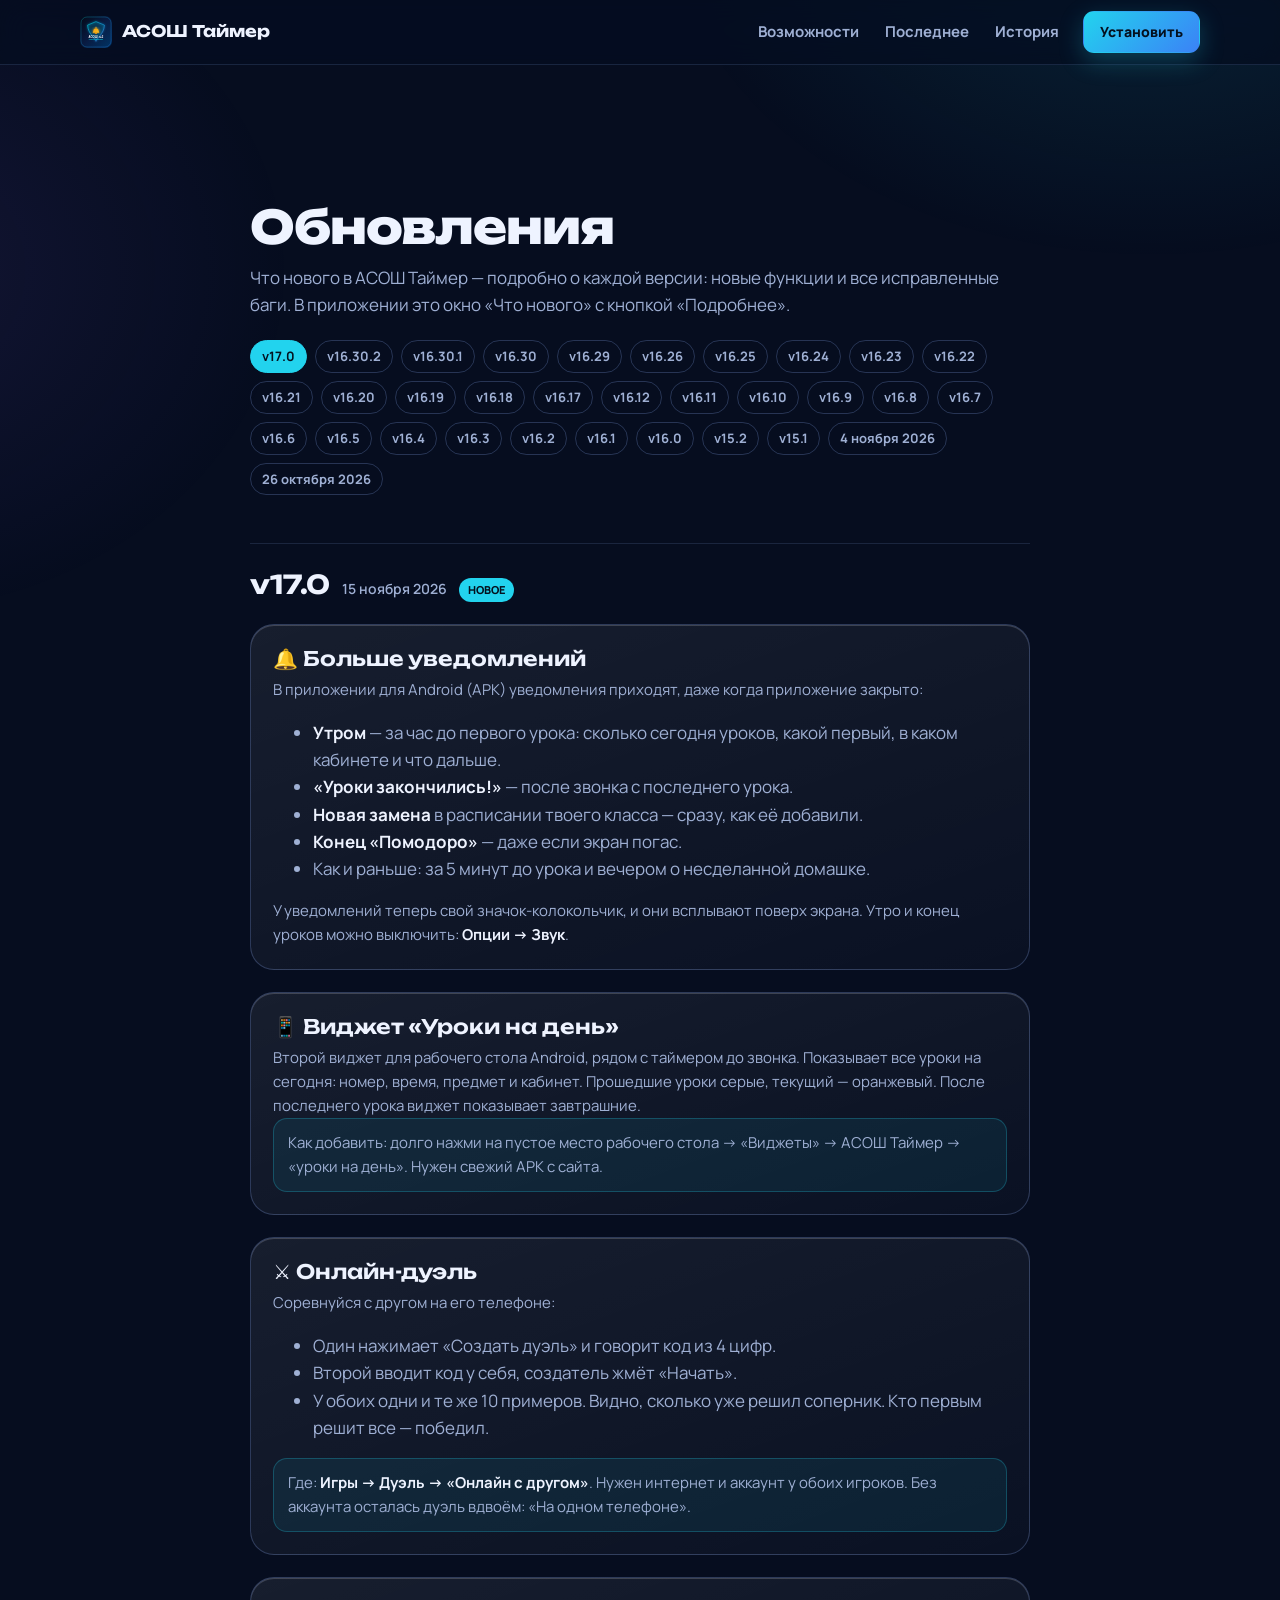
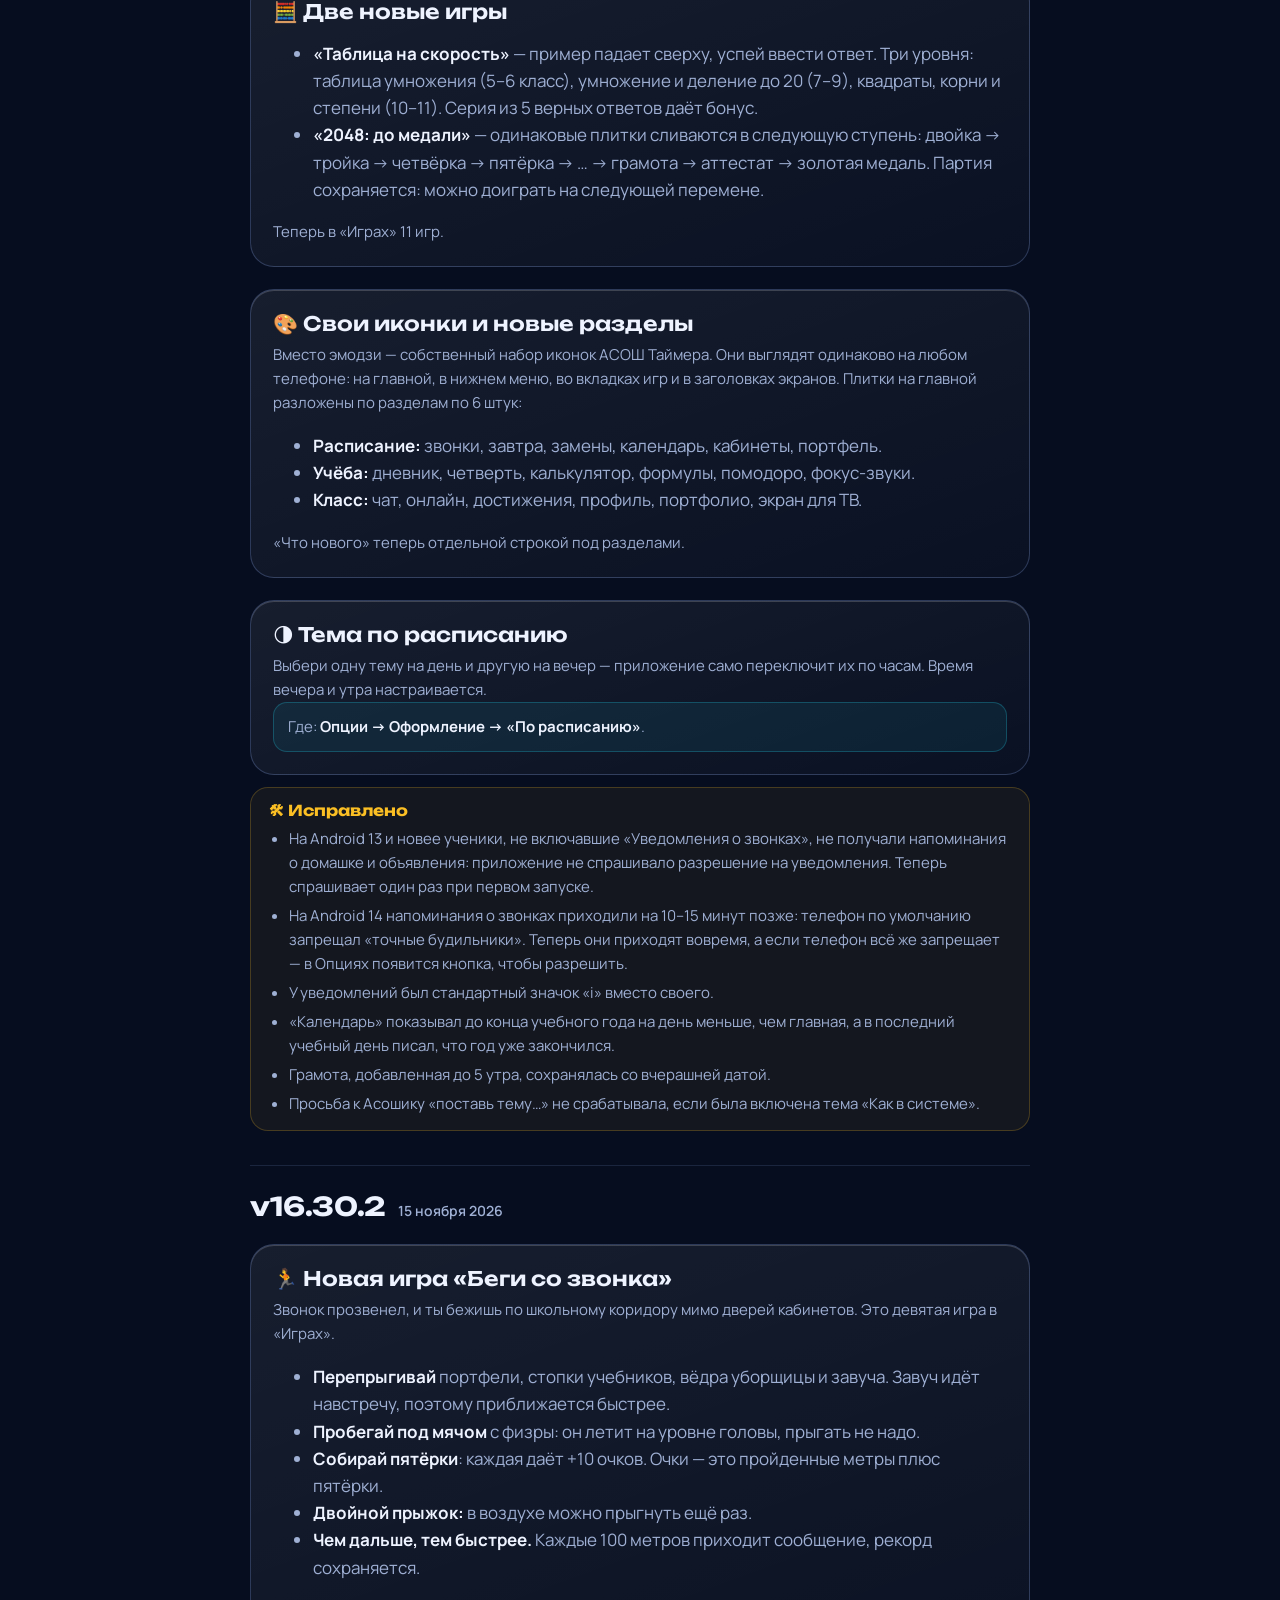
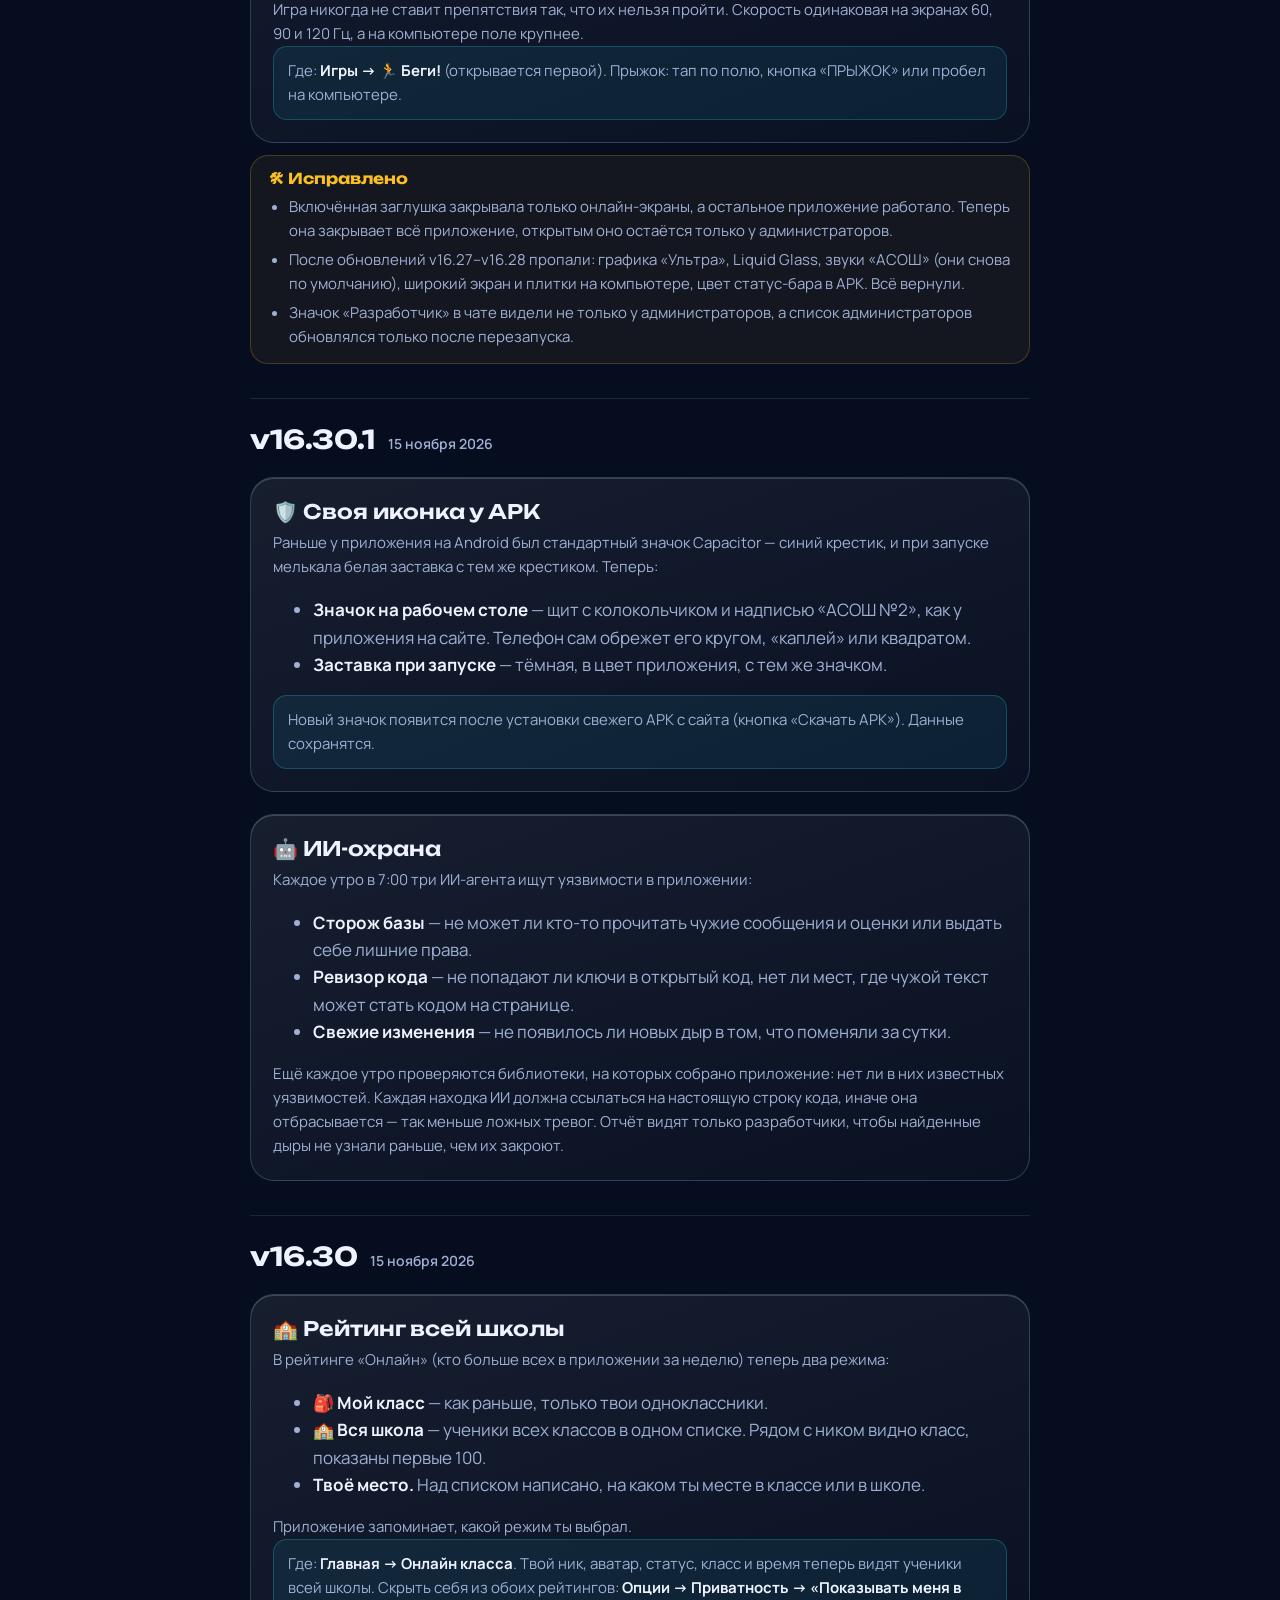
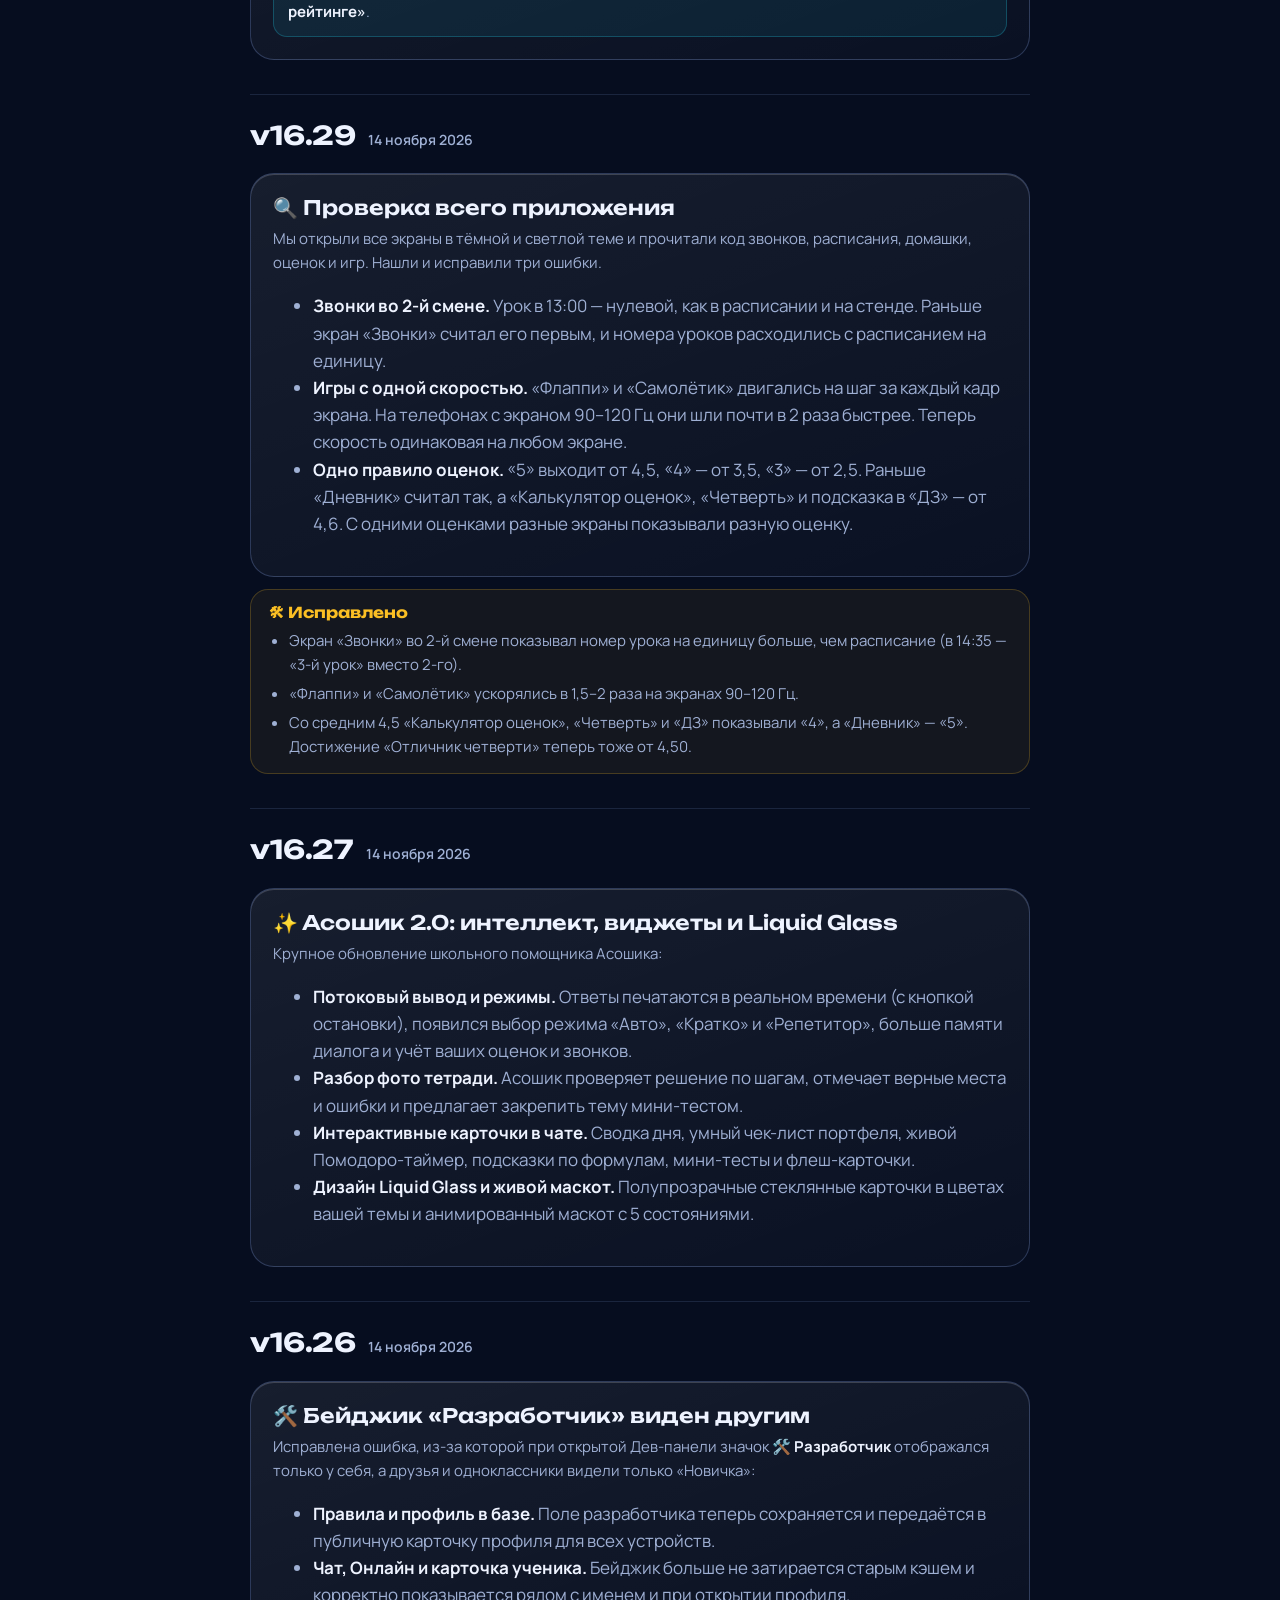
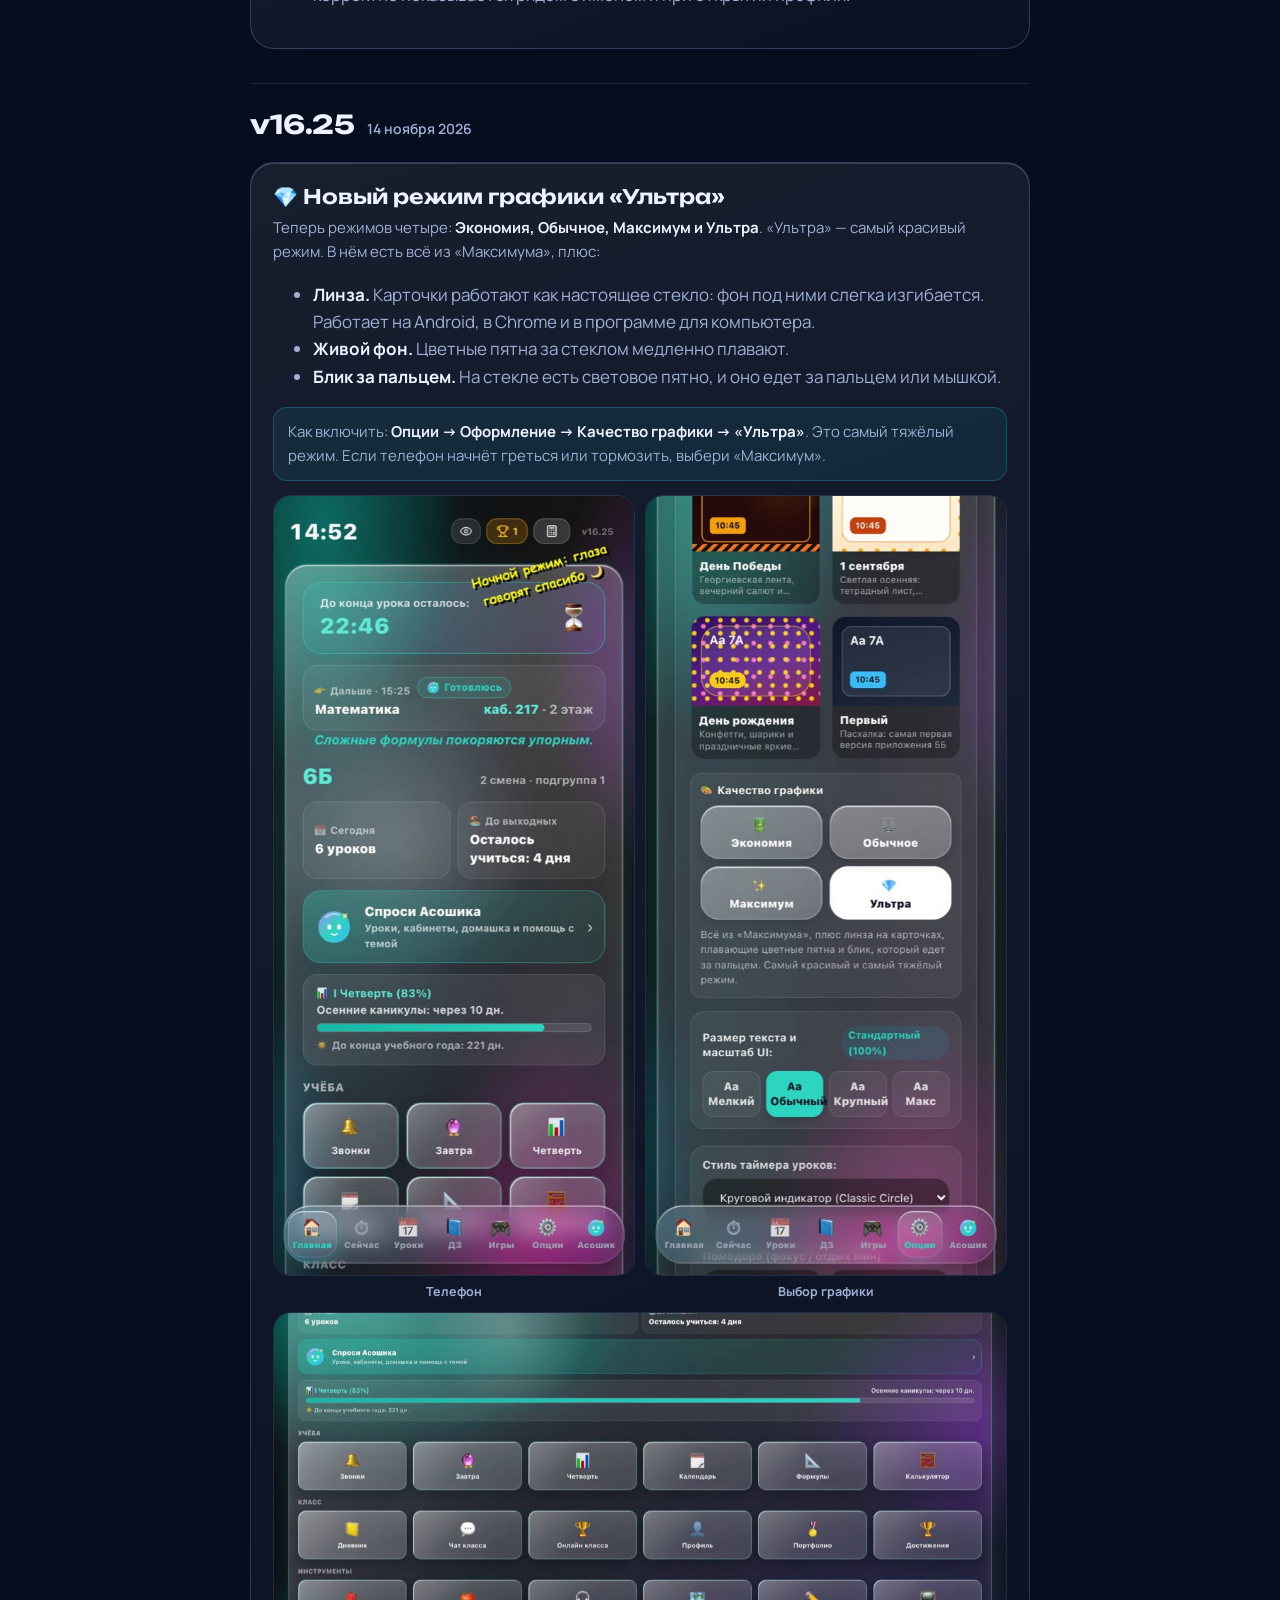
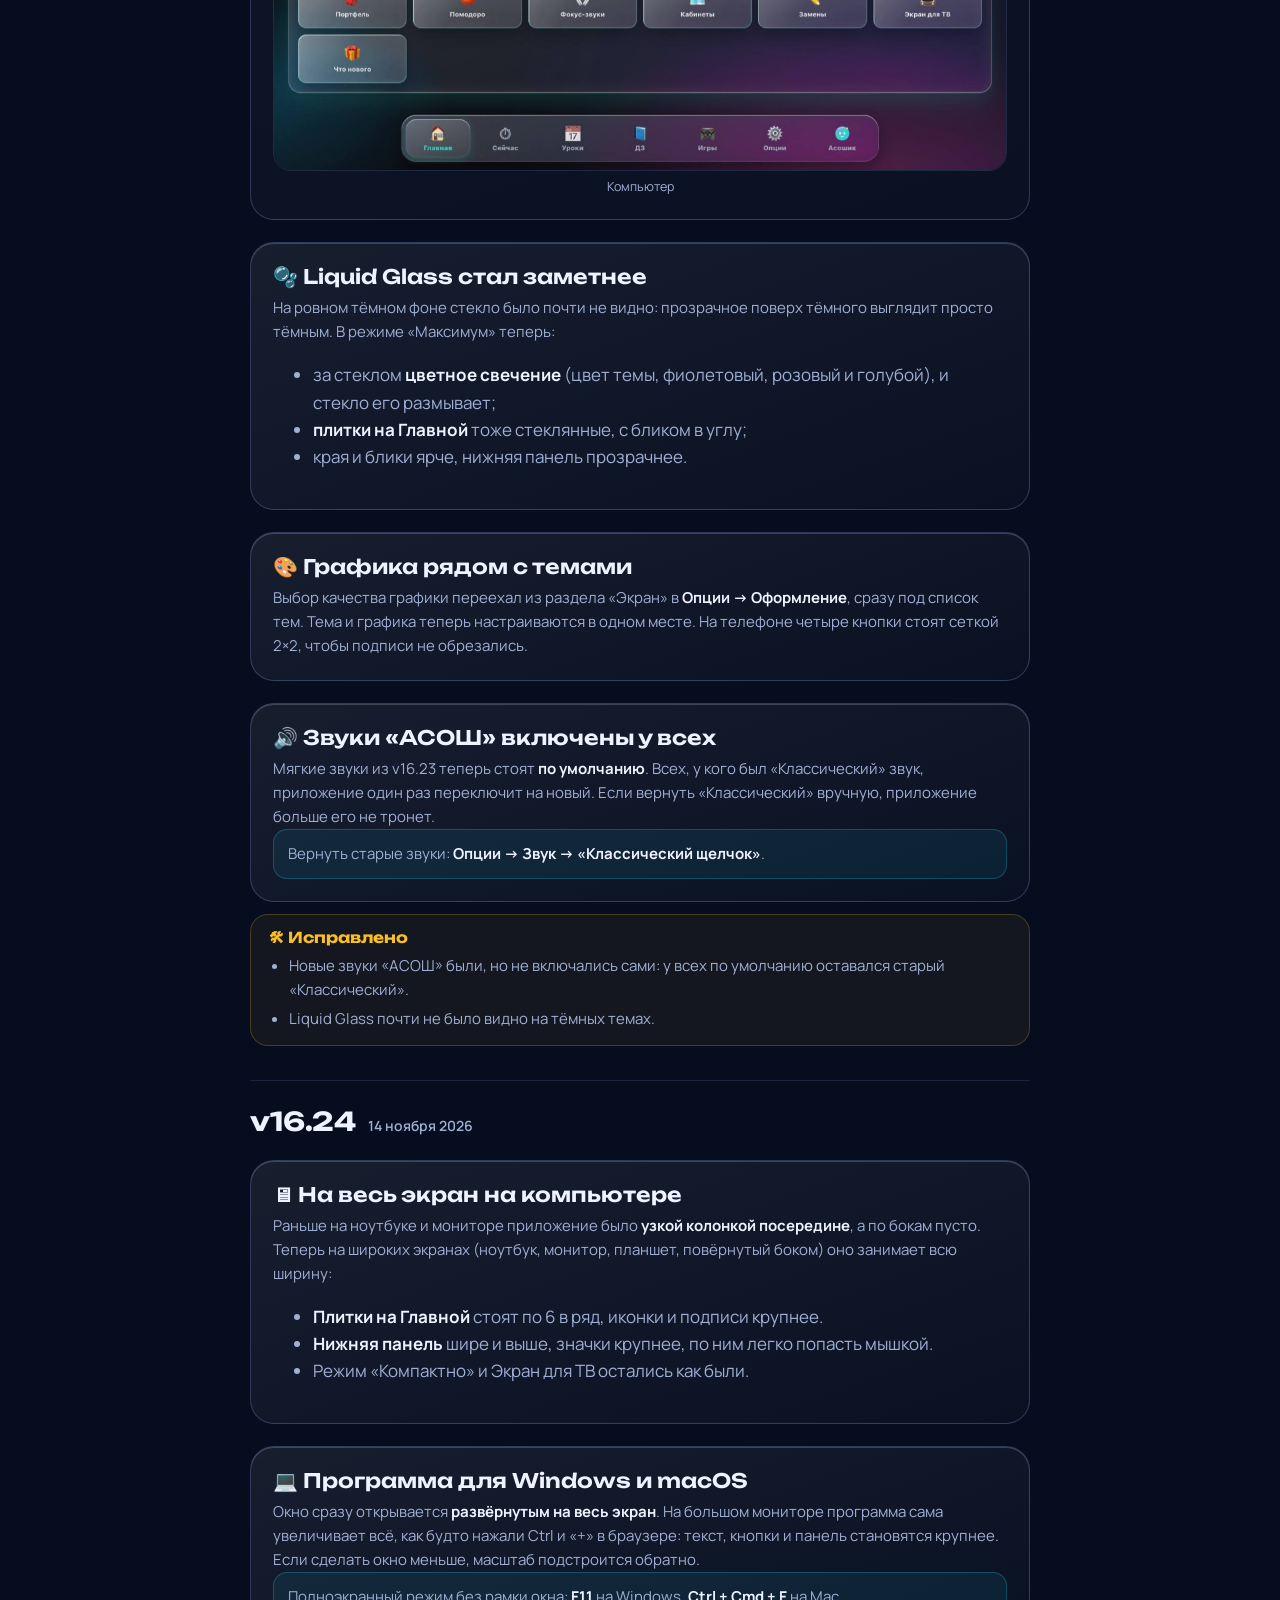
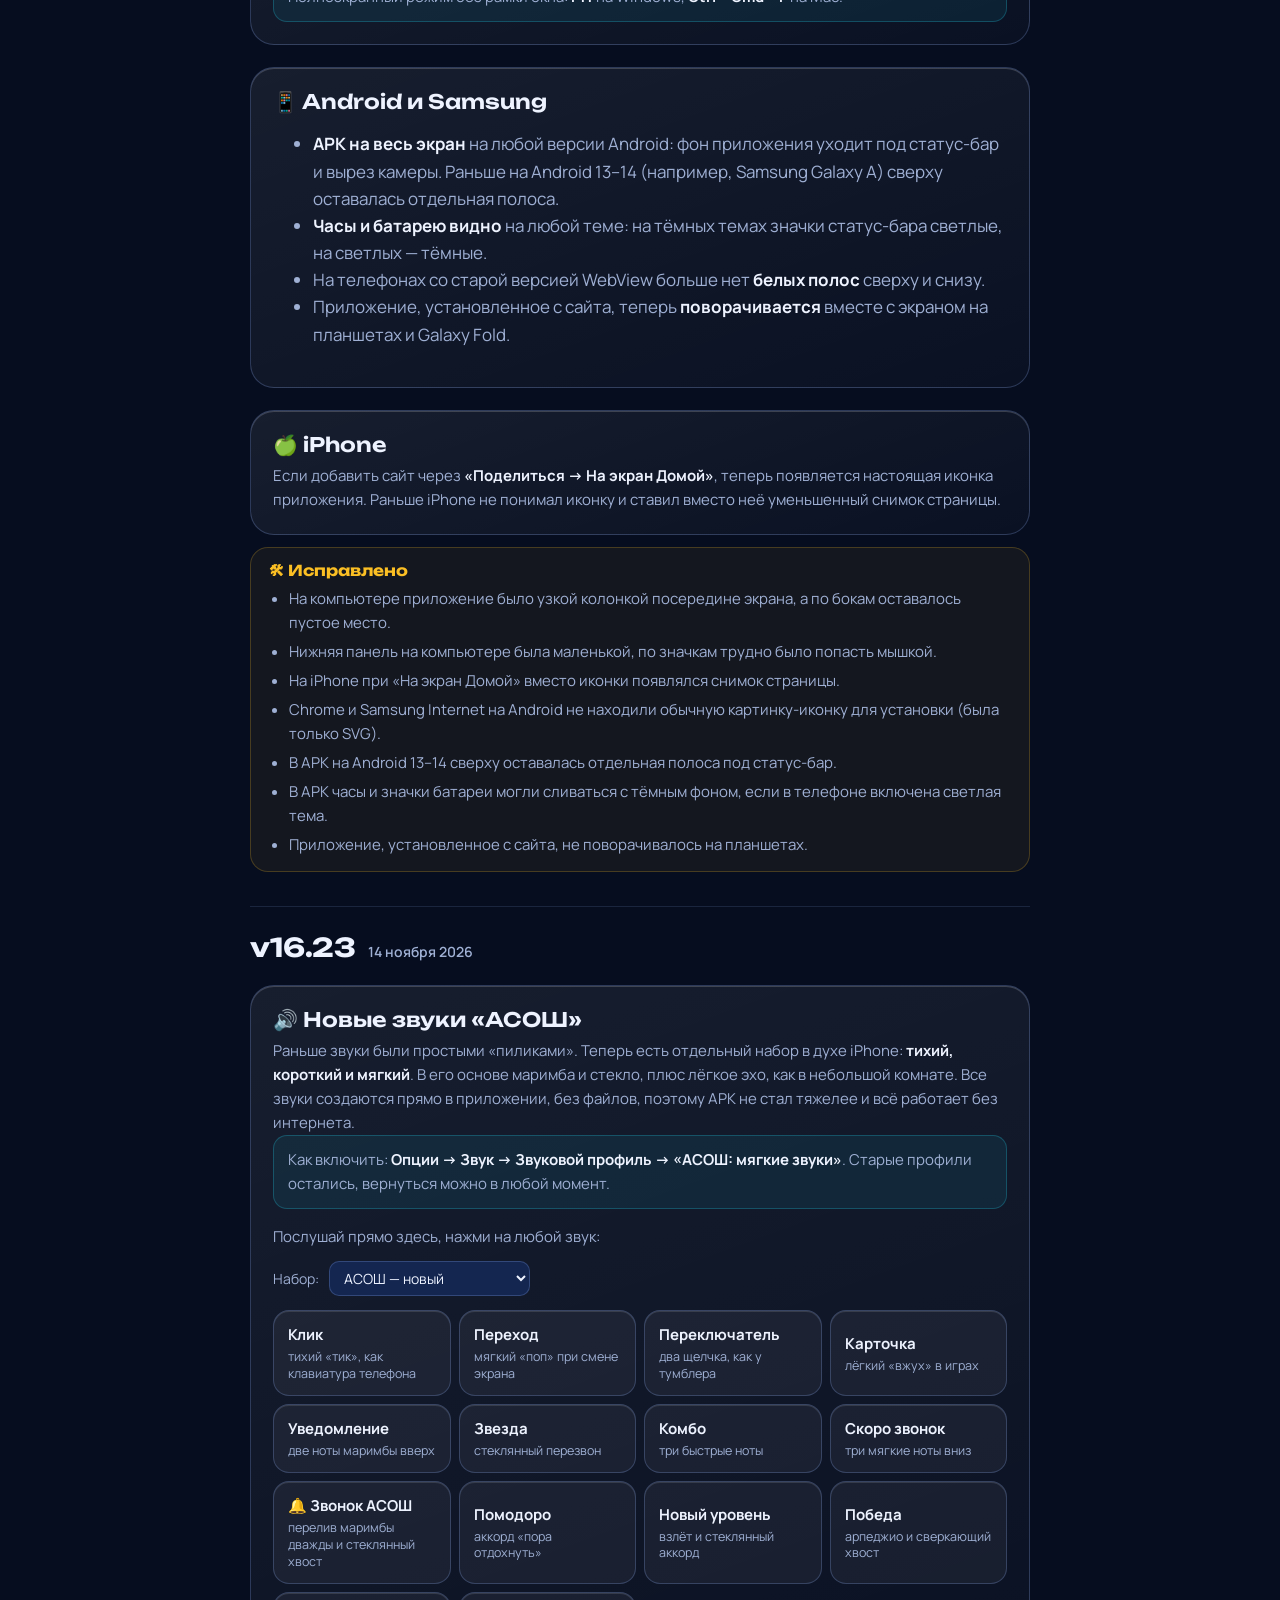
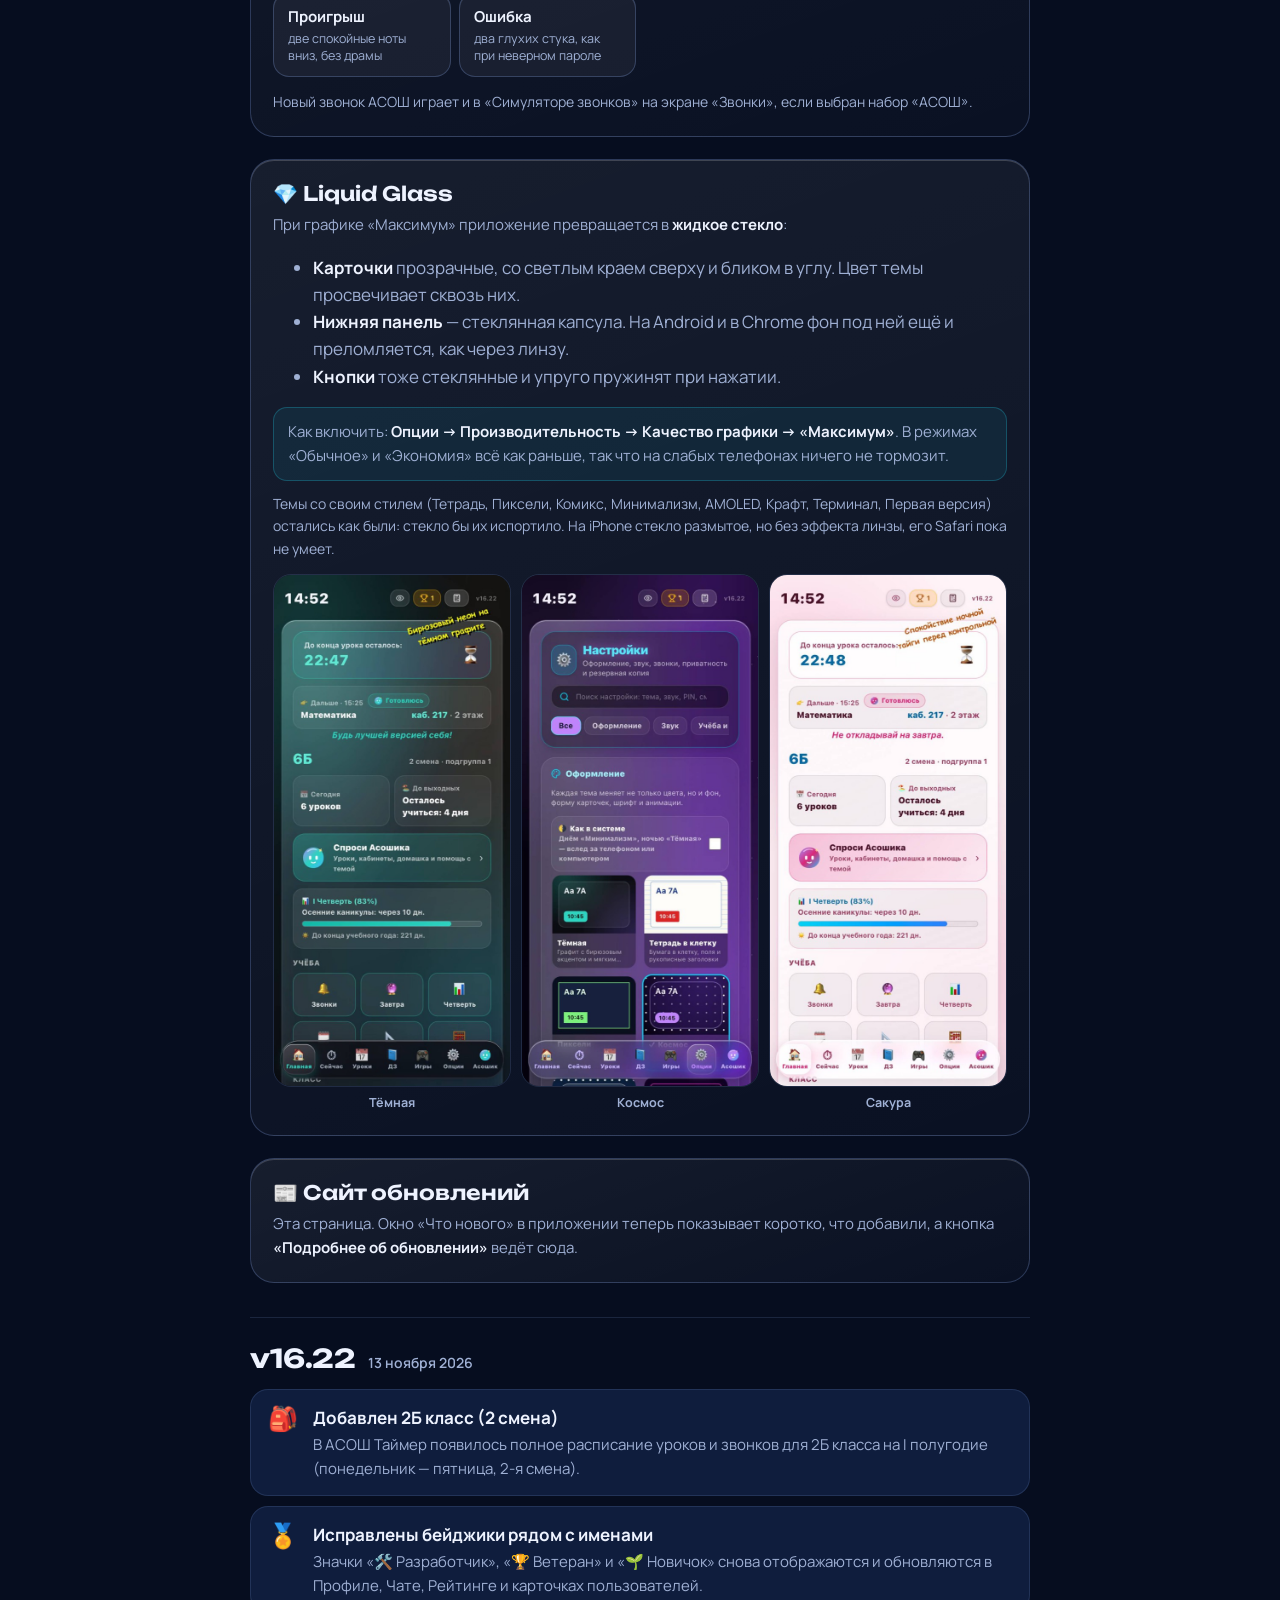
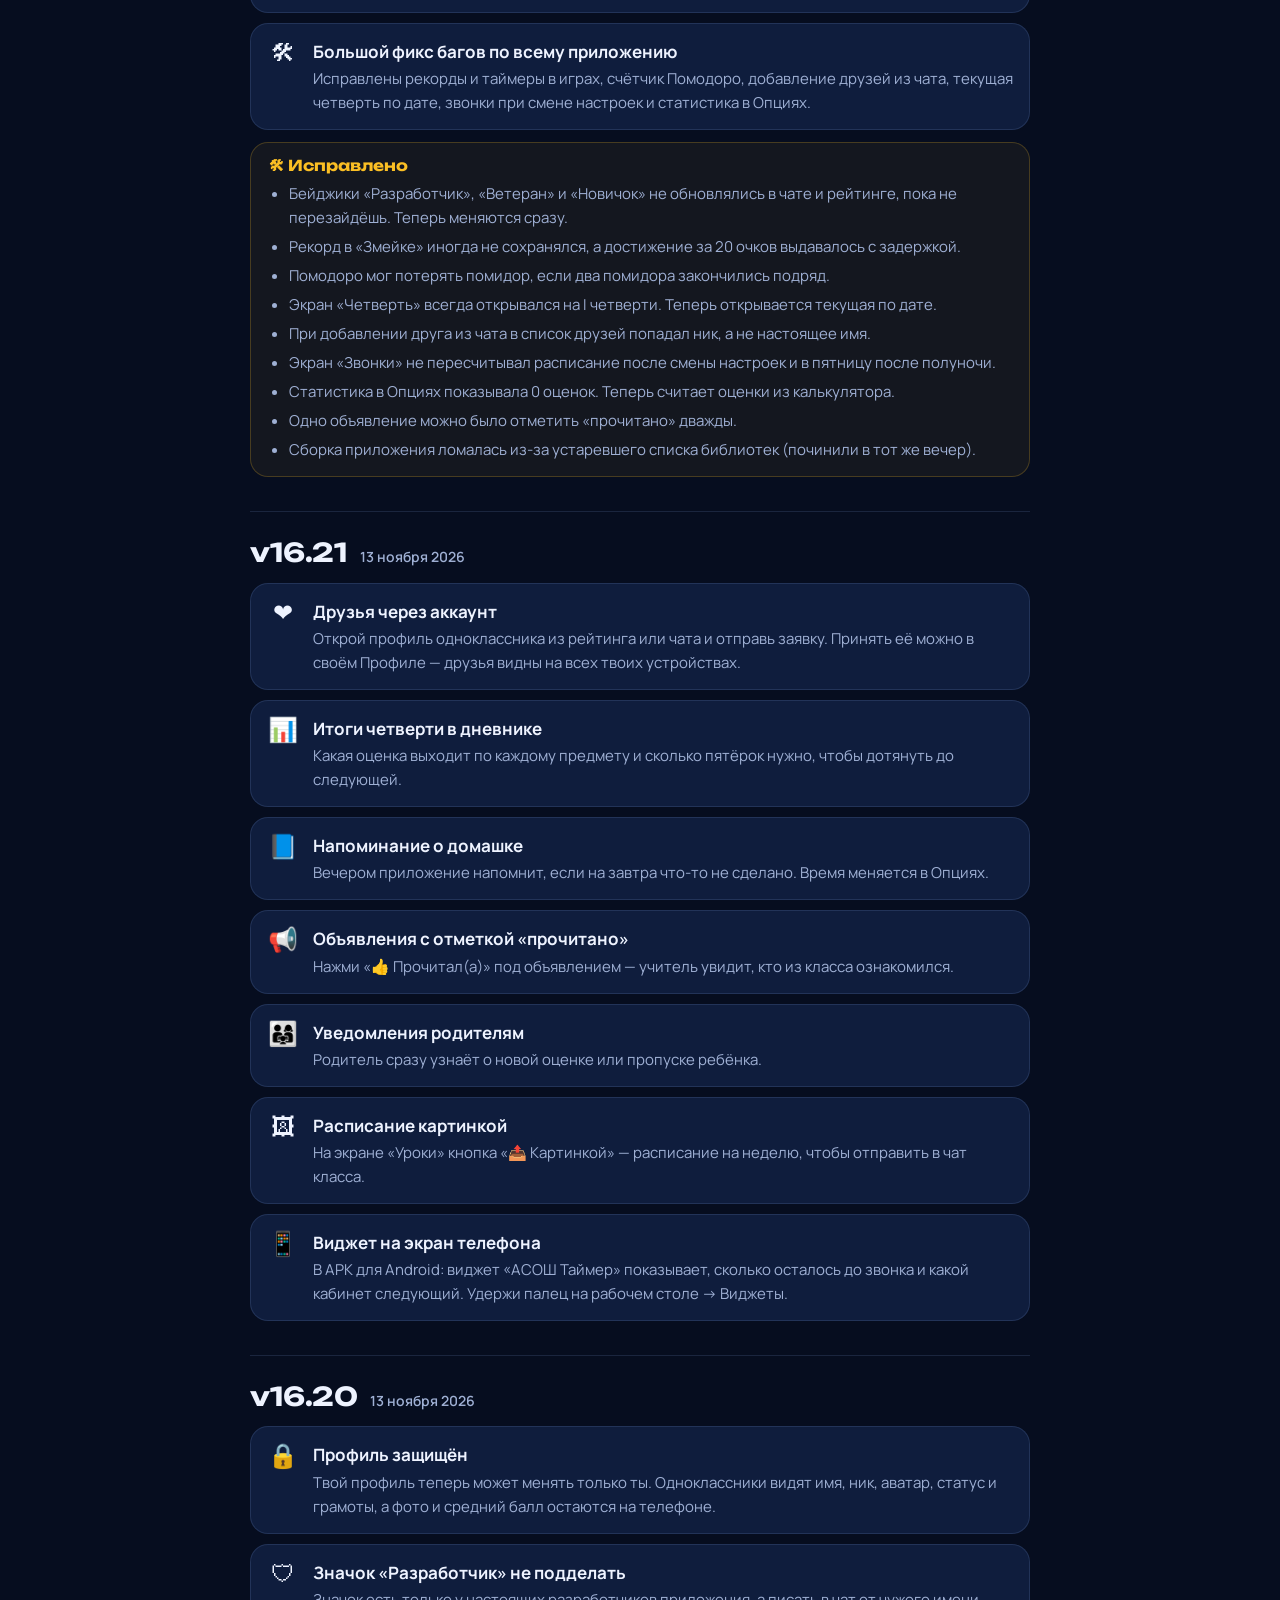
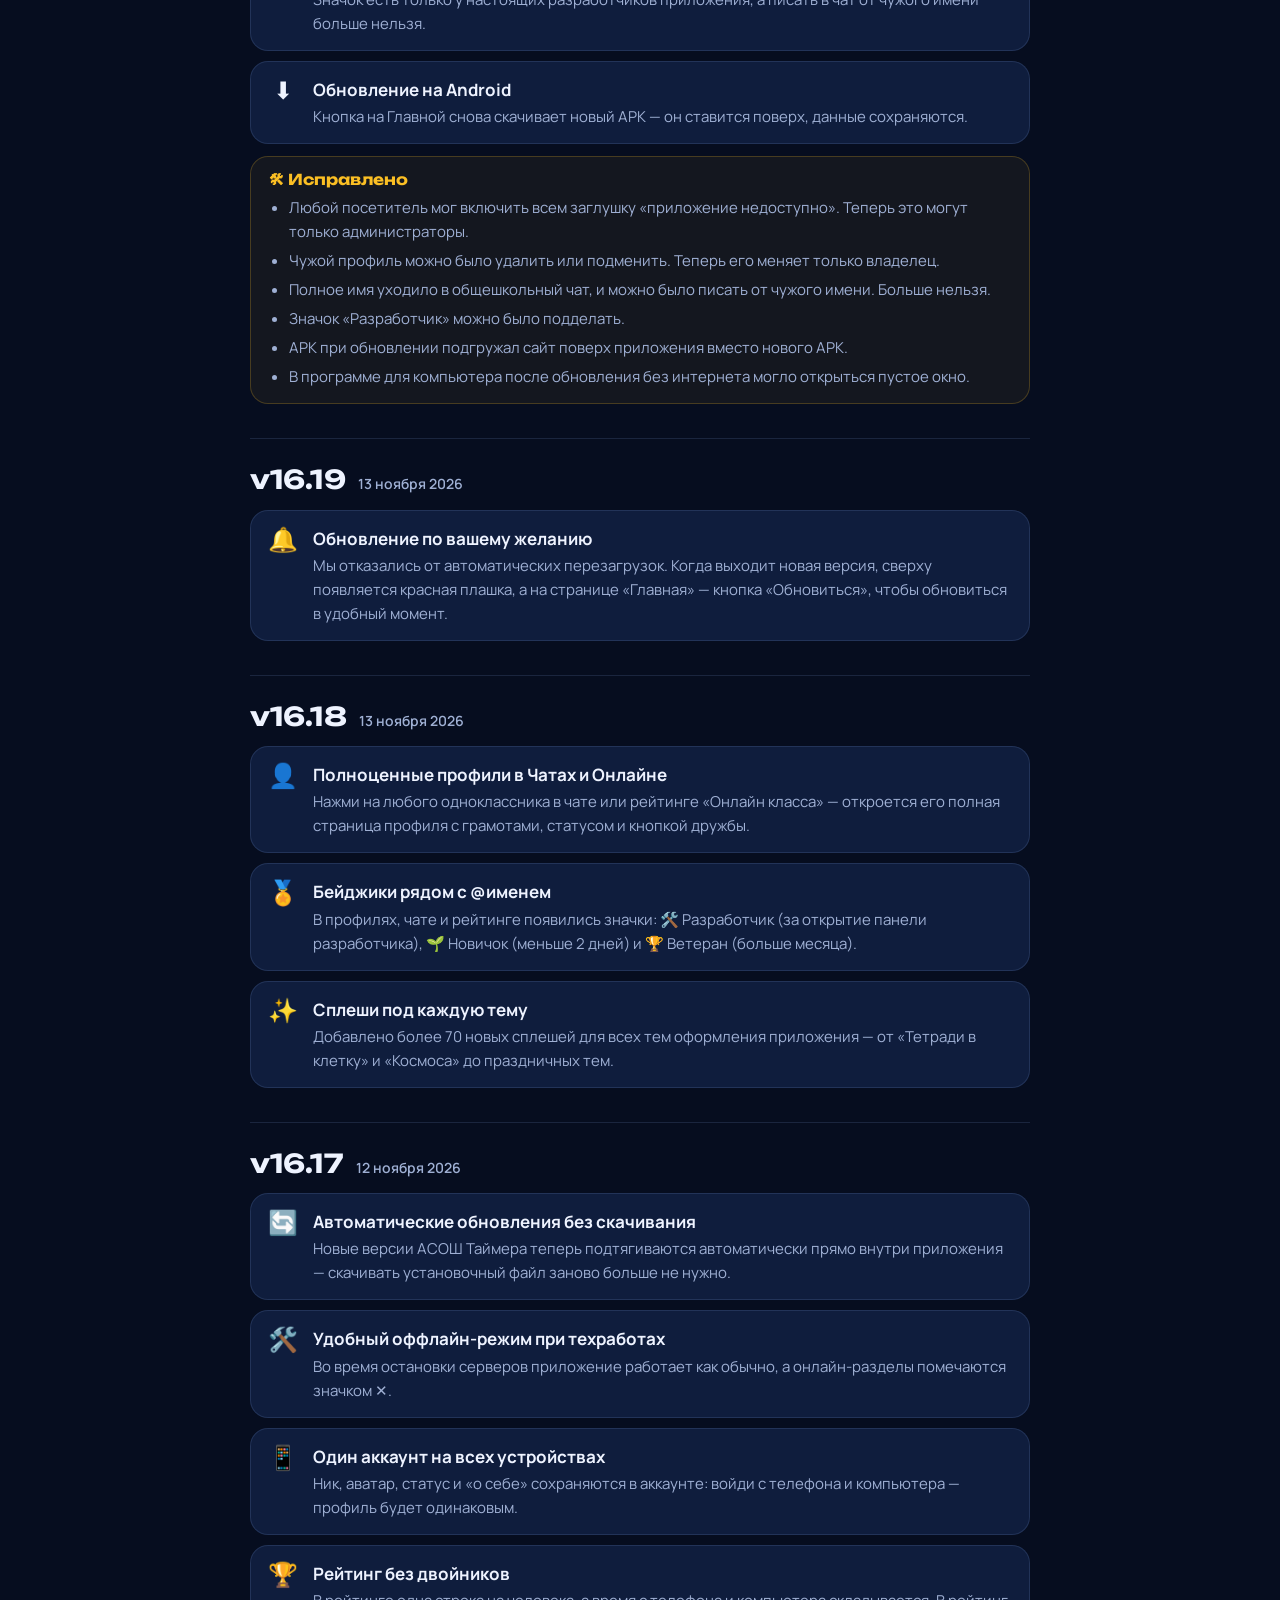
==== updates/index.html @ a261d877 "Обновления v17.0: для онлайн-дуэли нужен аккаунт у обоих игроков" ====
<!doctype html>
<html lang="ru">
<head>
  <meta charset="UTF-8" />
  <meta name="viewport" content="width=device-width, initial-scale=1.0" />
  <title>Обновления — АСОШ Таймер</title>
  <meta name="description" content="Что нового в приложении АСОШ Таймер: подробно о каждой версии." />
  <link rel="canonical" href="https://kafeevbogdan347-ui.github.io/asosh-timer-site/updates/" />
  <meta name="theme-color" content="#060d1f" />
  <link rel="icon" type="image/svg+xml" href="../icon.svg" />
  <link rel="preconnect" href="https://fonts.googleapis.com" />
  <link rel="preconnect" href="https://fonts.gstatic.com" crossorigin />
  <link href="https://fonts.googleapis.com/css2?family=Manrope:wght@400;500;600;700&family=Unbounded:wght@600;700;800&display=swap" rel="stylesheet" />
  <link rel="stylesheet" href="../style.css" />
  <style>
    .upd { max-width: 820px; }
    .upd-hero { padding: 40px 0 8px; }
    .upd-hero h1 { font-size: clamp(26px, 6vw, 46px); }
    .upd-hero p { color: var(--muted); margin: 10px 0 0; }
    .toc { display: flex; flex-wrap: wrap; gap: 8px; margin: 22px 0 6px; }
    .toc a { font-size: 13px; font-weight: 700; text-decoration: none; padding: 5px 11px; border-radius: 999px; border: 1px solid var(--line-strong); color: var(--muted); }
    .toc a:first-child { color: #04121f; background: var(--cyan); border-color: var(--cyan); }
    .rel { margin-top: 34px; padding-top: 26px; border-top: 1px solid var(--line); }
    .rel-head { display: flex; align-items: baseline; gap: 12px; flex-wrap: wrap; }
    .rel-head h2 { font-size: 26px; }
    .date { color: var(--muted); font-size: 14px; font-weight: 600; }
    .badge { font-size: 11px; font-weight: 800; padding: 3px 9px; border-radius: 999px; background: var(--cyan); color: #04121f; }
    .items { list-style: none; padding: 0; margin: 14px 0 0; display: grid; gap: 10px; }
    .items li { display: flex; gap: 14px; padding: 14px 16px; border-radius: 18px; background: var(--surface); border: 1px solid var(--line); }
    .items .ic { font-size: 24px; line-height: 1.2; width: 32px; text-align: center; flex: none; }
    .items p { margin: 2px 0 0; color: var(--muted); font-size: 15px; }
    .feature { margin-top: 22px; padding: 22px; border-radius: 24px; background: linear-gradient(160deg, rgba(255,255,255,.07), rgba(255,255,255,.02)); border: 1px solid var(--line-strong); box-shadow: inset 0 1px 0 rgba(255,255,255,.18); }
    .feature h3 { font-size: 20px; margin-bottom: 8px; }
    .feature p, .feature li { color: var(--muted); }
    .feature b { color: var(--text); }
    .how { margin: 12px 0 0; padding: 12px 14px; border-radius: 14px; background: rgba(34,211,238,.08); border: 1px solid rgba(34,211,238,.25); font-size: 15px; }
    .sounds { display: grid; grid-template-columns: repeat(auto-fill, minmax(170px, 1fr)); gap: 8px; margin-top: 14px; }
    .snd { text-align: left; font: inherit; color: var(--text); cursor: pointer; padding: 12px 14px; border-radius: 16px; background: rgba(255,255,255,.05); border: 1px solid var(--line-strong); box-shadow: inset 0 1px 0 rgba(255,255,255,.12); transition: transform .3s cubic-bezier(.3,1.6,.5,1), background .2s; }
    .snd:hover { background: rgba(255,255,255,.1); }
    .snd:active, .snd.on { transform: scale(.95); background: rgba(34,211,238,.16); }
    .snd b { display: block; font-size: 15px; }
    .snd span { display: block; font-size: 12.5px; color: var(--muted); line-height: 1.35; margin-top: 2px; }
    .cmp { display: flex; gap: 10px; align-items: center; margin-top: 12px; font-size: 14px; color: var(--muted); flex-wrap: wrap; }
    .cmp select { font: inherit; font-size: 14px; color: var(--text); background: var(--surface-2); border: 1px solid var(--line-strong); border-radius: 10px; padding: 6px 10px; }
    .shots { display: grid; grid-template-columns: repeat(3, 1fr); gap: 10px; margin-top: 14px; }
    .shots figure { margin: 0; }
    .shots img { width: 100%; height: auto; display: block; border-radius: 18px; border: 1px solid var(--line); }
    .shots figcaption { font-size: 12.5px; color: var(--muted); text-align: center; margin-top: 6px; }
    @media (max-width: 560px) { .shots { grid-template-columns: 1fr 1fr; } .shots figure:last-child { display: none; } }
    .shots.wide { grid-template-columns: 1fr 1fr; }
    @media (max-width: 560px) { .shots.wide { grid-template-columns: 1fr; } .shots.wide figure:last-child { display: block; } }
    .fixes { margin-top: 12px; padding: 14px 18px; border-radius: 18px; background: rgba(251,191,36,.06); border: 1px solid rgba(251,191,36,.22); }
    .fixes h3 { font-size: 15px; margin: 0 0 8px; color: var(--amber); }
    .fixes ul { margin: 0; padding-left: 20px; display: grid; gap: 5px; }
    .fixes li { color: var(--muted); font-size: 15px; }
  </style>
</head>
<body>
  <div class="bg-glow" aria-hidden="true"></div>
  <header class="nav">
    <div class="wrap nav-inner">
      <a class="brand" href="../">
        <img src="../icon.svg" alt="" width="32" height="32" />
        <span>АСОШ Таймер</span>
      </a>
      <nav class="nav-links" aria-label="Разделы">
        <a href="../#features">Возможности</a>
        <a href="#v17-0">Последнее</a>
        <a href="#history">История</a>
      </nav>
      <a class="btn btn-small" href="../#download">Установить</a>
    </div>
  </header>

  <main class="section">
    <div class="wrap upd">
      <div class="upd-hero">
        <h1>Обновления</h1>
        <p>Что нового в АСОШ Таймер — подробно о каждой версии: новые функции и все исправленные баги. В приложении это окно «Что нового» с кнопкой «Подробнее».</p>
        <nav class="toc" aria-label="Версии"><a href="#v17-0">v17.0</a><a href="#v16-30.2">v16.30.2</a><a href="#v16-30.1">v16.30.1</a><a href="#v16-30">v16.30</a><a href="#v16-29">v16.29</a><a href="#v16-26">v16.26</a><a href="#v16-25">v16.25</a><a href="#v16-24">v16.24</a><a href="#v16-23">v16.23</a><a href="#v16-22">v16.22</a><a href="#v16-21">v16.21</a><a href="#v16-20">v16.20</a><a href="#v16-19">v16.19</a><a href="#v16-18">v16.18</a><a href="#v16-17">v16.17</a><a href="#v16-12">v16.12</a><a href="#v16-11">v16.11</a><a href="#v16-10">v16.10</a><a href="#v16-9">v16.9</a><a href="#v16-8">v16.8</a><a href="#v16-7">v16.7</a><a href="#v16-6">v16.6</a><a href="#v16-5">v16.5</a><a href="#v16-4">v16.4</a><a href="#v16-3">v16.3</a><a href="#v16-2">v16.2</a><a href="#v16-1">v16.1</a><a href="#v16-0">v16.0</a><a href="#v15-2">v15.2</a><a href="#v15-1">v15.1</a><a href="#4-ноября-2026">4 ноября 2026</a><a href="#26-октября-2026">26 октября 2026</a></nav>
      </div>
<section class="rel" id="v17-0">
        <div class="rel-head"><h2>v17.0</h2><span class="date">15 ноября 2026</span><span class="badge">НОВОЕ</span></div>
        <div class="feature">
          <h3>🔔 Больше уведомлений</h3>
          <p>В приложении для Android (APK) уведомления приходят, даже когда приложение закрыто:</p>
          <ul>
            <li><b>Утром</b> — за час до первого урока: сколько сегодня уроков, какой первый, в каком кабинете и что дальше.</li>
            <li><b>«Уроки закончились!»</b> — после звонка с последнего урока.</li>
            <li><b>Новая замена</b> в расписании твоего класса — сразу, как её добавили.</li>
            <li><b>Конец «Помодоро»</b> — даже если экран погас.</li>
            <li>Как и раньше: за 5 минут до урока и вечером о несделанной домашке.</li>
          </ul>
          <p>У уведомлений теперь свой значок-колокольчик, и они всплывают поверх экрана. Утро и конец уроков можно выключить: <b>Опции → Звук</b>.</p>
        </div>
        <div class="feature">
          <h3>📱 Виджет «Уроки на день»</h3>
          <p>Второй виджет для рабочего стола Android, рядом с таймером до звонка. Показывает все уроки на сегодня: номер, время, предмет и кабинет. Прошедшие уроки серые, текущий — оранжевый. После последнего урока виджет показывает завтрашние.</p>
          <p class="how">Как добавить: долго нажми на пустое место рабочего стола → «Виджеты» → АСОШ Таймер → «уроки на день». Нужен свежий APK с сайта.</p>
        </div>
        <div class="feature">
          <h3>⚔️ Онлайн-дуэль</h3>
          <p>Соревнуйся с другом на его телефоне:</p>
          <ul>
            <li>Один нажимает «Создать дуэль» и говорит код из 4 цифр.</li>
            <li>Второй вводит код у себя, создатель жмёт «Начать».</li>
            <li>У обоих одни и те же 10 примеров. Видно, сколько уже решил соперник. Кто первым решит все — победил.</li>
          </ul>
          <p class="how">Где: <b>Игры → Дуэль → «Онлайн с другом»</b>. Нужен интернет и аккаунт у обоих игроков. Без аккаунта осталась дуэль вдвоём: «На одном телефоне».</p>
        </div>
        <div class="feature">
          <h3>🧮 Две новые игры</h3>
          <ul>
            <li><b>«Таблица на скорость»</b> — пример падает сверху, успей ввести ответ. Три уровня: таблица умножения (5–6 класс), умножение и деление до 20 (7–9), квадраты, корни и степени (10–11). Серия из 5 верных ответов даёт бонус.</li>
            <li><b>«2048: до медали»</b> — одинаковые плитки сливаются в следующую ступень: двойка → тройка → четвёрка → пятёрка → … → грамота → аттестат → золотая медаль. Партия сохраняется: можно доиграть на следующей перемене.</li>
          </ul>
          <p>Теперь в «Играх» 11 игр.</p>
        </div>
        <div class="feature">
          <h3>🎨 Свои иконки и новые разделы</h3>
          <p>Вместо эмодзи — собственный набор иконок АСОШ Таймера. Они выглядят одинаково на любом телефоне: на главной, в нижнем меню, во вкладках игр и в заголовках экранов. Плитки на главной разложены по разделам по 6 штук:</p>
          <ul>
            <li><b>Расписание:</b> звонки, завтра, замены, календарь, кабинеты, портфель.</li>
            <li><b>Учёба:</b> дневник, четверть, калькулятор, формулы, помодоро, фокус-звуки.</li>
            <li><b>Класс:</b> чат, онлайн, достижения, профиль, портфолио, экран для ТВ.</li>
          </ul>
          <p>«Что нового» теперь отдельной строкой под разделами.</p>
        </div>
        <div class="feature">
          <h3>🌗 Тема по расписанию</h3>
          <p>Выбери одну тему на день и другую на вечер — приложение само переключит их по часам. Время вечера и утра настраивается.</p>
          <p class="how">Где: <b>Опции → Оформление → «По расписанию»</b>.</p>
        </div>
        <div class="fixes"><h3>🛠 Исправлено</h3><ul><li>На Android 13 и новее ученики, не включавшие «Уведомления о звонках», не получали напоминания о домашке и объявления: приложение не спрашивало разрешение на уведомления. Теперь спрашивает один раз при первом запуске.</li><li>На Android 14 напоминания о звонках приходили на 10–15 минут позже: телефон по умолчанию запрещал «точные будильники». Теперь они приходят вовремя, а если телефон всё же запрещает — в Опциях появится кнопка, чтобы разрешить.</li><li>У уведомлений был стандартный значок «i» вместо своего.</li><li>«Календарь» показывал до конца учебного года на день меньше, чем главная, а в последний учебный день писал, что год уже закончился.</li><li>Грамота, добавленная до 5 утра, сохранялась со вчерашней датой.</li><li>Просьба к Асошику «поставь тему…» не срабатывала, если была включена тема «Как в системе».</li></ul></div>
      </section>
<section class="rel" id="v16-30.2">
        <div class="rel-head"><h2>v16.30.2</h2><span class="date">15 ноября 2026</span></div>
        <div class="feature">
          <h3>🏃 Новая игра «Беги со звонка»</h3>
          <p>Звонок прозвенел, и ты бежишь по школьному коридору мимо дверей кабинетов. Это девятая игра в «Играх».</p>
          <ul>
            <li><b>Перепрыгивай</b> портфели, стопки учебников, вёдра уборщицы и завуча. Завуч идёт навстречу, поэтому приближается быстрее.</li>
            <li><b>Пробегай под мячом</b> с физры: он летит на уровне головы, прыгать не надо.</li>
            <li><b>Собирай пятёрки</b>: каждая даёт +10 очков. Очки — это пройденные метры плюс пятёрки.</li>
            <li><b>Двойной прыжок:</b> в воздухе можно прыгнуть ещё раз.</li>
            <li><b>Чем дальше, тем быстрее.</b> Каждые 100 метров приходит сообщение, рекорд сохраняется.</li>
          </ul>
          <p>Игра никогда не ставит препятствия так, что их нельзя пройти. Скорость одинаковая на экранах 60, 90 и 120 Гц, а на компьютере поле крупнее.</p>
          <p class="how">Где: <b>Игры → 🏃 Беги!</b> (открывается первой). Прыжок: тап по полю, кнопка «ПРЫЖОК» или пробел на компьютере.</p>
        </div>
        <div class="fixes"><h3>🛠 Исправлено</h3><ul><li>Включённая заглушка закрывала только онлайн-экраны, а остальное приложение работало. Теперь она закрывает всё приложение, открытым оно остаётся только у администраторов.</li><li>После обновлений v16.27–v16.28 пропали: графика «Ультра», Liquid Glass, звуки «АСОШ» (они снова по умолчанию), широкий экран и плитки на компьютере, цвет статус-бара в APK. Всё вернули.</li><li>Значок «Разработчик» в чате видели не только у администраторов, а список администраторов обновлялся только после перезапуска.</li></ul></div>
      </section>
<section class="rel" id="v16-30.1">
        <div class="rel-head"><h2>v16.30.1</h2><span class="date">15 ноября 2026</span></div>
        <div class="feature">
          <h3>🛡️ Своя иконка у APK</h3>
          <p>Раньше у приложения на Android был стандартный значок Capacitor — синий крестик, и при запуске мелькала белая заставка с тем же крестиком. Теперь:</p>
          <ul>
            <li><b>Значок на рабочем столе</b> — щит с колокольчиком и надписью «АСОШ №2», как у приложения на сайте. Телефон сам обрежет его кругом, «каплей» или квадратом.</li>
            <li><b>Заставка при запуске</b> — тёмная, в цвет приложения, с тем же значком.</li>
          </ul>
          <p class="how">Новый значок появится после установки свежего APK с сайта (кнопка «Скачать APK»). Данные сохранятся.</p>
        </div>
        <div class="feature">
          <h3>🤖 ИИ-охрана</h3>
          <p>Каждое утро в 7:00 три ИИ-агента ищут уязвимости в приложении:</p>
          <ul>
            <li><b>Сторож базы</b> — не может ли кто-то прочитать чужие сообщения и оценки или выдать себе лишние права.</li>
            <li><b>Ревизор кода</b> — не попадают ли ключи в открытый код, нет ли мест, где чужой текст может стать кодом на странице.</li>
            <li><b>Свежие изменения</b> — не появилось ли новых дыр в том, что поменяли за сутки.</li>
          </ul>
          <p>Ещё каждое утро проверяются библиотеки, на которых собрано приложение: нет ли в них известных уязвимостей. Каждая находка ИИ должна ссылаться на настоящую строку кода, иначе она отбрасывается — так меньше ложных тревог. Отчёт видят только разработчики, чтобы найденные дыры не узнали раньше, чем их закроют.</p>
        </div>
      </section>
<section class="rel" id="v16-30">
        <div class="rel-head"><h2>v16.30</h2><span class="date">15 ноября 2026</span></div>
        <div class="feature">
          <h3>🏫 Рейтинг всей школы</h3>
          <p>В рейтинге «Онлайн» (кто больше всех в приложении за неделю) теперь два режима:</p>
          <ul>
            <li><b>🎒 Мой класс</b> — как раньше, только твои одноклассники.</li>
            <li><b>🏫 Вся школа</b> — ученики всех классов в одном списке. Рядом с ником видно класс, показаны первые 100.</li>
            <li><b>Твоё место.</b> Над списком написано, на каком ты месте в классе или в школе.</li>
          </ul>
          <p>Приложение запоминает, какой режим ты выбрал.</p>
          <p class="how">Где: <b>Главная → Онлайн класса</b>. Твой ник, аватар, статус, класс и время теперь видят ученики всей школы. Скрыть себя из обоих рейтингов: <b>Опции → Приватность → «Показывать меня в рейтинге»</b>.</p>
        </div>
      </section>
<section class="rel" id="v16-29">
        <div class="rel-head"><h2>v16.29</h2><span class="date">14 ноября 2026</span></div>
        <div class="feature">
          <h3>🔍 Проверка всего приложения</h3>
          <p>Мы открыли все экраны в тёмной и светлой теме и прочитали код звонков, расписания, домашки, оценок и игр. Нашли и исправили три ошибки.</p>
          <ul>
            <li><b>Звонки во 2-й смене.</b> Урок в 13:00 — нулевой, как в расписании и на стенде. Раньше экран «Звонки» считал его первым, и номера уроков расходились с расписанием на единицу.</li>
            <li><b>Игры с одной скоростью.</b> «Флаппи» и «Самолётик» двигались на шаг за каждый кадр экрана. На телефонах с экраном 90–120 Гц они шли почти в 2 раза быстрее. Теперь скорость одинаковая на любом экране.</li>
            <li><b>Одно правило оценок.</b> «5» выходит от 4,5, «4» — от 3,5, «3» — от 2,5. Раньше «Дневник» считал так, а «Калькулятор оценок», «Четверть» и подсказка в «ДЗ» — от 4,6. С одними оценками разные экраны показывали разную оценку.</li>
          </ul>
        </div>
        <div class="fixes"><h3>🛠 Исправлено</h3><ul><li>Экран «Звонки» во 2-й смене показывал номер урока на единицу больше, чем расписание (в 14:35 — «3-й урок» вместо 2-го).</li><li>«Флаппи» и «Самолётик» ускорялись в 1,5–2 раза на экранах 90–120 Гц.</li><li>Со средним 4,5 «Калькулятор оценок», «Четверть» и «ДЗ» показывали «4», а «Дневник» — «5». Достижение «Отличник четверти» теперь тоже от 4,50.</li></ul></div>
      </section>
<section class="rel" id="v16-27">
      <div class="rel-head"><h2>v16.27</h2><span class="date">14 ноября 2026</span></div>
      <div class="feature">
        <h3>✨ Асошик 2.0: интеллект, виджеты и Liquid Glass</h3>
        <p>Крупное обновление школьного помощника Асошика:</p>
        <ul>
          <li><b>Потоковый вывод и режимы.</b> Ответы печатаются в реальном времени (с кнопкой остановки), появился выбор режима «Авто», «Кратко» и «Репетитор», больше памяти диалога и учёт ваших оценок и звонков.</li>
          <li><b>Разбор фото тетради.</b> Асошик проверяет решение по шагам, отмечает верные места и ошибки и предлагает закрепить тему мини-тестом.</li>
          <li><b>Интерактивные карточки в чате.</b> Сводка дня, умный чек-лист портфеля, живой Помодоро-таймер, подсказки по формулам, мини-тесты и флеш-карточки.</li>
          <li><b>Дизайн Liquid Glass и живой маскот.</b> Полупрозрачные стеклянные карточки в цветах вашей темы и анимированный маскот с 5 состояниями.</li>
        </ul>
      </div>
    </section>
      <section class="rel" id="v16-26">
        <div class="rel-head"><h2>v16.26</h2><span class="date">14 ноября 2026</span></div>
        <div class="feature">
          <h3>🛠️ Бейджик «Разработчик» виден другим</h3>
          <p>Исправлена ошибка, из-за которой при открытой Дев-панели значок <b>🛠️ Разработчик</b> отображался только у себя, а друзья и одноклассники видели только «Новичка»:</p>
          <ul>
            <li><b>Правила и профиль в базе.</b> Поле разработчика теперь сохраняется и передаётся в публичную карточку профиля для всех устройств.</li>
            <li><b>Чат, Онлайн и карточка ученика.</b> Бейджик больше не затирается старым кэшем и корректно показывается рядом с именем и при открытии профиля.</li>
          </ul>
        </div>
      </section>

      <section class="rel" id="v16-25">
        <div class="rel-head"><h2>v16.25</h2><span class="date">14 ноября 2026</span></div>

        <div class="feature">
          <h3>💎 Новый режим графики «Ультра»</h3>
          <p>Теперь режимов четыре: <b>Экономия, Обычное, Максимум и Ультра</b>. «Ультра» — самый красивый режим. В нём есть всё из «Максимума», плюс:</p>
          <ul>
            <li><b>Линза.</b> Карточки работают как настоящее стекло: фон под ними слегка изгибается. Работает на Android, в Chrome и в программе для компьютера.</li>
            <li><b>Живой фон.</b> Цветные пятна за стеклом медленно плавают.</li>
            <li><b>Блик за пальцем.</b> На стекле есть световое пятно, и оно едет за пальцем или мышкой.</li>
          </ul>
          <p class="how">Как включить: <b>Опции → Оформление → Качество графики → «Ультра»</b>. Это самый тяжёлый режим. Если телефон начнёт греться или тормозить, выбери «Максимум».</p>
          <div class="shots" style="grid-template-columns:1fr 1fr">
            <figure><img src="../img/updates/ultra-phone.jpg" alt="Главная в режиме «Ультра» на телефоне" loading="lazy" width="508" height="1100" /><figcaption>Телефон</figcaption></figure>
            <figure style="display:block"><img src="../img/updates/ultra-options.jpg" alt="Выбор качества графики под списком тем" loading="lazy" width="508" height="1100" /><figcaption>Выбор графики</figcaption></figure>
          </div>
          <figure style="margin:10px 0 0"><img src="../img/updates/ultra-pc.jpg" alt="Главная в режиме «Ультра» на компьютере" loading="lazy" width="1100" height="687" style="width:100%;height:auto;display:block;border-radius:18px;border:1px solid var(--line)" /><figcaption style="font-size:12.5px;color:var(--muted);text-align:center;margin-top:6px">Компьютер</figcaption></figure>
        </div>

        <div class="feature">
          <h3>🫧 Liquid Glass стал заметнее</h3>
          <p>На ровном тёмном фоне стекло было почти не видно: прозрачное поверх тёмного выглядит просто тёмным. В режиме «Максимум» теперь:</p>
          <ul>
            <li>за стеклом <b>цветное свечение</b> (цвет темы, фиолетовый, розовый и голубой), и стекло его размывает;</li>
            <li><b>плитки на Главной</b> тоже стеклянные, с бликом в углу;</li>
            <li>края и блики ярче, нижняя панель прозрачнее.</li>
          </ul>
        </div>

        <div class="feature">
          <h3>🎨 Графика рядом с темами</h3>
          <p>Выбор качества графики переехал из раздела «Экран» в <b>Опции → Оформление</b>, сразу под список тем. Тема и графика теперь настраиваются в одном месте. На телефоне четыре кнопки стоят сеткой 2×2, чтобы подписи не обрезались.</p>
        </div>

        <div class="feature">
          <h3>🔊 Звуки «АСОШ» включены у всех</h3>
          <p>Мягкие звуки из v16.23 теперь стоят <b>по умолчанию</b>. Всех, у кого был «Классический» звук, приложение один раз переключит на новый. Если вернуть «Классический» вручную, приложение больше его не тронет.</p>
          <p class="how">Вернуть старые звуки: <b>Опции → Звук → «Классический щелчок»</b>.</p>
        </div>
        <div class="fixes"><h3>🛠 Исправлено</h3><ul><li>Новые звуки «АСОШ» были, но не включались сами: у всех по умолчанию оставался старый «Классический».</li><li>Liquid Glass почти не было видно на тёмных темах.</li></ul></div>
      </section>

      <section class="rel" id="v16-24">
        <div class="rel-head"><h2>v16.24</h2><span class="date">14 ноября 2026</span></div>

        <div class="feature">
          <h3>🖥 На весь экран на компьютере</h3>
          <p>Раньше на ноутбуке и мониторе приложение было <b>узкой колонкой посередине</b>, а по бокам пусто. Теперь на широких экранах (ноутбук, монитор, планшет, повёрнутый боком) оно занимает всю ширину:</p>
          <ul>
            <li><b>Плитки на Главной</b> стоят по 6 в ряд, иконки и подписи крупнее.</li>
            <li><b>Нижняя панель</b> шире и выше, значки крупнее, по ним легко попасть мышкой.</li>
            <li>Режим «Компактно» и Экран для ТВ остались как были.</li>
          </ul>
        </div>

        <div class="feature">
          <h3>💻 Программа для Windows и macOS</h3>
          <p>Окно сразу открывается <b>развёрнутым на весь экран</b>. На большом мониторе программа сама увеличивает всё, как будто нажали Ctrl и «+» в браузере: текст, кнопки и панель становятся крупнее. Если сделать окно меньше, масштаб подстроится обратно.</p>
          <p class="how">Полноэкранный режим без рамки окна: <b>F11</b> на Windows, <b>Ctrl + Cmd + F</b> на Mac.</p>
        </div>

        <div class="feature">
          <h3>📱 Android и Samsung</h3>
          <ul>
            <li><b>APK на весь экран</b> на любой версии Android: фон приложения уходит под статус-бар и вырез камеры. Раньше на Android 13–14 (например, Samsung Galaxy A) сверху оставалась отдельная полоса.</li>
            <li><b>Часы и батарею видно</b> на любой теме: на тёмных темах значки статус-бара светлые, на светлых — тёмные.</li>
            <li>На телефонах со старой версией WebView больше нет <b>белых полос</b> сверху и снизу.</li>
            <li>Приложение, установленное с сайта, теперь <b>поворачивается</b> вместе с экраном на планшетах и Galaxy Fold.</li>
          </ul>
        </div>

        <div class="feature">
          <h3>🍏 iPhone</h3>
          <p>Если добавить сайт через <b>«Поделиться → На экран Домой»</b>, теперь появляется настоящая иконка приложения. Раньше iPhone не понимал иконку и ставил вместо неё уменьшенный снимок страницы.</p>
        </div>

        <div class="fixes"><h3>🛠 Исправлено</h3><ul>
          <li>На компьютере приложение было узкой колонкой посередине экрана, а по бокам оставалось пустое место.</li>
          <li>Нижняя панель на компьютере была маленькой, по значкам трудно было попасть мышкой.</li>
          <li>На iPhone при «На экран Домой» вместо иконки появлялся снимок страницы.</li>
          <li>Chrome и Samsung Internet на Android не находили обычную картинку-иконку для установки (была только SVG).</li>
          <li>В APK на Android 13–14 сверху оставалась отдельная полоса под статус-бар.</li>
          <li>В APK часы и значки батареи могли сливаться с тёмным фоном, если в телефоне включена светлая тема.</li>
          <li>Приложение, установленное с сайта, не поворачивалось на планшетах.</li>
        </ul></div>
      </section>

      <section class="rel" id="v16-23">
        <div class="rel-head"><h2>v16.23</h2><span class="date">14 ноября 2026</span></div>

        <div class="feature">
          <h3>🔊 Новые звуки «АСОШ»</h3>
          <p>Раньше звуки были простыми «пиликами». Теперь есть отдельный набор в духе iPhone: <b>тихий, короткий и мягкий</b>. В его основе маримба и стекло, плюс лёгкое эхо, как в небольшой комнате. Все звуки создаются прямо в приложении, без файлов, поэтому APK не стал тяжелее и всё работает без интернета.</p>
          <p class="how">Как включить: <b>Опции → Звук → Звуковой профиль → «АСОШ: мягкие звуки»</b>. Старые профили остались, вернуться можно в любой момент.</p>
          <p style="margin-top:16px">Послушай прямо здесь, нажми на любой звук:</p>
          <div class="cmp">Набор:
            <select id="prof" aria-label="Набор звуков"><option value="5">АСОШ — новый</option><option value="1">Классический — старый</option></select>
          </div>
          <div class="sounds"><button type="button" class="snd" data-s="click"><b>Клик</b><span>тихий «тик», как клавиатура телефона</span></button><button type="button" class="snd" data-s="nav"><b>Переход</b><span>мягкий «поп» при смене экрана</span></button><button type="button" class="snd" data-s="settings"><b>Переключатель</b><span>два щелчка, как у тумблера</span></button><button type="button" class="snd" data-s="flip"><b>Карточка</b><span>лёгкий «вжух» в играх</span></button><button type="button" class="snd" data-s="coin"><b>Уведомление</b><span>две ноты маримбы вверх</span></button><button type="button" class="snd" data-s="star"><b>Звезда</b><span>стеклянный перезвон</span></button><button type="button" class="snd" data-s="combo"><b>Комбо</b><span>три быстрые ноты</span></button><button type="button" class="snd" data-s="warn"><b>Скоро звонок</b><span>три мягкие ноты вниз</span></button><button type="button" class="snd" data-s="bell"><b>🔔 Звонок АСОШ</b><span>перелив маримбы дважды и стеклянный хвост</span></button><button type="button" class="snd" data-s="pomodoro"><b>Помодоро</b><span>аккорд «пора отдохнуть»</span></button><button type="button" class="snd" data-s="levelup"><b>Новый уровень</b><span>взлёт и стеклянный аккорд</span></button><button type="button" class="snd" data-s="victory"><b>Победа</b><span>арпеджио и сверкающий хвост</span></button><button type="button" class="snd" data-s="gameover"><b>Проигрыш</b><span>две спокойные ноты вниз, без драмы</span></button><button type="button" class="snd" data-s="buzzer"><b>Ошибка</b><span>два глухих стука, как при неверном пароле</span></button></div>
          <p style="margin-top:14px;font-size:14px">Новый звонок АСОШ играет и в «Симуляторе звонков» на экране «Звонки», если выбран набор «АСОШ».</p>
        </div>

        <div class="feature">
          <h3>💎 Liquid Glass</h3>
          <p>При графике «Максимум» приложение превращается в <b>жидкое стекло</b>:</p>
          <ul>
            <li><b>Карточки</b> прозрачные, со светлым краем сверху и бликом в углу. Цвет темы просвечивает сквозь них.</li>
            <li><b>Нижняя панель</b> — стеклянная капсула. На Android и в Chrome фон под ней ещё и преломляется, как через линзу.</li>
            <li><b>Кнопки</b> тоже стеклянные и упруго пружинят при нажатии.</li>
          </ul>
          <p class="how">Как включить: <b>Опции → Производительность → Качество графики → «Максимум»</b>. В режимах «Обычное» и «Экономия» всё как раньше, так что на слабых телефонах ничего не тормозит.</p>
          <p style="margin-top:12px;font-size:14px">Темы со своим стилем (Тетрадь, Пиксели, Комикс, Минимализм, AMOLED, Крафт, Терминал, Первая версия) остались как были: стекло бы их испортило. На iPhone стекло размытое, но без эффекта линзы, его Safari пока не умеет.</p>
          <div class="shots">
            <figure><img src="../img/updates/glass-dark.jpg" alt="Главный экран в стиле Liquid Glass, тёмная тема" loading="lazy" width="554" height="1200" /><figcaption>Тёмная</figcaption></figure>
            <figure><img src="../img/updates/glass-space.jpg" alt="Настройки в стиле Liquid Glass, тема Космос" loading="lazy" width="554" height="1200" /><figcaption>Космос</figcaption></figure>
            <figure><img src="../img/updates/glass-light.jpg" alt="Главный экран в стиле Liquid Glass, тема Сакура" loading="lazy" width="554" height="1200" /><figcaption>Сакура</figcaption></figure>
          </div>
        </div>

        <div class="feature">
          <h3>📰 Сайт обновлений</h3>
          <p>Эта страница. Окно «Что нового» в приложении теперь показывает коротко, что добавили, а кнопка <b>«Подробнее об обновлении»</b> ведёт сюда.</p>
        </div>
      </section>

      <div id="history"></div>
      <section class="rel" id="v16-22"><div class="rel-head"><h2>v16.22</h2><span class="date">13 ноября 2026</span></div><ul class="items"><li><span class="ic">🎒</span><div><b>Добавлен 2Б класс (2 смена)</b><p>В АСОШ Таймер появилось полное расписание уроков и звонков для 2Б класса на I полугодие (понедельник — пятница, 2-я смена).</p></div></li><li><span class="ic">🏅</span><div><b>Исправлены бейджики рядом с именами</b><p>Значки «🛠️ Разработчик», «🏆 Ветеран» и «🌱 Новичок» снова отображаются и обновляются в Профиле, Чате, Рейтинге и карточках пользователей.</p></div></li><li><span class="ic">🛠</span><div><b>Большой фикс багов по всему приложению</b><p>Исправлены рекорды и таймеры в играх, счётчик Помодоро, добавление друзей из чата, текущая четверть по дате, звонки при смене настроек и статистика в Опциях.</p></div></li></ul><div class="fixes"><h3>🛠 Исправлено</h3><ul><li>Бейджики «Разработчик», «Ветеран» и «Новичок» не обновлялись в чате и рейтинге, пока не перезайдёшь. Теперь меняются сразу.</li><li>Рекорд в «Змейке» иногда не сохранялся, а достижение за 20 очков выдавалось с задержкой.</li><li>Помодоро мог потерять помидор, если два помидора закончились подряд.</li><li>Экран «Четверть» всегда открывался на I четверти. Теперь открывается текущая по дате.</li><li>При добавлении друга из чата в список друзей попадал ник, а не настоящее имя.</li><li>Экран «Звонки» не пересчитывал расписание после смены настроек и в пятницу после полуночи.</li><li>Статистика в Опциях показывала 0 оценок. Теперь считает оценки из калькулятора.</li><li>Одно объявление можно было отметить «прочитано» дважды.</li><li>Сборка приложения ломалась из-за устаревшего списка библиотек (починили в тот же вечер).</li></ul></div></section>
<section class="rel" id="v16-21"><div class="rel-head"><h2>v16.21</h2><span class="date">13 ноября 2026</span></div><ul class="items"><li><span class="ic">❤️</span><div><b>Друзья через аккаунт</b><p>Открой профиль одноклассника из рейтинга или чата и отправь заявку. Принять её можно в своём Профиле — друзья видны на всех твоих устройствах.</p></div></li><li><span class="ic">📊</span><div><b>Итоги четверти в дневнике</b><p>Какая оценка выходит по каждому предмету и сколько пятёрок нужно, чтобы дотянуть до следующей.</p></div></li><li><span class="ic">📘</span><div><b>Напоминание о домашке</b><p>Вечером приложение напомнит, если на завтра что-то не сделано. Время меняется в Опциях.</p></div></li><li><span class="ic">📢</span><div><b>Объявления с отметкой «прочитано»</b><p>Нажми «👍 Прочитал(а)» под объявлением — учитель увидит, кто из класса ознакомился.</p></div></li><li><span class="ic">👨‍👩‍👧</span><div><b>Уведомления родителям</b><p>Родитель сразу узнаёт о новой оценке или пропуске ребёнка.</p></div></li><li><span class="ic">🖼</span><div><b>Расписание картинкой</b><p>На экране «Уроки» кнопка «📤 Картинкой» — расписание на неделю, чтобы отправить в чат класса.</p></div></li><li><span class="ic">📱</span><div><b>Виджет на экран телефона</b><p>В APK для Android: виджет «АСОШ Таймер» показывает, сколько осталось до звонка и какой кабинет следующий. Удержи палец на рабочем столе → Виджеты.</p></div></li></ul></section>
<section class="rel" id="v16-20"><div class="rel-head"><h2>v16.20</h2><span class="date">13 ноября 2026</span></div><ul class="items"><li><span class="ic">🔒</span><div><b>Профиль защищён</b><p>Твой профиль теперь может менять только ты. Одноклассники видят имя, ник, аватар, статус и грамоты, а фото и средний балл остаются на телефоне.</p></div></li><li><span class="ic">🛡</span><div><b>Значок «Разработчик» не подделать</b><p>Значок есть только у настоящих разработчиков приложения, а писать в чат от чужого имени больше нельзя.</p></div></li><li><span class="ic">⬇️</span><div><b>Обновление на Android</b><p>Кнопка на Главной снова скачивает новый APK — он ставится поверх, данные сохраняются.</p></div></li></ul><div class="fixes"><h3>🛠 Исправлено</h3><ul><li>Любой посетитель мог включить всем заглушку «приложение недоступно». Теперь это могут только администраторы.</li><li>Чужой профиль можно было удалить или подменить. Теперь его меняет только владелец.</li><li>Полное имя уходило в общешкольный чат, и можно было писать от чужого имени. Больше нельзя.</li><li>Значок «Разработчик» можно было подделать.</li><li>APK при обновлении подгружал сайт поверх приложения вместо нового APK.</li><li>В программе для компьютера после обновления без интернета могло открыться пустое окно.</li></ul></div></section>
<section class="rel" id="v16-19"><div class="rel-head"><h2>v16.19</h2><span class="date">13 ноября 2026</span></div><ul class="items"><li><span class="ic">🔔</span><div><b>Обновление по вашему желанию</b><p>Мы отказались от автоматических перезагрузок. Когда выходит новая версия, сверху появляется красная плашка, а на странице «Главная» — кнопка «Обновиться», чтобы обновиться в удобный момент.</p></div></li></ul></section>
<section class="rel" id="v16-18"><div class="rel-head"><h2>v16.18</h2><span class="date">13 ноября 2026</span></div><ul class="items"><li><span class="ic">👤</span><div><b>Полноценные профили в Чатах и Онлайне</b><p>Нажми на любого одноклассника в чате или рейтинге «Онлайн класса» — откроется его полная страница профиля с грамотами, статусом и кнопкой дружбы.</p></div></li><li><span class="ic">🏅</span><div><b>Бейджики рядом с @именем</b><p>В профилях, чате и рейтинге появились значки: 🛠️ Разработчик (за открытие панели разработчика), 🌱 Новичок (меньше 2 дней) и 🏆 Ветеран (больше месяца).</p></div></li><li><span class="ic">✨</span><div><b>Сплеши под каждую тему</b><p>Добавлено более 70 новых сплешей для всех тем оформления приложения — от «Тетради в клетку» и «Космоса» до праздничных тем.</p></div></li></ul></section>
<section class="rel" id="v16-17"><div class="rel-head"><h2>v16.17</h2><span class="date">12 ноября 2026</span></div><ul class="items"><li><span class="ic">🔄</span><div><b>Автоматические обновления без скачивания</b><p>Новые версии АСОШ Таймера теперь подтягиваются автоматически прямо внутри приложения — скачивать установочный файл заново больше не нужно.</p></div></li><li><span class="ic">🛠️</span><div><b>Удобный оффлайн-режим при техработах</b><p>Во время остановки серверов приложение работает как обычно, а онлайн-разделы помечаются значком ✕.</p></div></li><li><span class="ic">📱</span><div><b>Один аккаунт на всех устройствах</b><p>Ник, аватар, статус и «о себе» сохраняются в аккаунте: войди с телефона и компьютера — профиль будет одинаковым.</p></div></li><li><span class="ic">🏆</span><div><b>Рейтинг без двойников</b><p>В рейтинге одна строка на человека, а время с телефона и компьютера складывается. В рейтинг попадают ученики с аккаунтом.</p></div></li></ul><div class="fixes"><h3>🛠 Исправлено</h3><ul><li>Кнопка «Обновить» зацикливалась на Windows и на сайте (версия 16.14).</li><li>Окно пароля разработчика пряталось под другими окнами (версия 16.16).</li><li>В защитном режиме не открывались расписание и игры без интернета (версия 16.16).</li><li>Один ученик мог занимать в рейтинге несколько строк, по одной с каждого устройства. Теперь одна строка на аккаунт (версия 16.13).</li></ul></div></section>
<section class="rel" id="v16-12"><div class="rel-head"><h2>v16.12</h2><span class="date">12 ноября 2026</span></div><ul class="items"><li><span class="ic">🫧</span><div><b>Логотип Асошика на всех устройствах</b><p>Фирменный значок Асошика теперь чётко отображается на компьютерах Windows, телефонах и сайте без пустых квадратиков.</p></div></li><li><span class="ic">🧮</span><div><b>Улучшенный калькулятор и стабильность</b><p>Калькулятор считает выражения под корнем со скобками, исправлены мелкие ошибки в настройках и таймере.</p></div></li></ul><div class="fixes"><h3>🛠 Исправлено</h3><ul><li>Новая версия могла не приходить из-за кэша браузера. Проверка версии теперь кэш обходит.</li><li>Калькулятор неправильно считал «2π», «3√(…)» и число e.</li><li>Иконки в нижней панели прыгали по высоте.</li></ul></div></section>
<section class="rel" id="v16-11"><div class="rel-head"><h2>v16.11</h2><span class="date">12 ноября 2026</span></div><ul class="items"><li><span class="ic">🎄</span><div><b>Праздничные темы</b><p>Новый год, 23 февраля, 8 Марта, День Победы, 1 сентября и День рождения — теперь это полноценные темы в Опциях → Оформление, со снегом, салютом и лепестками. Включай любую, когда захочется.</p></div></li></ul><div class="fixes"><h3>🛠 Исправлено</h3><ul><li>Версия для Linux не собиралась.</li></ul></div></section>
<section class="rel" id="v16-10"><div class="rel-head"><h2>v16.10</h2><span class="date">11 ноября 2026</span></div><ul class="items"><li><span class="ic">🏆</span><div><b>Рейтинг онлайна для всего класса</b><p>Теперь в рейтинге сразу видно всех одноклассников. Скрыть себя можно в Опциях → Приватность.</p></div></li></ul></section>
<section class="rel" id="v16-9"><div class="rel-head"><h2>v16.9</h2><span class="date">11 ноября 2026</span></div><ul class="items"><li><span class="ic">🛡</span><div><b>Защита от спама и взлома</b><p>Сервер сам не даёт засыпать чат и домашку сообщениями, а коды классов проверяются надёжнее. Коды остались прежними.</p></div></li><li><span class="ic">🚨</span><div><b>Защитный режим</b><p>Если в приложении что-то подозрительное, администратор одним переключателем останавливает отправку на сервер. Расписание и таймер работают всегда.</p></div></li><li><span class="ic">🏆</span><div><b>Рейтинг онлайна заработал</b><p>Онлайн класса снова показывает одноклассников и их время.</p></div></li></ul><div class="fixes"><h3>🛠 Исправлено</h3><ul><li>Если сервер отклонял сообщение, ошибка была непонятной. Теперь приложение пишет, что случилось.</li></ul></div></section>
<section class="rel" id="v16-8"><div class="rel-head"><h2>v16.8</h2><span class="date">11 ноября 2026</span></div><ul class="items"><li><span class="ic">🫧</span><div><b>Асошик в нижней панели</b><p>Кнопка «Асошик» теперь справа от «Опций» — открывается с любого экрана.</p></div></li><li><span class="ic">📱</span><div><b>Панель не уезжает на iPhone</b><p>Нижняя панель остаётся на месте, когда листаешь, и страница больше не увеличивается сама при вводе текста.</p></div></li></ul><div class="fixes"><h3>🛠 Исправлено</h3><ul><li>На iPhone нижняя панель уезжала вместе с текстом при прокрутке.</li><li>На iPhone при нажатии на поле ввода страница увеличивалась и не возвращалась обратно.</li><li>Размытие под нижней панелью не работало в Safari.</li></ul></div></section>
<section class="rel" id="v16-7"><div class="rel-head"><h2>v16.7</h2><span class="date">11 ноября 2026</span></div><ul class="items"><li><span class="ic">📷</span><div><b>Асошику — фото, галерея или файл</b><p>Нажми на камеру рядом со строкой ввода: можно сфотографировать задание, выбрать фото из галереи или прислать файл, в том числе PDF.</p></div></li></ul></section>
<section class="rel" id="v16-6"><div class="rel-head"><h2>v16.6</h2><span class="date">11 ноября 2026</span></div><ul class="items"><li><span class="ic">🏆</span><div><b>Онлайн класса</b><p>Рейтинг: кто больше всех в приложении на этой неделе, кто сейчас в сети, и профиль одноклассника. Участвуют только те, кто сам включил «Показывать меня».</p></div></li></ul></section>
<section class="rel" id="v16-5"><div class="rel-head"><h2>v16.5</h2><span class="date">11 ноября 2026</span></div><ul class="items"><li><span class="ic">🎄</span><div><b>Праздники в приложении</b><p>На Новый год падает снег и горит гирлянда, на 9 Мая — салют, на 8 Марта — цветы. Посмотреть заранее: Опции → Оформление.</p></div></li><li><span class="ic">🎂</span><div><b>Поздравление с днём рождения</b><p>Укажи день рождения в профиле — в этот день приложение тебя поздравит.</p></div></li></ul></section>
<section class="rel" id="v16-4"><div class="rel-head"><h2>v16.4</h2><span class="date">10 ноября 2026</span></div><ul class="items"><li><span class="ic">🎙</span><div><b>Асошик слышит и говорит</b><p>Нажми микрофон, скажи вопрос и нажми ещё раз — Асошик поймёт и ответит вслух. Теперь работает и в приложении для Android.</p></div></li></ul></section>
<section class="rel" id="v16-3"><div class="rel-head"><h2>v16.3</h2><span class="date">10 ноября 2026</span></div><ul class="items"><li><span class="ic">🌍</span><div><b>Все экраны на 9 языках</b><p>Дневник, журнал, аккаунты, игры, настройки и подсказки теперь переведены. Даты тоже пишутся на выбранном языке.</p></div></li><li><span class="ic">🫧</span><div><b>Асошик на твоём языке</b><p>Асошик отвечает на языке, который выбран в приложении.</p></div></li></ul></section>
<section class="rel" id="v16-2"><div class="rel-head"><h2>v16.2</h2><span class="date">10 ноября 2026</span></div><ul class="items"><li><span class="ic">⬆️</span><div><b>Напоминание об обновлении</b><p>Когда выйдет новая версия, приложение само скажет «Обновите до последней версии» и даст ссылку на скачивание.</p></div></li><li><span class="ic">👁</span><div><b>Показать пароль</b><p>Кнопка «Показать» появилась и в смене пароля.</p></div></li></ul></section>
<section class="rel" id="v16-1"><div class="rel-head"><h2>v16.1</h2><span class="date">10 ноября 2026</span></div><ul class="items"><li><span class="ic">⏱</span><div><b>Таймер стал точнее</b><p>Вторая смена, нулевой урок и окна считаются правильно: таймер ждёт первый настоящий урок, а окно показывает как свободное время.</p></div></li><li><span class="ic">🔢</span><div><b>Номера уроков как на стенде</b><p>Во второй смене уроки снова идут с нулевого — в расписании, заменах и у Асошика.</p></div></li><li><span class="ic">📅</span><div><b>Срок у домашки</b><p>Укажи, на какой день задано. Ближайшее — сверху, просроченное подсвечено. Срок виден и в домашке класса.</p></div></li><li><span class="ic">🔔</span><div><b>Новые оценки</b><p>Учитель поставил оценку — придёт сообщение, на плитке «Дневник» появится значок, а новая оценка подсвечена.</p></div></li><li><span class="ic">🔑</span><div><b>Смена пароля</b><p>Опции → «Аккаунт» → «Сменить пароль».</p></div></li><li><span class="ic">🔒</span><div><b>Надёжнее и чище</b><p>PIN больше не хранится в открытом виде и блокируется после неверных попыток. В выборе класса — только настоящие классы школы. Рюкзак каждый день собирается заново.</p></div></li></ul><div class="fixes"><h3>🛠 Исправлено</h3><ul><li>Таймер считал «окна» и пустой нулевой урок настоящими уроками.</li><li>Номера уроков во 2-й смене не совпадали со стендом в школе. Теперь счёт идёт с нулевого урока.</li><li>В списке классов были несуществующие классы (5Г, 10В и другие), а у 6–8 классов по умолчанию стояла не та смена.</li><li>PIN-код хранился открытым текстом, а блокировка после трёх ошибок сбрасывалась перезапуском.</li><li>Кнопки «Очистить кэш» и «Стереть данные» удаляли не всё.</li><li>В журнале нельзя было поставить вторую оценку за тот же день.</li><li>Даты четвертей сдвигались из-за часового пояса.</li><li>Два быстрых изменения домашки или замен подряд затирали друг друга.</li><li>Отметки в рюкзаке не сбрасывались на новый день.</li><li>Кнопка «Назад» не закрывала «Что нового» и окно пароля.</li></ul></div></section>
<section class="rel" id="v16-0"><div class="rel-head"><h2>v16.0</h2><span class="date">9 ноября 2026</span></div><ul class="items"><li><span class="ic">🔑</span><div><b>Аккаунты</b><p>Логин и пароль: дневник, оценки и режим учителя работают на любом телефоне. Опции → «Аккаунт».</p></div></li><li><span class="ic">📒</span><div><b>Дневник</b><p>Оценки по предметам, средний балл, пропуски и комментарии учителей. Плитка «Дневник» на главном.</p></div></li><li><span class="ic">👨‍👩‍👧</span><div><b>Для родителей</b><p>У каждого ученика есть код для родителей: родитель видит оценки, домашку, расписание и объявления. Отключить родителя можно в «Дневнике».</p></div></li><li><span class="ic">🫧</span><div><b>Асошик делает дела</b><p>Попроси: «запиши ДЗ по алгебре», «добавь контрольную в календарь», «поставь мне 5 по физике», «включи тему Терминал». Публикации для класса — только после твоего подтверждения.</p></div></li><li><span class="ic">👩‍🏫</span><div><b>Электронный журнал</b><p>Учитель выбирает класс и предмет и ставит 5/4/3/2 или «Н» с комментарием. Учеников класса подтверждает сам.</p></div></li></ul></section>
<section class="rel" id="v15-2"><div class="rel-head"><h2>v15.2</h2><span class="date">9 ноября 2026</span></div><ul class="items"><li><span class="ic">📷</span><div><b>Фото Асошику</b><p>Сфотографируй задание в тетради, на доске или в учебнике — Асошик прочитает его и решит по шагам.</p></div></li><li><span class="ic">📝</span><div><b>Асошик решает домашку</b><p>Полное решение с объяснением каждого шага и проверкой.</p></div></li><li><span class="ic">🫧</span><div><b>Асошик везде</b><p>Кнопки «Помочь с ДЗ» в домашке, «Готовлюсь» в расписании и на главном, «Объясни» у формул.</p></div></li><li><span class="ic">🎨</span><div><b>6 новых тем</b><p>Мастерская, Терминал, Ягодный смузи, Лаванда, Пустыня и Утро у моря.</p></div></li></ul></section>
<section class="rel" id="v15-1"><div class="rel-head"><h2>v15.1</h2><span class="date">8 ноября 2026</span></div><ul class="items"><li><span class="ic">🫧</span><div><b>Асошик — ИИ-помощник</b><p>Знает твоё расписание, кабинеты и домашку. Решит задание и объяснит по шагам, как его сделать. Карточка «Спроси Асошика» на главном.</p></div></li><li><span class="ic">👉</span><div><b>«Дальше» на главном экране</b><p>Следующий урок, время, кабинет и этаж — сразу под таймером.</p></div></li><li><span class="ic">🗺</span><div><b>Поиск кабинетов</b><p>Напиши номер, предмет или «актовый зал» — покажем этаж и твои уроки там.</p></div></li><li><span class="ic">⏱</span><div><b>Сокращённые уроки</b><p>Включаются на сегодня или завтра в Опциях: 30, 35 или 40 минут. Таймер и напоминания перестроятся сами.</p></div></li><li><span class="ic">📅</span><div><b>Кабинеты в расписании</b><p>Заполнили пропуски, музыка теперь в актовом зале.</p></div></li><li><span class="ic">🌗</span><div><b>Смена ставится сама</b><p>6, 7 и 8 классы — вторая смена, остальные — первая. Выбирать вручную больше не нужно.</p></div></li><li><span class="ic">✨</span><div><b>Больше сплешей</b><p>Скибиди, Гравити Фолз, Майнкрафт и Роблокс. И теперь они видны в любой теме.</p></div></li></ul><div class="fixes"><h3>🛠 Исправлено</h3><ul><li>Починены зашифрованные сплеши из «Гравити Фолз», устаревшие и повторяющиеся надписи заменены.</li></ul></div></section>
<section class="rel" id="4-ноября-2026"><div class="rel-head"><h2>4 ноября 2026</h2></div><ul class="items"><li><span class="ic">🛡</span><div><b>Фильтр мата</b><p>Общие ДЗ и замены проверяются перед отправкой классу.</p></div></li><li><span class="ic">📺</span><div><b>Экран для ТВ</b><p>Таймер на всю ширину экрана — для телевизора в коридоре.</p></div></li></ul><div class="fixes"><h3>🛠 Исправлено</h3><ul><li>В каникулы и праздники приходили звонки и напоминания об уроках.</li><li>По выходным и у классов без расписания на главной висело «Расписание обновляется».</li><li>Подсказка про рюкзак и вечернее напоминание приходили, даже когда завтра нет уроков.</li><li>В кабинете учителя записи пересоздавались каждую секунду, и нажатия терялись.</li><li>Без интернета сохранение зависало. Теперь сразу говорит, что сети нет.</li><li>Вход учителя не различал неверный код и проблемы со связью.</li><li>Календарь: событие могло опубликоваться дважды, можно было выбрать прошедшую дату.</li><li>На доске объявлений хранилось только 100 последних записей. Теперь 300.</li></ul></div></section>
<section class="rel" id="26-октября-2026"><div class="rel-head"><h2>26 октября 2026</h2></div><ul class="items"><li><span class="ic">👩‍🏫</span><div><b>Режим учителя</b><p>Вход по одноразовому коду, объявления классу и всей школе, домашка от учителя.</p></div></li><li><span class="ic">🎨</span><div><b>6 новых тем</b><p>Загляни в Опции → Оформление.</p></div></li></ul><div class="fixes"><h3>🛠 Исправлено</h3><ul><li>Кнопка «Назад» на вложенных экранах закрывала всё приложение.</li><li>Удалённые сообщения в чате оставались на экране.</li><li>После перезагрузки слетала смена класса и импорт резервной копии.</li><li>Помодоро отставал, если свернуть вкладку.</li><li>Предупреждение «скоро звонок» иногда не срабатывало.</li><li>В каникулы I четверть показывалась на 0%.</li><li>После обновления иногда был белый экран.</li><li>Гостевой режим открывал чат класса без кода. В понедельник могли показываться замены с прошлой недели.</li><li>Часть достижений нельзя было получить. Теперь доступны все 16.</li><li>Ссылка для переноса через QR в APK вела на localhost.</li><li>Звонки брали смену не того класса, в пятницу во 2-й смене начало было неверным.</li><li>Поля ввода были не во всю ширину, плашки не красились в цвет темы.</li><li>Своё расписание показывало «нет урока» как предмет и звенело на него.</li><li>Домашку с длинным текстом сервер отклонял с ложной ошибкой «нет интернета».</li><li>Кнопка переноса через QR зависала на «Готовлю…» в старых браузерах.</li></ul></div></section>

    </div>
  </main>

  <footer class="footer">
    <div class="wrap footer-inner">
      <div class="brand">
        <img src="../icon.svg" alt="" width="28" height="28" />
        <span>АСОШ Таймер</span>
      </div>
      <a class="footer-link" href="../">На главную</a>
    </div>
  </footer>
  <script src="sounds.js"></script>
  <script>
    document.querySelectorAll('.snd').forEach(function (b) {
      b.addEventListener('click', function () {
        var p = document.getElementById('prof').value;
        try { AsoshAudio.playSound(b.dataset.s, p); } catch (e) {}
        b.classList.add('on'); setTimeout(function () { b.classList.remove('on'); }, 250);
      });
    });
  </script>
</body>
</html>
---- style.css ----
:root {
  --bg: #060d1f;
  --bg-alt: #081229;
  --surface: #0f1d3d;
  --surface-2: #142650;
  --line: rgba(148, 180, 255, 0.14);
  --line-strong: rgba(148, 180, 255, 0.24);
  --text: #eef3ff;
  --muted: #9fb0d4;
  --cyan: #22d3ee;
  --blue: #3b82f6;
  --violet: #8b5cf6;
  --amber: #fbbf24;
  --radius: 20px;
  --wrap: 1160px;
  --font-head: 'Unbounded', system-ui, sans-serif;
  --font-body: 'Manrope', system-ui, -apple-system, 'Segoe UI', sans-serif;
  --titanium: linear-gradient(135deg, #c4c7cd 0%, #6a6d73 18%, #a9acb2 42%, #55585e 70%, #b6b9bf 100%);
  --side: #8a8d93;
}

* { box-sizing: border-box; }

html { scroll-behavior: smooth; scroll-padding-top: 76px; }

body {
  margin: 0;
  background: var(--bg);
  color: var(--text);
  font-family: var(--font-body);
  font-size: 17px;
  line-height: 1.6;
  -webkit-font-smoothing: antialiased;
  overflow-x: hidden;
}

a { color: inherit; }

h1, h2, h3 { font-family: var(--font-head); line-height: 1.15; margin: 0; }

.wrap { max-width: var(--wrap); margin: 0 auto; padding: 0 20px; position: relative; }

/* Мягкое свечение на фоне всей страницы */
.bg-glow {
  position: fixed;
  inset: 0;
  z-index: -1;
  pointer-events: none;
  background:
    radial-gradient(700px 500px at 90% -10%, rgba(34, 211, 238, 0.12), transparent 70%),
    radial-gradient(600px 500px at -10% 30%, rgba(139, 92, 246, 0.1), transparent 70%);
}

/* Buttons */
.btn {
  display: inline-flex;
  align-items: center;
  justify-content: center;
  gap: 8px;
  padding: 14px 24px;
  border-radius: 14px;
  border: 1px solid transparent;
  background: linear-gradient(135deg, var(--cyan), var(--blue));
  color: #04101f;
  font-weight: 800;
  font-size: 16px;
  text-decoration: none;
  transition: transform .15s ease, box-shadow .15s ease, opacity .15s ease, background .15s ease;
  box-shadow: 0 8px 24px rgba(34, 211, 238, 0.25);
}
.btn:hover { transform: translateY(-1px); box-shadow: 0 12px 32px rgba(34, 211, 238, 0.4); }
.btn:focus-visible, a:focus-visible, summary:focus-visible { outline: 2px solid var(--amber); outline-offset: 3px; }
.btn-ghost {
  background: rgba(255, 255, 255, 0.03);
  color: var(--text);
  border-color: var(--line-strong);
  box-shadow: none;
}
.btn-ghost:hover { background: rgba(255, 255, 255, 0.08); box-shadow: none; }
.btn-small { padding: 9px 16px; font-size: 14px; border-radius: 11px; }
.btn-block { width: 100%; margin-top: auto; }
.btn.is-soon {
  background: var(--surface-2);
  color: var(--muted);
  border-color: var(--line);
  box-shadow: none;
  cursor: default;
  pointer-events: none;
}

/* Nav */
.nav {
  position: sticky;
  top: 0;
  z-index: 10;
  background: rgba(6, 13, 31, 0.78);
  backdrop-filter: blur(14px) saturate(140%);
  -webkit-backdrop-filter: blur(14px) saturate(140%);
  border-bottom: 1px solid var(--line);
}
.nav-inner { display: flex; align-items: center; gap: 24px; height: 64px; }
.brand {
  display: flex;
  align-items: center;
  gap: 10px;
  font-family: var(--font-head);
  font-weight: 700;
  font-size: 16px;
  text-decoration: none;
}
.nav-links { display: flex; gap: 26px; margin-left: auto; }
.nav-links a { color: var(--muted); text-decoration: none; font-weight: 700; font-size: 15px; transition: color .15s ease; }
.nav-links a:hover { color: var(--text); }

/* Hero */
.hero { position: relative; padding: 76px 0 56px; }
.hero-inner {
  display: grid;
  grid-template-columns: 1.15fr 0.85fr;
  gap: 56px;
  align-items: center;
}
.eyebrow {
  display: inline-flex;
  align-items: center;
  gap: 8px;
  margin: 0 0 20px;
  padding: 6px 14px;
  border-radius: 999px;
  background: rgba(251, 191, 36, 0.1);
  border: 1px solid rgba(251, 191, 36, 0.3);
  color: var(--amber);
  font-size: 14px;
  font-weight: 800;
}
.eyebrow .dot {
  width: 8px;
  height: 8px;
  border-radius: 50%;
  background: var(--amber);
  box-shadow: 0 0 0 0 rgba(251, 191, 36, 0.6);
  animation: pulse 2s infinite;
}
@keyframes pulse {
  70% { box-shadow: 0 0 0 8px rgba(251, 191, 36, 0); }
  100% { box-shadow: 0 0 0 0 rgba(251, 191, 36, 0); }
}
h1 { font-size: clamp(38px, 5.8vw, 66px); font-weight: 800; letter-spacing: -0.025em; }
.accent {
  background: linear-gradient(120deg, var(--cyan), var(--blue) 55%, var(--violet));
  -webkit-background-clip: text;
  background-clip: text;
  color: transparent;
}
.lead { margin: 22px 0 32px; color: var(--muted); font-size: 19px; max-width: 34em; }
.hero-cta { display: flex; flex-wrap: wrap; gap: 12px; }
.hero-points {
  display: flex;
  flex-wrap: wrap;
  gap: 8px 22px;
  margin: 28px 0 0;
  padding: 0;
  list-style: none;
  color: var(--muted);
  font-size: 15px;
  font-weight: 600;
}
.hero-points li::before { content: '✓'; color: var(--cyan); font-weight: 800; margin-right: 8px; }

/* Цифры под первым экраном */
.stats {
  list-style: none;
  margin: 64px 0 0;
  padding: 0;
  display: grid;
  grid-template-columns: repeat(4, 1fr);
  border: 1px solid var(--line);
  border-radius: var(--radius);
  background: rgba(15, 29, 61, 0.55);
  backdrop-filter: blur(8px);
  overflow: hidden;
}
.stats li { padding: 22px 24px; display: grid; gap: 2px; }
.stats li + li { border-left: 1px solid var(--line); }
.stats b {
  font-family: var(--font-head);
  font-size: clamp(26px, 3vw, 34px);
  font-weight: 800;
  background: linear-gradient(135deg, var(--text), var(--cyan));
  -webkit-background-clip: text;
  background-clip: text;
  color: transparent;
}
.stats span { color: var(--muted); font-size: 14px; font-weight: 600; }

/* Phone mockup */
.phone {
  position: relative;
  justify-self: center;
  width: 300px;
  padding: 3px;
  border-radius: 52px;
  background: var(--titanium);
  box-shadow: inset 0 0 0 1px rgba(255, 255, 255, 0.35), 0 40px 90px rgba(0, 0, 0, 0.5), 0 0 80px rgba(34, 211, 238, 0.12);
}
.phone::before, .iphone::before {
  content: '';
  position: absolute;
  left: -2px;
  top: 17%;
  width: 3px;
  height: 25%;
  border-radius: 2px 0 0 2px;
  /* Кнопка действия и две кнопки громкости */
  background: linear-gradient(to bottom, var(--side) 0 12%, transparent 12% 26%, var(--side) 26% 58%, transparent 58% 66%, var(--side) 66% 100%);
}
.phone::after, .iphone::after {
  content: '';
  position: absolute;
  right: -2px;
  top: 27%;
  width: 3px;
  height: 13%;
  border-radius: 0 2px 2px 0;
  background: var(--side);
}
.phone-notch {
  position: absolute;
  top: 22px;
  left: 50%;
  transform: translateX(-50%);
  width: 96px;
  height: 28px;
  border-radius: 999px;
  background: #000;
  z-index: 2;
}
.screen {
  border: 9px solid #050507;
  border-radius: 49px;
  background: var(--bg);
  padding: 58px 16px 22px;
  min-height: 560px;
}
.screen-top {
  display: flex;
  justify-content: space-between;
  align-items: center;
  font-size: 13px;
  font-weight: 700;
  color: var(--muted);
  margin-bottom: 14px;
}
.screen-class { color: var(--amber); }
.timer-card {
  padding: 18px;
  border-radius: 18px;
  background: linear-gradient(150deg, rgba(34, 211, 238, 0.18), rgba(59, 130, 246, 0.12));
  border: 1px solid rgba(34, 211, 238, 0.3);
}
.timer-label { margin: 0; font-size: 13px; font-weight: 700; color: var(--cyan); text-transform: uppercase; letter-spacing: .06em; }
.timer-value {
  margin: 4px 0 12px;
  font-family: var(--font-head);
  font-size: 44px;
  font-weight: 700;
  font-variant-numeric: tabular-nums;
}
.timer-bar { height: 6px; border-radius: 999px; background: rgba(255, 255, 255, 0.1); overflow: hidden; }
.timer-fill {
  height: 100%;
  width: 0;
  border-radius: inherit;
  background: linear-gradient(90deg, var(--cyan), var(--amber));
  transition: width .6s ease;
}
.timer-value.timer-word { font-size: 30px; }
.timer-sub { margin: 10px 0 0; font-size: 13px; color: var(--muted); }
.lessons { list-style: none; margin: 14px 0 0; padding: 0; display: grid; gap: 6px; }
.lessons li {
  display: flex;
  justify-content: space-between;
  gap: 10px;
  padding: 9px 12px;
  border-radius: 12px;
  background: var(--surface);
  font-size: 13px;
  color: var(--muted);
}
.lessons li b { color: var(--text); font-weight: 600; }
.lessons li.now { background: var(--surface-2); outline: 1px solid rgba(251, 191, 36, 0.45); }
.lessons li.now b { color: var(--amber); }
.lessons li.done { opacity: .45; }

.demo { margin: 0; justify-self: center; display: grid; justify-items: center; gap: 14px; }
.demo figcaption { max-width: 300px; text-align: center; color: var(--muted); font-size: 13px; }

/* Sections */
.section { padding: 96px 0; position: relative; }
.section-alt { background: rgba(8, 18, 41, 0.7); border-top: 1px solid var(--line); border-bottom: 1px solid var(--line); }
.section-head { margin-bottom: 40px; }
.kicker {
  margin: 0 0 10px;
  color: var(--cyan);
  font-size: 13px;
  font-weight: 800;
  letter-spacing: .12em;
  text-transform: uppercase;
}
.kicker-amber { color: var(--amber); }
h2 { font-size: clamp(28px, 3.8vw, 44px); font-weight: 700; letter-spacing: -0.015em; }
.section-lead { color: var(--muted); font-size: 18px; margin: 14px 0 0; max-width: 40em; }

/* Скриншоты приложения */
.shots {
  display: grid;
  grid-template-columns: repeat(5, 1fr);
  gap: 18px;
}
.shots figure { margin: 0; text-align: center; }
.shots { scrollbar-width: thin; scrollbar-color: var(--surface-2) transparent; }
/* Рамка iPhone вокруг скриншота: титан, чёрная рамка экрана, Dynamic Island, строка состояния */
.iphone {
  position: relative;
  container-type: inline-size;
  padding: 3px;
  border-radius: 16% / 7.4%;
  background: var(--titanium);
  box-shadow: inset 0 0 0 1px rgba(255, 255, 255, 0.35), 0 24px 50px rgba(0, 0, 0, 0.45);
  transition: transform .25s ease, box-shadow .25s ease;
}
.iphone img {
  display: block;
  width: 100%;
  height: auto;
  border: 2.6cqw solid #050507;
  border-radius: 15cqw;
  background: #000;
}
.island {
  position: absolute;
  top: calc(3px + 2.6cqw + 2.8cqw);
  left: 50%;
  transform: translateX(-50%);
  width: 31cqw;
  height: 9.2cqw;
  border-radius: 999px;
  background: #000;
}
.island::after {
  content: '';
  position: absolute;
  right: 9%;
  top: 50%;
  width: 3.2cqw;
  height: 3.2cqw;
  transform: translateY(-50%);
  border-radius: 50%;
  background: radial-gradient(circle at 40% 40%, #2a3a66 0 25%, #0b1020 60%);
}
.sb {
  position: absolute;
  top: calc(3px + 2.6cqw + 4.6cqw);
  left: calc(3px + 2.6cqw);
  right: calc(3px + 2.6cqw);
  display: flex;
  justify-content: space-between;
  align-items: center;
  padding: 0 7.5cqw 0 10cqw;
  color: #fff;
  /* Как в iOS: на Apple-устройствах настоящий SF Pro, на остальных — похожий Inter */
  font-family: -apple-system, BlinkMacSystemFont, 'SF Pro Text', 'Inter', system-ui, sans-serif;
  font-size: 4.3cqw;
  font-weight: 600;
  letter-spacing: -0.02em;
  line-height: 1;
  pointer-events: none;
}
.sb svg { height: 3.3cqw; width: auto; display: block; }
.sb-icons { display: flex; align-items: center; gap: 1.6cqw; }
.home-bar {
  position: absolute;
  left: 50%;
  bottom: calc(3px + 2.6cqw + 2cqw);
  transform: translateX(-50%);
  width: 35cqw;
  height: 1.3cqw;
  border-radius: 999px;
  background: rgba(255, 255, 255, 0.85);
}
.iphone.is-light .sb { color: #111; }
.iphone.is-light .home-bar { background: rgba(0, 0, 0, 0.75); }
.shots figure:hover .iphone { transform: translateY(-6px); box-shadow: inset 0 0 0 1px rgba(255, 255, 255, 0.35), 0 30px 60px rgba(0, 0, 0, 0.5), 0 0 40px rgba(34, 211, 238, 0.15); }
.shots figcaption { margin-top: 12px; color: var(--muted); font-size: 14px; font-weight: 700; }

/* Возможности */
.group-title {
  font-family: var(--font-body);
  font-size: 15px;
  font-weight: 800;
  letter-spacing: .04em;
  color: var(--muted);
  margin: 36px 0 14px;
}
.group-title:first-of-type { margin-top: 0; }
.features { display: grid; grid-template-columns: repeat(auto-fill, minmax(250px, 1fr)); gap: 14px; }
.feature {
  padding: 22px;
  border-radius: var(--radius);
  background: linear-gradient(180deg, rgba(20, 38, 80, 0.7), rgba(15, 29, 61, 0.7));
  border: 1px solid var(--line);
  transition: border-color .2s ease, transform .2s ease;
}
.feature:hover { border-color: rgba(34, 211, 238, 0.4); transform: translateY(-2px); }
.feature-icon {
  width: 46px;
  height: 46px;
  display: grid;
  place-items: center;
  border-radius: 14px;
  background: linear-gradient(135deg, rgba(34, 211, 238, 0.18), rgba(139, 92, 246, 0.18));
  border: 1px solid var(--line);
  font-size: 22px;
  margin-bottom: 14px;
}
.feature h3 { font-size: 16px; font-weight: 600; margin-bottom: 8px; }
.feature p { margin: 0; color: var(--muted); font-size: 15px; }

/* Темы */
.themes-section { overflow-x: clip; }
.themes-inner { display: grid; grid-template-columns: minmax(0, 1fr) minmax(0, 1.25fr); gap: 40px; align-items: center; }
.theme-phones { position: relative; display: flex; justify-content: center; align-items: center; min-height: 520px; }
.tp { margin: 0; width: clamp(150px, 17vw, 220px); text-align: center; transition: transform .3s ease; }
.tp .iphone { box-shadow: inset 0 0 0 1px rgba(255, 255, 255, 0.35), 0 30px 60px rgba(0, 0, 0, 0.5); }
.tp figcaption { margin-top: 10px; color: var(--muted); font-size: 14px; font-weight: 700; }
.tp-left { transform: rotate(-7deg) translate(40px, 24px); z-index: 1; }
.tp-mid { z-index: 2; transform: translateY(-10px); }
.tp-right { transform: rotate(7deg) translate(-40px, 24px); z-index: 1; }
.theme-phones:hover .tp-left { transform: rotate(-9deg) translate(20px, 24px); }
.theme-phones:hover .tp-right { transform: rotate(9deg) translate(-20px, 24px); }

/* Учителям */
.teacher-grid { display: grid; grid-template-columns: repeat(4, 1fr); gap: 14px; margin-top: 36px; }
.tcard {
  padding: 22px;
  border-radius: var(--radius);
  background: linear-gradient(180deg, rgba(251, 191, 36, 0.08), rgba(251, 191, 36, 0.02));
  border: 1px solid rgba(251, 191, 36, 0.25);
}
.tcard span { font-size: 26px; display: block; margin-bottom: 10px; }
.tcard h3 { font-size: 16px; font-weight: 600; margin-bottom: 6px; color: var(--amber); }
.tcard p { margin: 0; color: var(--muted); font-size: 15px; }

/* Для кого */
.audience { display: grid; grid-template-columns: repeat(3, 1fr); gap: 16px; }
.aud {
  padding: 26px;
  border-radius: var(--radius);
  border: 1px solid var(--line);
  background: rgba(15, 29, 61, 0.45);
}
.aud-icon { font-size: 30px; display: block; margin-bottom: 12px; }
.aud h3 { font-size: 20px; color: var(--text); margin-bottom: 10px; }
.aud p { margin: 0; color: var(--muted); }

/* Install */
.install { display: grid; grid-template-columns: repeat(3, 1fr); gap: 16px; }
.platform {
  display: flex;
  flex-direction: column;
  padding: 26px;
  border-radius: var(--radius);
  background: var(--surface);
  border: 1px solid var(--line);
}
.platform-main {
  border-color: rgba(34, 211, 238, 0.45);
  background: linear-gradient(180deg, rgba(34, 211, 238, 0.1), var(--surface) 60%);
  box-shadow: 0 0 50px rgba(34, 211, 238, 0.08);
}
.platform-head { display: flex; align-items: center; gap: 12px; margin-bottom: 18px; }
.platform-icon {
  width: 44px;
  height: 44px;
  display: grid;
  place-items: center;
  border-radius: 12px;
  background: rgba(34, 211, 238, 0.12);
  color: var(--cyan);
}
.platform h3 { font-size: 20px; }
.platform ol { margin: 0 0 24px; padding-left: 20px; color: var(--muted); font-size: 15px; display: grid; gap: 8px; }
.platform ol b { color: var(--text); font-weight: 700; }
.dl-meta { margin: 10px 0 0; color: var(--muted); font-size: 13px; text-align: center; }

.qr-row {
  display: flex;
  align-items: center;
  gap: 24px;
  margin-top: 20px;
  padding: 20px 24px;
  border-radius: var(--radius);
  border: 1px solid var(--line);
  background: rgba(15, 29, 61, 0.5);
}
.qr-card { flex: none; padding: 12px; border-radius: 16px; background: #fff; line-height: 0; }
.qr-card img { width: 124px; height: 124px; }
.qr-text h3 { font-size: 18px; margin-bottom: 6px; }
.qr-text p { margin: 0; color: var(--muted); font-size: 15px; max-width: 34em; }

.steps { display: grid; grid-template-columns: repeat(3, 1fr); gap: 16px; margin-top: 20px; }
.step {
  display: flex;
  align-items: center;
  gap: 14px;
  padding: 16px 20px;
  border-radius: 16px;
  border: 1px dashed var(--line-strong);
  color: var(--muted);
  font-weight: 700;
  font-size: 15px;
}
.step span {
  flex: none;
  width: 32px;
  height: 32px;
  display: grid;
  place-items: center;
  border-radius: 50%;
  background: var(--amber);
  color: #1a1203;
  font-family: var(--font-head);
  font-size: 14px;
}

/* FAQ */
.faq { max-width: 800px; }
details { border-bottom: 1px solid var(--line); padding: 18px 0; }
summary {
  cursor: pointer;
  list-style: none;
  display: flex;
  justify-content: space-between;
  align-items: center;
  gap: 16px;
  font-weight: 800;
  font-size: 18px;
}
summary::-webkit-details-marker { display: none; }
summary::after { content: '+'; color: var(--cyan); font-size: 26px; font-weight: 400; line-height: 1; transition: transform .2s ease; }
details[open] summary::after { transform: rotate(45deg); }
details p { margin: 12px 0 0; color: var(--muted); }
details a { color: var(--cyan); }

/* Финальный призыв */
.cta-band { padding: 24px 0 96px; }
.cta-inner {
  padding: 56px 40px;
  border-radius: 32px;
  text-align: center;
  background:
    radial-gradient(500px 260px at 15% 0%, rgba(34, 211, 238, 0.25), transparent 70%),
    radial-gradient(500px 260px at 85% 100%, rgba(139, 92, 246, 0.25), transparent 70%),
    var(--surface);
  border: 1px solid var(--line-strong);
}
.cta-inner h2 { max-width: 20em; margin: 0 auto 28px; font-size: clamp(24px, 3vw, 36px); }
.cta-inner .hero-cta { justify-content: center; }

/* Footer */
.footer { padding: 36px 0 44px; border-top: 1px solid var(--line); }
.footer-inner { display: flex; justify-content: space-between; align-items: flex-start; gap: 24px; flex-wrap: wrap; }
.footer-brand { display: grid; gap: 10px; max-width: 34em; }
.footer p { margin: 0; color: var(--muted); font-size: 14px; }
.footer-links { display: flex; flex-wrap: wrap; gap: 10px 22px; }
.footer-links a, .footer-link { color: var(--muted); font-size: 14px; font-weight: 600; text-decoration: none; }
.footer-links a:hover, .footer-link:hover { color: var(--text); }

/* Появление при прокрутке */
/* Только когда работает JS: без него блоки видны сразу */
.js .reveal { opacity: 0; transform: translateY(18px); transition: opacity .6s ease, transform .6s ease; }
.js .reveal.is-visible { opacity: 1; transform: none; }

/* Политика конфиденциальности */
.policy { max-width: 760px; }
.policy h1 { font-size: clamp(22px, 5.8vw, 40px); margin-bottom: 8px; hyphens: auto; }
.policy h2 { font-size: 21px; margin: 36px 0 10px; }
.policy p, .policy li { color: var(--muted); }
.policy ul { padding-left: 22px; display: grid; gap: 6px; }
.policy b { color: var(--text); }
.policy a { overflow-wrap: anywhere; }
.policy .updated { font-size: 14px; margin-top: 0; }

/* Responsive */
@media (max-width: 1060px) {
  .shots {
    display: flex;
    overflow-x: auto;
    scroll-snap-type: x mandatory;
    padding: 4px 4px 16px;
    margin: 0 -4px;
  }
  .shots figure { flex: 0 0 220px; scroll-snap-align: start; }
  .teacher-grid { grid-template-columns: repeat(2, 1fr); }
}
@media (max-width: 980px) {
  .install { grid-template-columns: 1fr; }
  .themes-inner { grid-template-columns: 1fr; gap: 24px; }
}
@media (max-width: 860px) {
  .hero { padding: 48px 0 40px; }
  .hero-inner { grid-template-columns: 1fr; gap: 48px; }
  .stats { grid-template-columns: repeat(2, 1fr); margin-top: 48px; }
  .stats li:nth-child(3) { border-left: 0; }
  .stats li:nth-child(n + 3) { border-top: 1px solid var(--line); }
  .audience, .steps { grid-template-columns: 1fr; }
  .section { padding: 68px 0; }
  .qr-row { display: none; }
}
@media (max-width: 640px) {
  body { font-size: 16px; }
  .wrap { padding: 0 16px; }
  .nav-links { display: none; }
  .nav-inner .btn-small { margin-left: auto; }
  .lead { font-size: 17px; }
  .hero-cta .btn { flex: 1 1 100%; }
  .phone { width: 280px; }
  .timer-value.timer-word { font-size: 26px; }
  .stats li { padding: 16px; }
  .teacher-grid { grid-template-columns: 1fr; }
  .theme-phones { min-height: 0; }
  /* Три телефона внахлёст, чтобы влезли в ширину экрана */
  .tp { width: 36vw; }
  .tp figcaption { font-size: 12px; }
  .tp-left { transform: rotate(-6deg) translateY(12px); margin-right: -9vw; }
  .tp-right { transform: rotate(6deg) translateY(12px); margin-left: -9vw; }
  .theme-phones:hover .tp-left { transform: rotate(-6deg) translateY(12px); }
  .theme-phones:hover .tp-right { transform: rotate(6deg) translateY(12px); }
  .cta-inner { padding: 40px 20px; border-radius: 24px; }
}
@media (prefers-reduced-motion: reduce) {
  html { scroll-behavior: auto; }
  * { transition: none !important; animation: none !important; }
  .js .reveal { opacity: 1; transform: none; }
}

/* Кнопки скачивания для компьютера */
.desktop-dl { display: grid; gap: 8px; }
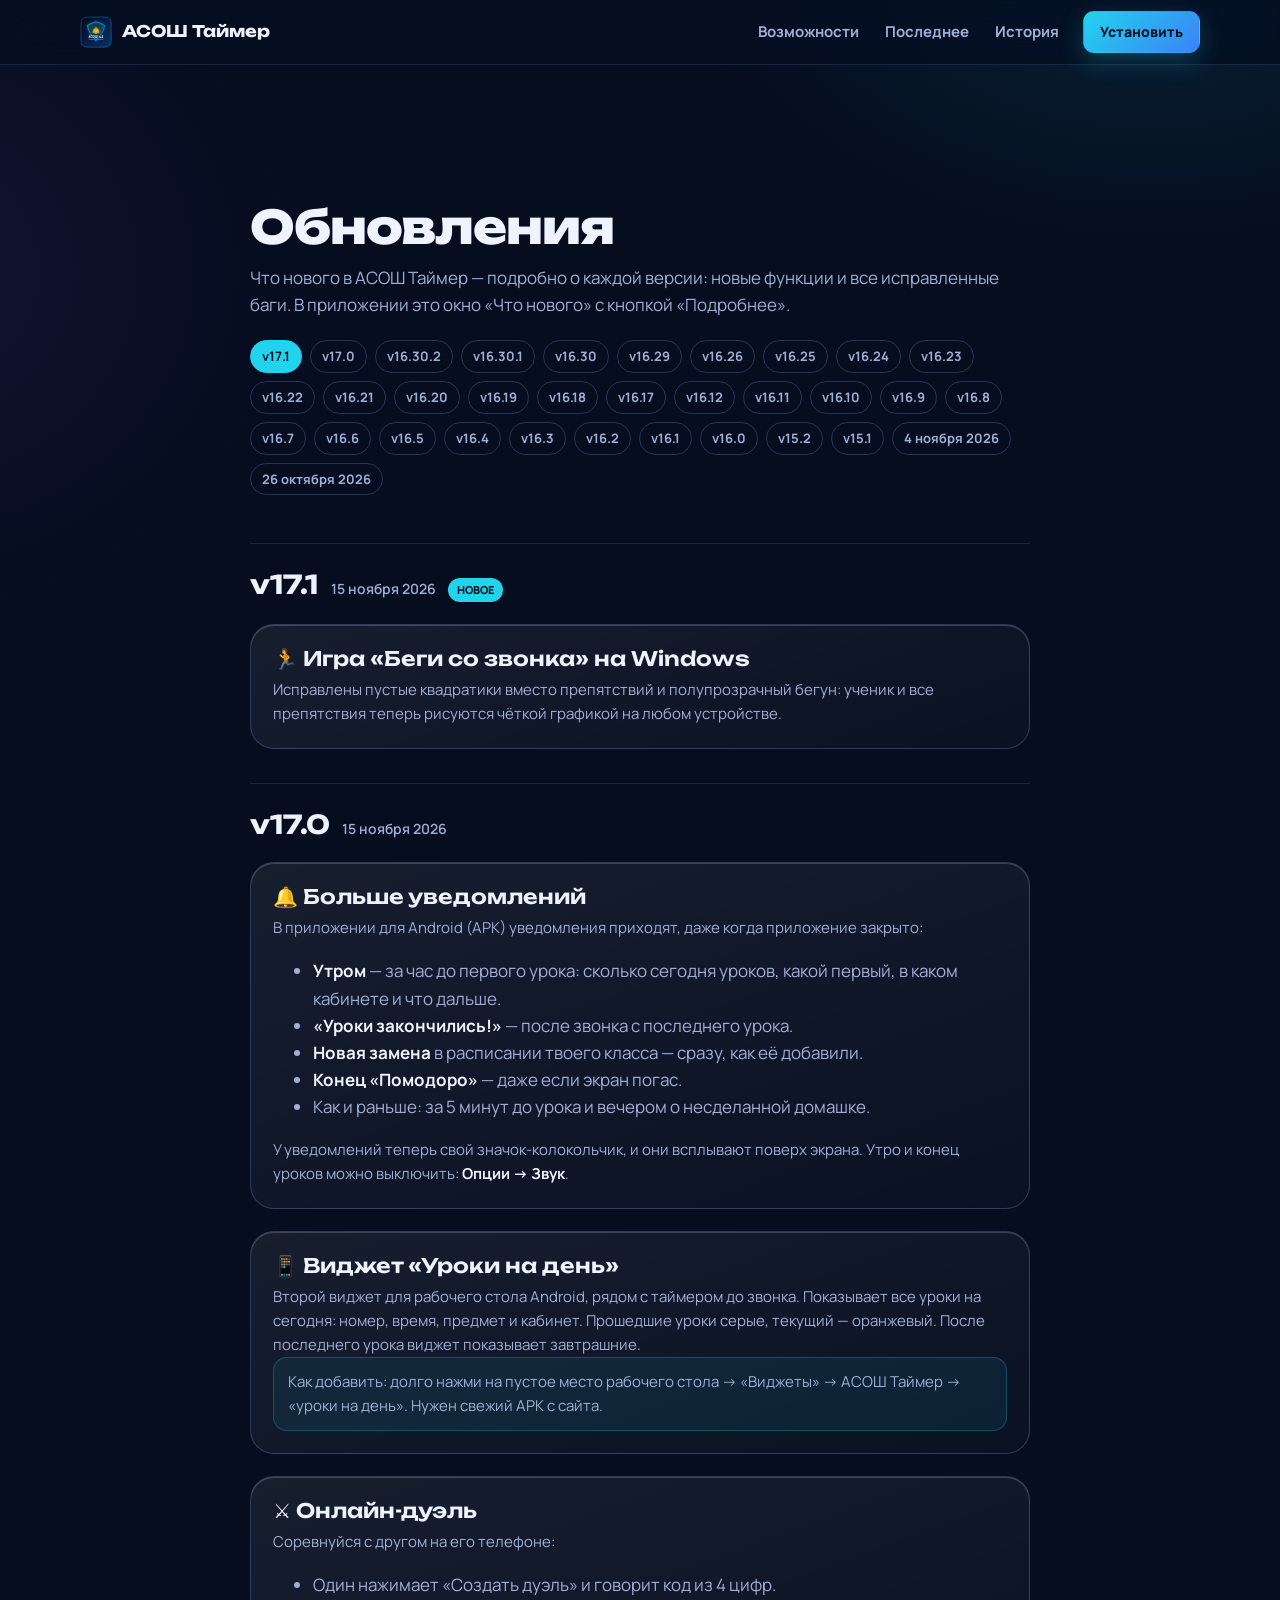
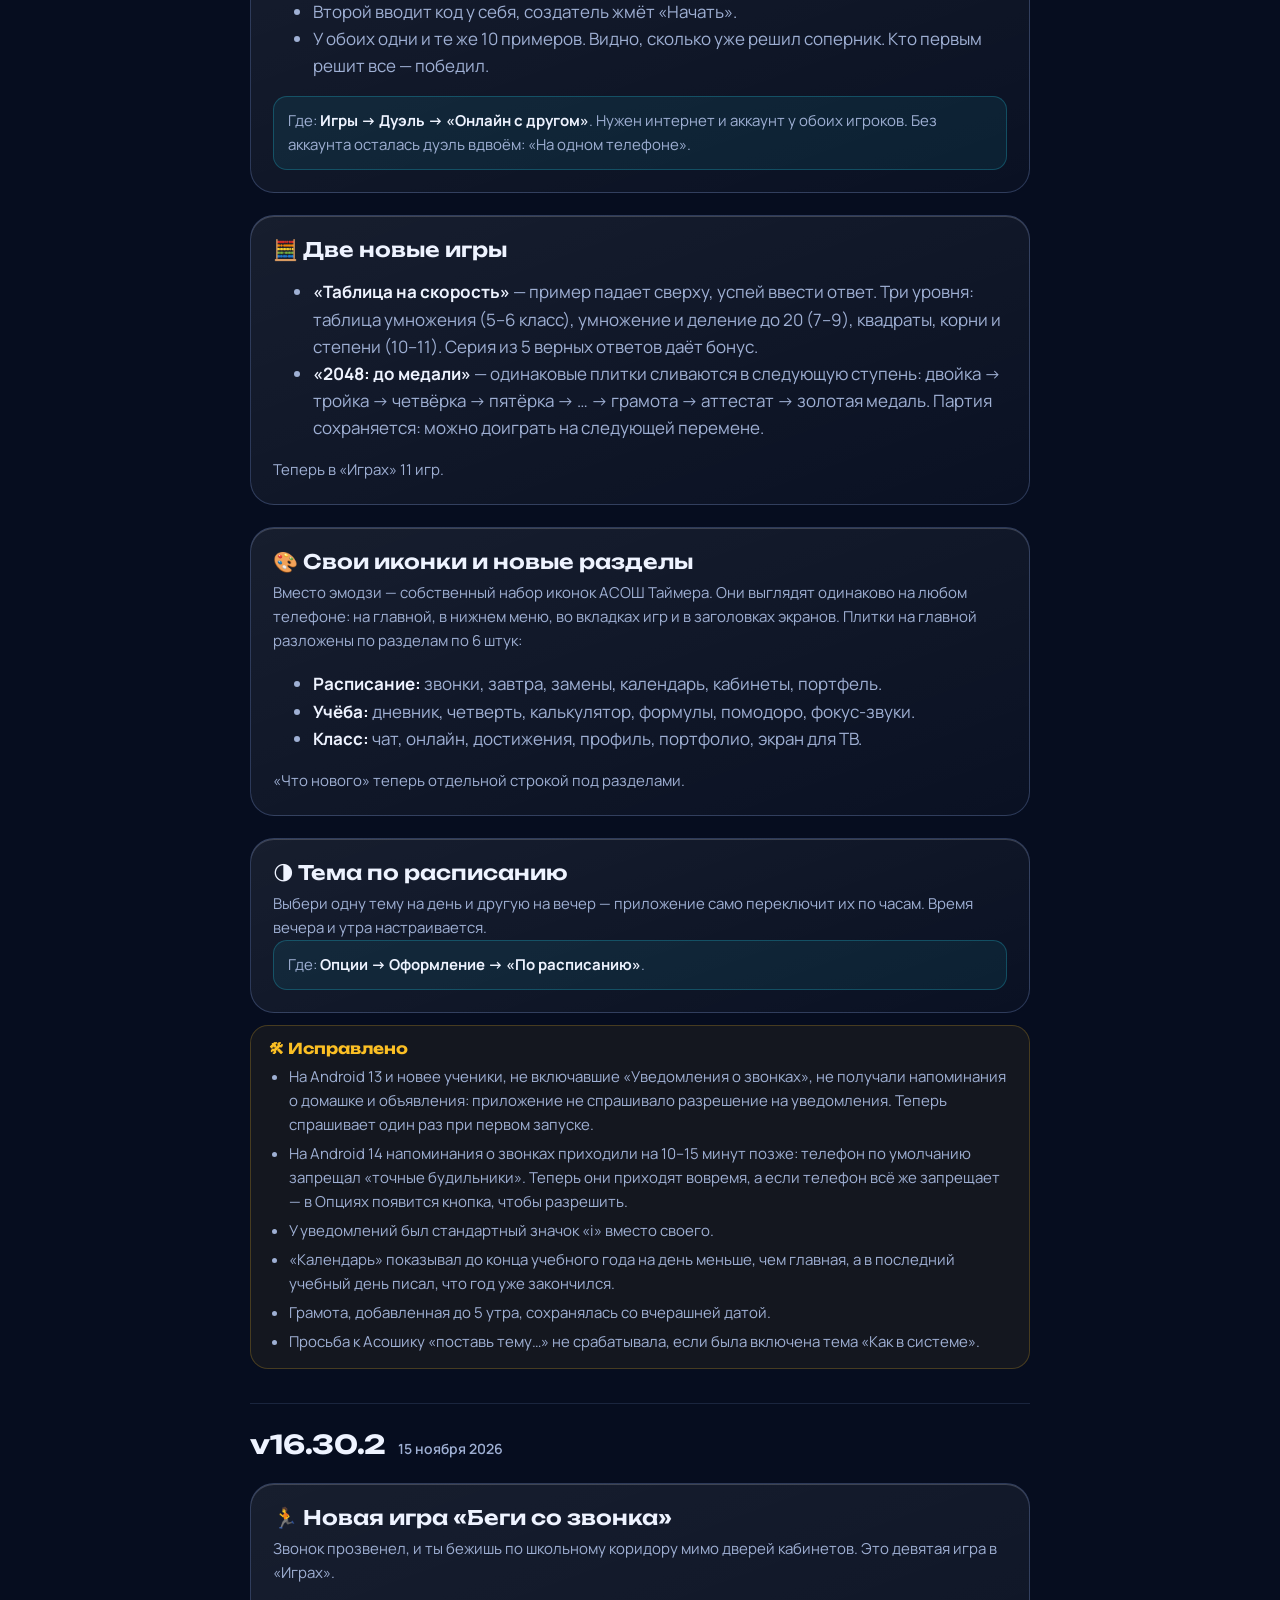
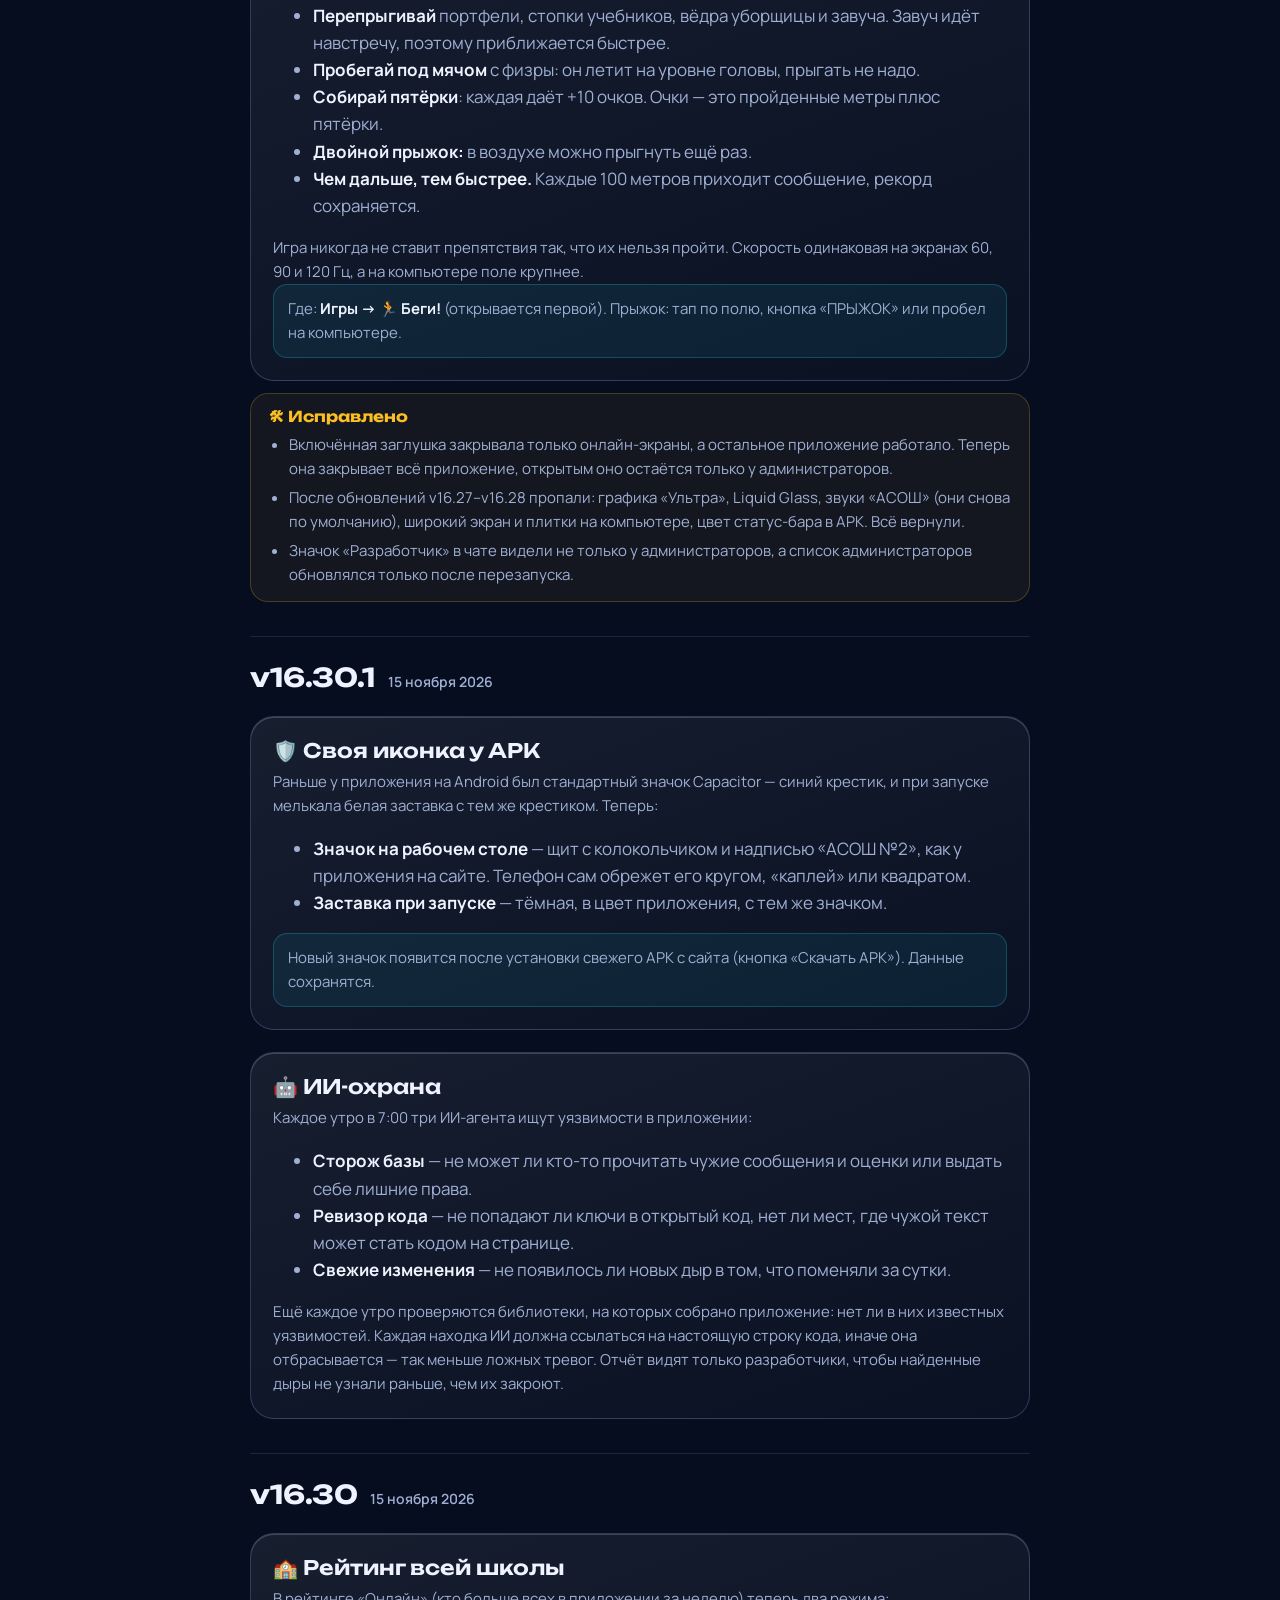
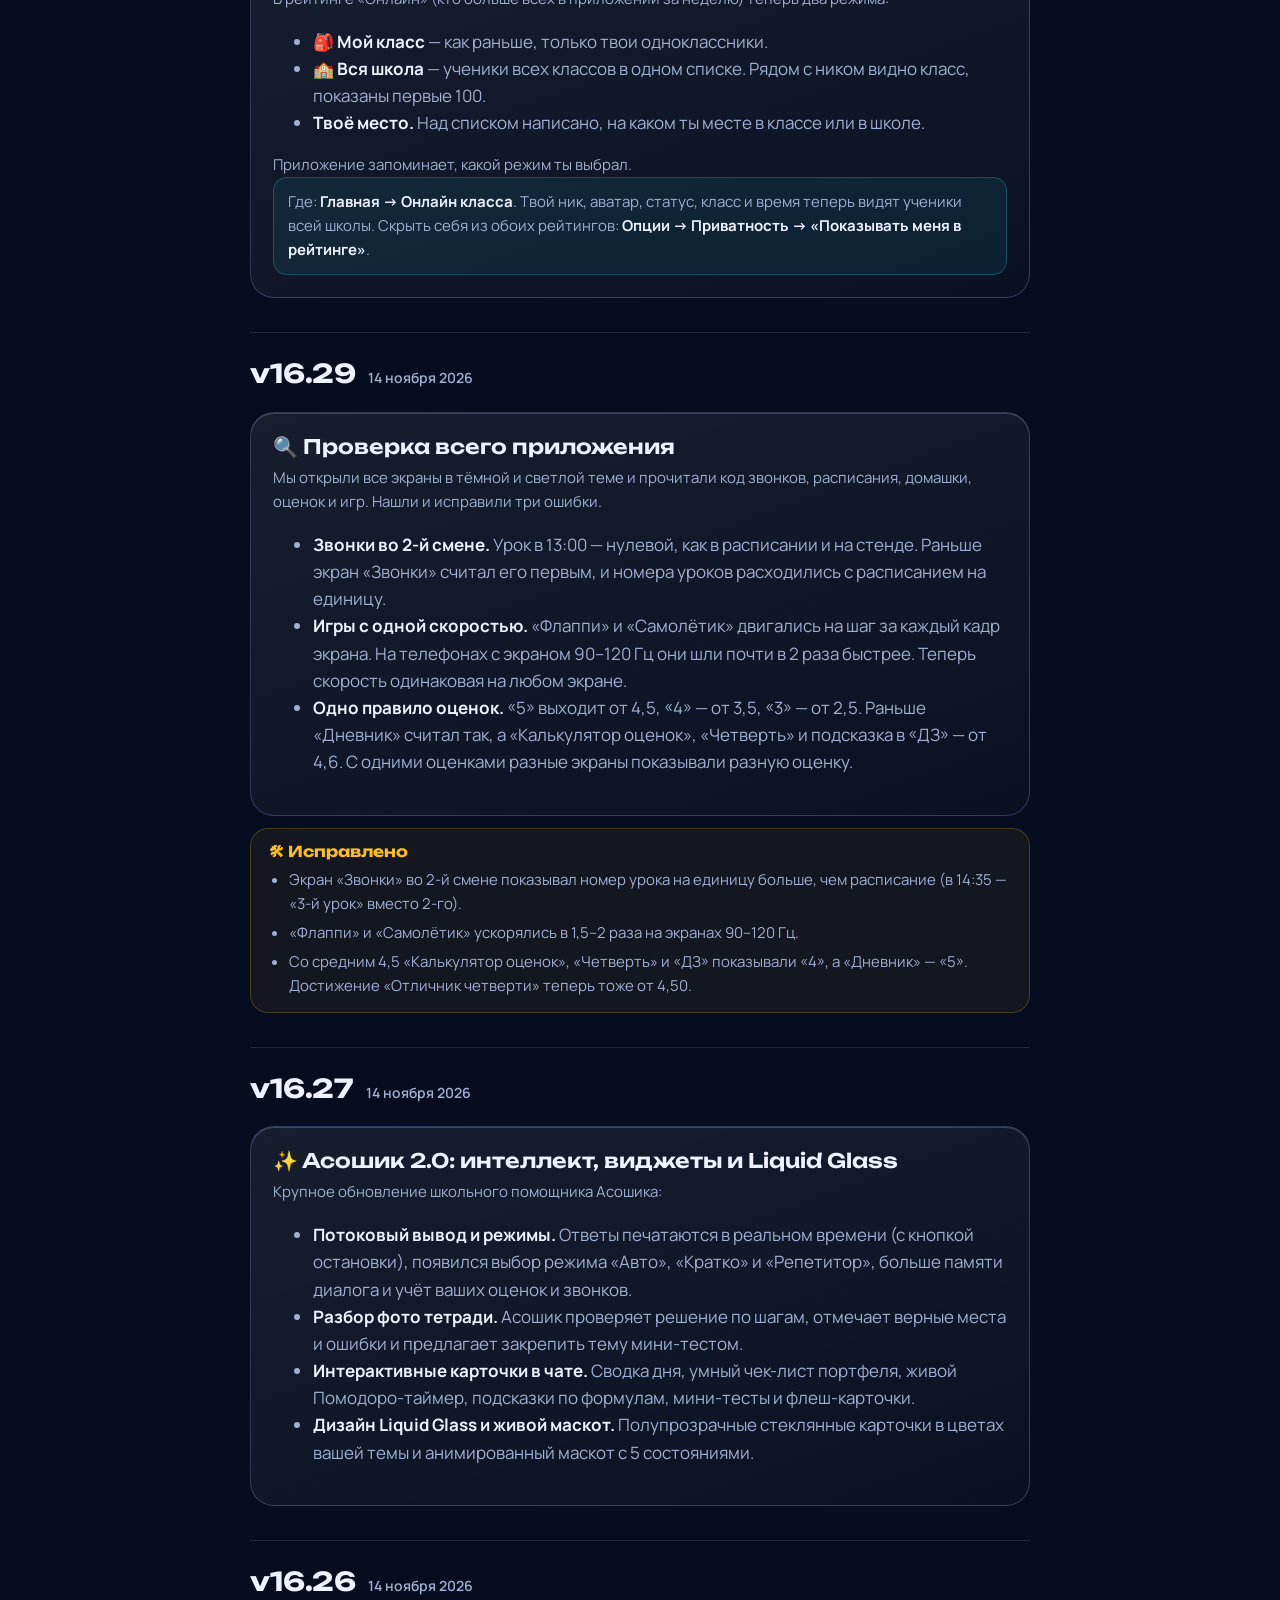
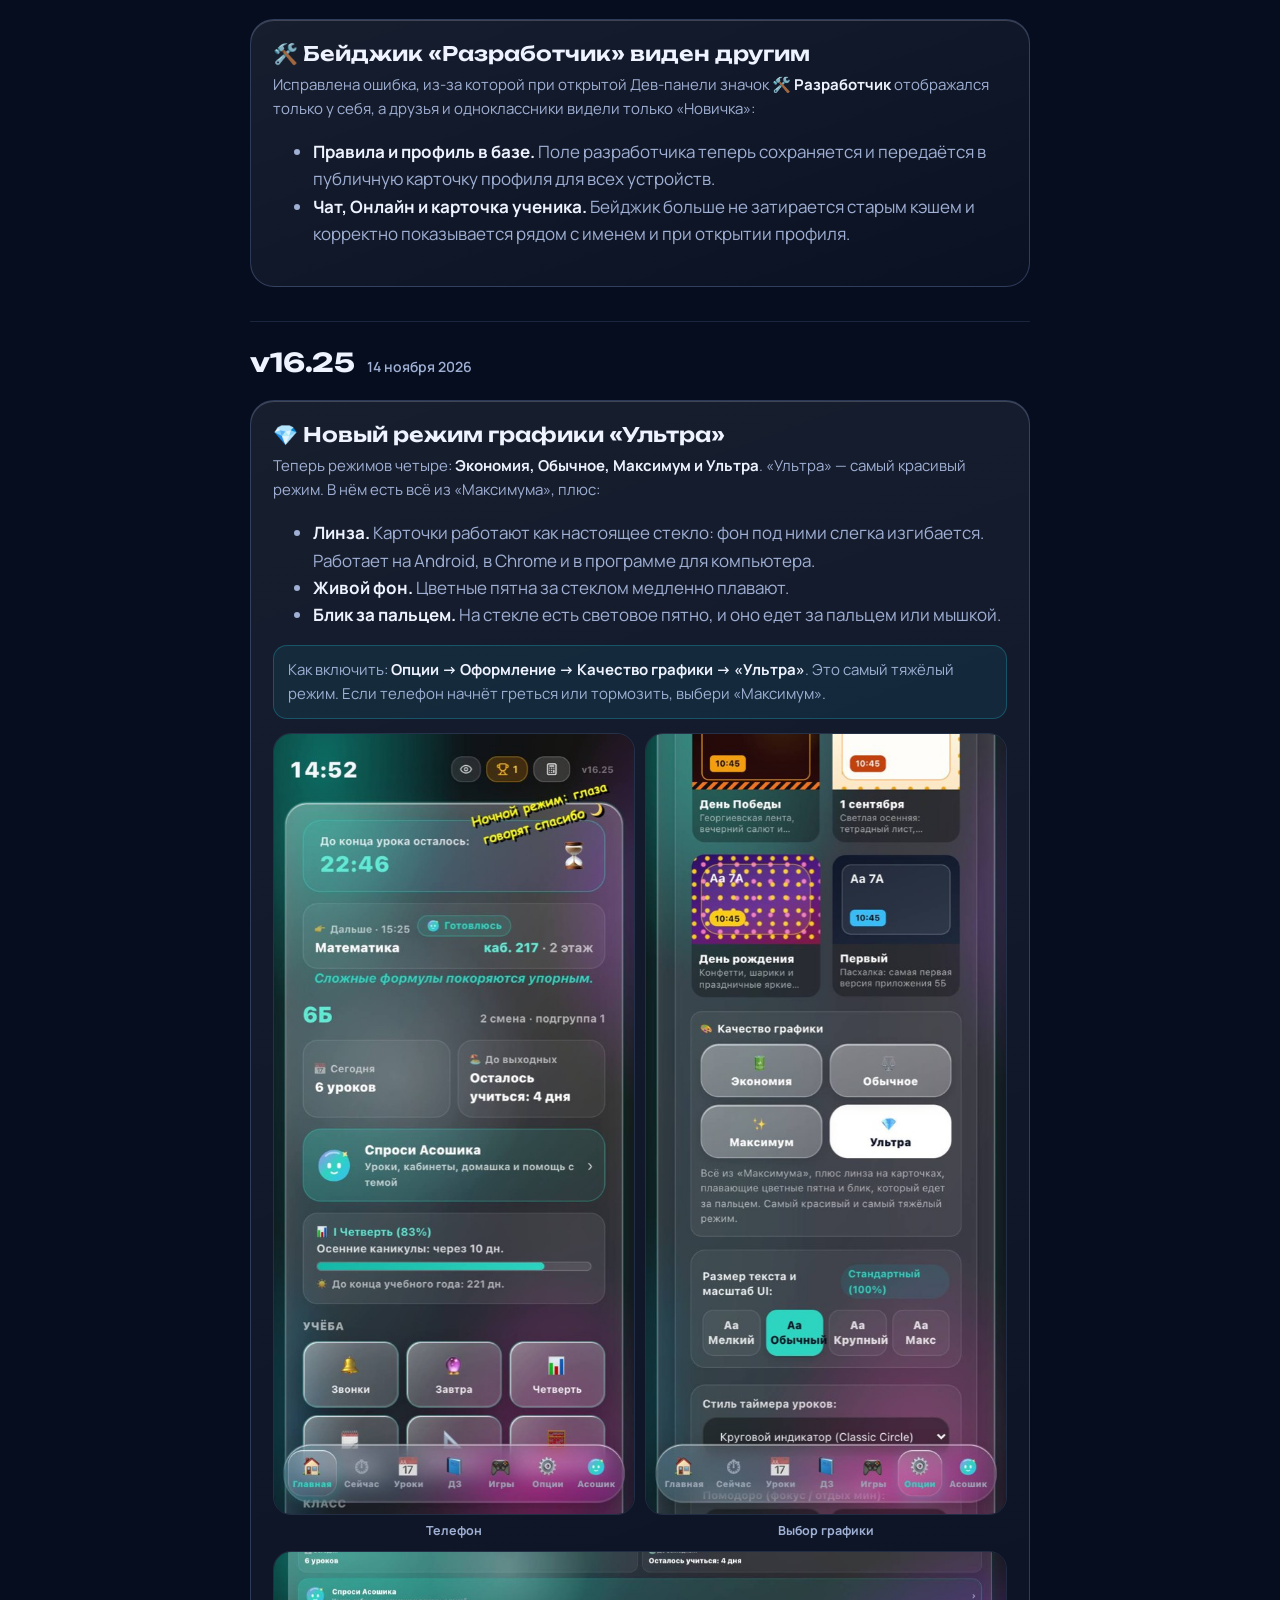
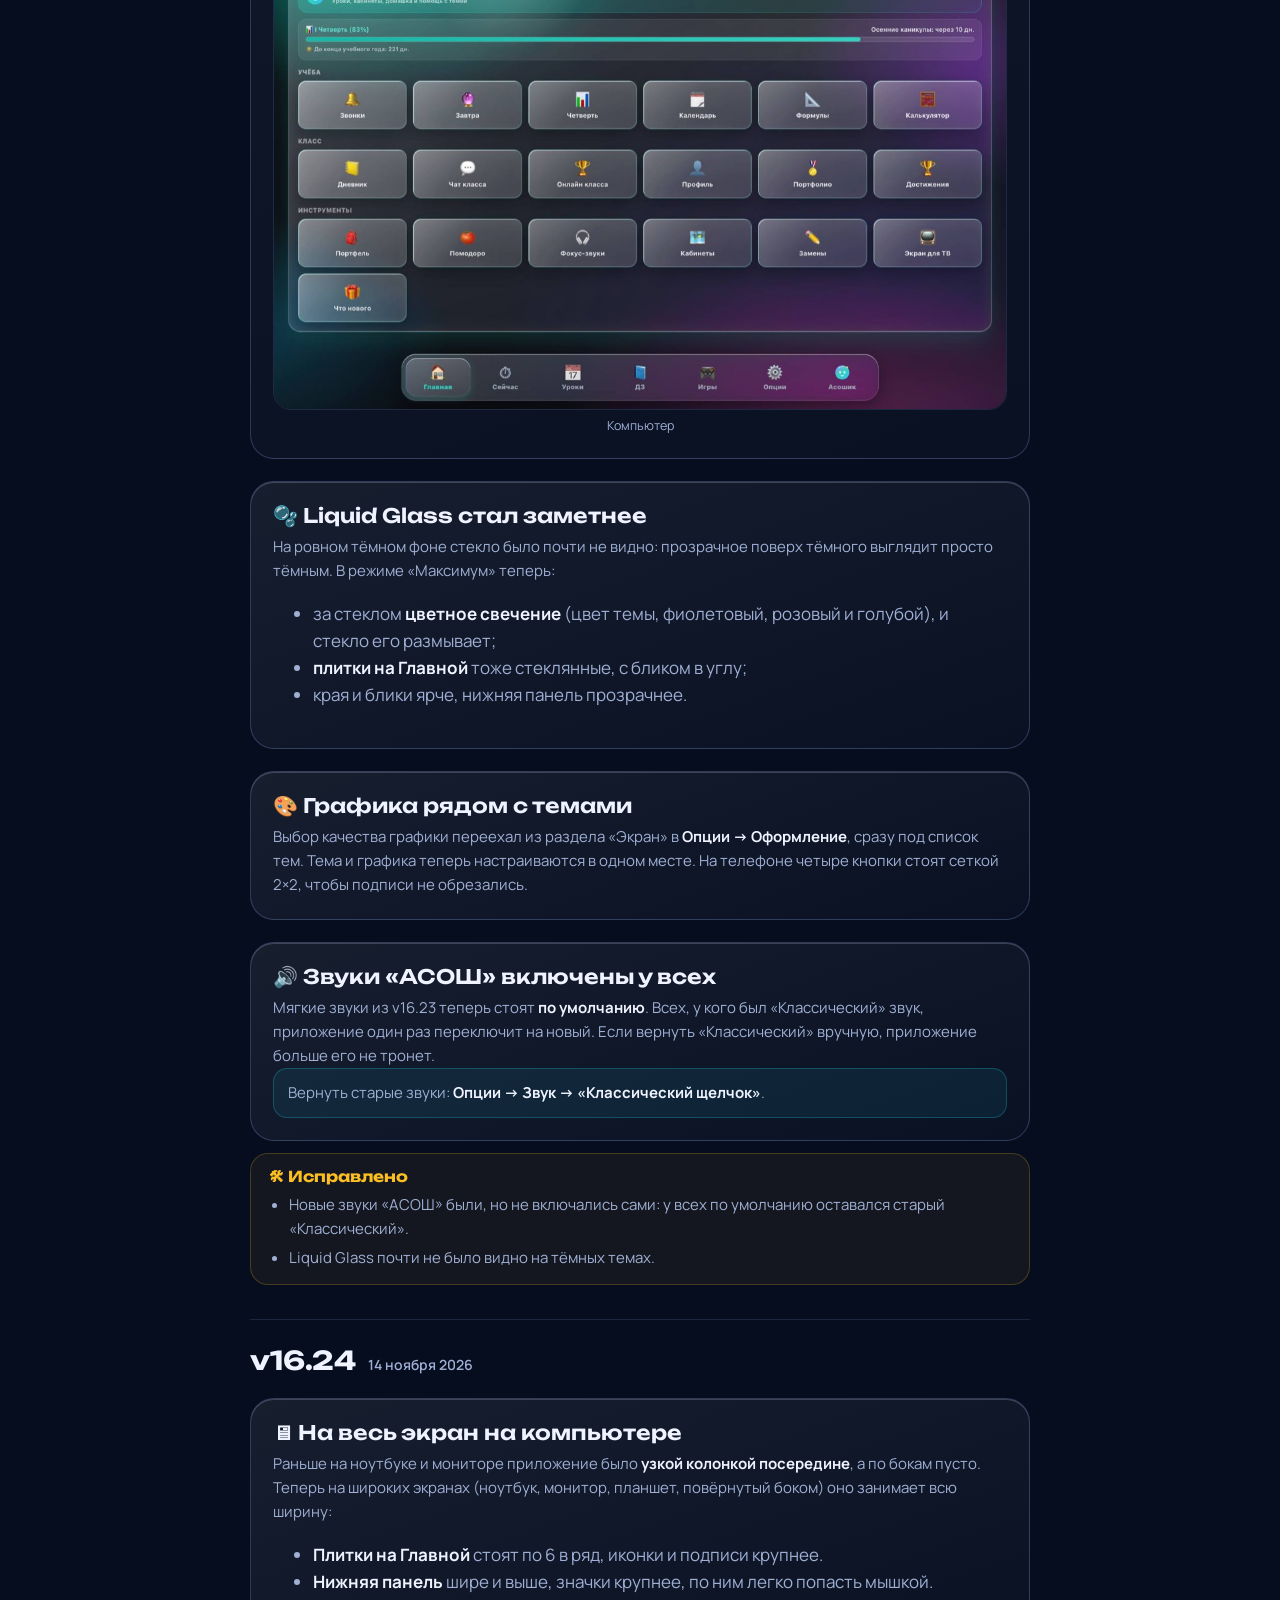
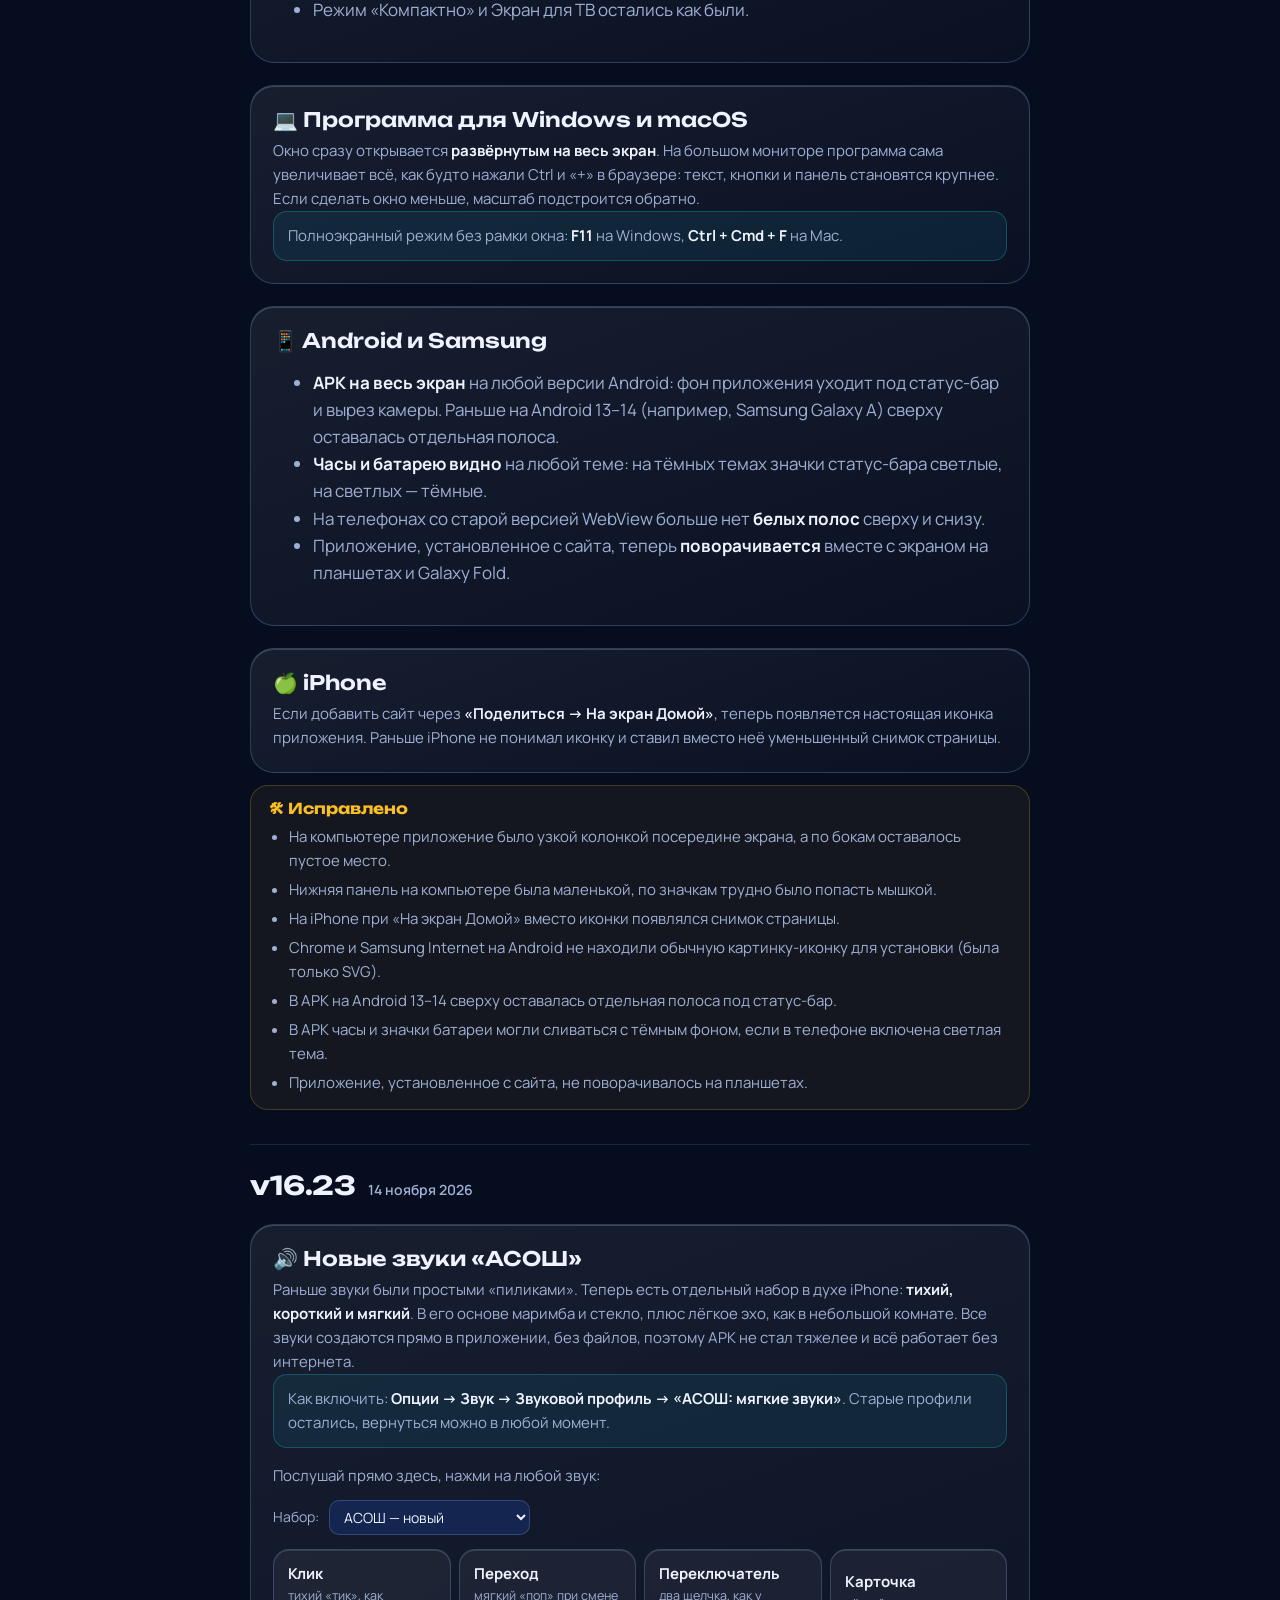
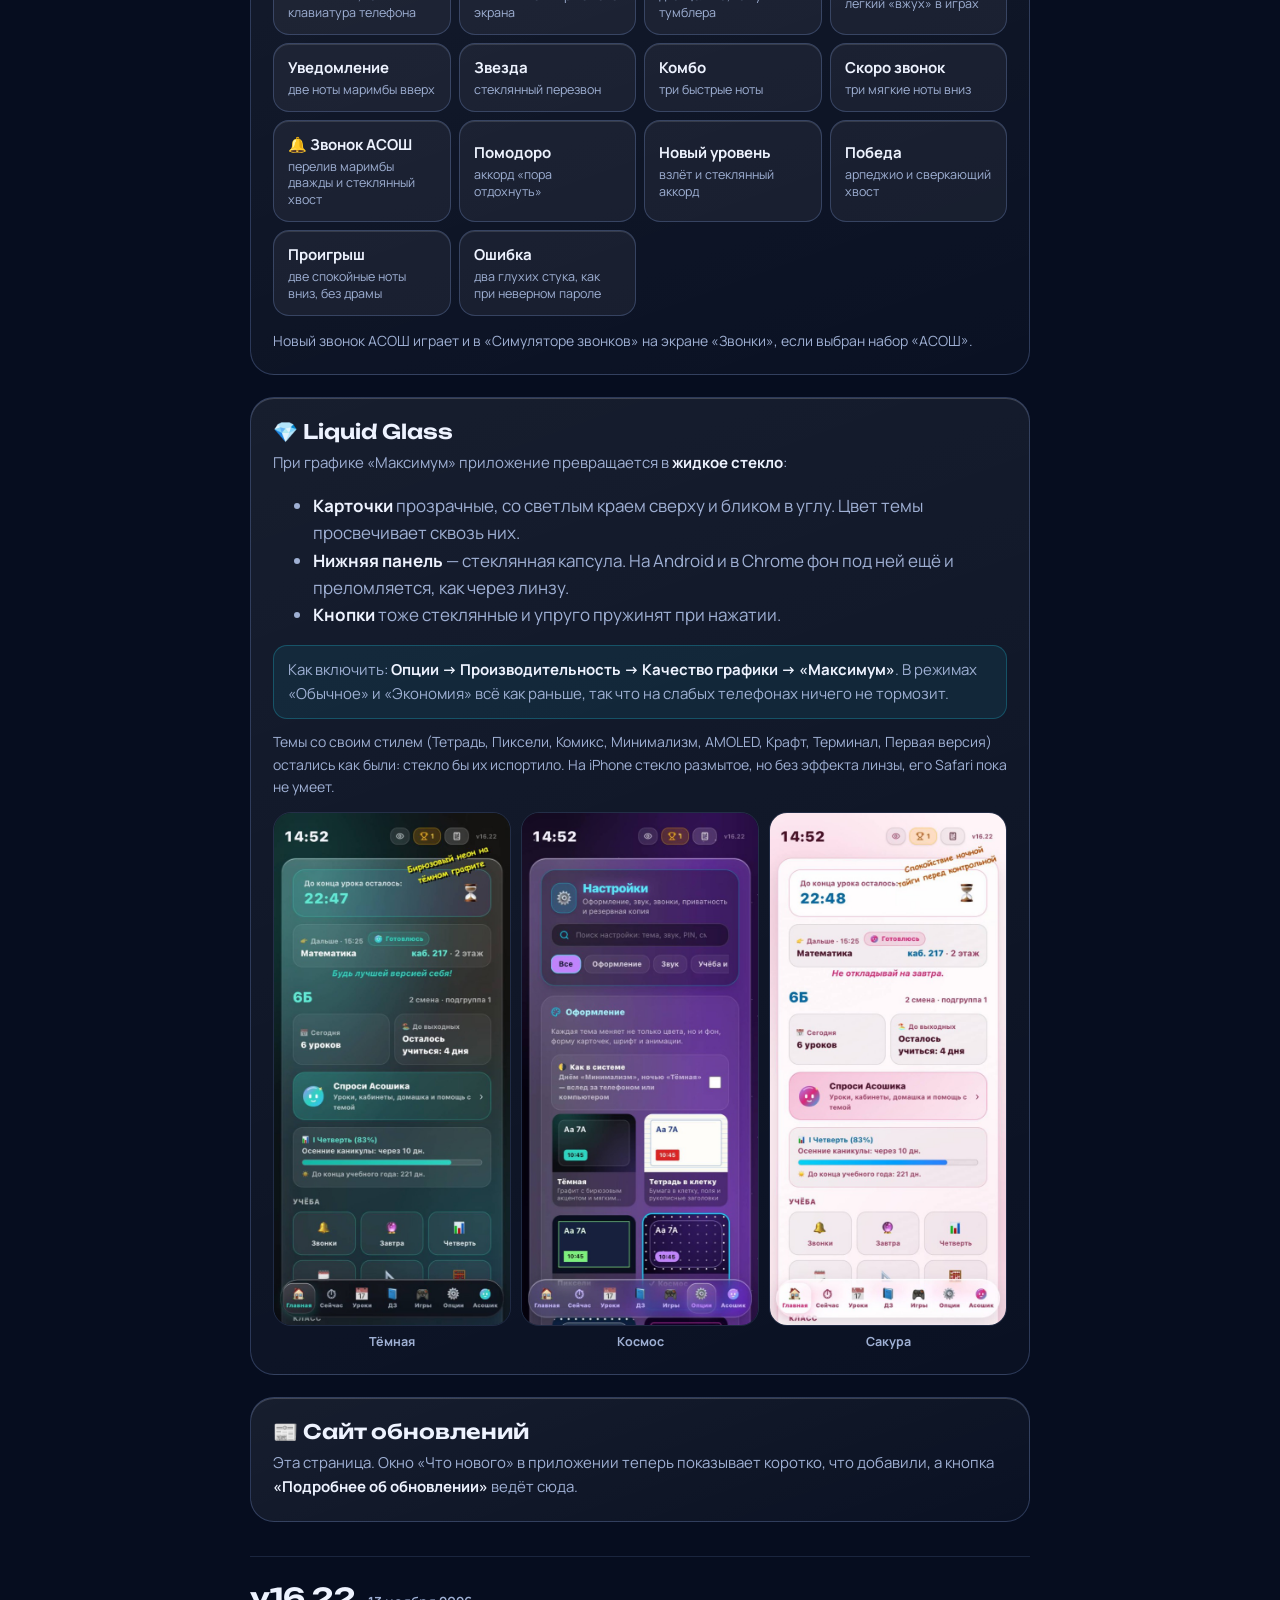
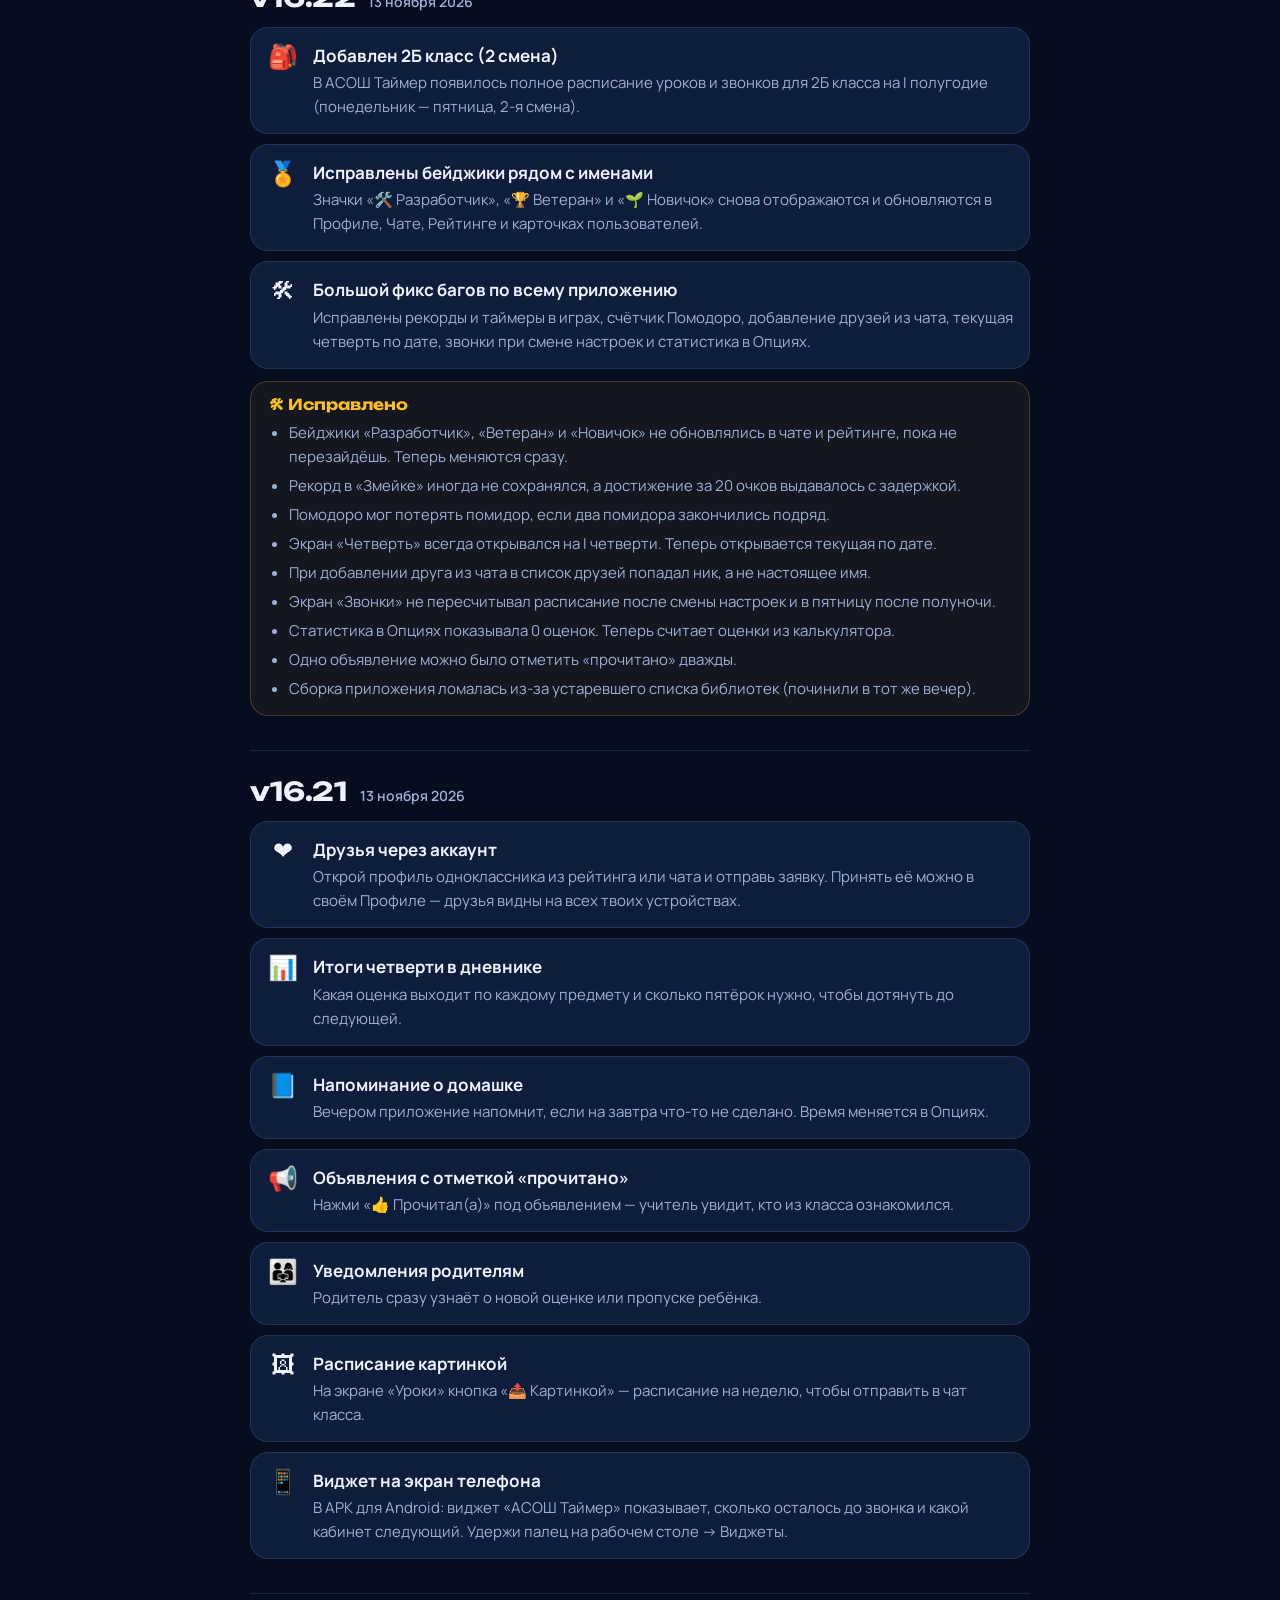
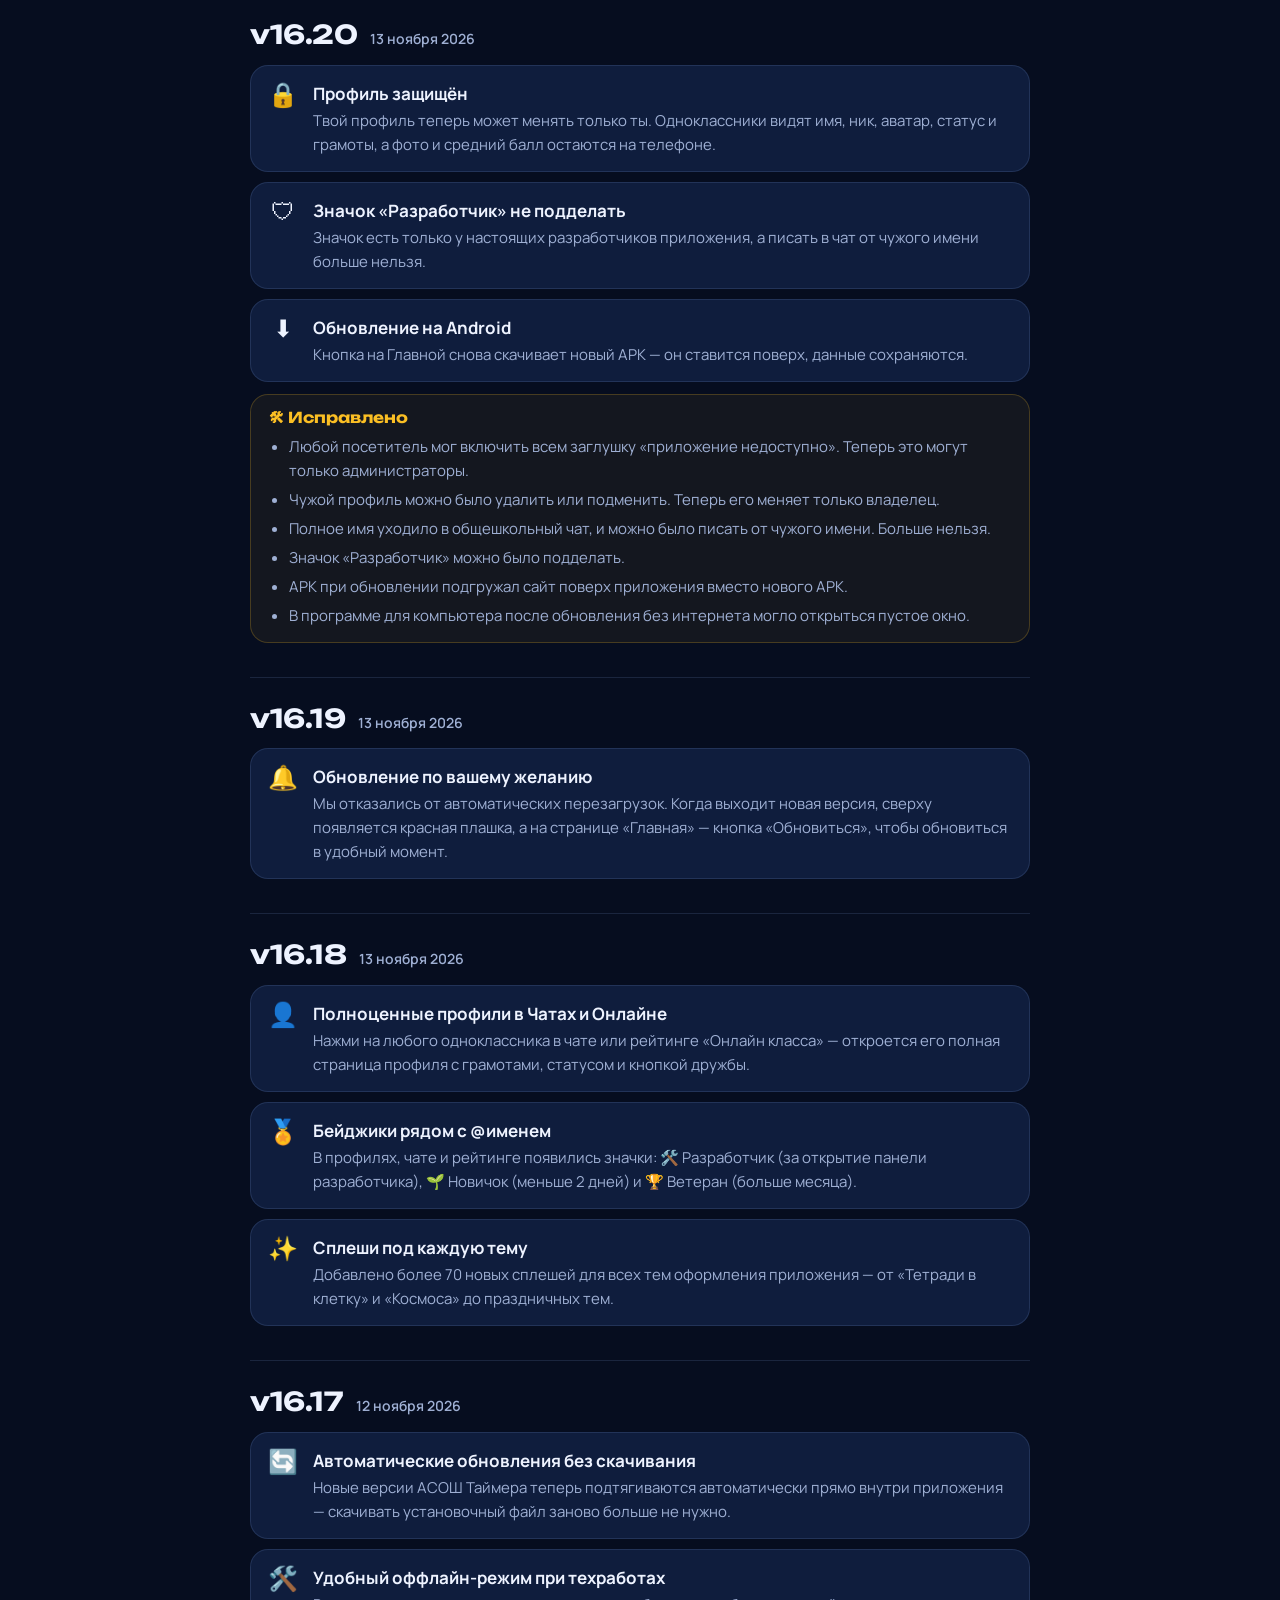
==== commit ee1be656: "v17.1: подробное обновление" ====
--- a/updates/index.html
+++ b/updates/index.html
@@ -65,7 +65,7 @@
       </a>
       <nav class="nav-links" aria-label="Разделы">
         <a href="../#features">Возможности</a>
-        <a href="#v17-0">Последнее</a>
+        <a href="#v17-1">Последнее</a>
         <a href="#history">История</a>
       </nav>
       <a class="btn btn-small" href="../#download">Установить</a>
@@ -77,10 +77,18 @@
       <div class="upd-hero">
         <h1>Обновления</h1>
         <p>Что нового в АСОШ Таймер — подробно о каждой версии: новые функции и все исправленные баги. В приложении это окно «Что нового» с кнопкой «Подробнее».</p>
-        <nav class="toc" aria-label="Версии"><a href="#v17-0">v17.0</a><a href="#v16-30.2">v16.30.2</a><a href="#v16-30.1">v16.30.1</a><a href="#v16-30">v16.30</a><a href="#v16-29">v16.29</a><a href="#v16-26">v16.26</a><a href="#v16-25">v16.25</a><a href="#v16-24">v16.24</a><a href="#v16-23">v16.23</a><a href="#v16-22">v16.22</a><a href="#v16-21">v16.21</a><a href="#v16-20">v16.20</a><a href="#v16-19">v16.19</a><a href="#v16-18">v16.18</a><a href="#v16-17">v16.17</a><a href="#v16-12">v16.12</a><a href="#v16-11">v16.11</a><a href="#v16-10">v16.10</a><a href="#v16-9">v16.9</a><a href="#v16-8">v16.8</a><a href="#v16-7">v16.7</a><a href="#v16-6">v16.6</a><a href="#v16-5">v16.5</a><a href="#v16-4">v16.4</a><a href="#v16-3">v16.3</a><a href="#v16-2">v16.2</a><a href="#v16-1">v16.1</a><a href="#v16-0">v16.0</a><a href="#v15-2">v15.2</a><a href="#v15-1">v15.1</a><a href="#4-ноября-2026">4 ноября 2026</a><a href="#26-октября-2026">26 октября 2026</a></nav>
+        <nav class="toc" aria-label="Версии"><a href="#v17-1">v17.1</a><a href="#v17-0">v17.0</a><a href="#v16-30.2">v16.30.2</a><a href="#v16-30.1">v16.30.1</a><a href="#v16-30">v16.30</a><a href="#v16-29">v16.29</a><a href="#v16-26">v16.26</a><a href="#v16-25">v16.25</a><a href="#v16-24">v16.24</a><a href="#v16-23">v16.23</a><a href="#v16-22">v16.22</a><a href="#v16-21">v16.21</a><a href="#v16-20">v16.20</a><a href="#v16-19">v16.19</a><a href="#v16-18">v16.18</a><a href="#v16-17">v16.17</a><a href="#v16-12">v16.12</a><a href="#v16-11">v16.11</a><a href="#v16-10">v16.10</a><a href="#v16-9">v16.9</a><a href="#v16-8">v16.8</a><a href="#v16-7">v16.7</a><a href="#v16-6">v16.6</a><a href="#v16-5">v16.5</a><a href="#v16-4">v16.4</a><a href="#v16-3">v16.3</a><a href="#v16-2">v16.2</a><a href="#v16-1">v16.1</a><a href="#v16-0">v16.0</a><a href="#v15-2">v15.2</a><a href="#v15-1">v15.1</a><a href="#4-ноября-2026">4 ноября 2026</a><a href="#26-октября-2026">26 октября 2026</a></nav>
       </div>
-<section class="rel" id="v17-0">
-        <div class="rel-head"><h2>v17.0</h2><span class="date">15 ноября 2026</span><span class="badge">НОВОЕ</span></div>
+<section class="rel" id="v17-1">
+        <div class="rel-head"><h2>v17.1</h2><span class="date">15 ноября 2026</span><span class="badge">НОВОЕ</span></div>
+        <div class="feature">
+          <h3>🏃 Игра «Беги со звонка» на Windows</h3>
+          <p>Исправлены пустые квадратики вместо препятствий и полупрозрачный бегун: ученик и все препятствия теперь рисуются чёткой графикой на любом устройстве.</p>
+        </div>
+      </section>
+
+      <section class="rel" id="v17-0">
+        <div class="rel-head"><h2>v17.0</h2><span class="date">15 ноября 2026</span></div>
         <div class="feature">
           <h3>🔔 Больше уведомлений</h3>
           <p>В приложении для Android (APK) уведомления приходят, даже когда приложение закрыто:</p>
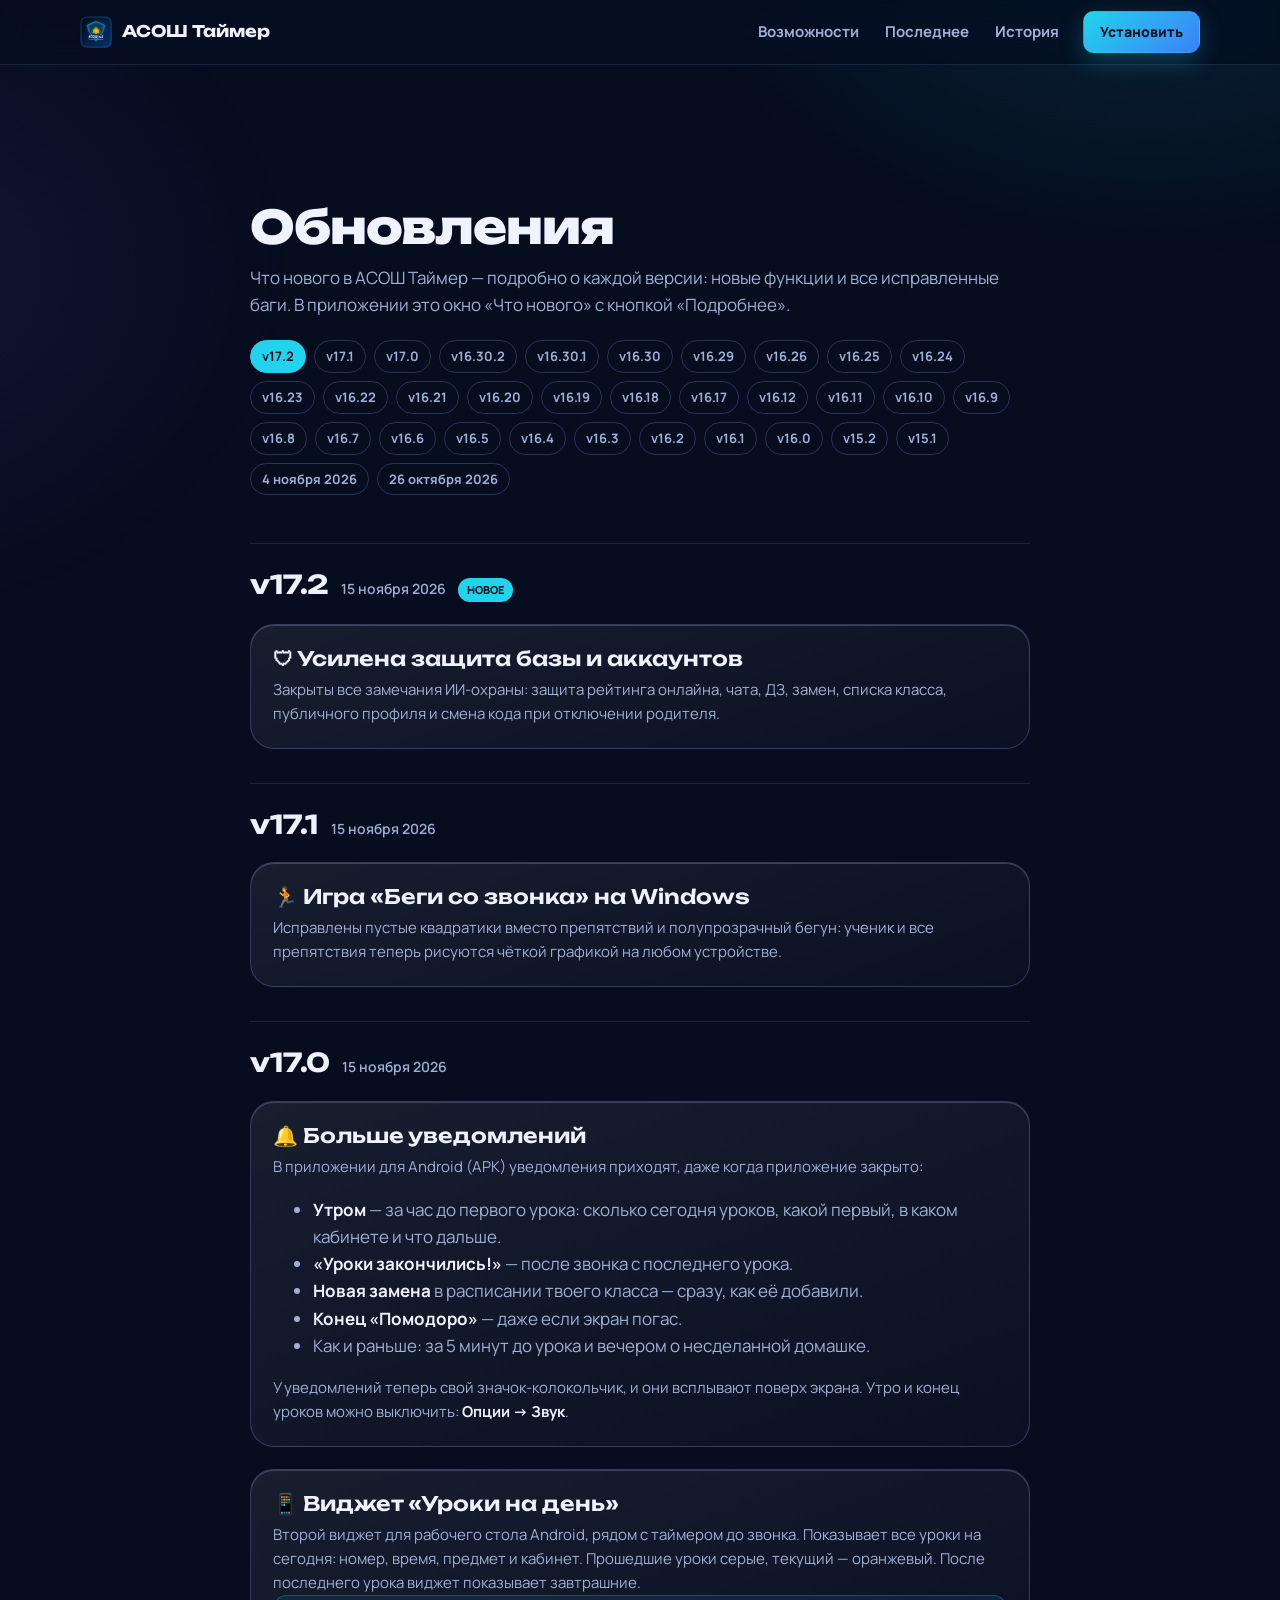
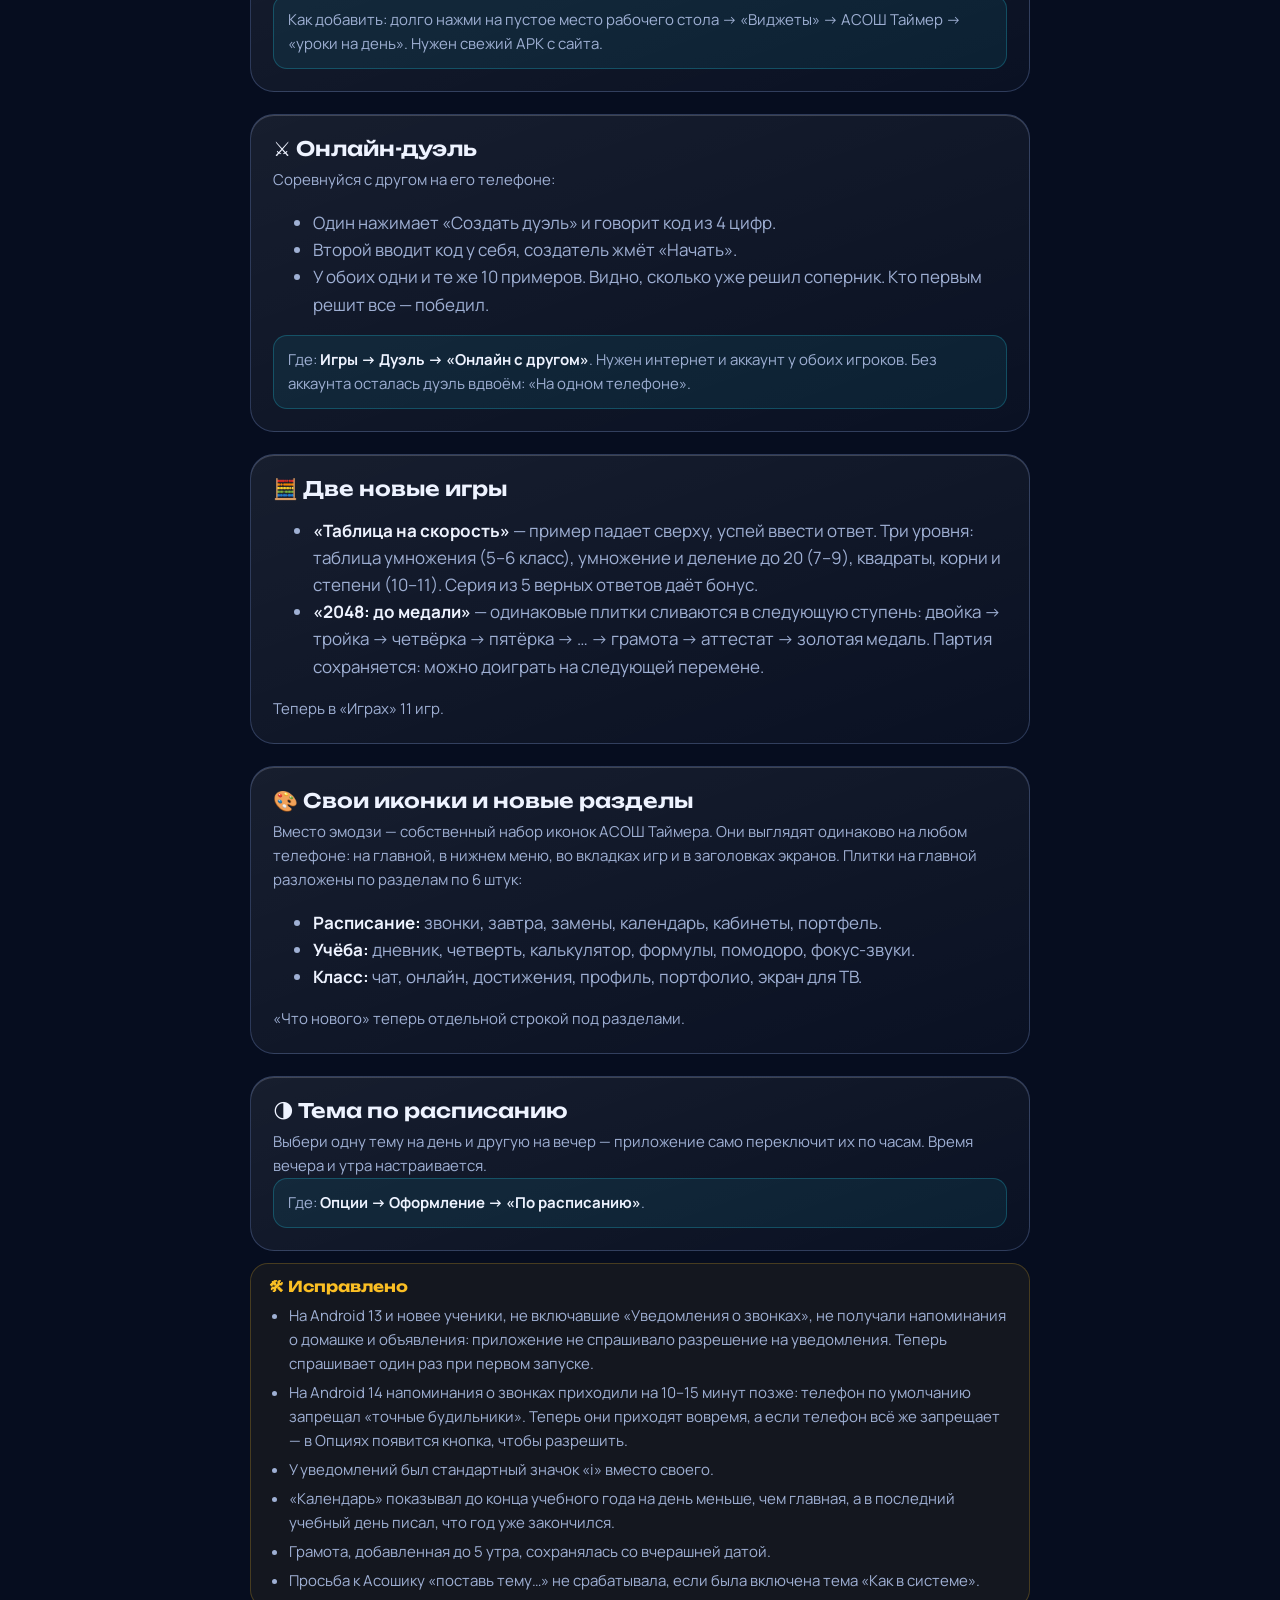
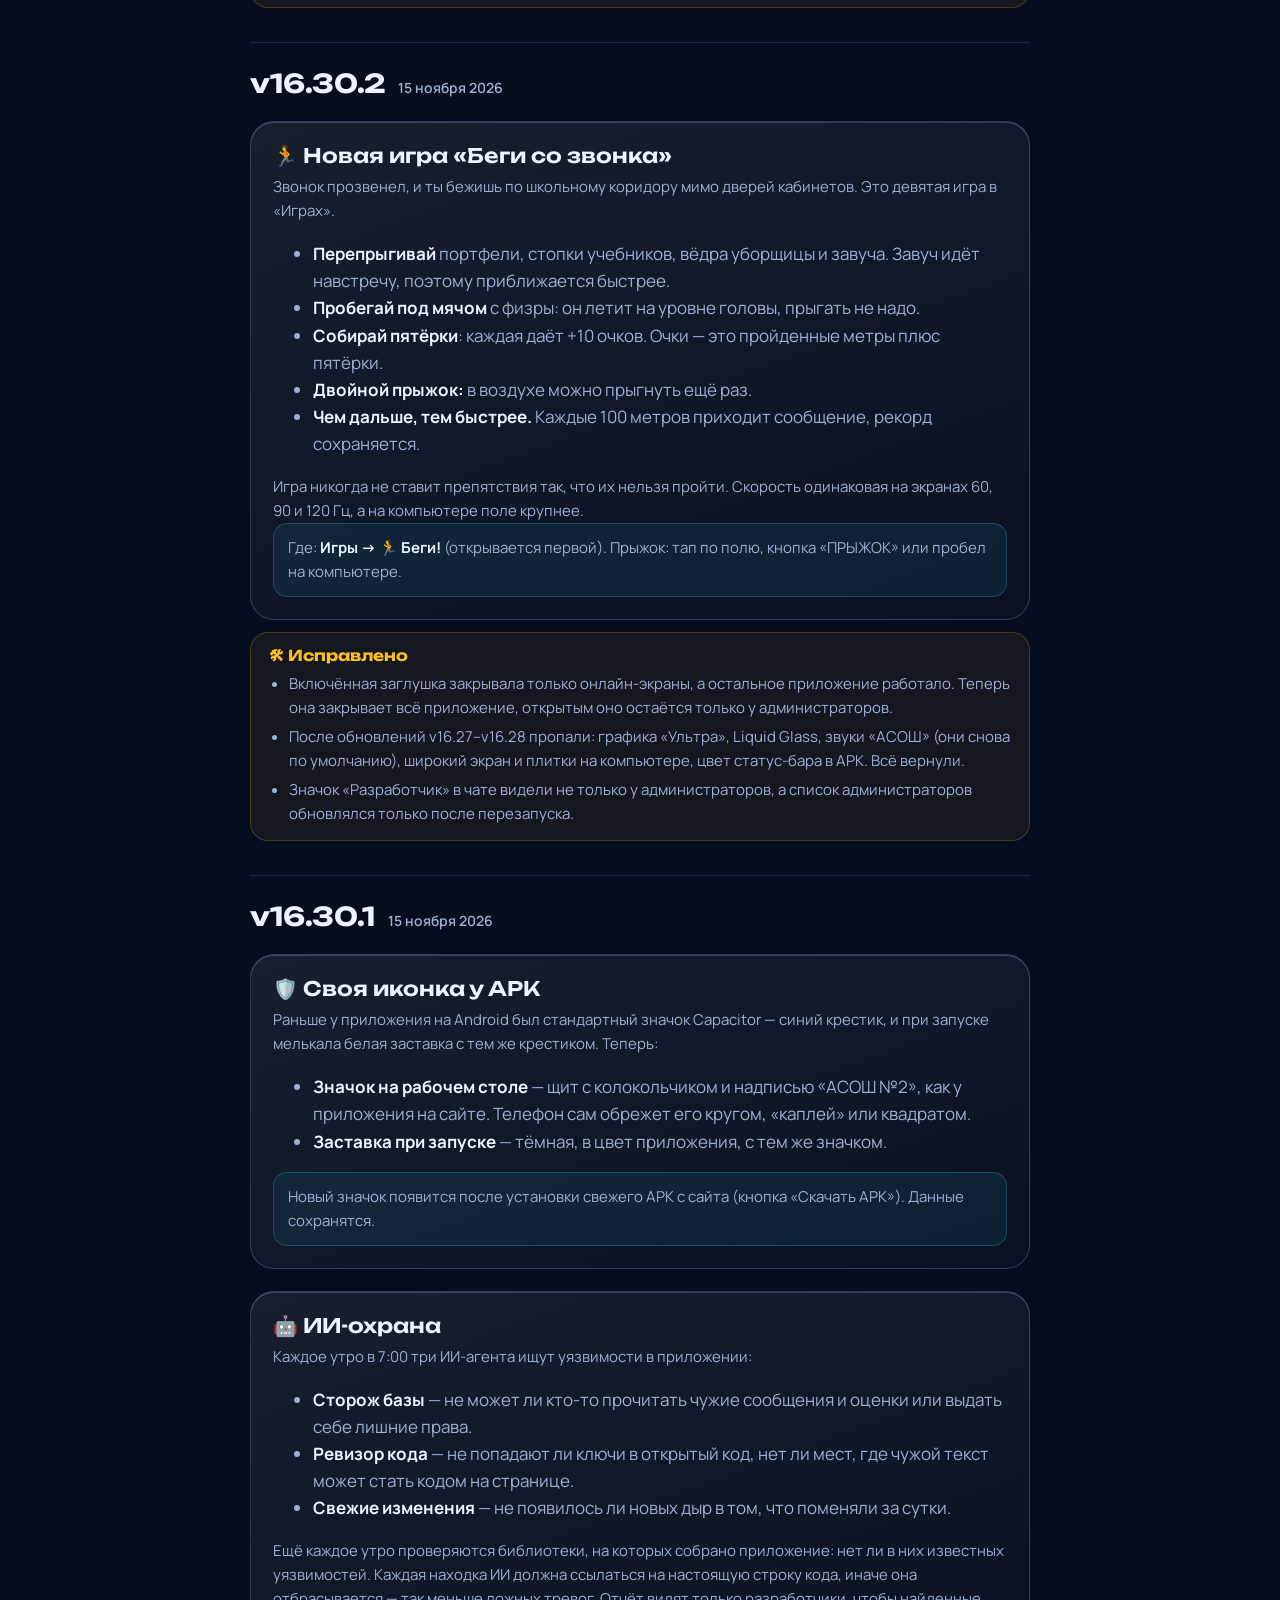
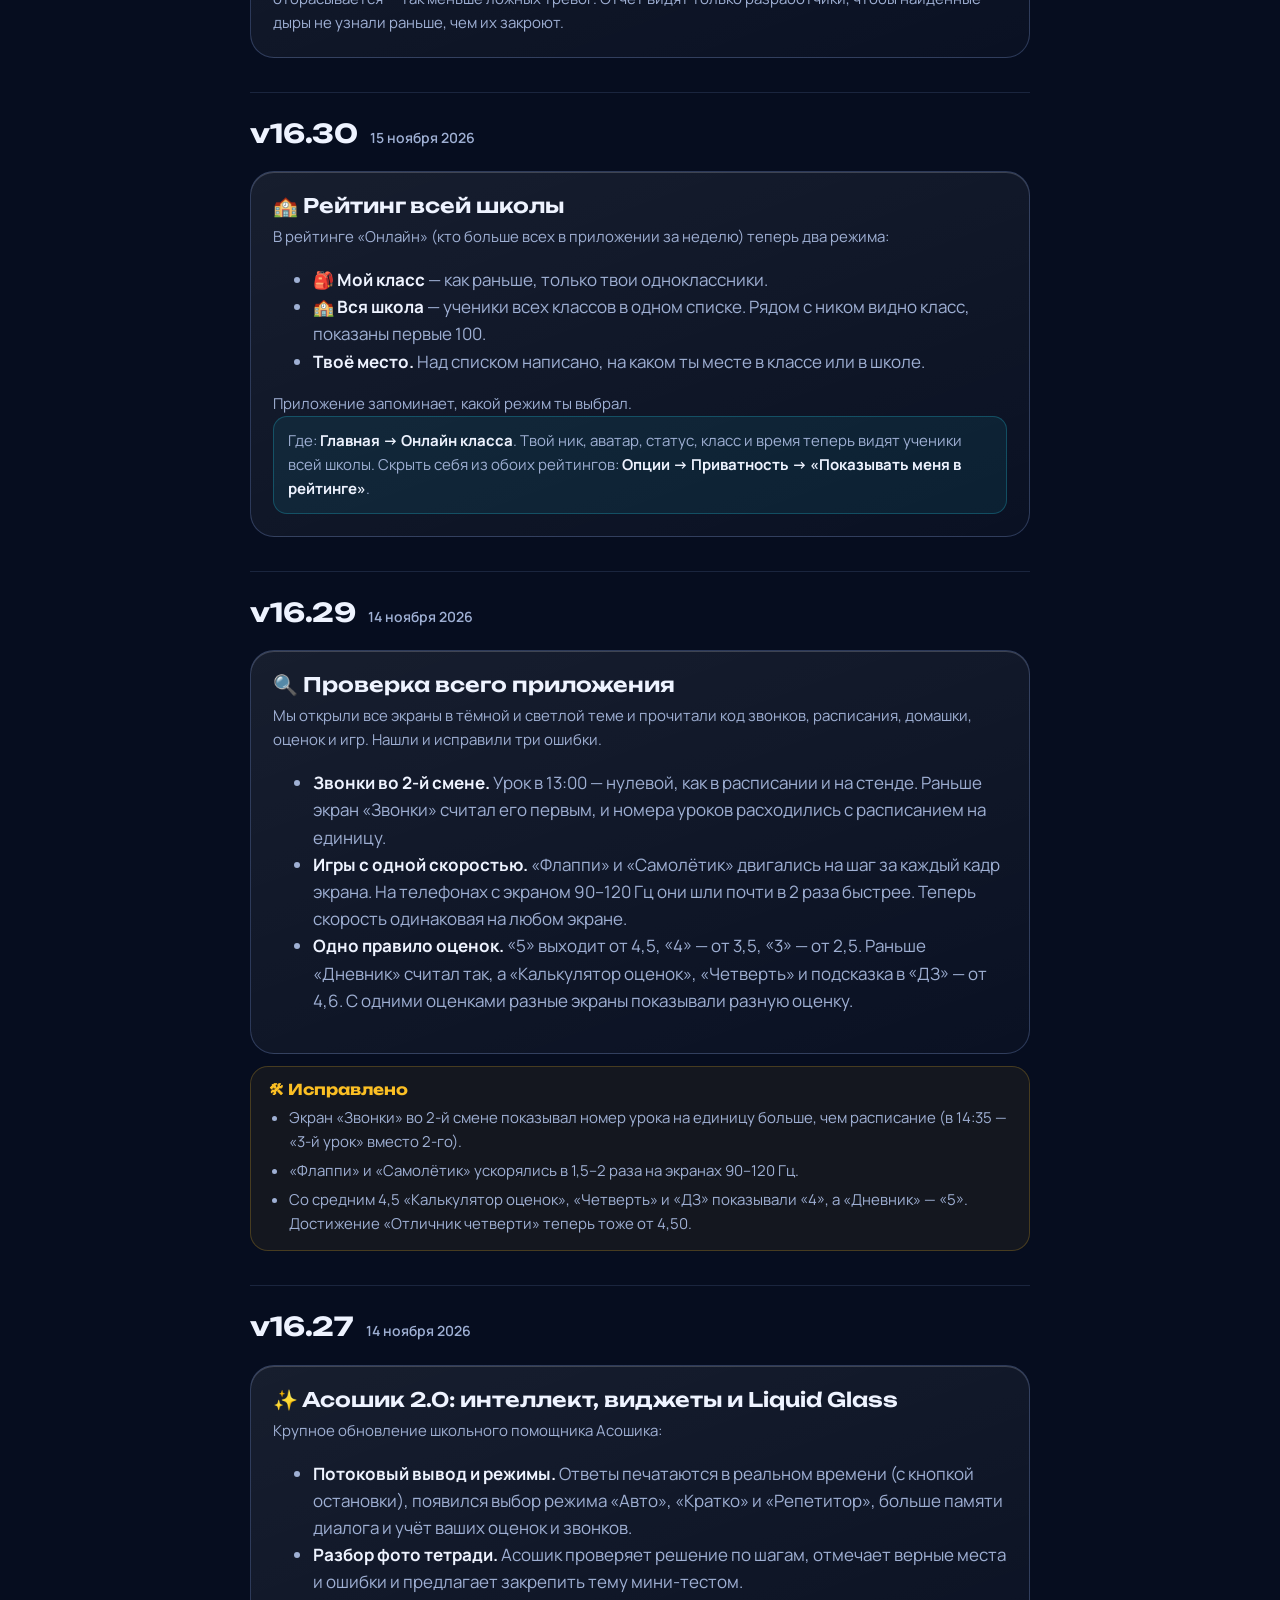
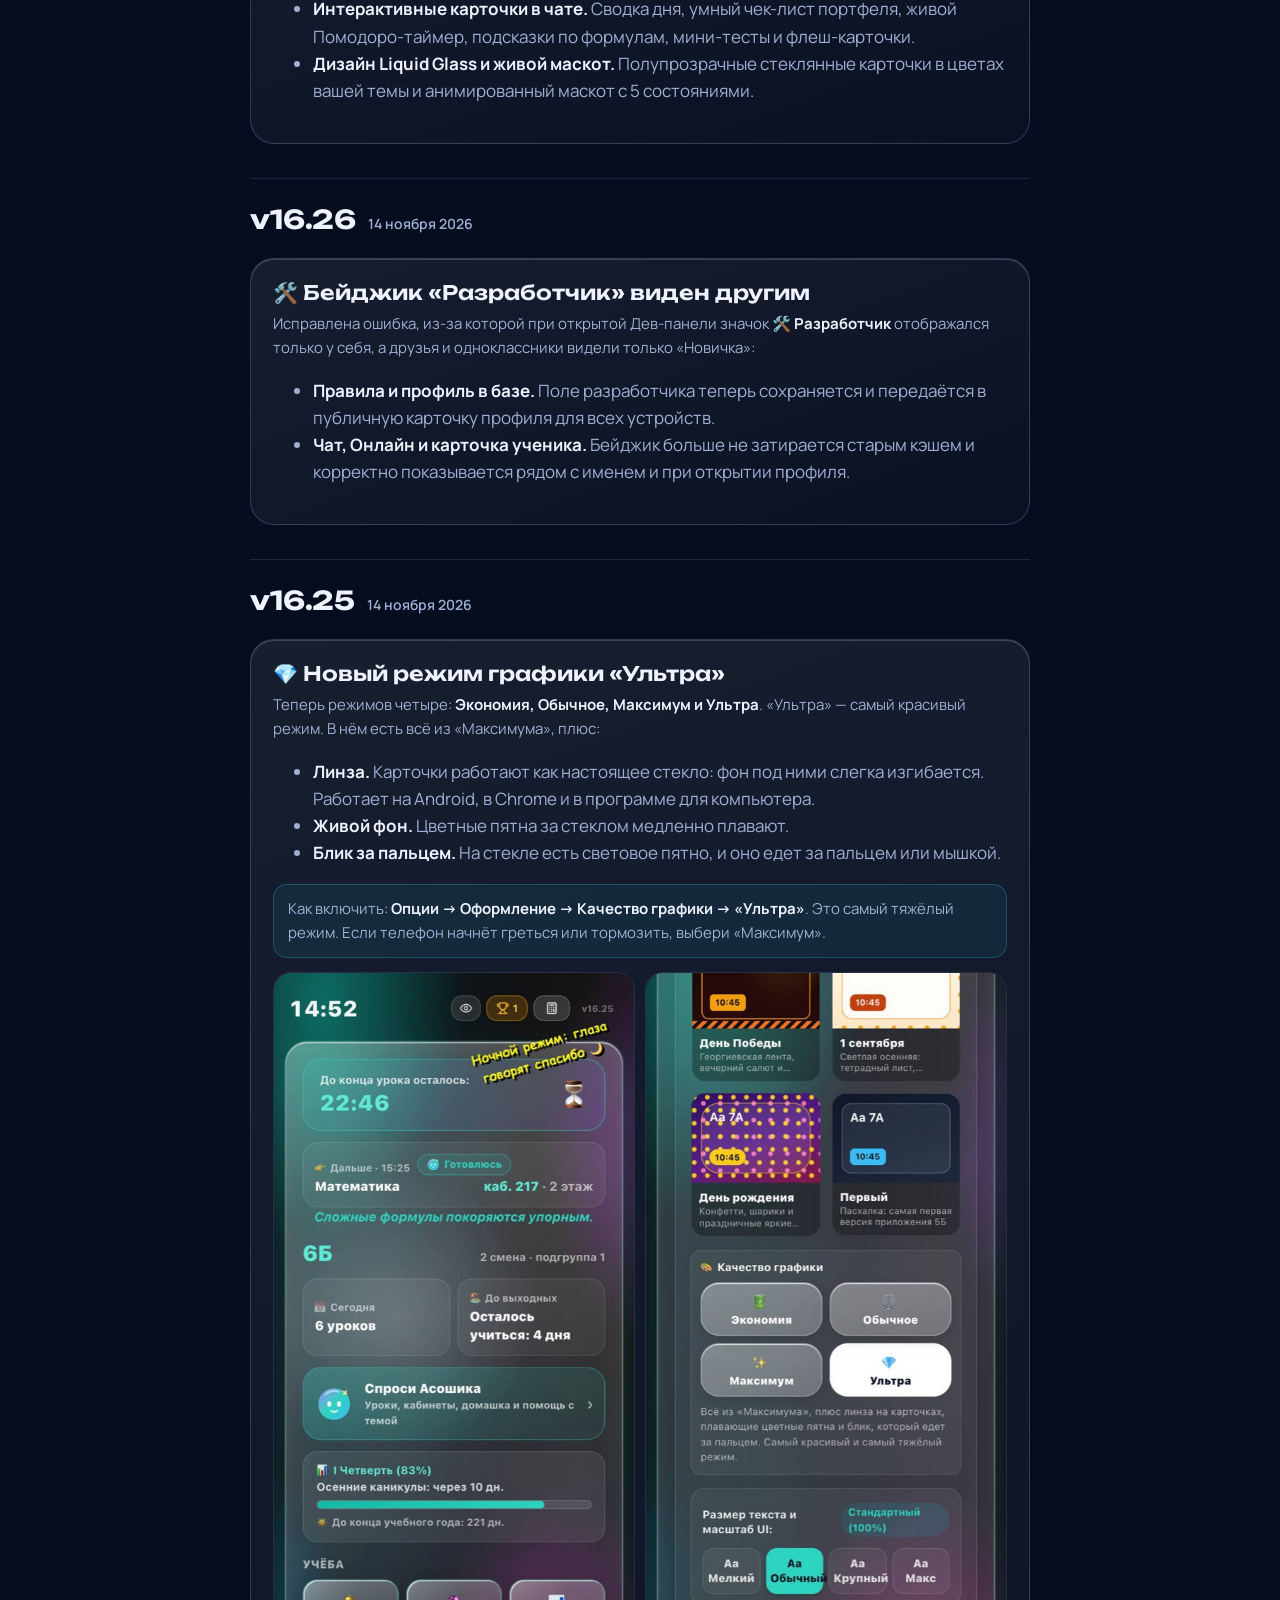
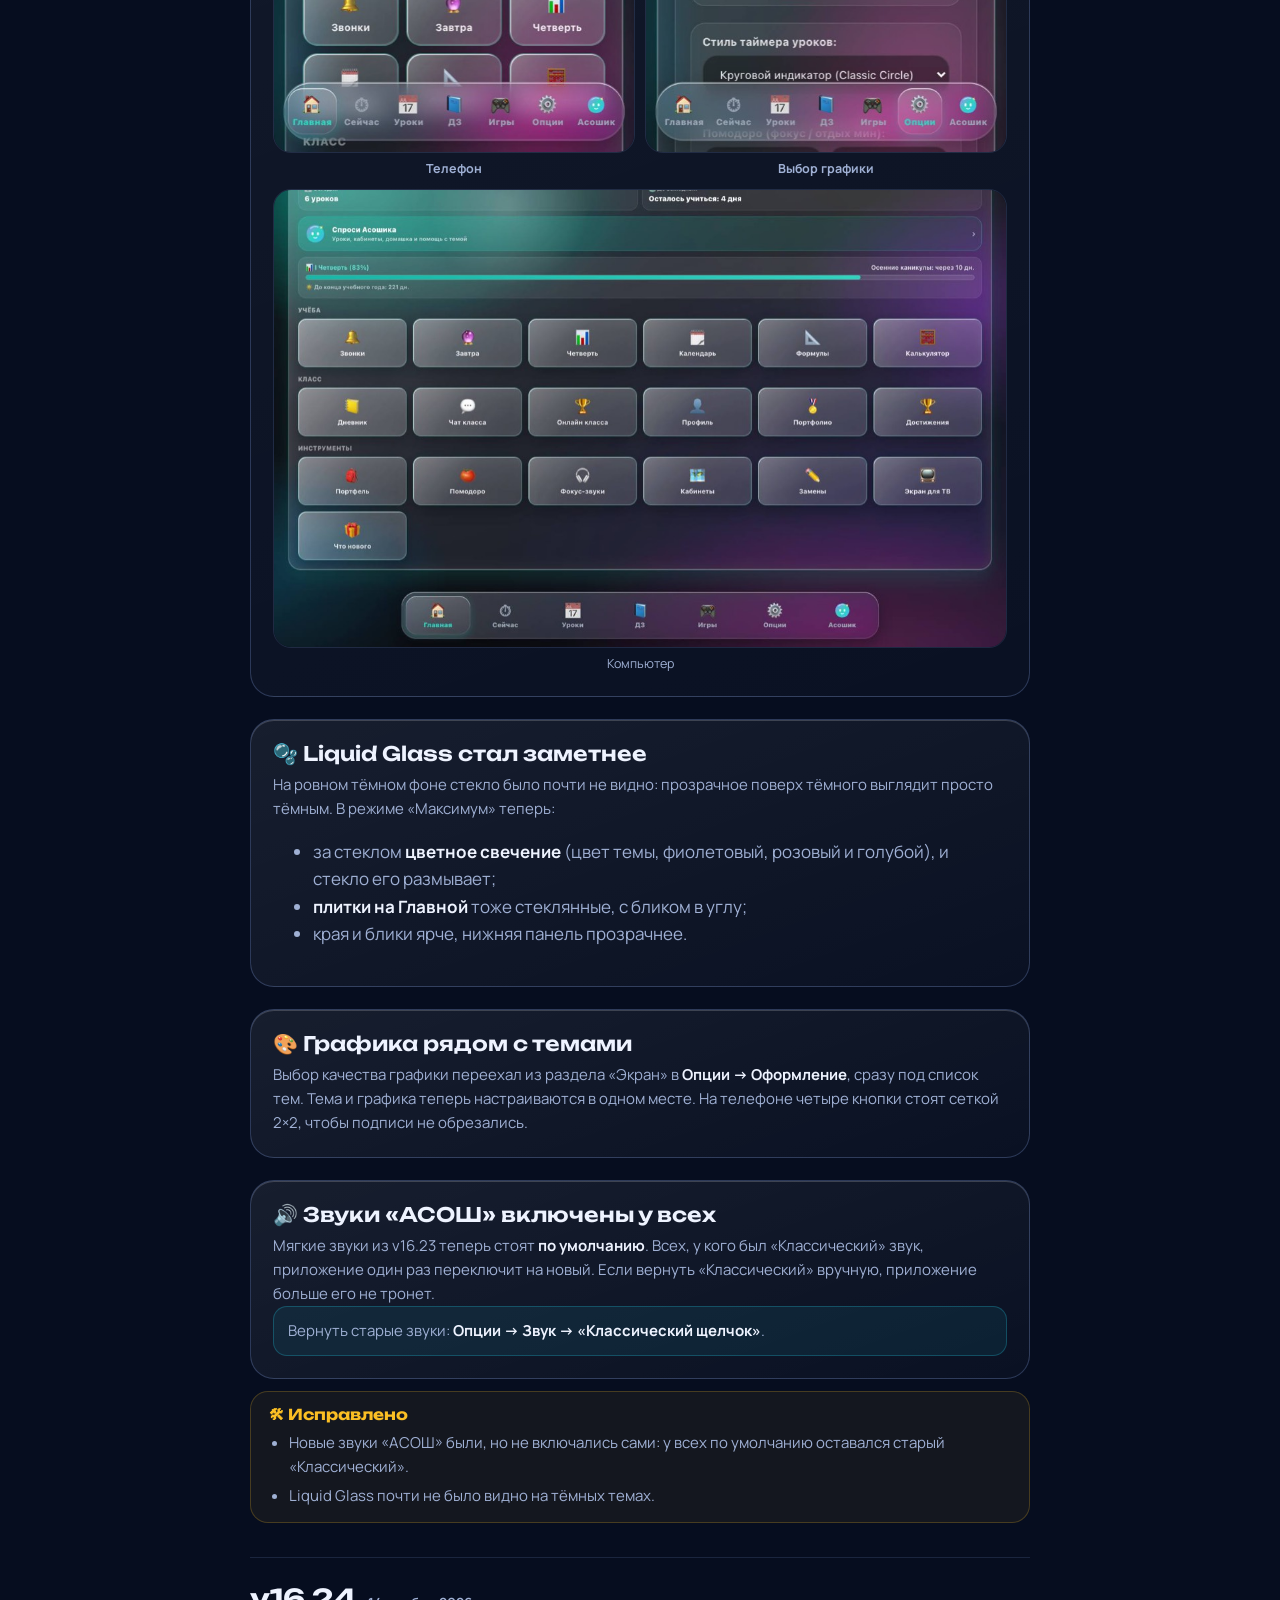
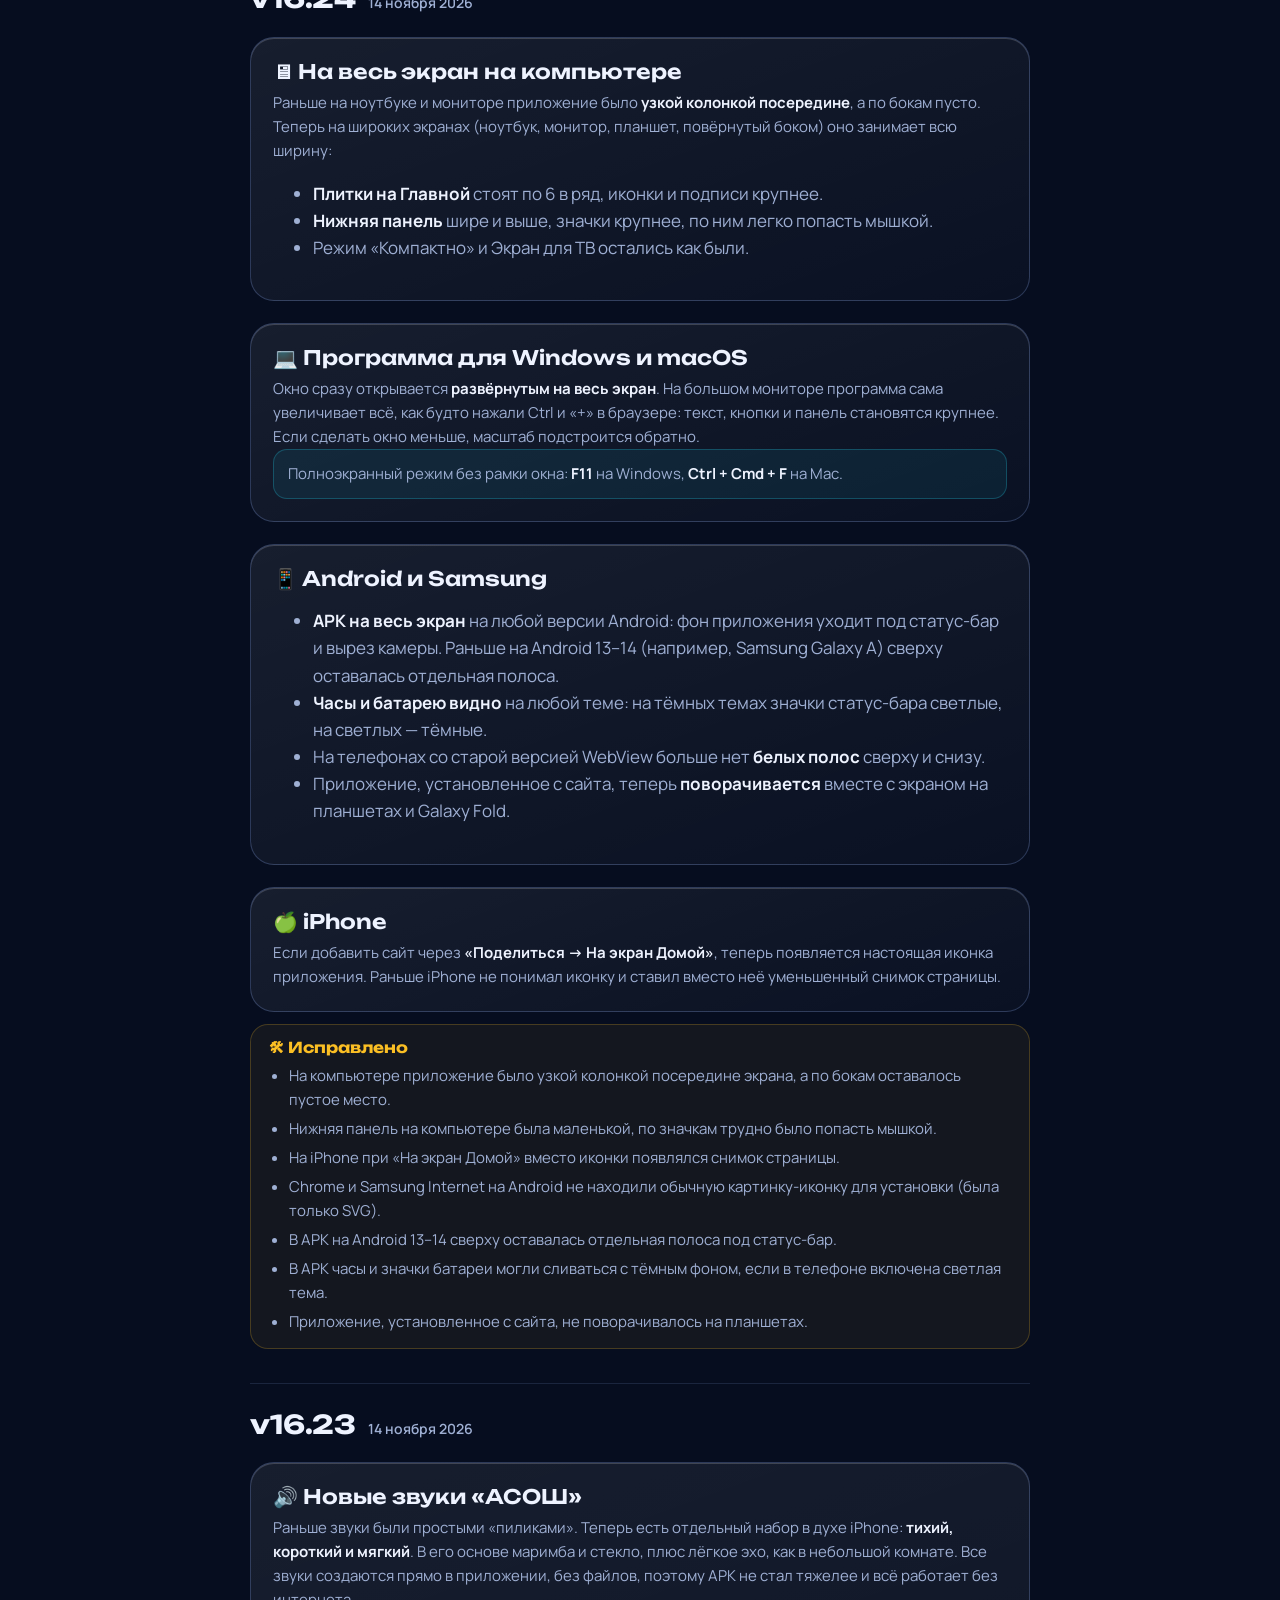
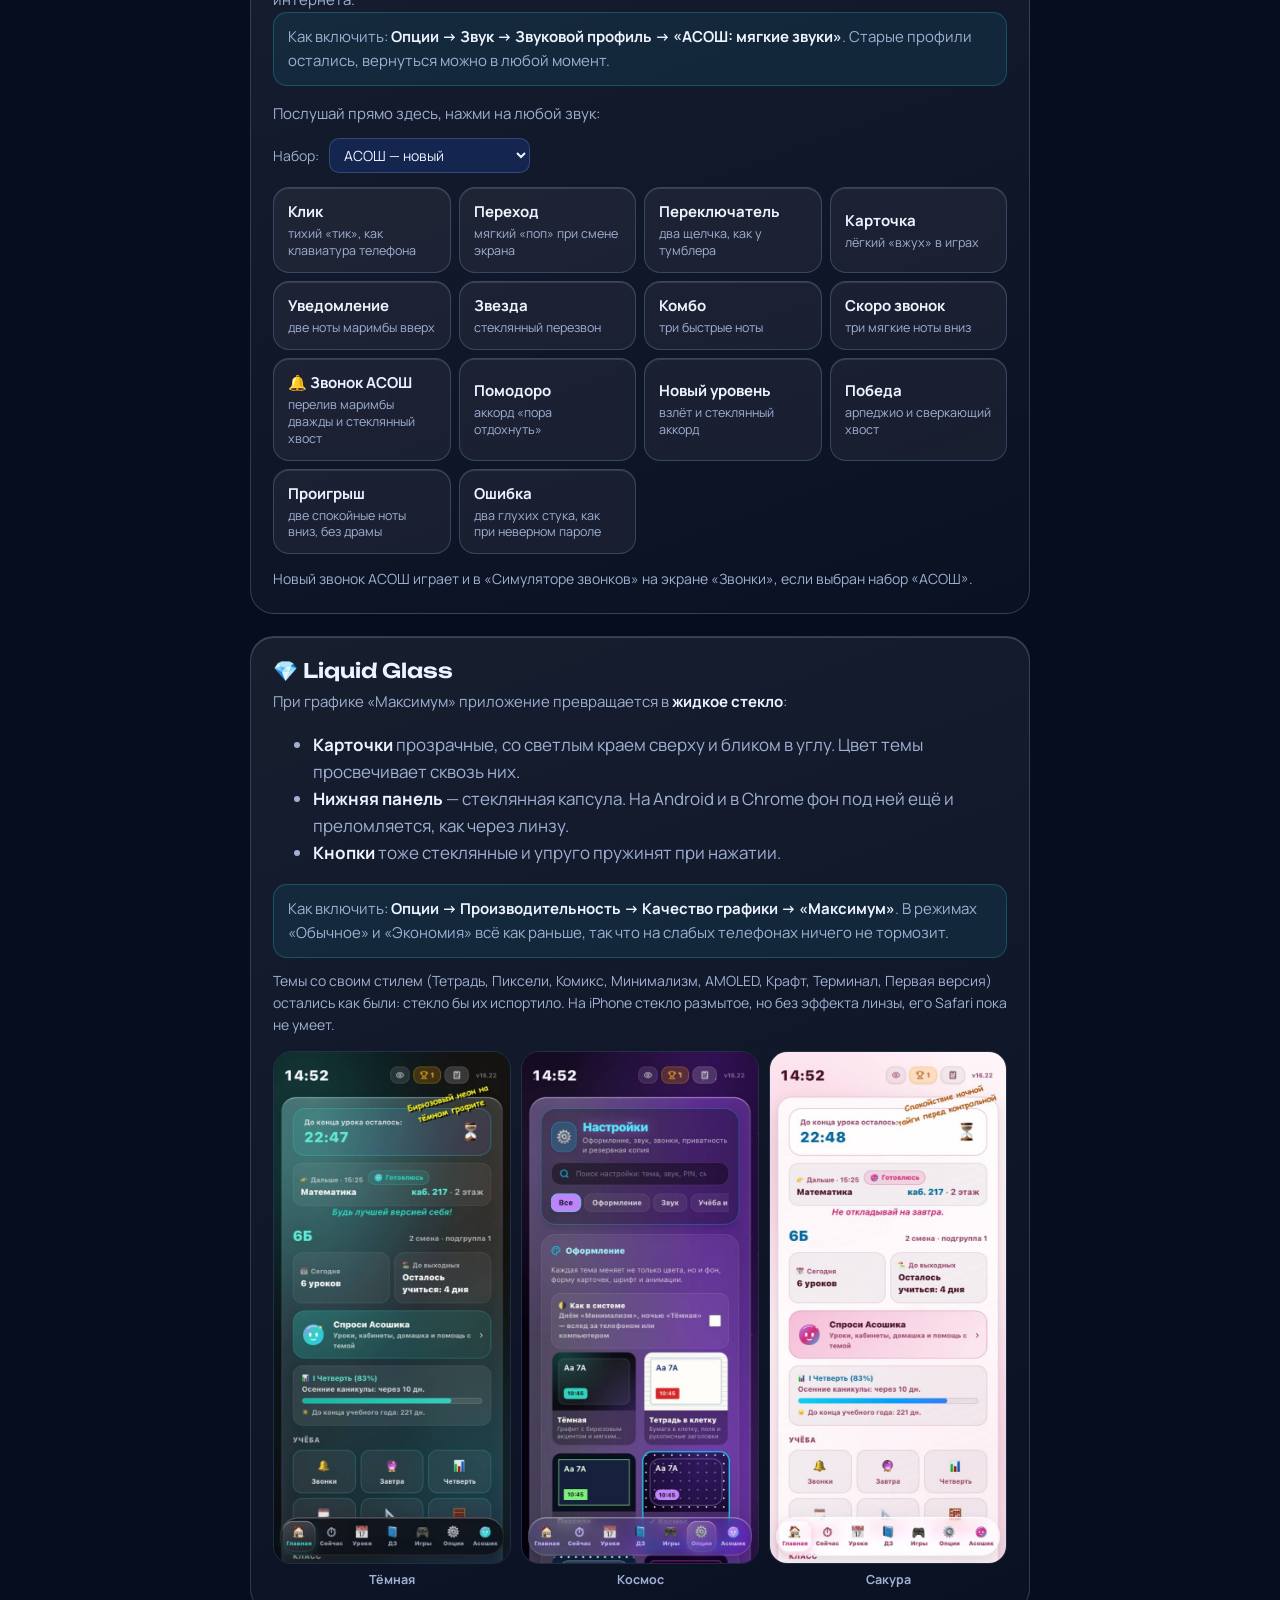
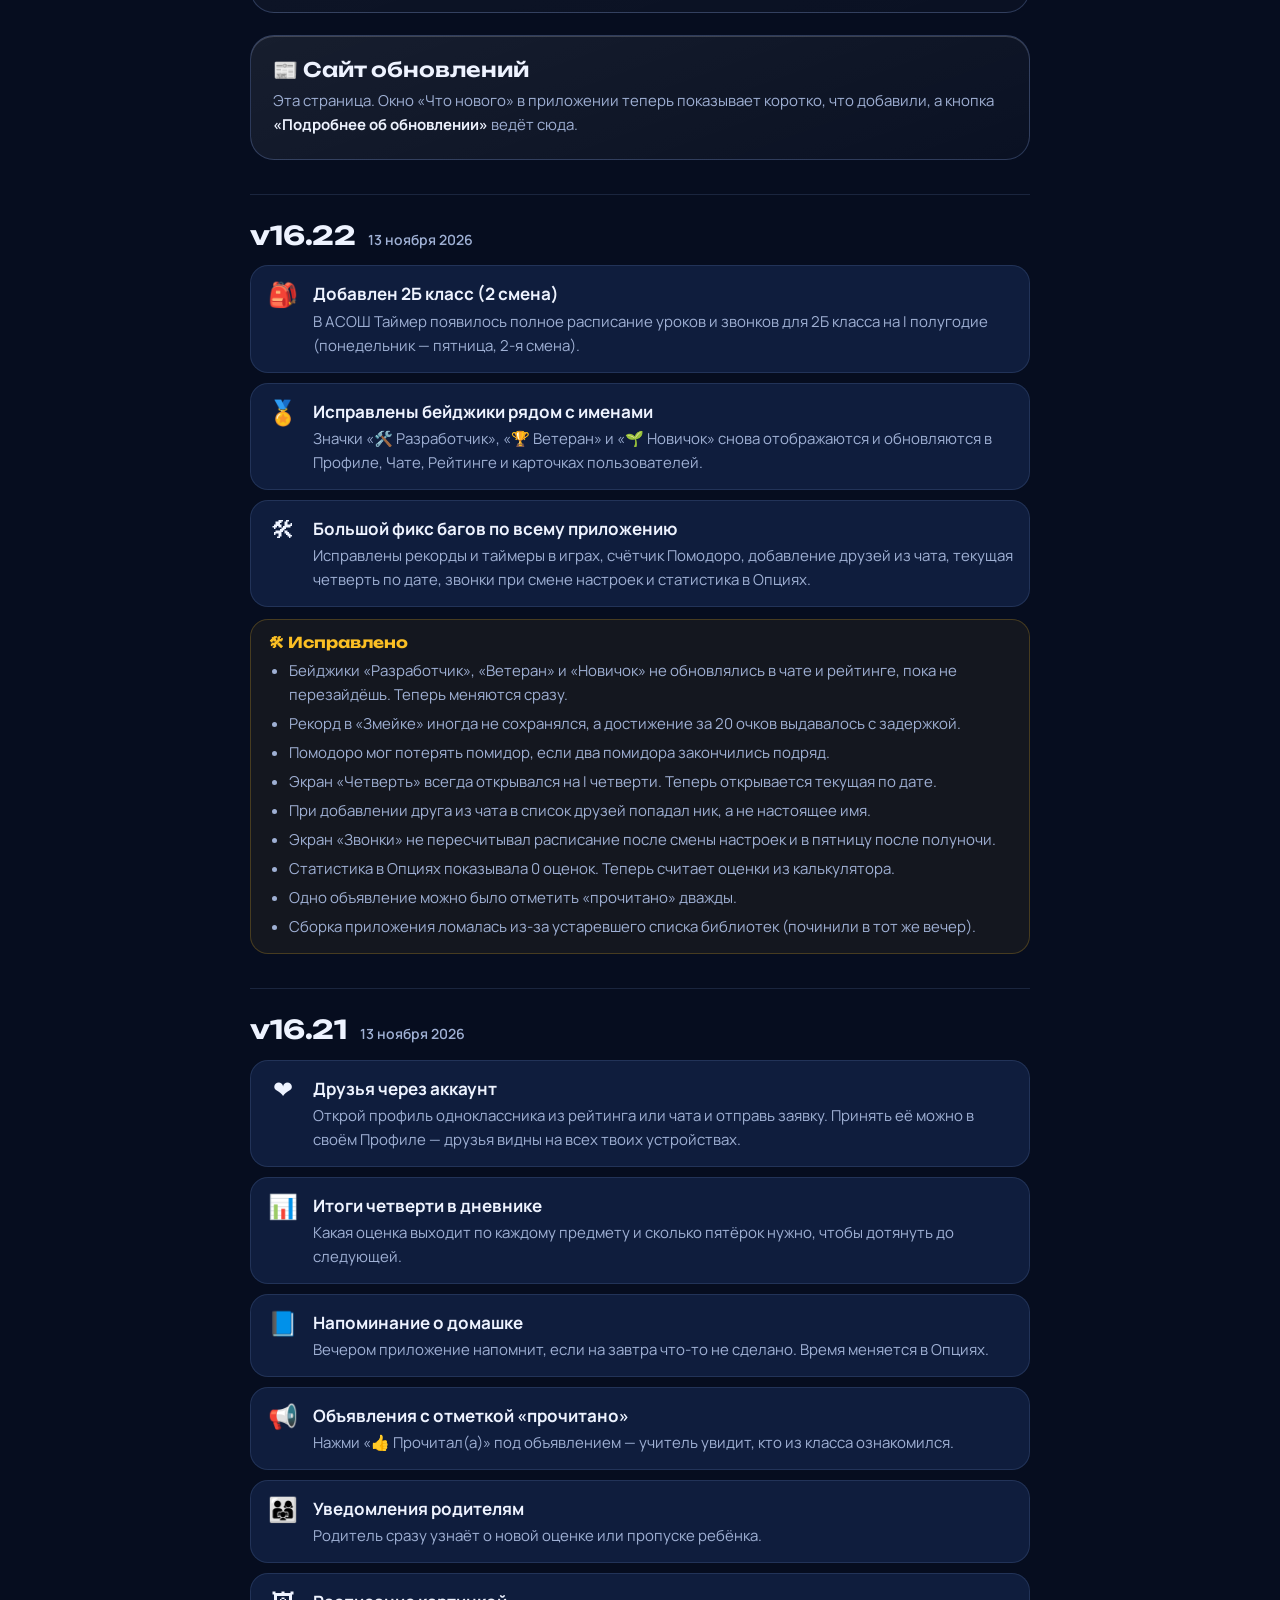
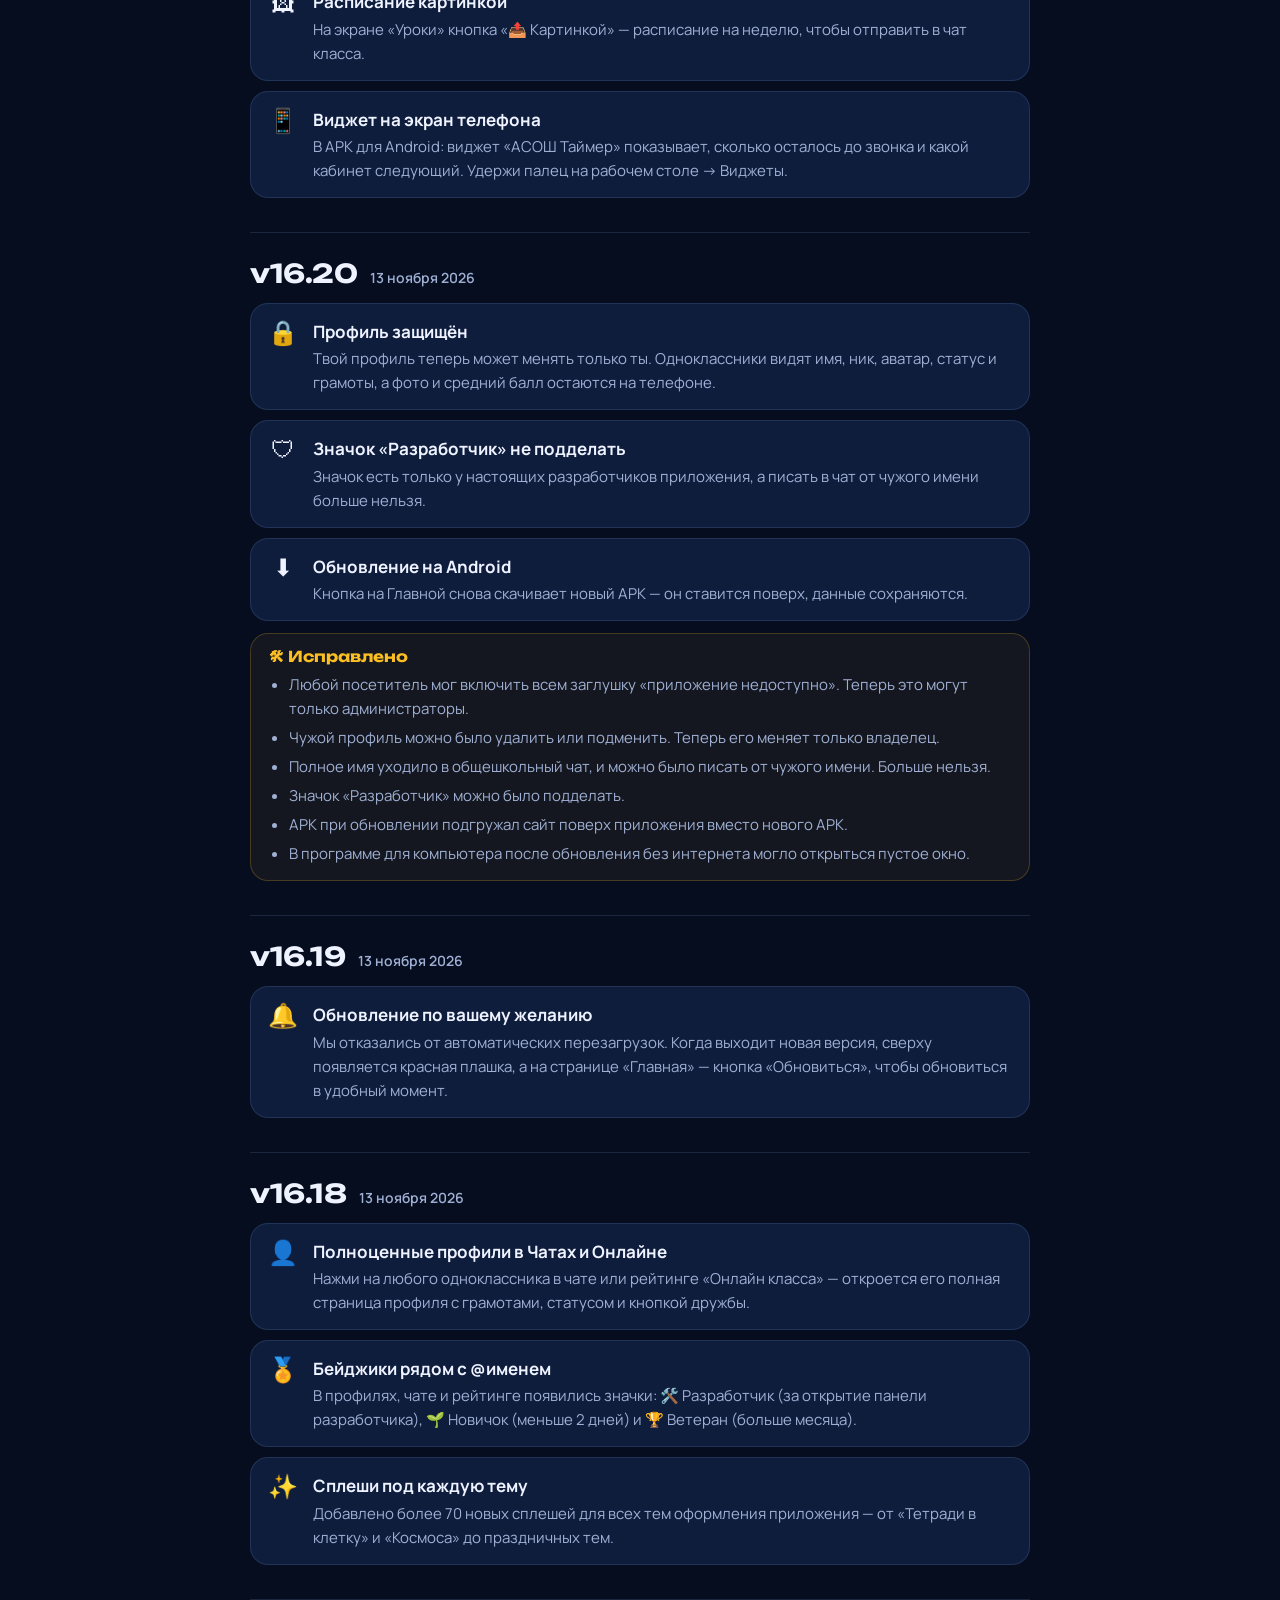
==== commit 5debbc95: "v17.2: подробное обновление" ====
--- a/updates/index.html
+++ b/updates/index.html
@@ -65,7 +65,7 @@
       </a>
       <nav class="nav-links" aria-label="Разделы">
         <a href="../#features">Возможности</a>
-        <a href="#v17-1">Последнее</a>
+        <a href="#v17-2">Последнее</a>
         <a href="#history">История</a>
       </nav>
       <a class="btn btn-small" href="../#download">Установить</a>
@@ -77,10 +77,18 @@
       <div class="upd-hero">
         <h1>Обновления</h1>
         <p>Что нового в АСОШ Таймер — подробно о каждой версии: новые функции и все исправленные баги. В приложении это окно «Что нового» с кнопкой «Подробнее».</p>
-        <nav class="toc" aria-label="Версии"><a href="#v17-1">v17.1</a><a href="#v17-0">v17.0</a><a href="#v16-30.2">v16.30.2</a><a href="#v16-30.1">v16.30.1</a><a href="#v16-30">v16.30</a><a href="#v16-29">v16.29</a><a href="#v16-26">v16.26</a><a href="#v16-25">v16.25</a><a href="#v16-24">v16.24</a><a href="#v16-23">v16.23</a><a href="#v16-22">v16.22</a><a href="#v16-21">v16.21</a><a href="#v16-20">v16.20</a><a href="#v16-19">v16.19</a><a href="#v16-18">v16.18</a><a href="#v16-17">v16.17</a><a href="#v16-12">v16.12</a><a href="#v16-11">v16.11</a><a href="#v16-10">v16.10</a><a href="#v16-9">v16.9</a><a href="#v16-8">v16.8</a><a href="#v16-7">v16.7</a><a href="#v16-6">v16.6</a><a href="#v16-5">v16.5</a><a href="#v16-4">v16.4</a><a href="#v16-3">v16.3</a><a href="#v16-2">v16.2</a><a href="#v16-1">v16.1</a><a href="#v16-0">v16.0</a><a href="#v15-2">v15.2</a><a href="#v15-1">v15.1</a><a href="#4-ноября-2026">4 ноября 2026</a><a href="#26-октября-2026">26 октября 2026</a></nav>
+        <nav class="toc" aria-label="Версии"><a href="#v17-2">v17.2</a><a href="#v17-1">v17.1</a><a href="#v17-0">v17.0</a><a href="#v16-30.2">v16.30.2</a><a href="#v16-30.1">v16.30.1</a><a href="#v16-30">v16.30</a><a href="#v16-29">v16.29</a><a href="#v16-26">v16.26</a><a href="#v16-25">v16.25</a><a href="#v16-24">v16.24</a><a href="#v16-23">v16.23</a><a href="#v16-22">v16.22</a><a href="#v16-21">v16.21</a><a href="#v16-20">v16.20</a><a href="#v16-19">v16.19</a><a href="#v16-18">v16.18</a><a href="#v16-17">v16.17</a><a href="#v16-12">v16.12</a><a href="#v16-11">v16.11</a><a href="#v16-10">v16.10</a><a href="#v16-9">v16.9</a><a href="#v16-8">v16.8</a><a href="#v16-7">v16.7</a><a href="#v16-6">v16.6</a><a href="#v16-5">v16.5</a><a href="#v16-4">v16.4</a><a href="#v16-3">v16.3</a><a href="#v16-2">v16.2</a><a href="#v16-1">v16.1</a><a href="#v16-0">v16.0</a><a href="#v15-2">v15.2</a><a href="#v15-1">v15.1</a><a href="#4-ноября-2026">4 ноября 2026</a><a href="#26-октября-2026">26 октября 2026</a></nav>
       </div>
-<section class="rel" id="v17-1">
-        <div class="rel-head"><h2>v17.1</h2><span class="date">15 ноября 2026</span><span class="badge">НОВОЕ</span></div>
+<section class="rel" id="v17-2">
+        <div class="rel-head"><h2>v17.2</h2><span class="date">15 ноября 2026</span><span class="badge">НОВОЕ</span></div>
+        <div class="feature">
+          <h3>🛡 Усилена защита базы и аккаунтов</h3>
+          <p>Закрыты все замечания ИИ-охраны: защита рейтинга онлайна, чата, ДЗ, замен, списка класса, публичного профиля и смена кода при отключении родителя.</p>
+        </div>
+      </section>
+
+      <section class="rel" id="v17-1">
+        <div class="rel-head"><h2>v17.1</h2><span class="date">15 ноября 2026</span></div>
         <div class="feature">
           <h3>🏃 Игра «Беги со звонка» на Windows</h3>
           <p>Исправлены пустые квадратики вместо препятствий и полупрозрачный бегун: ученик и все препятствия теперь рисуются чёткой графикой на любом устройстве.</p>
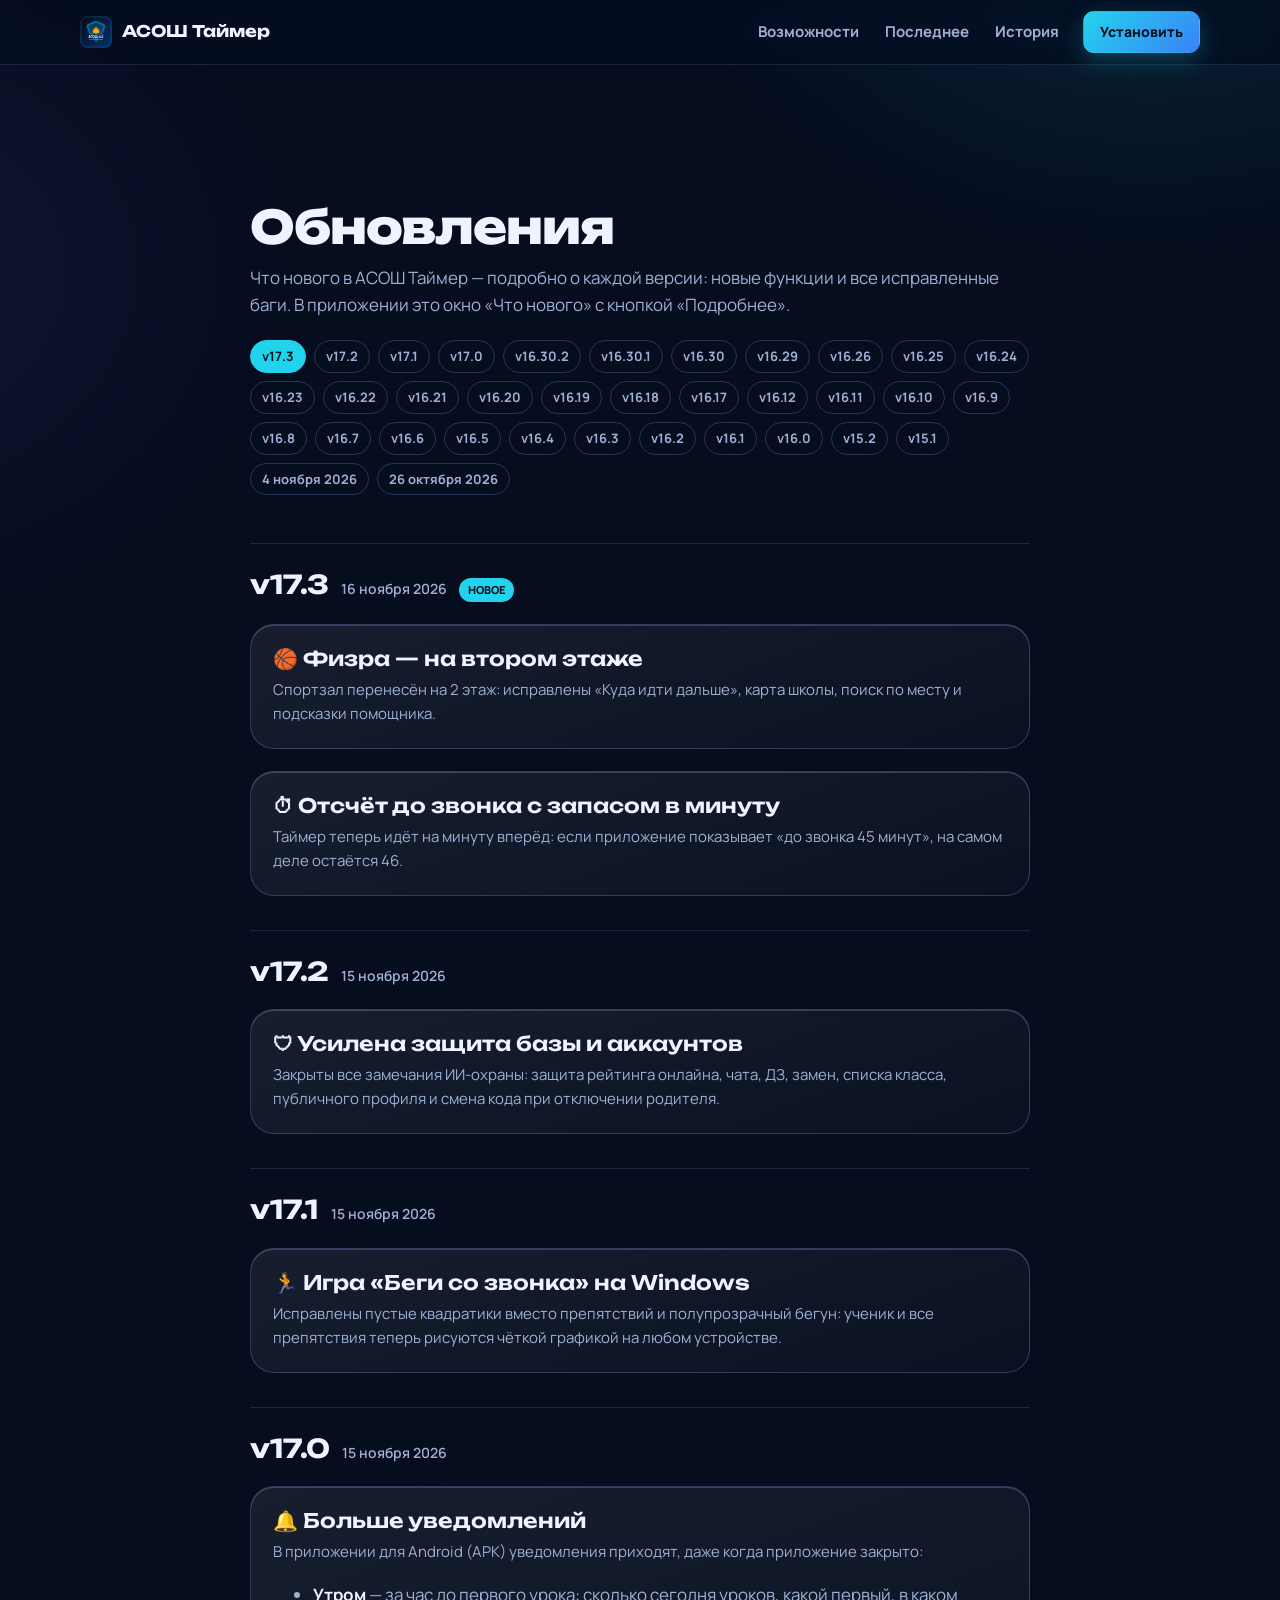
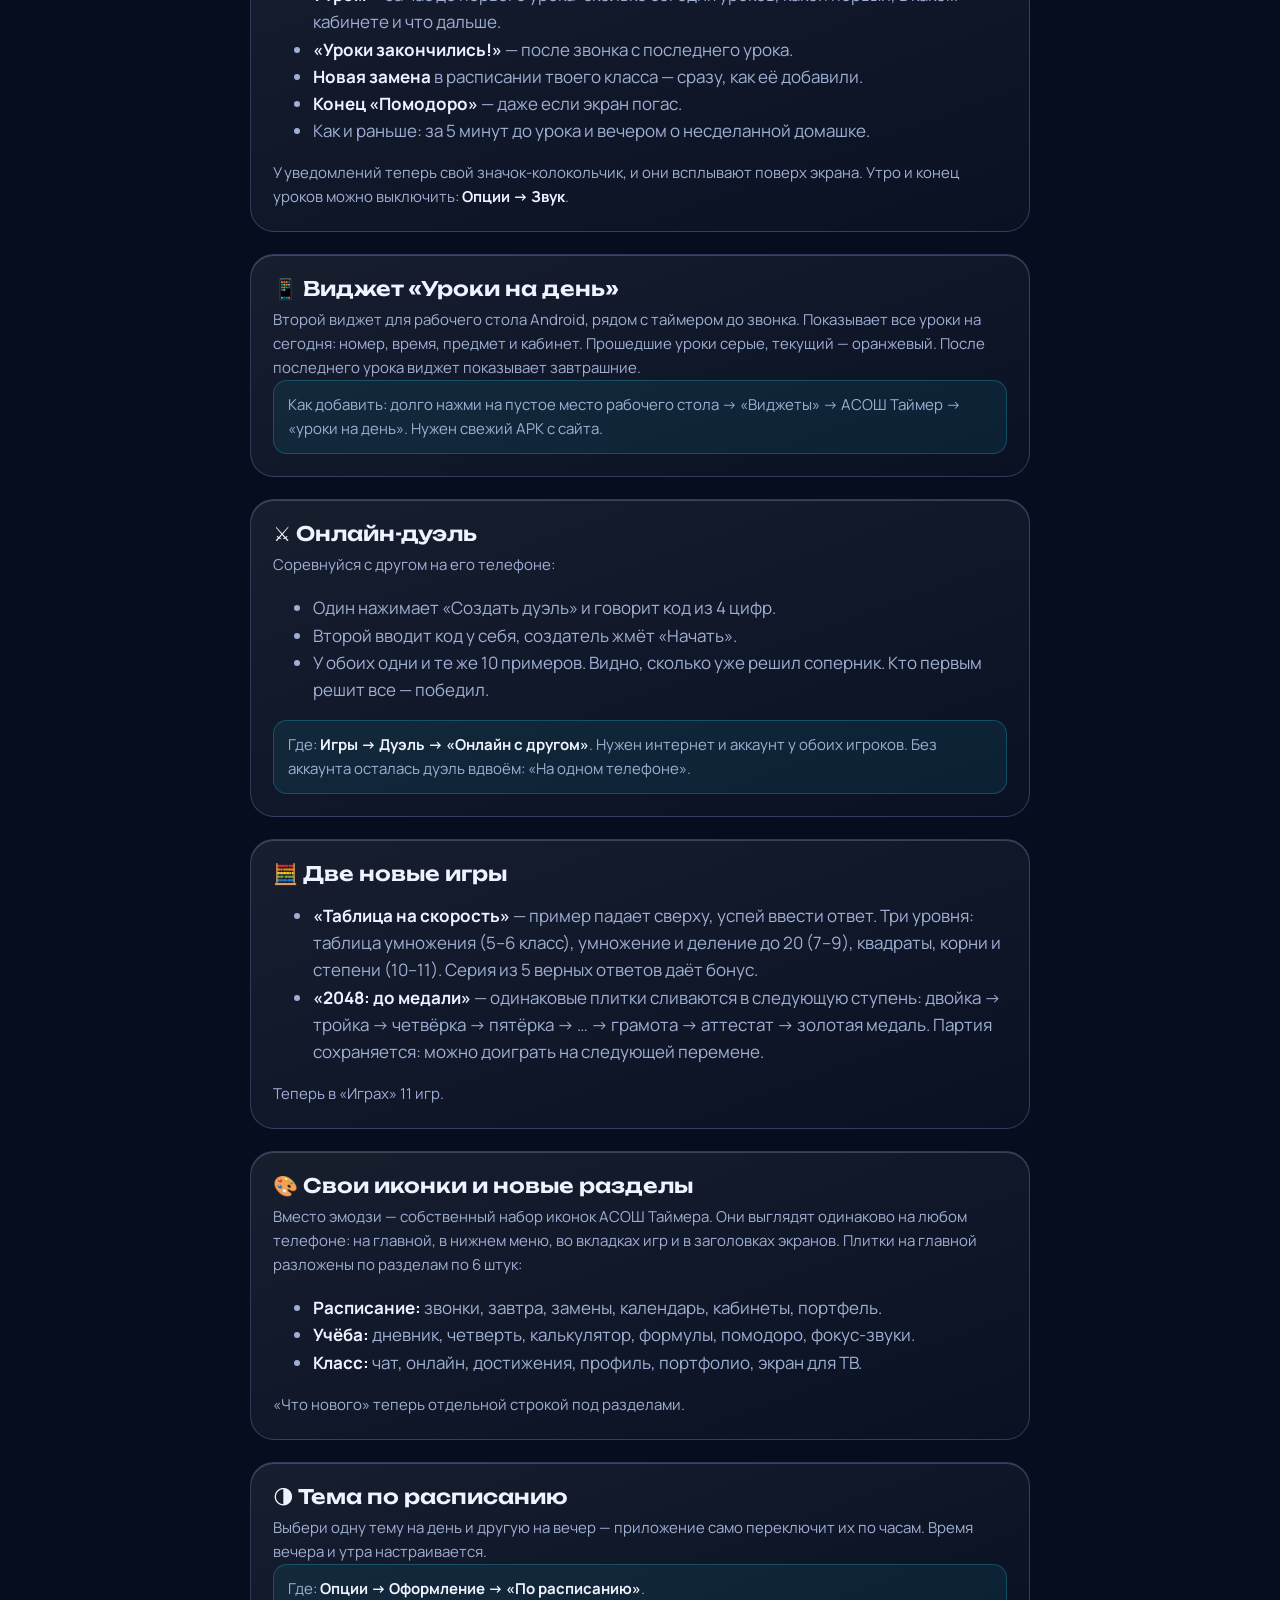
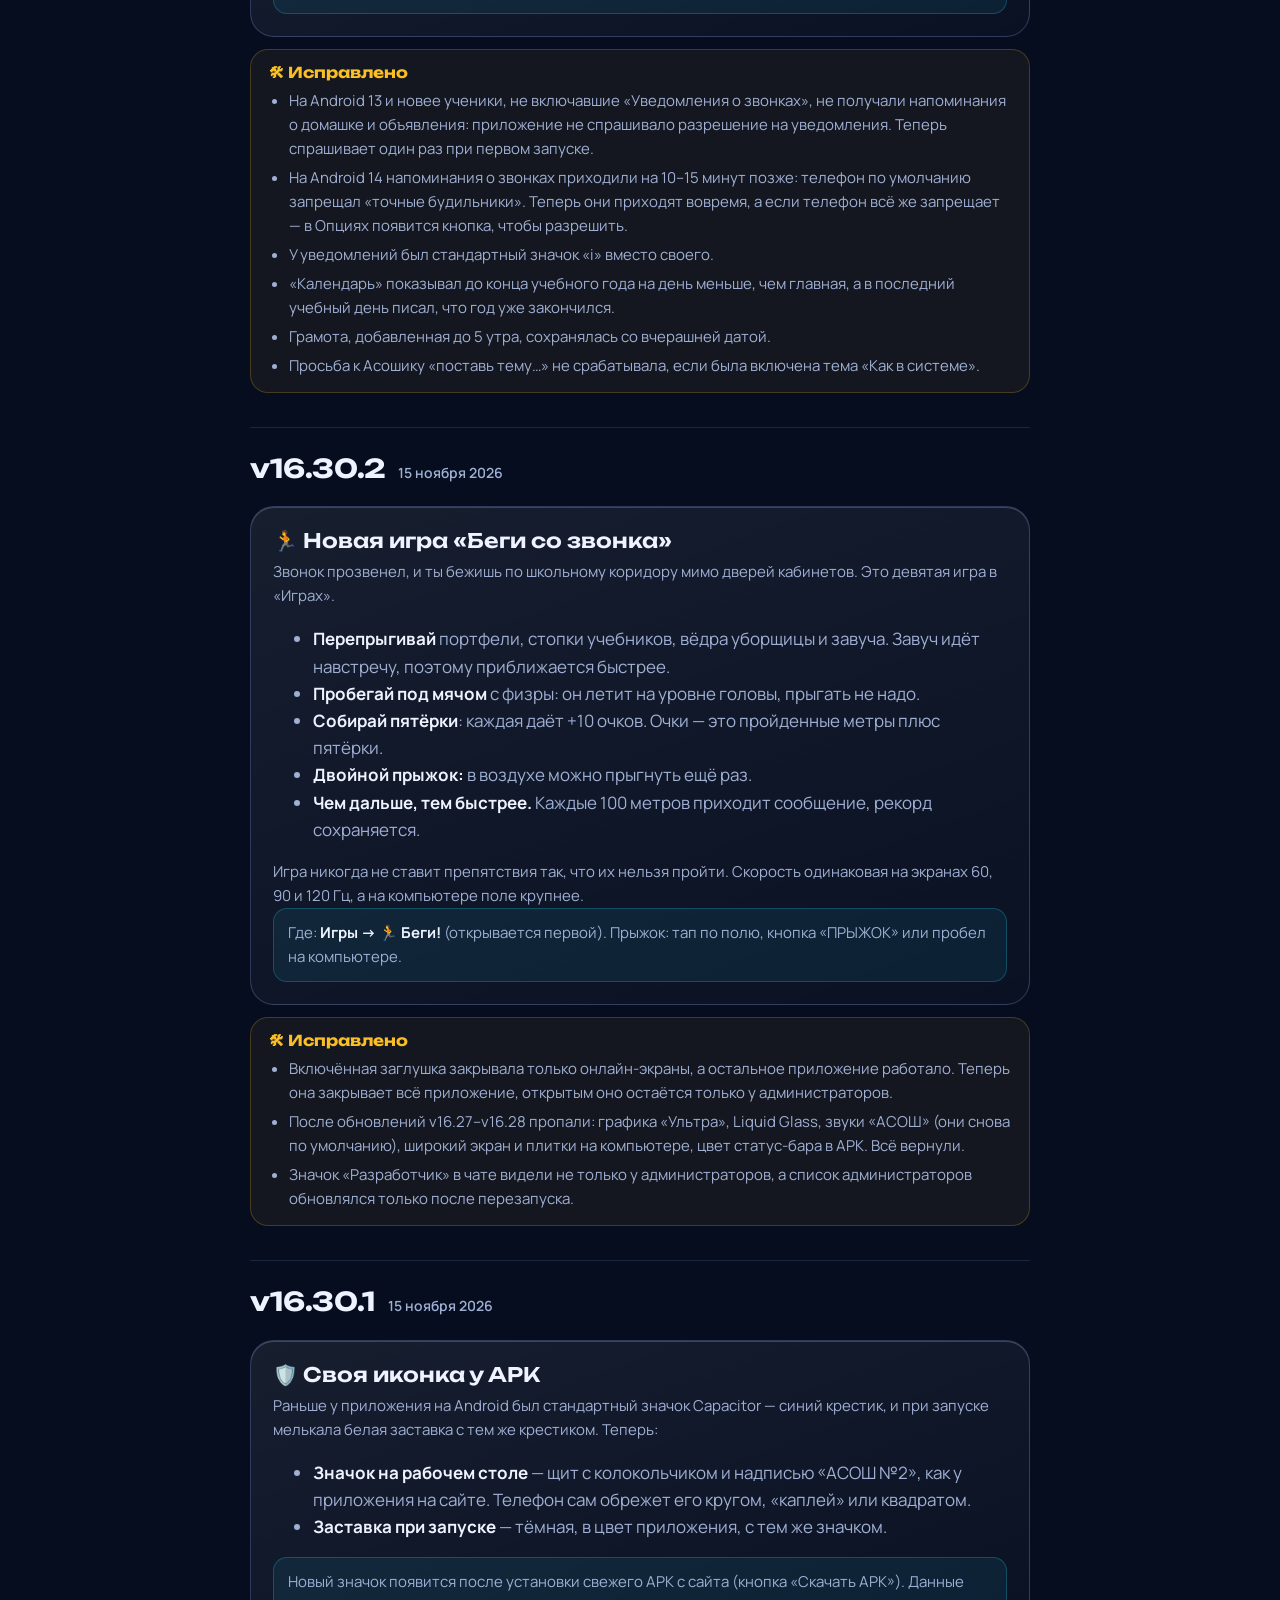
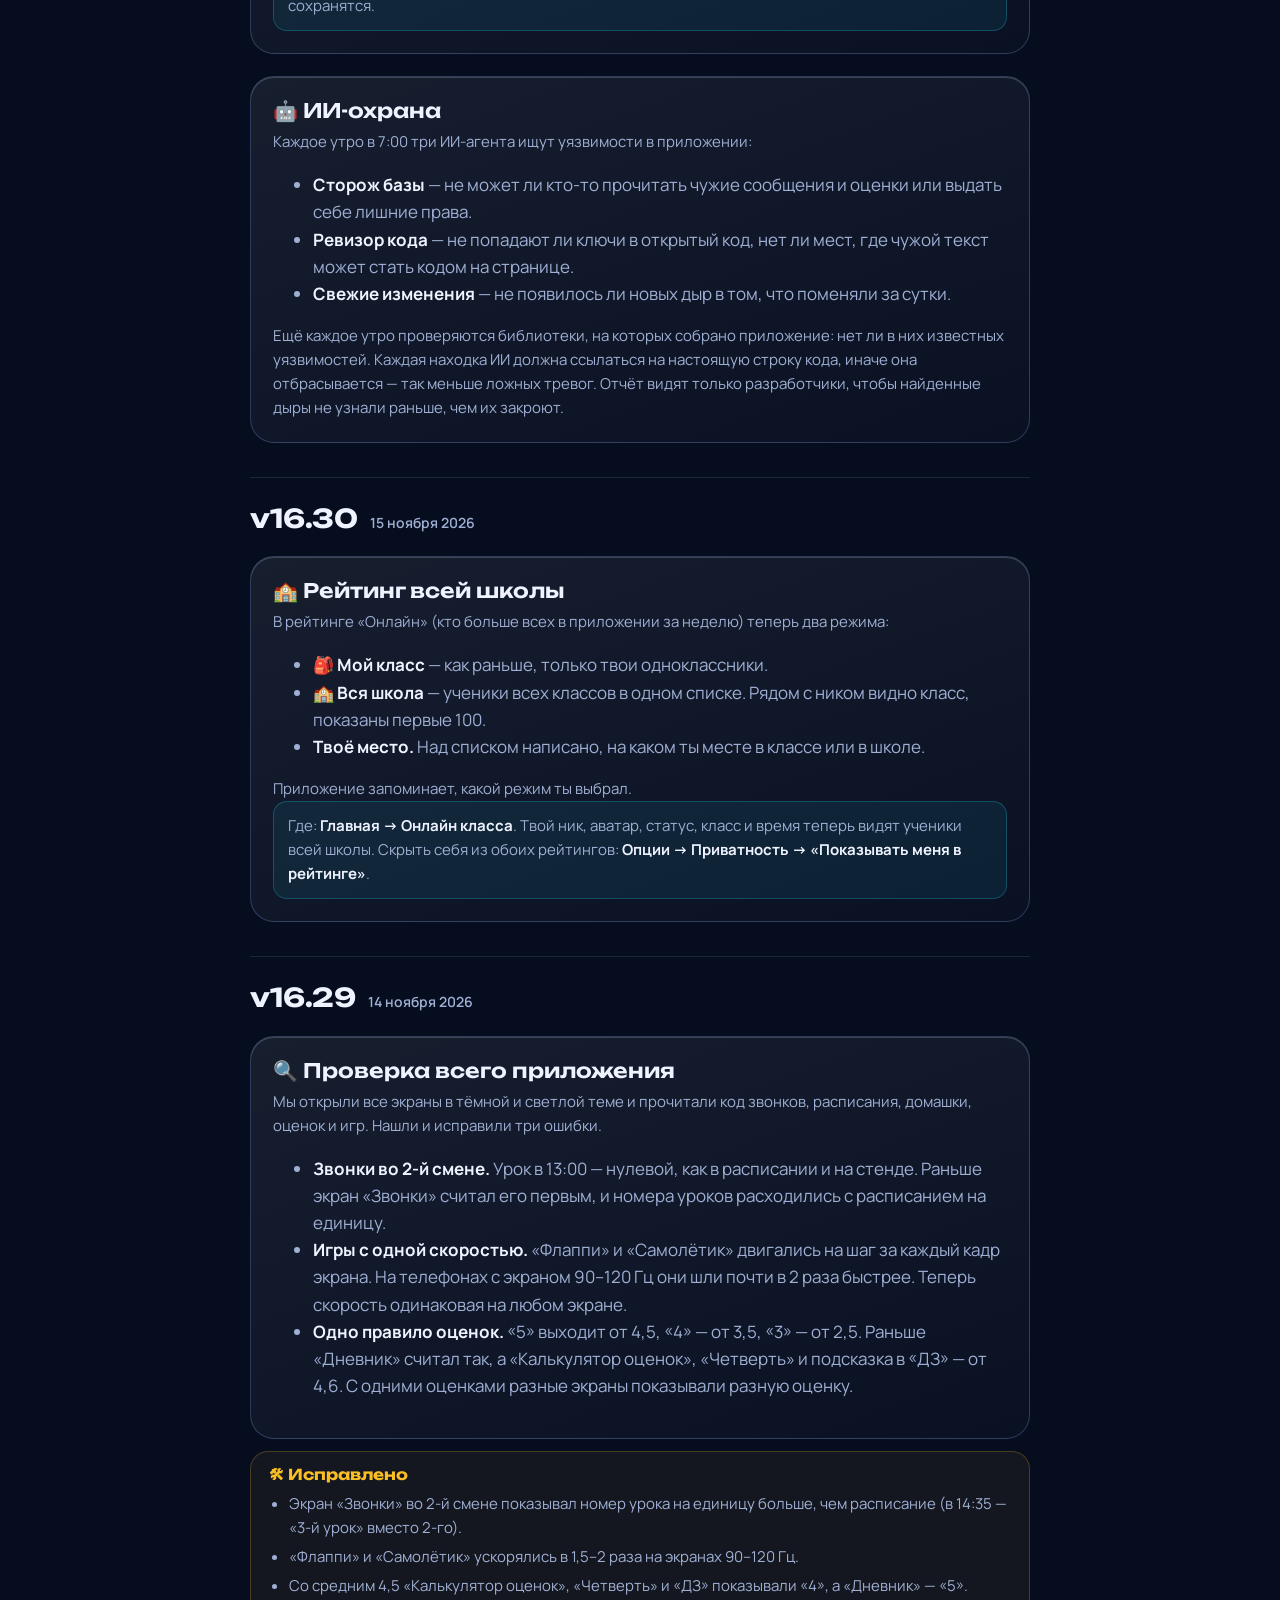
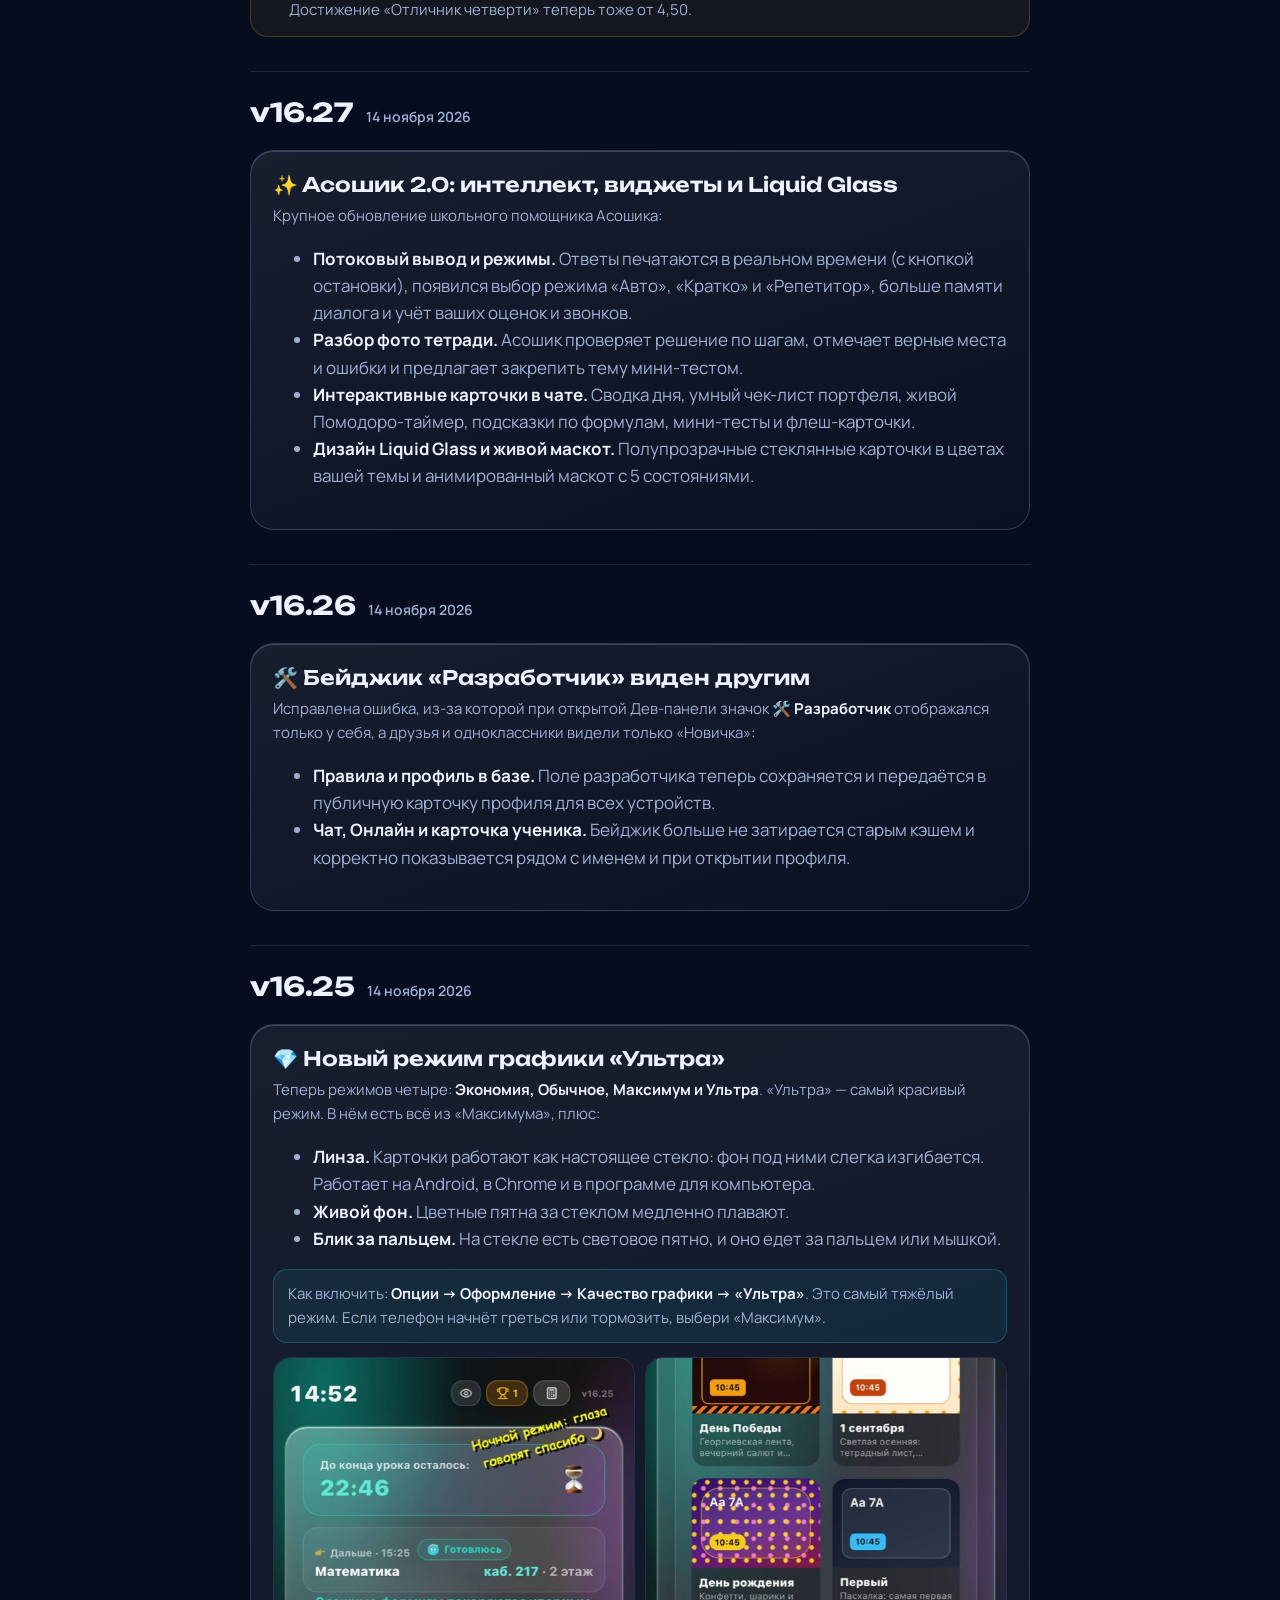
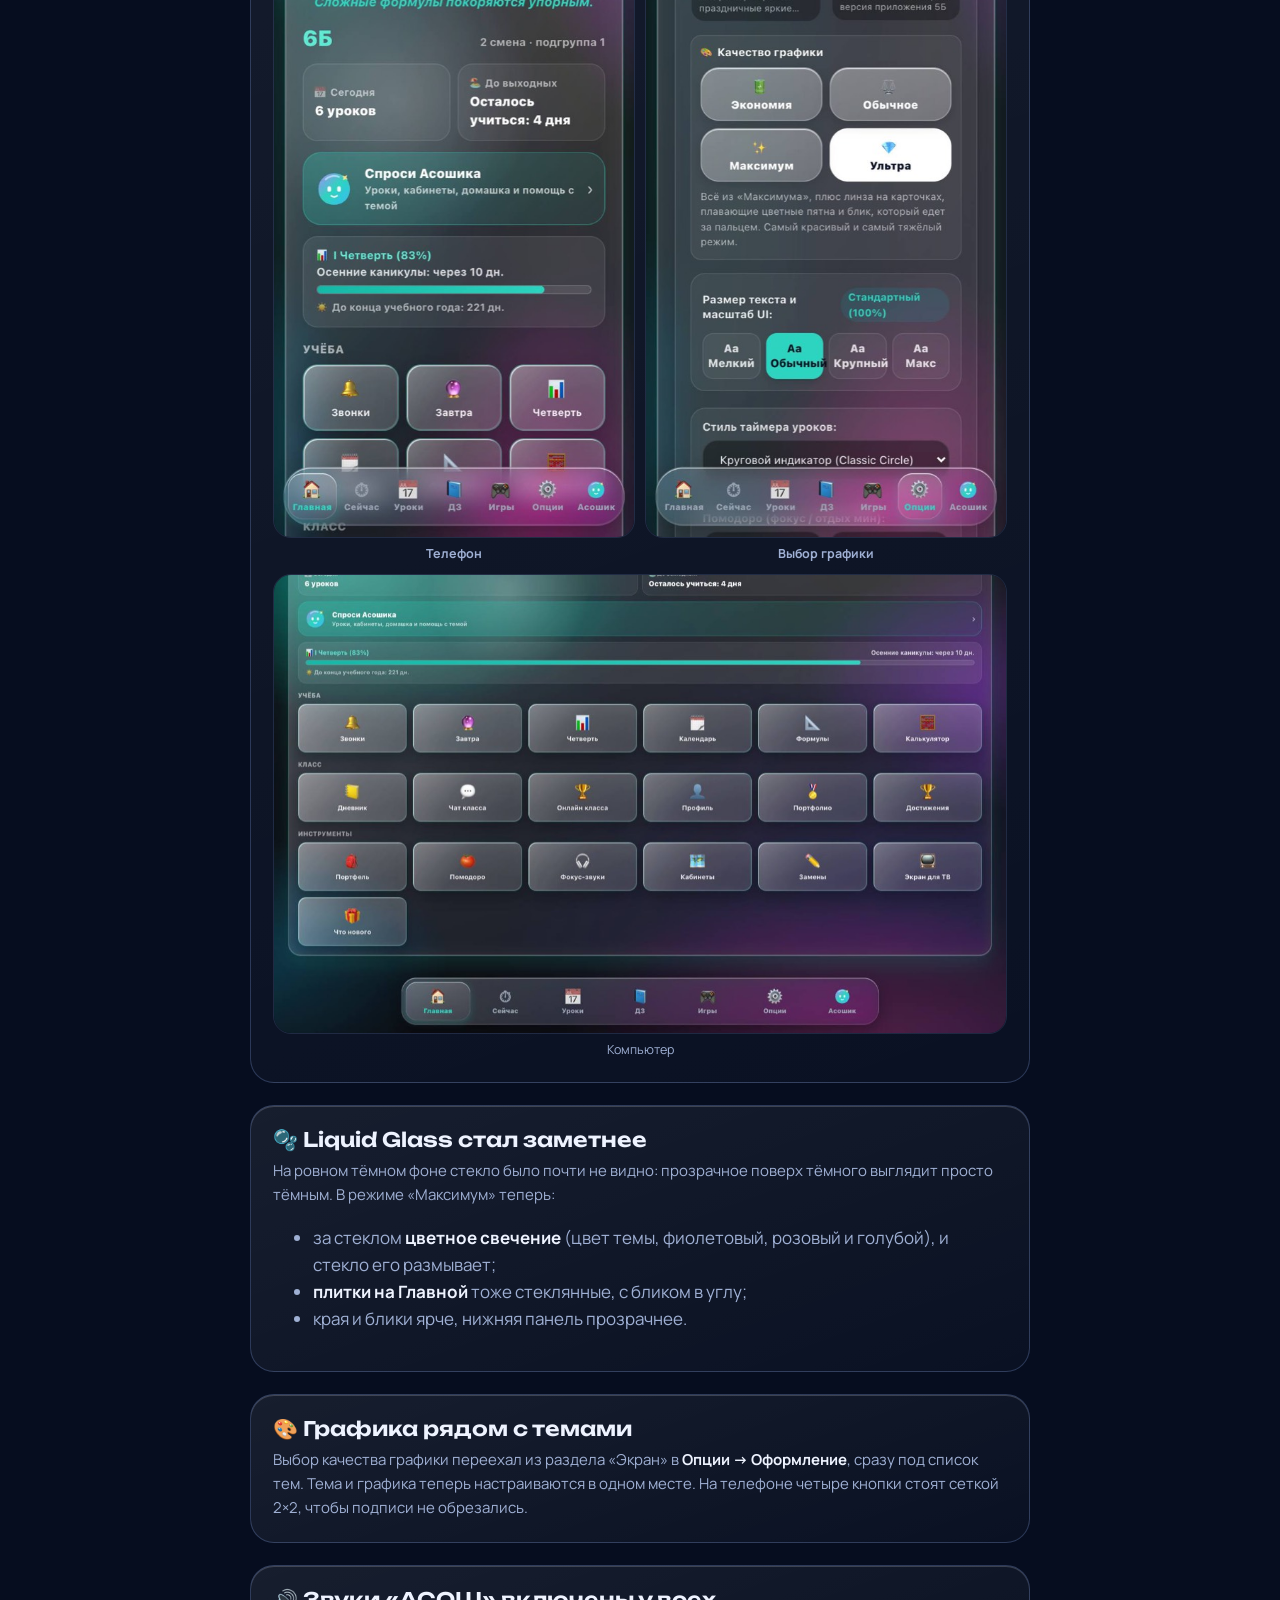
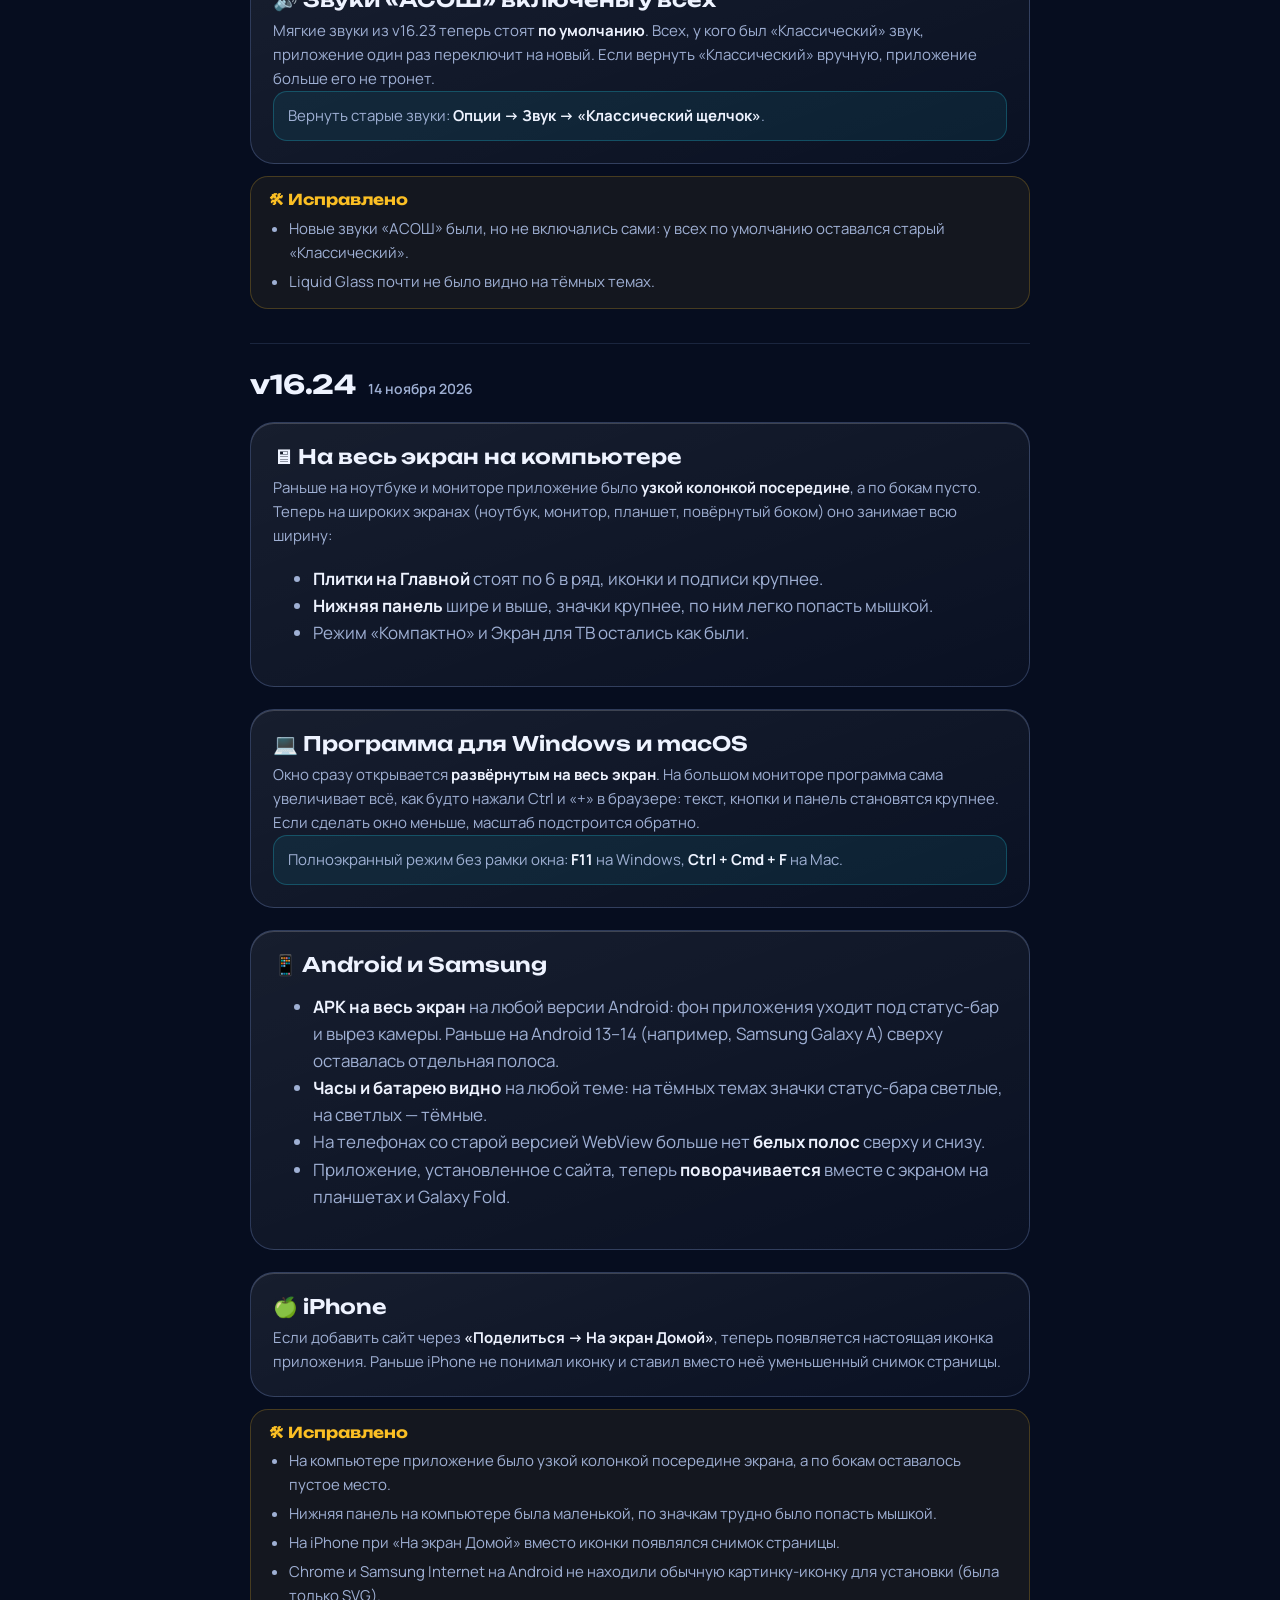
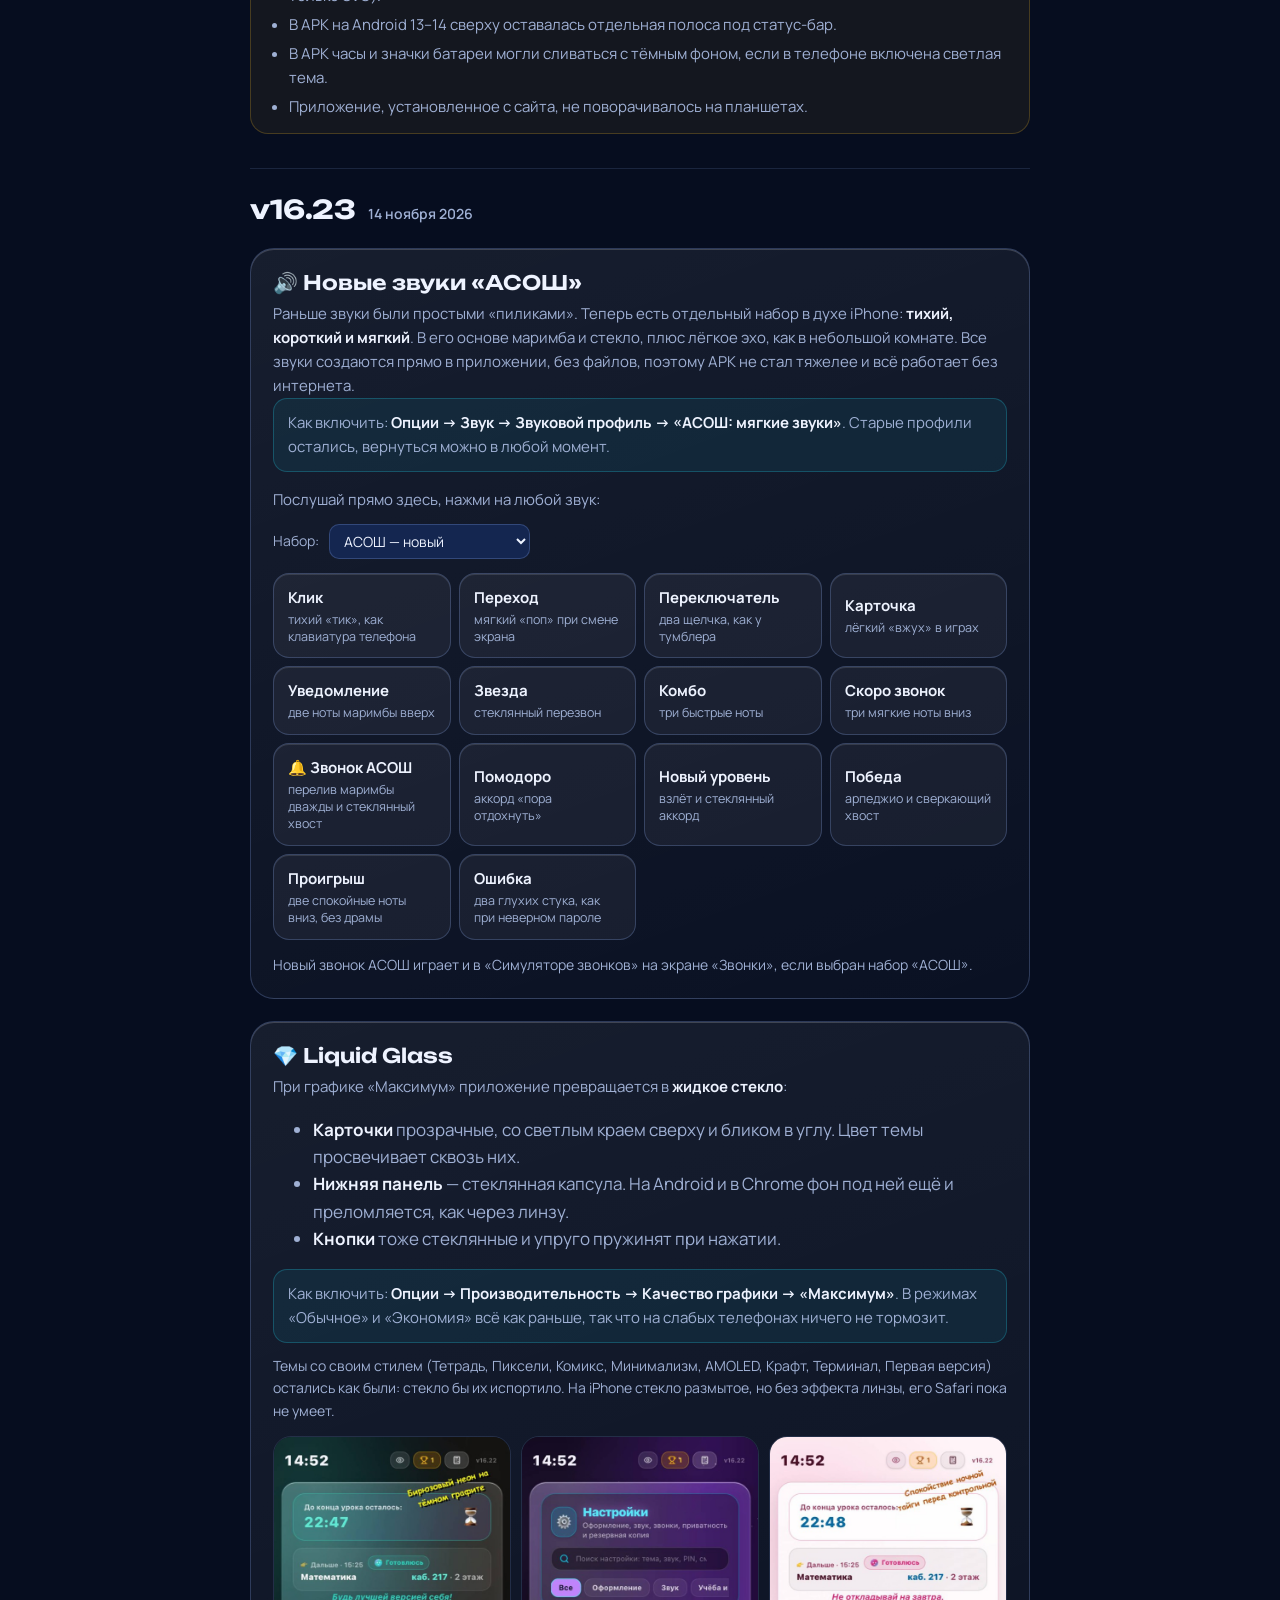
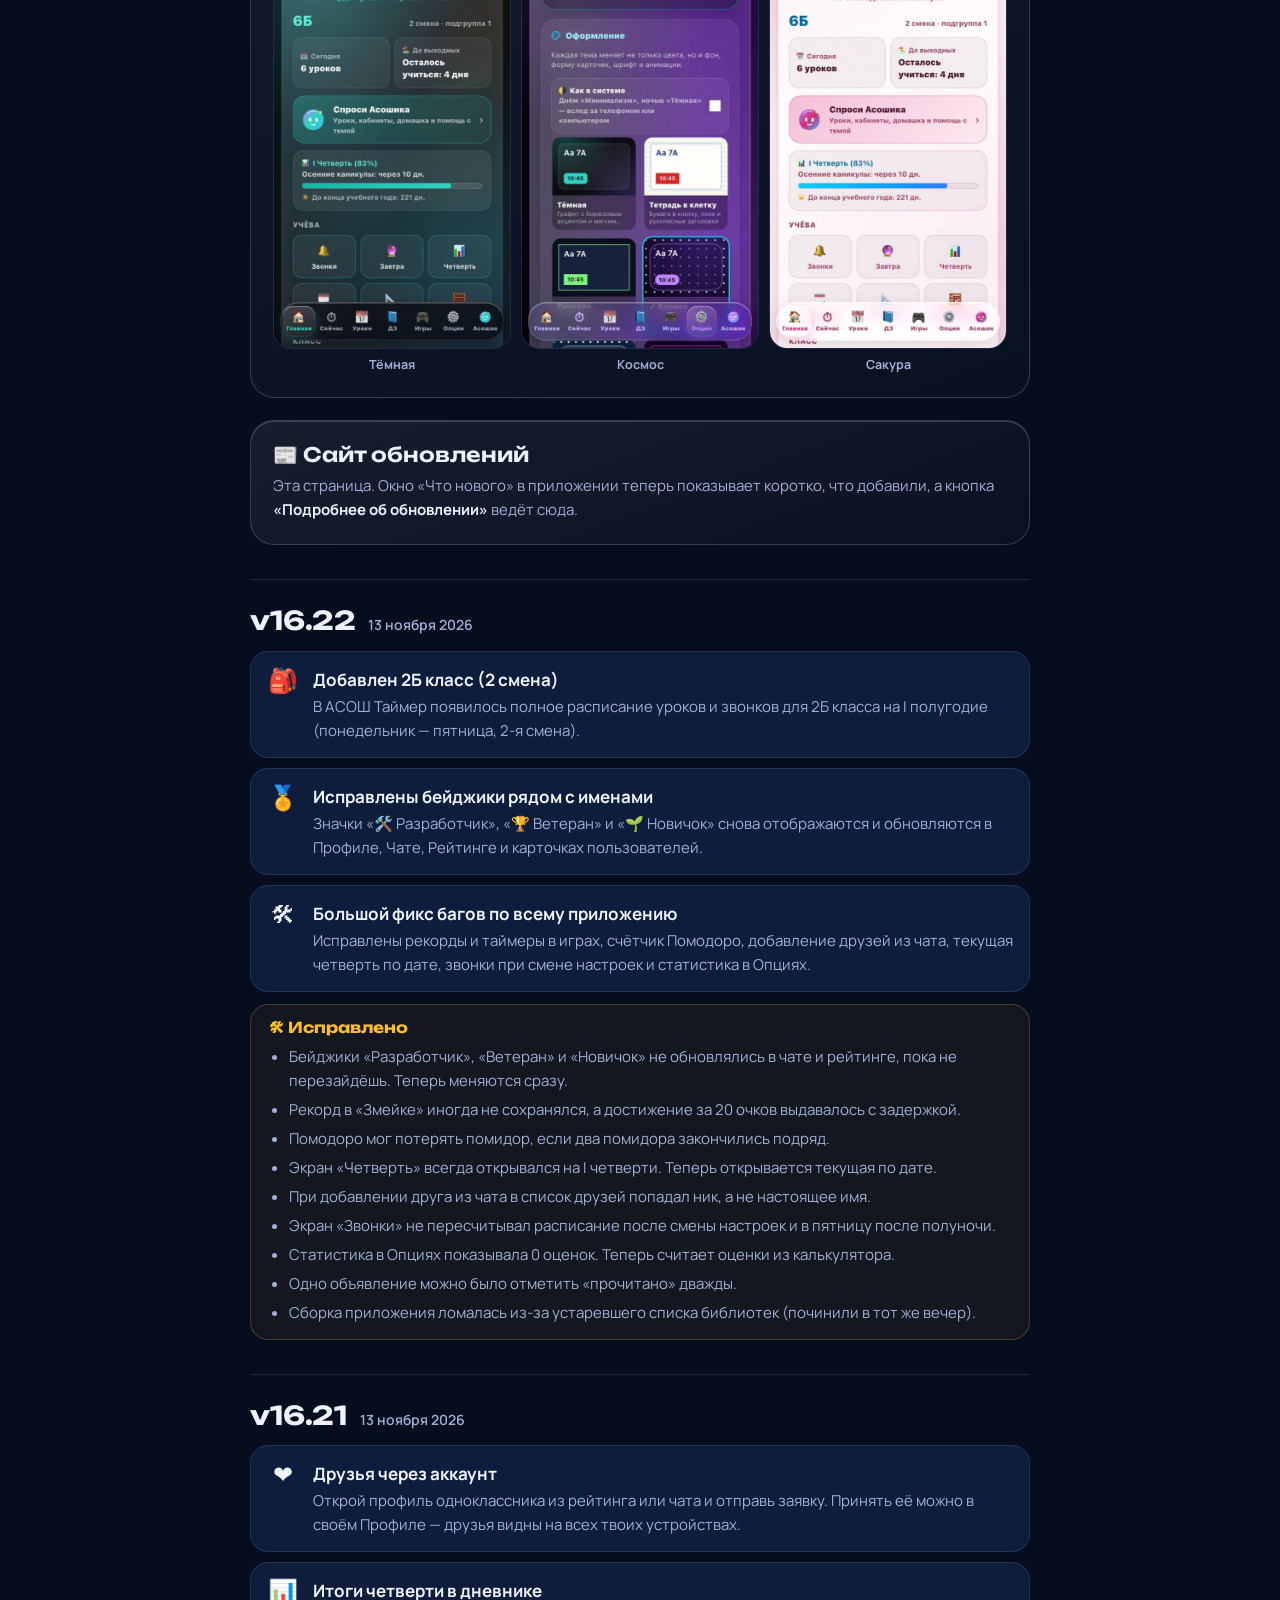
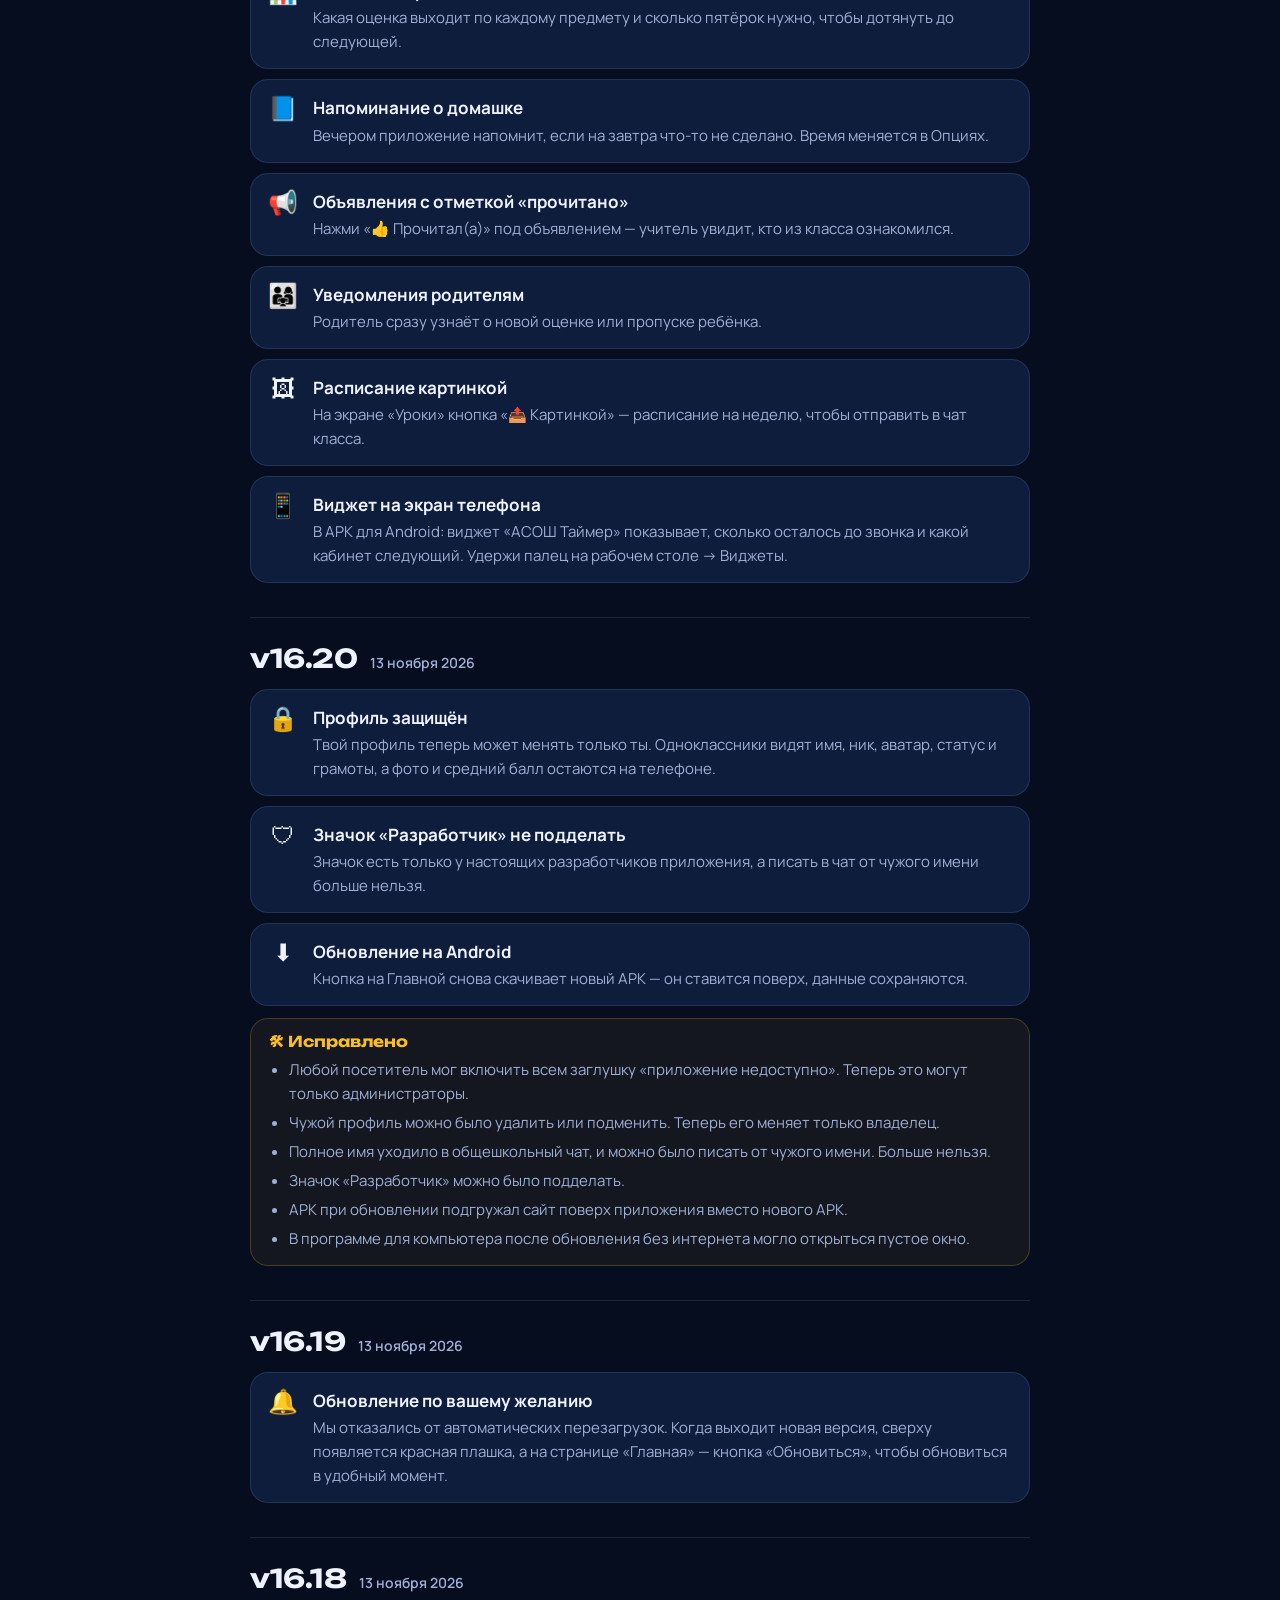
==== commit ac588fb8: "Обновления: v17.3 Co-Authored-By: Claude Sonnet 5.5 <noreply@anthropic.com> Claude-Session: https://" ====
--- a/updates/index.html
+++ b/updates/index.html
@@ -65,7 +65,7 @@
       </a>
       <nav class="nav-links" aria-label="Разделы">
         <a href="../#features">Возможности</a>
-        <a href="#v17-2">Последнее</a>
+        <a href="#v17-3">Последнее</a>
         <a href="#history">История</a>
       </nav>
       <a class="btn btn-small" href="../#download">Установить</a>
@@ -77,10 +77,22 @@
       <div class="upd-hero">
         <h1>Обновления</h1>
         <p>Что нового в АСОШ Таймер — подробно о каждой версии: новые функции и все исправленные баги. В приложении это окно «Что нового» с кнопкой «Подробнее».</p>
-        <nav class="toc" aria-label="Версии"><a href="#v17-2">v17.2</a><a href="#v17-1">v17.1</a><a href="#v17-0">v17.0</a><a href="#v16-30.2">v16.30.2</a><a href="#v16-30.1">v16.30.1</a><a href="#v16-30">v16.30</a><a href="#v16-29">v16.29</a><a href="#v16-26">v16.26</a><a href="#v16-25">v16.25</a><a href="#v16-24">v16.24</a><a href="#v16-23">v16.23</a><a href="#v16-22">v16.22</a><a href="#v16-21">v16.21</a><a href="#v16-20">v16.20</a><a href="#v16-19">v16.19</a><a href="#v16-18">v16.18</a><a href="#v16-17">v16.17</a><a href="#v16-12">v16.12</a><a href="#v16-11">v16.11</a><a href="#v16-10">v16.10</a><a href="#v16-9">v16.9</a><a href="#v16-8">v16.8</a><a href="#v16-7">v16.7</a><a href="#v16-6">v16.6</a><a href="#v16-5">v16.5</a><a href="#v16-4">v16.4</a><a href="#v16-3">v16.3</a><a href="#v16-2">v16.2</a><a href="#v16-1">v16.1</a><a href="#v16-0">v16.0</a><a href="#v15-2">v15.2</a><a href="#v15-1">v15.1</a><a href="#4-ноября-2026">4 ноября 2026</a><a href="#26-октября-2026">26 октября 2026</a></nav>
+        <nav class="toc" aria-label="Версии"><a href="#v17-3">v17.3</a><a href="#v17-2">v17.2</a><a href="#v17-1">v17.1</a><a href="#v17-0">v17.0</a><a href="#v16-30.2">v16.30.2</a><a href="#v16-30.1">v16.30.1</a><a href="#v16-30">v16.30</a><a href="#v16-29">v16.29</a><a href="#v16-26">v16.26</a><a href="#v16-25">v16.25</a><a href="#v16-24">v16.24</a><a href="#v16-23">v16.23</a><a href="#v16-22">v16.22</a><a href="#v16-21">v16.21</a><a href="#v16-20">v16.20</a><a href="#v16-19">v16.19</a><a href="#v16-18">v16.18</a><a href="#v16-17">v16.17</a><a href="#v16-12">v16.12</a><a href="#v16-11">v16.11</a><a href="#v16-10">v16.10</a><a href="#v16-9">v16.9</a><a href="#v16-8">v16.8</a><a href="#v16-7">v16.7</a><a href="#v16-6">v16.6</a><a href="#v16-5">v16.5</a><a href="#v16-4">v16.4</a><a href="#v16-3">v16.3</a><a href="#v16-2">v16.2</a><a href="#v16-1">v16.1</a><a href="#v16-0">v16.0</a><a href="#v15-2">v15.2</a><a href="#v15-1">v15.1</a><a href="#4-ноября-2026">4 ноября 2026</a><a href="#26-октября-2026">26 октября 2026</a></nav>
       </div>
-<section class="rel" id="v17-2">
-        <div class="rel-head"><h2>v17.2</h2><span class="date">15 ноября 2026</span><span class="badge">НОВОЕ</span></div>
+<section class="rel" id="v17-3">
+        <div class="rel-head"><h2>v17.3</h2><span class="date">16 ноября 2026</span><span class="badge">НОВОЕ</span></div>
+        <div class="feature">
+          <h3>🏀 Физра — на втором этаже</h3>
+          <p>Спортзал перенесён на 2 этаж: исправлены «Куда идти дальше», карта школы, поиск по месту и подсказки помощника.</p>
+        </div>
+        <div class="feature">
+          <h3>⏱ Отсчёт до звонка с запасом в минуту</h3>
+          <p>Таймер теперь идёт на минуту вперёд: если приложение показывает «до звонка 45 минут», на самом деле остаётся 46.</p>
+        </div>
+      </section>
+
+      <section class="rel" id="v17-2">
+        <div class="rel-head"><h2>v17.2</h2><span class="date">15 ноября 2026</span></div>
         <div class="feature">
           <h3>🛡 Усилена защита базы и аккаунтов</h3>
           <p>Закрыты все замечания ИИ-охраны: защита рейтинга онлайна, чата, ДЗ, замен, списка класса, публичного профиля и смена кода при отключении родителя.</p>
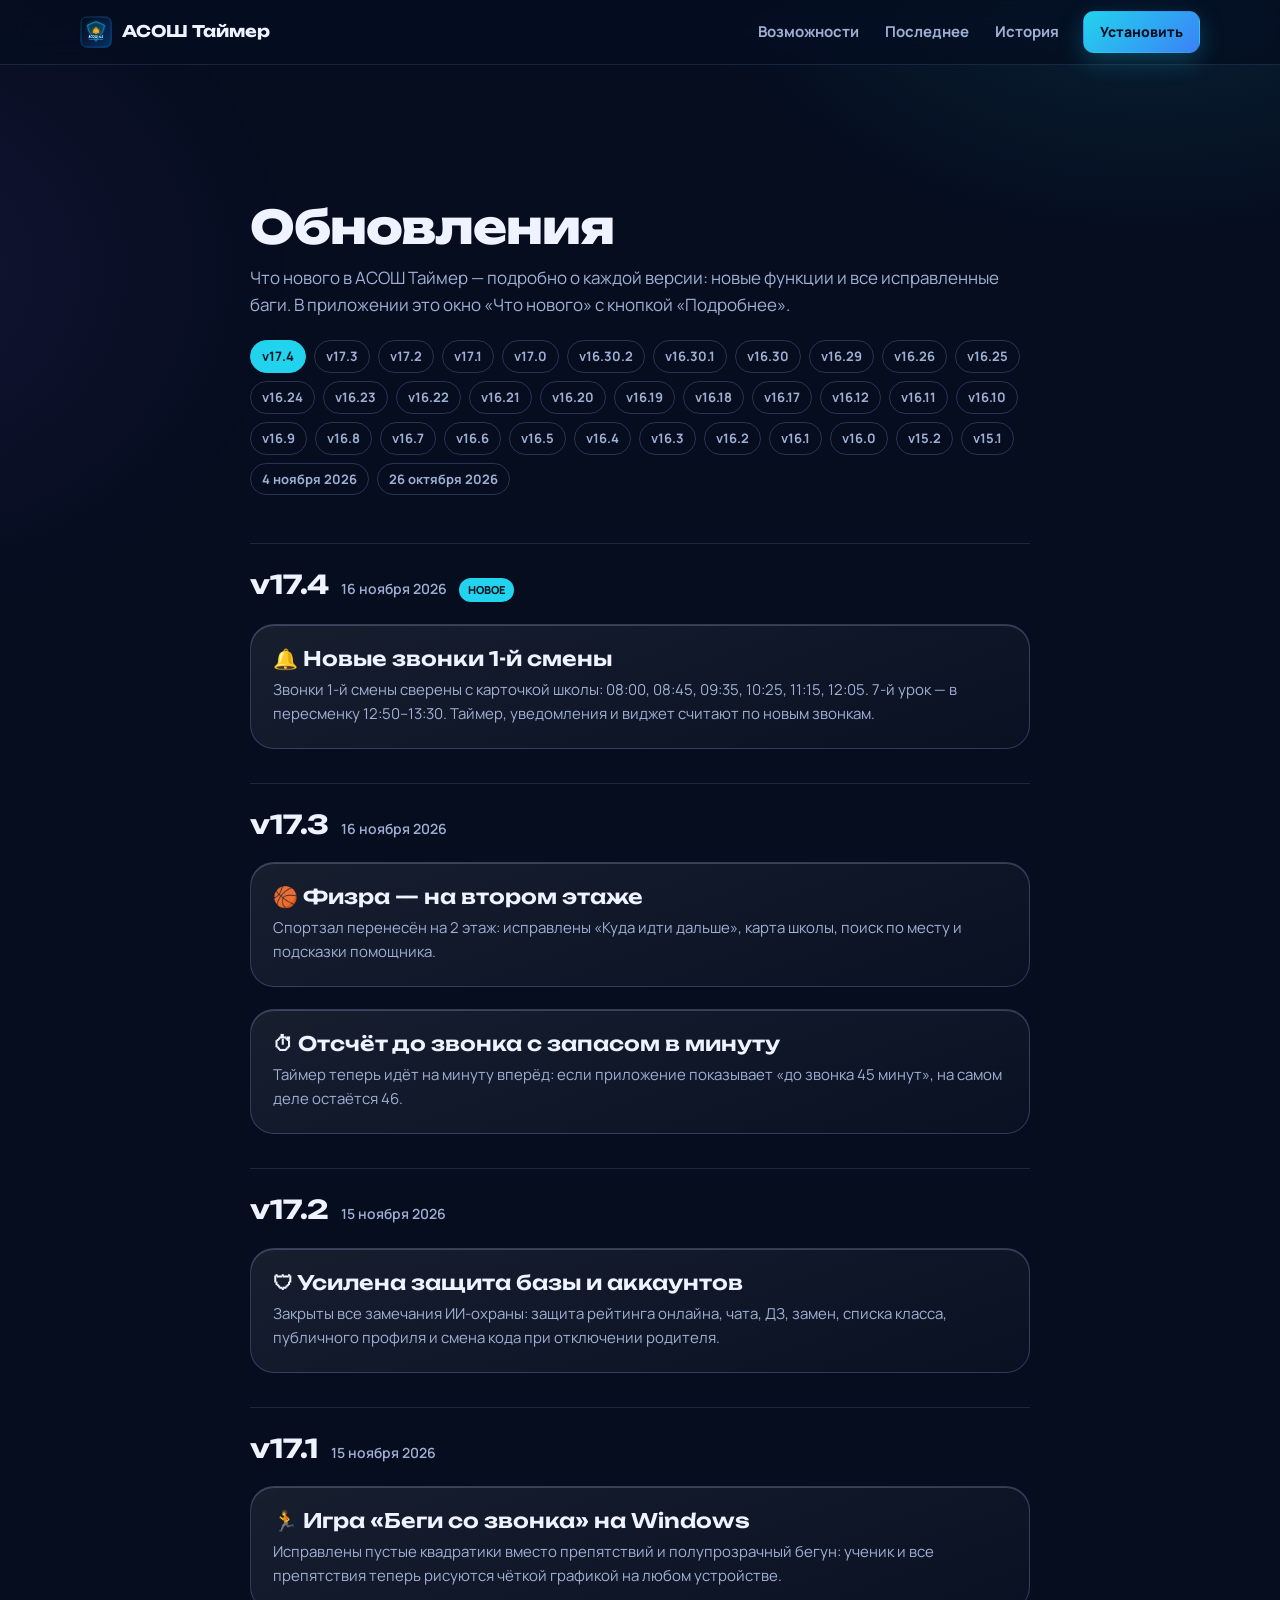
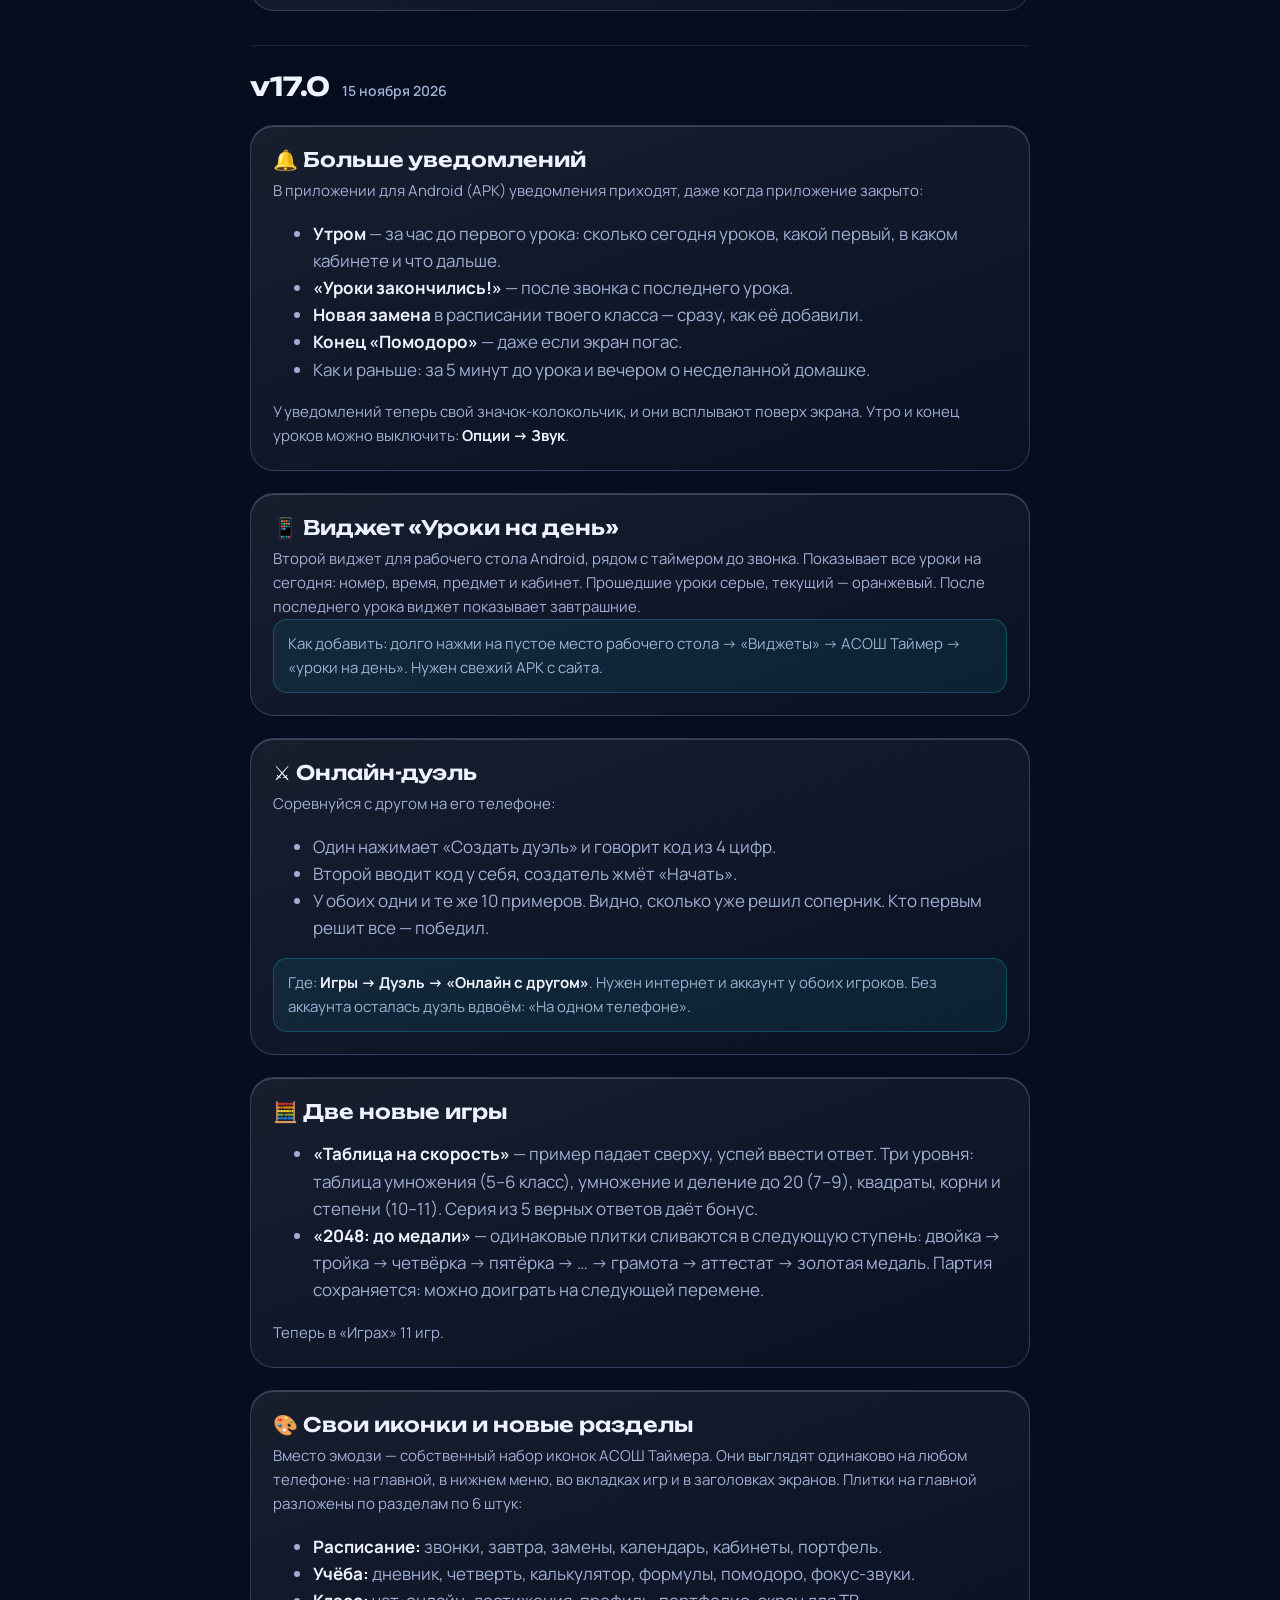
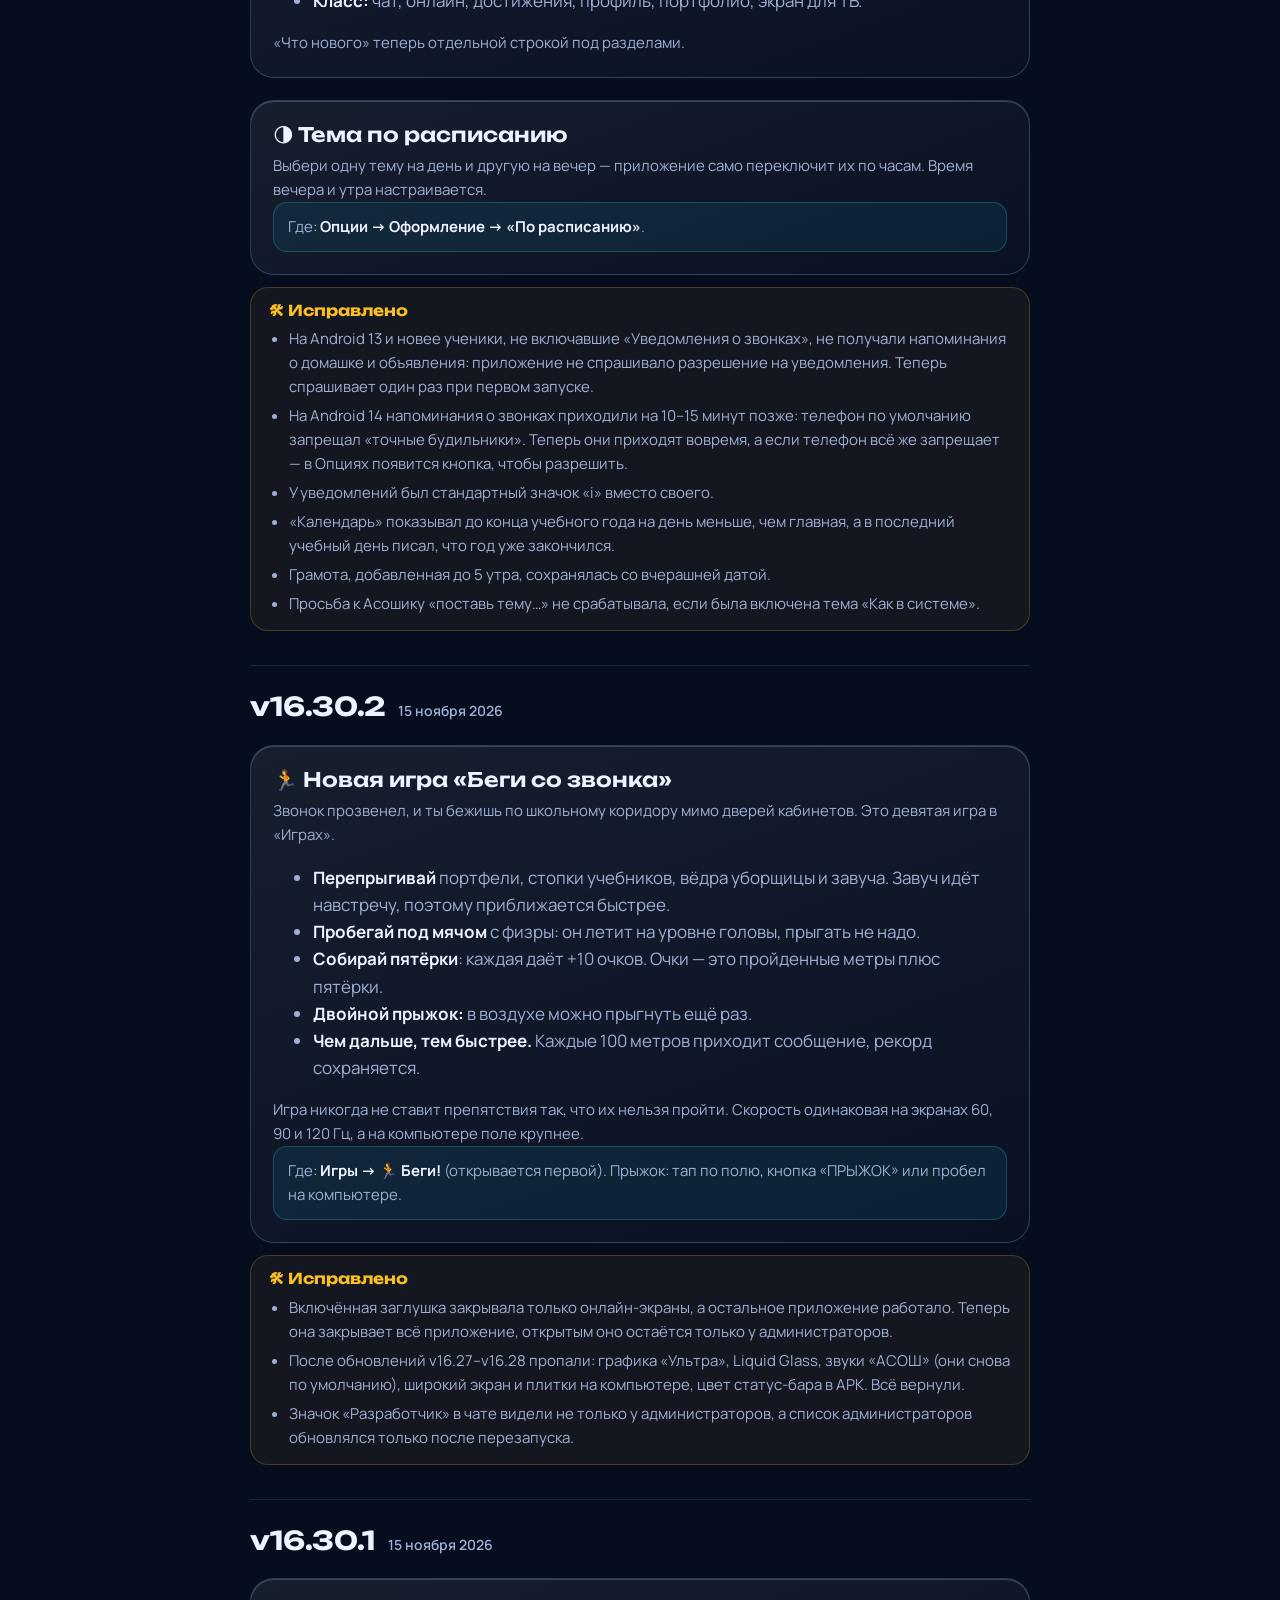
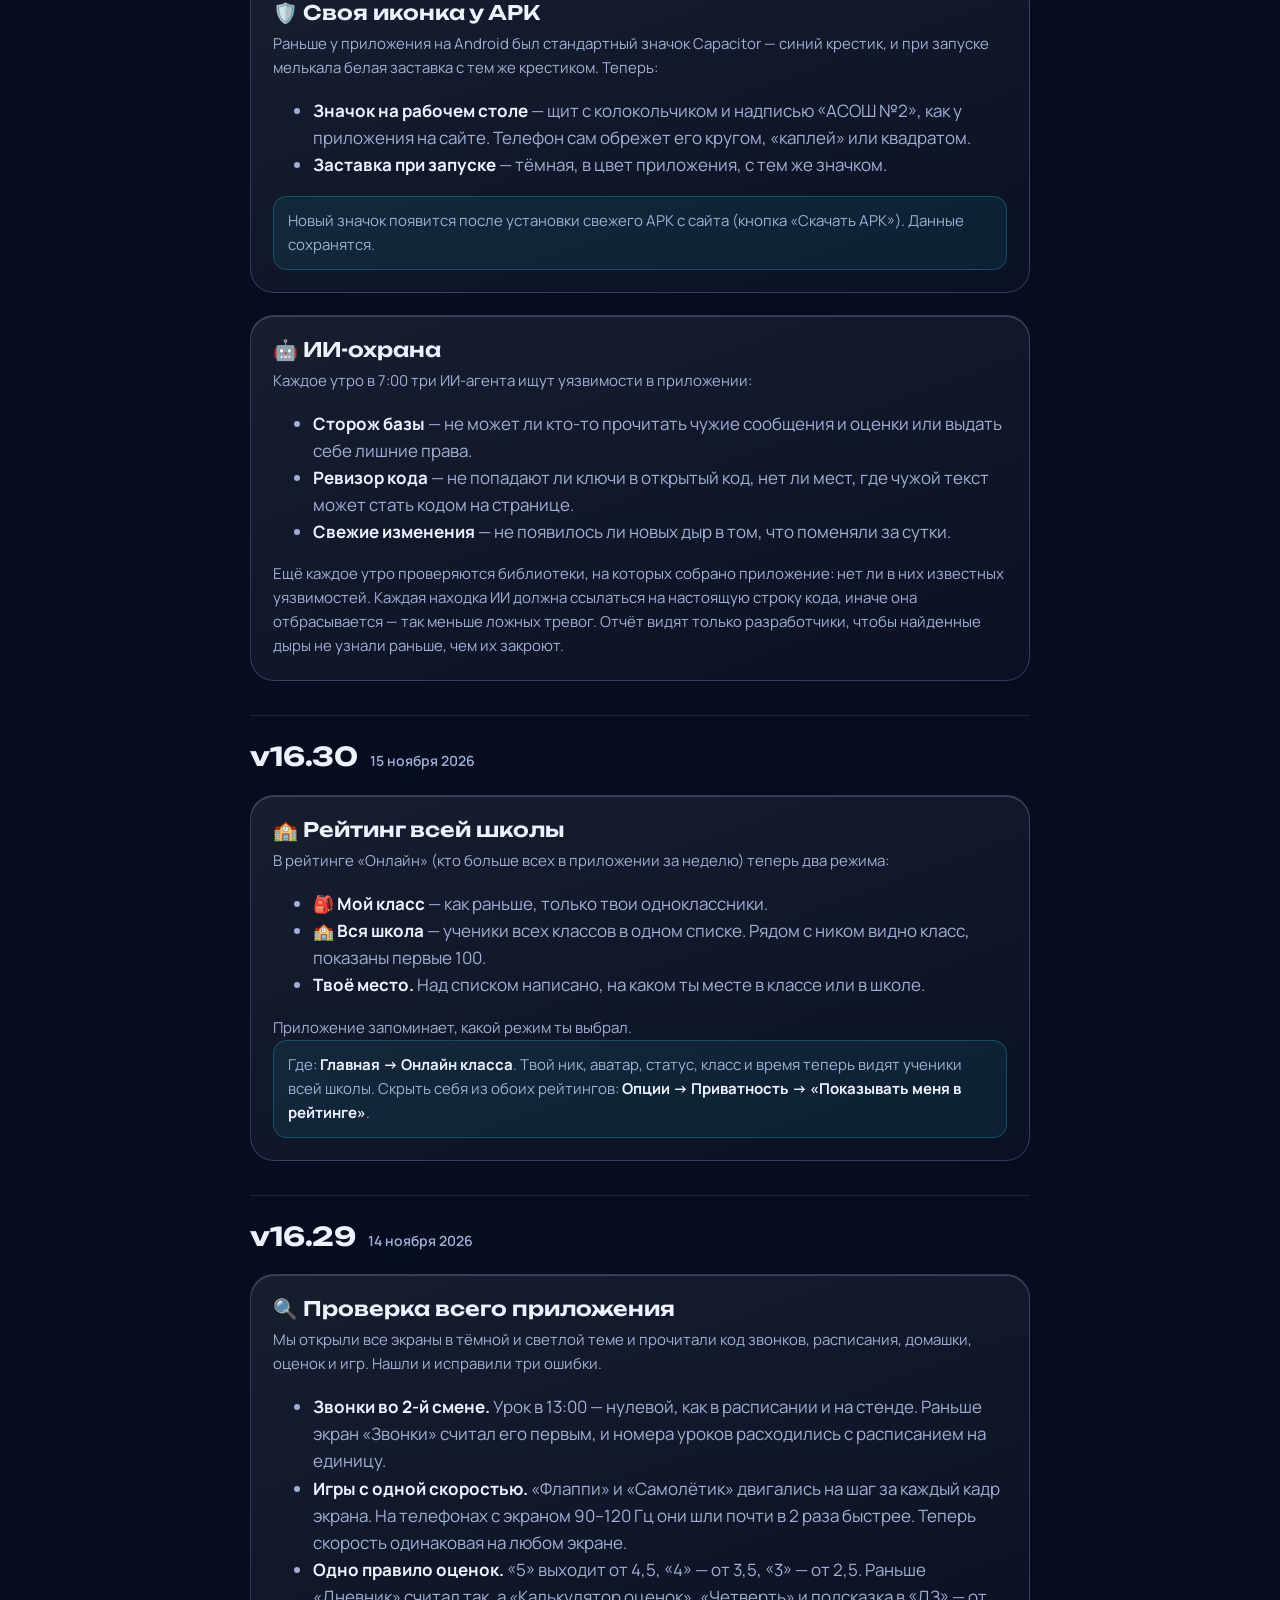
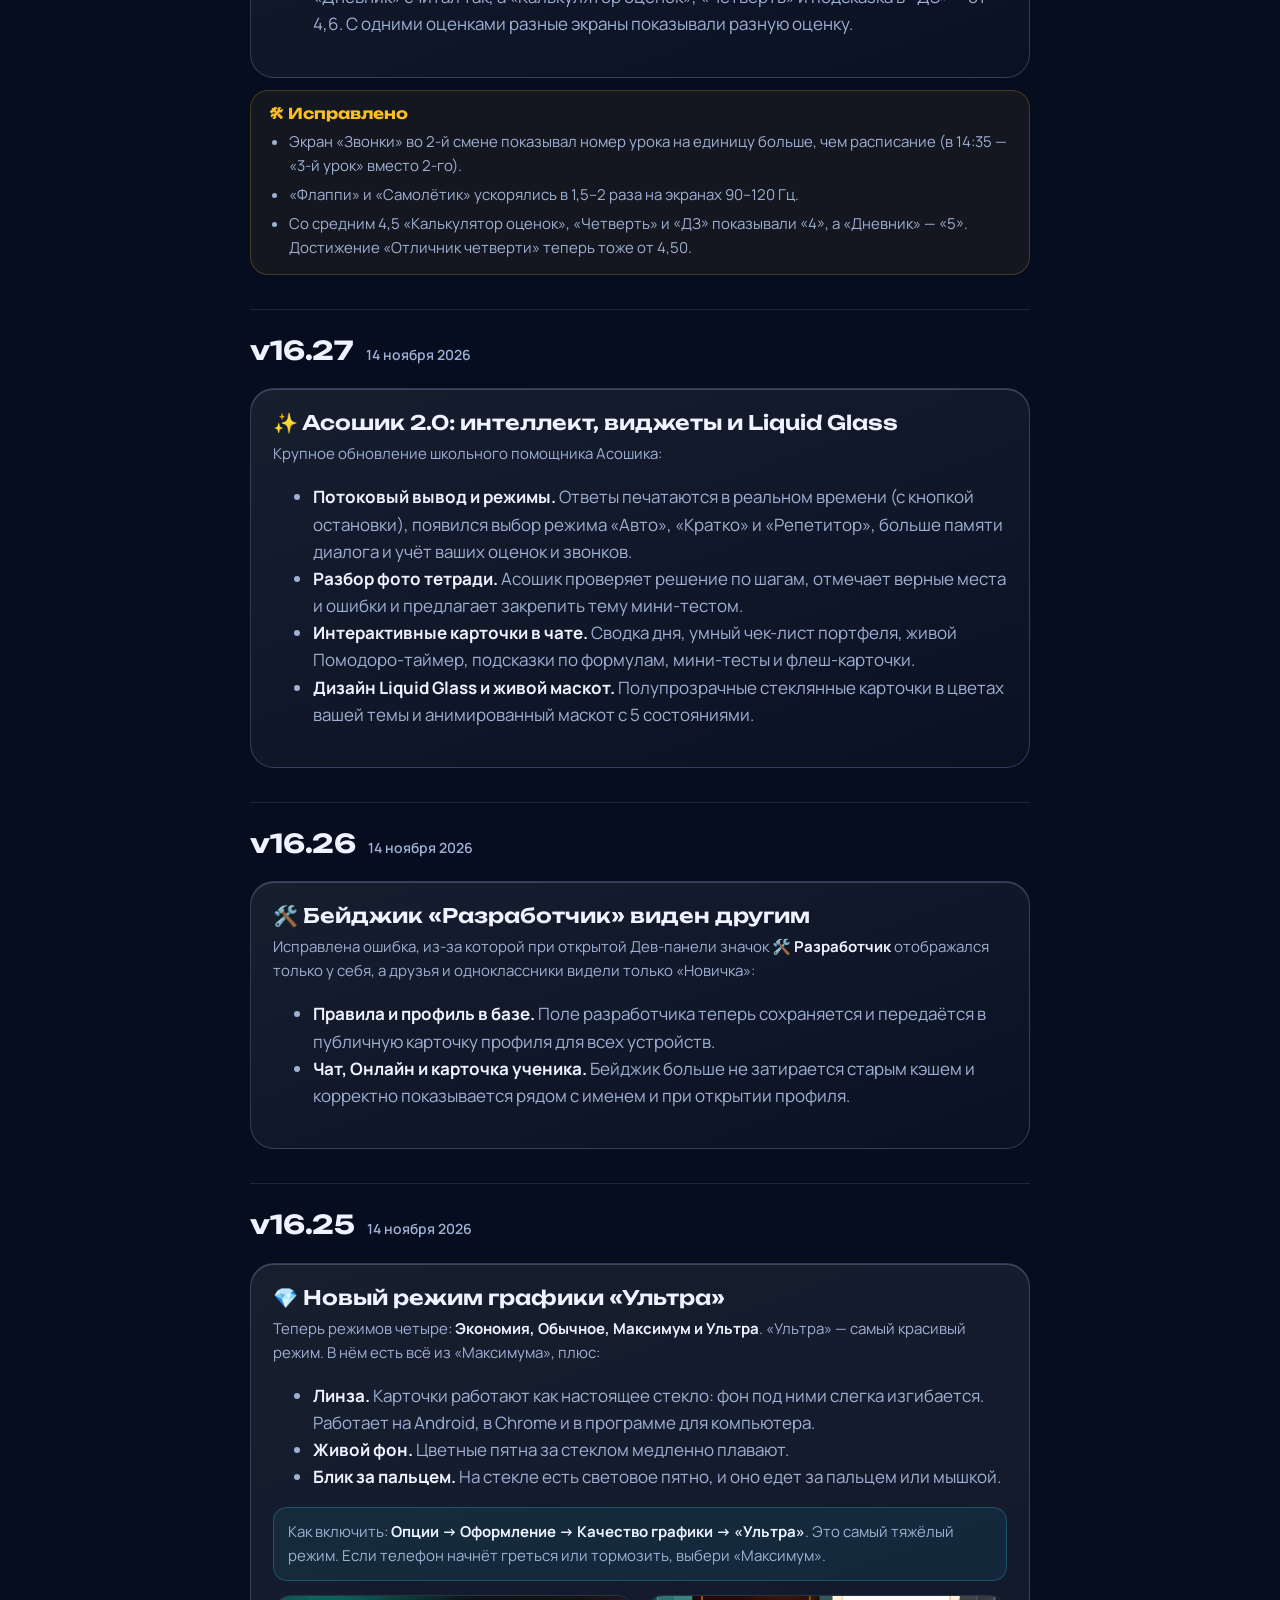
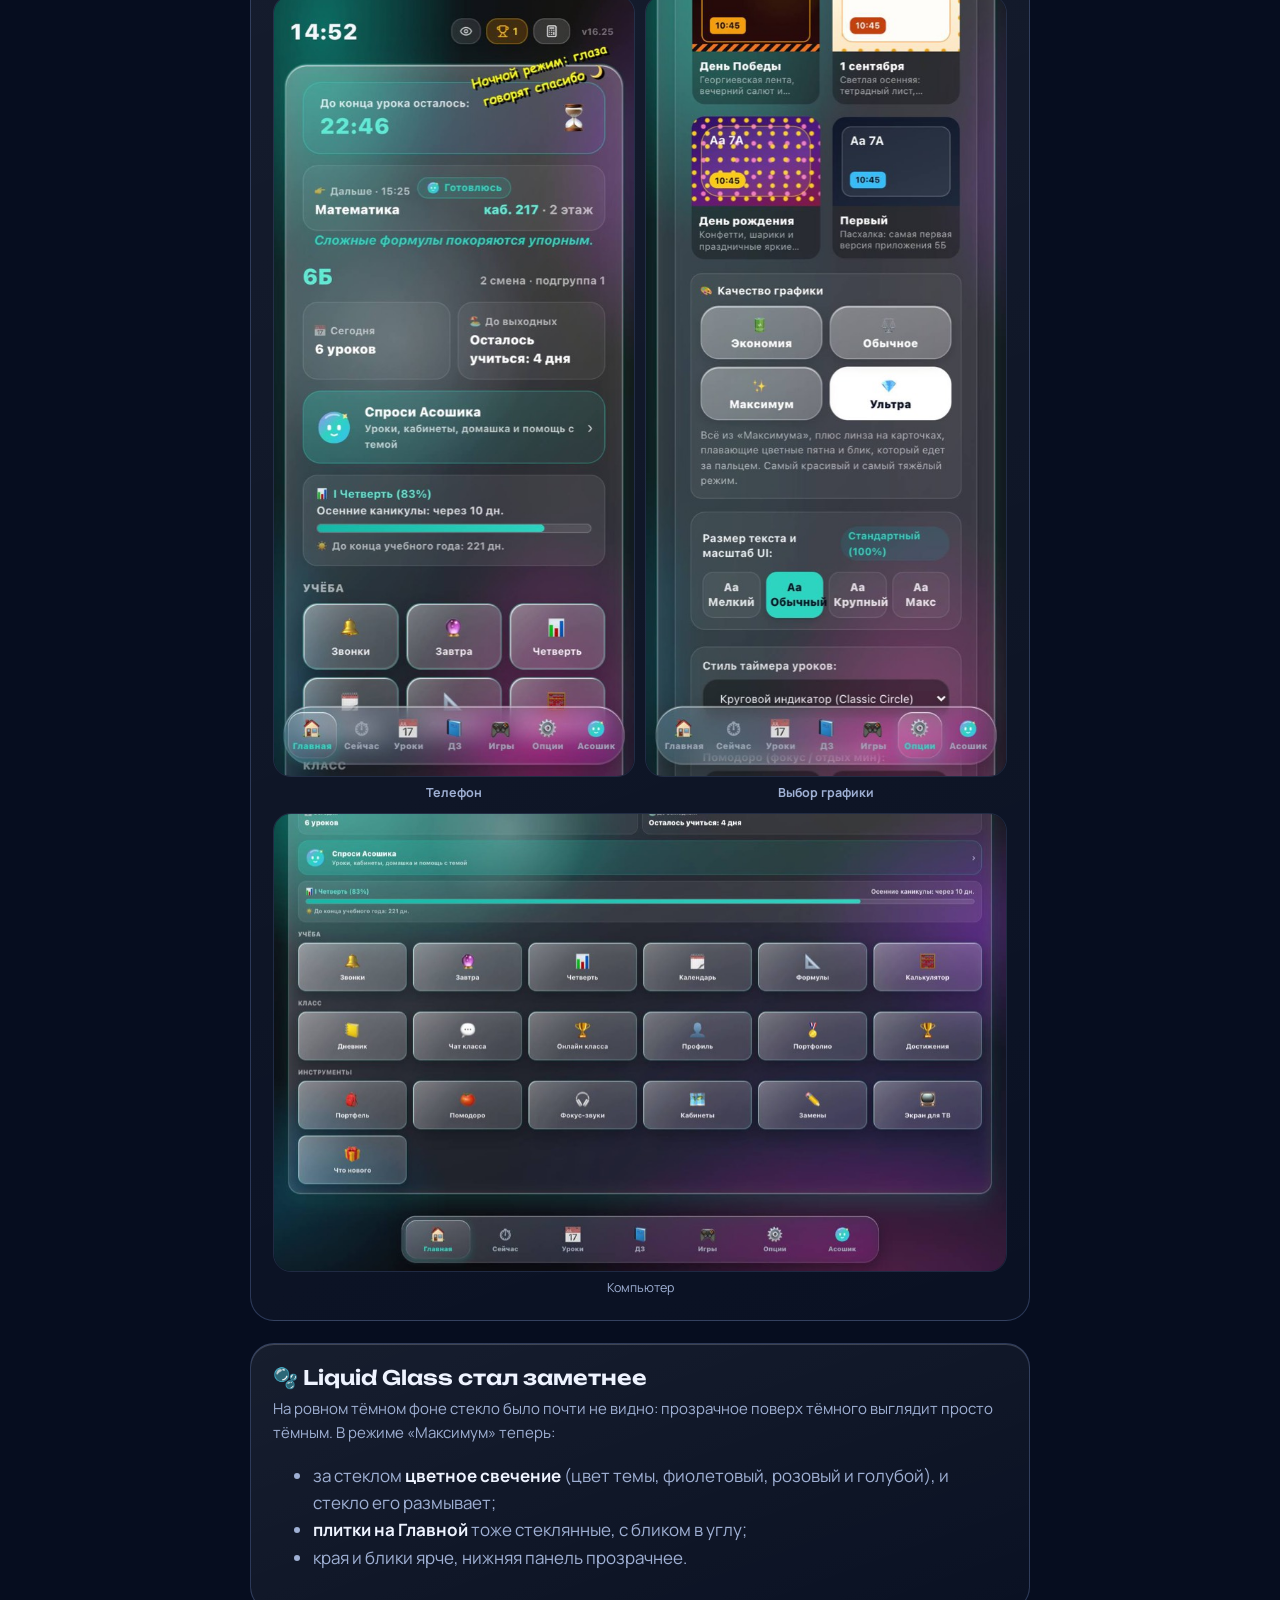
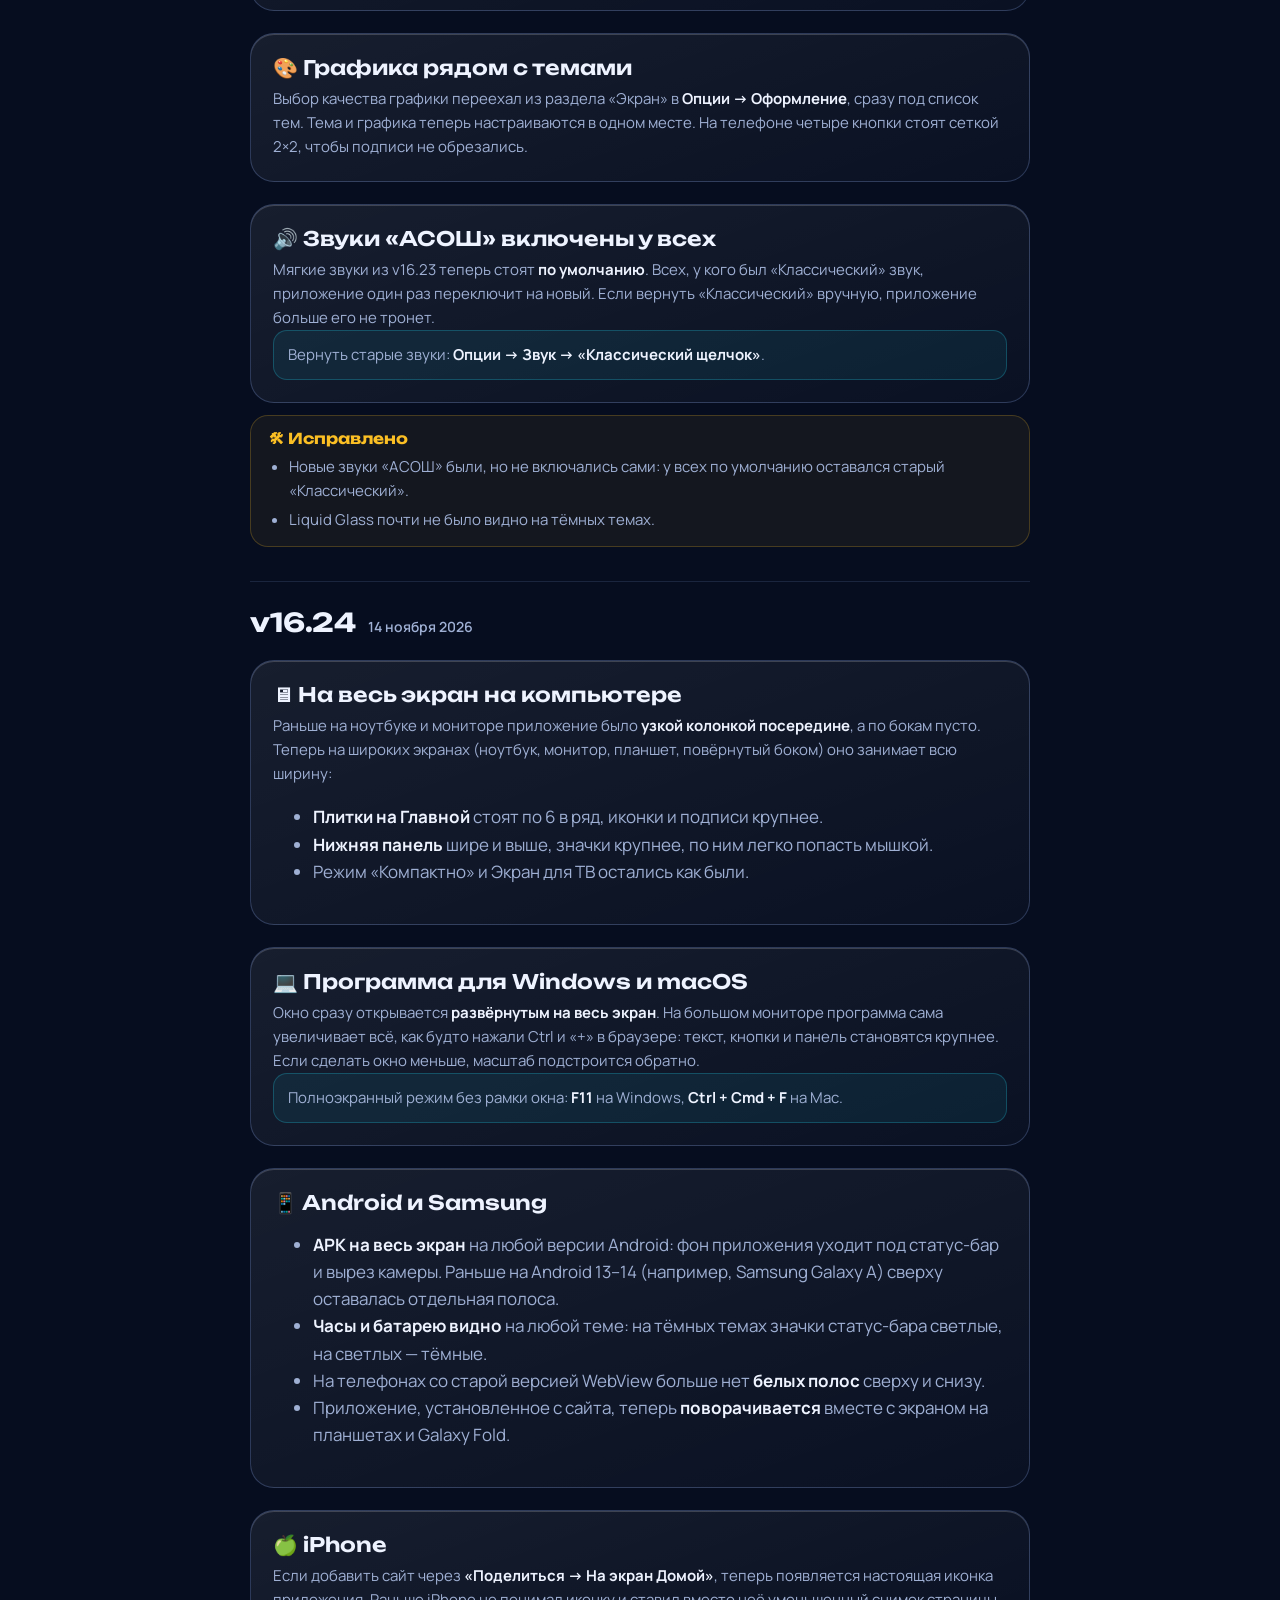
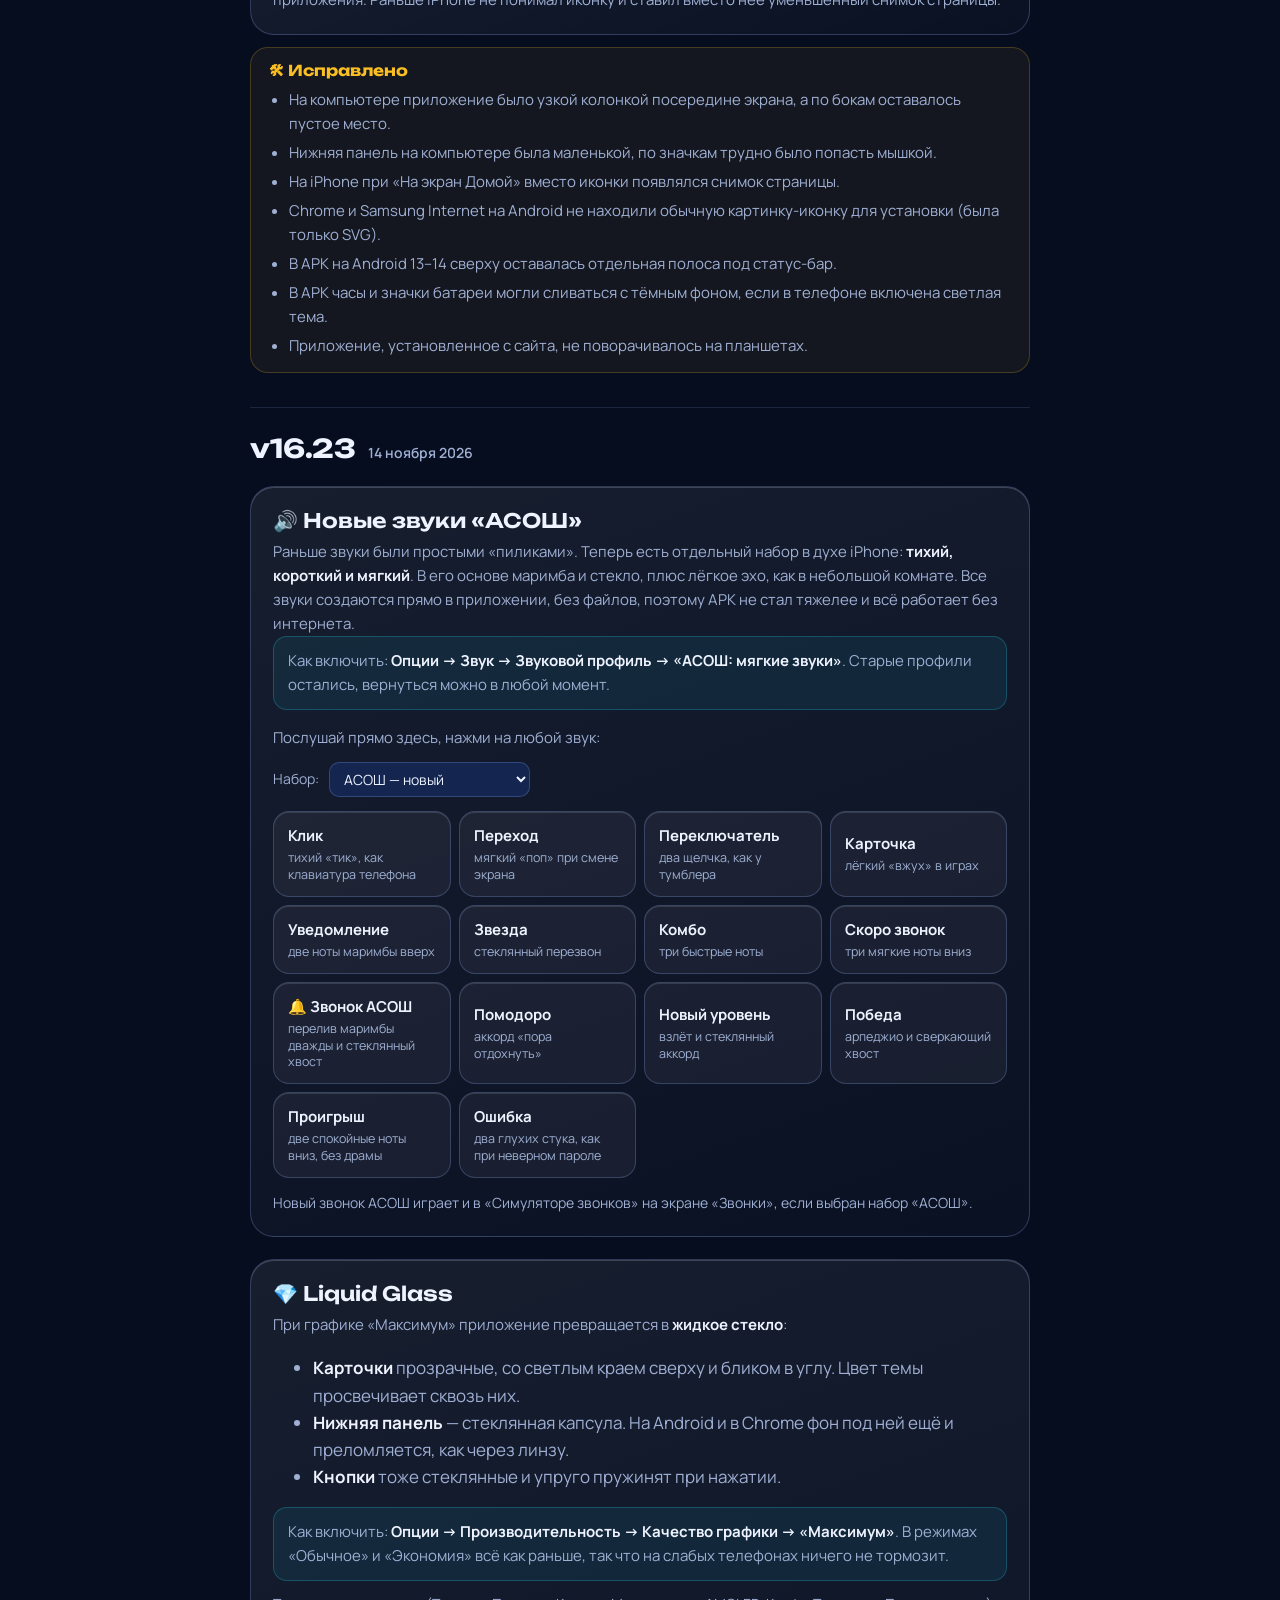
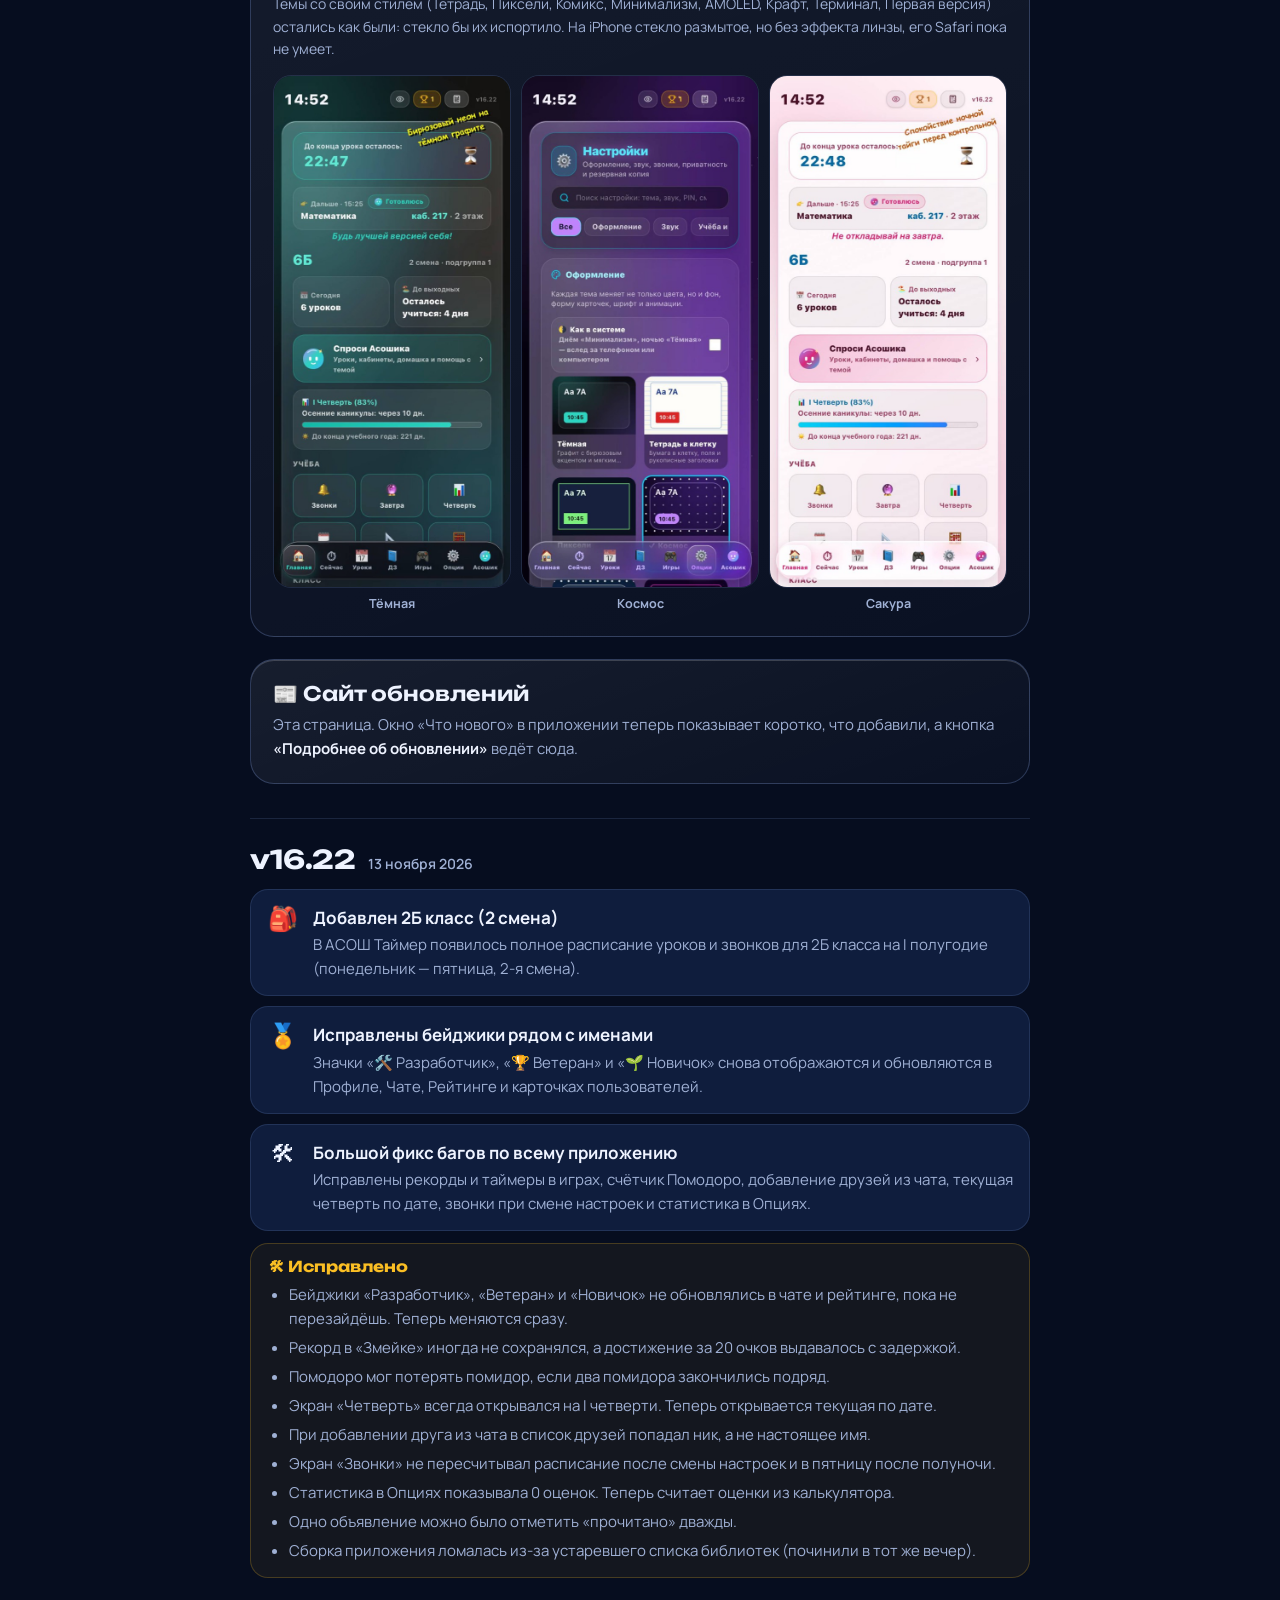
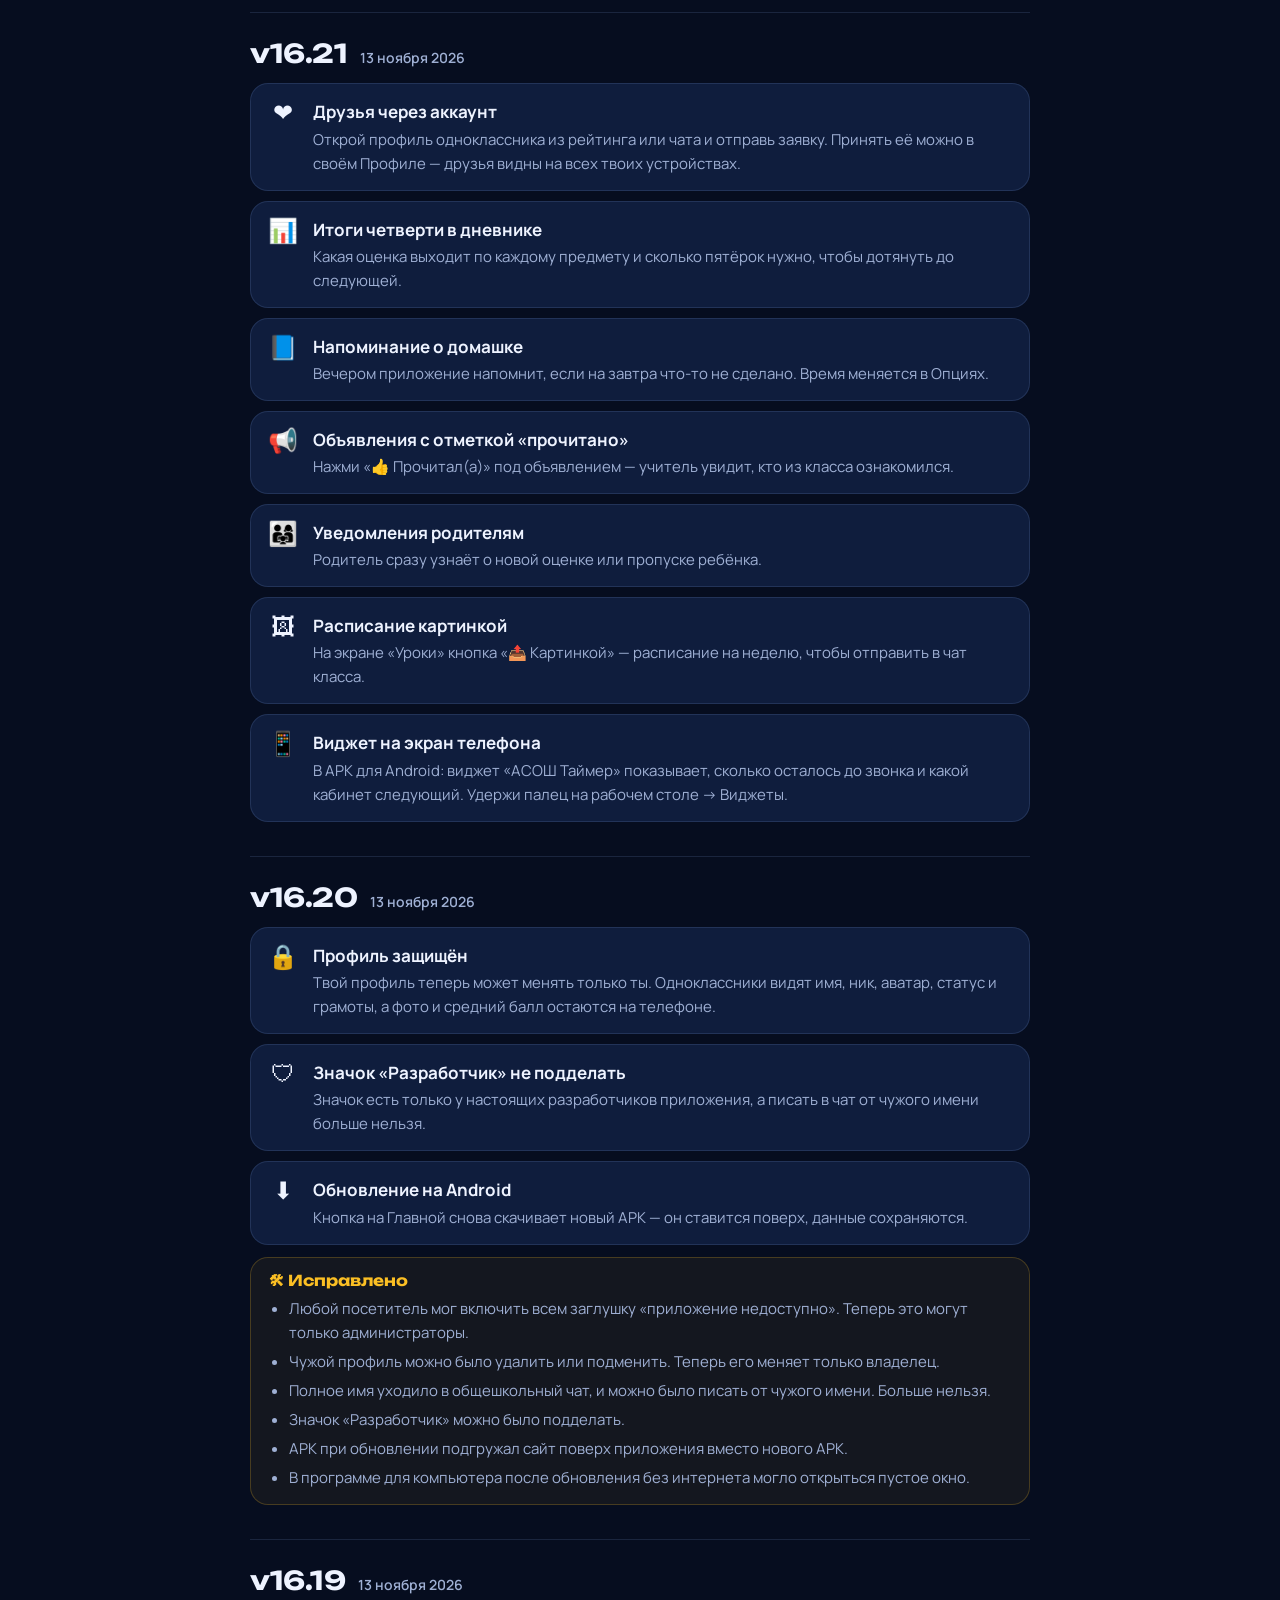
==== commit 2edd66f0: "Обновления: v17.4 Co-Authored-By: Claude Opus 5.5 <noreply@anthropic.com> Claude-Session: https://cl" ====
--- a/updates/index.html
+++ b/updates/index.html
@@ -65,7 +65,7 @@
       </a>
       <nav class="nav-links" aria-label="Разделы">
         <a href="../#features">Возможности</a>
-        <a href="#v17-3">Последнее</a>
+        <a href="#v17-4">Последнее</a>
         <a href="#history">История</a>
       </nav>
       <a class="btn btn-small" href="../#download">Установить</a>
@@ -77,10 +77,18 @@
       <div class="upd-hero">
         <h1>Обновления</h1>
         <p>Что нового в АСОШ Таймер — подробно о каждой версии: новые функции и все исправленные баги. В приложении это окно «Что нового» с кнопкой «Подробнее».</p>
-        <nav class="toc" aria-label="Версии"><a href="#v17-3">v17.3</a><a href="#v17-2">v17.2</a><a href="#v17-1">v17.1</a><a href="#v17-0">v17.0</a><a href="#v16-30.2">v16.30.2</a><a href="#v16-30.1">v16.30.1</a><a href="#v16-30">v16.30</a><a href="#v16-29">v16.29</a><a href="#v16-26">v16.26</a><a href="#v16-25">v16.25</a><a href="#v16-24">v16.24</a><a href="#v16-23">v16.23</a><a href="#v16-22">v16.22</a><a href="#v16-21">v16.21</a><a href="#v16-20">v16.20</a><a href="#v16-19">v16.19</a><a href="#v16-18">v16.18</a><a href="#v16-17">v16.17</a><a href="#v16-12">v16.12</a><a href="#v16-11">v16.11</a><a href="#v16-10">v16.10</a><a href="#v16-9">v16.9</a><a href="#v16-8">v16.8</a><a href="#v16-7">v16.7</a><a href="#v16-6">v16.6</a><a href="#v16-5">v16.5</a><a href="#v16-4">v16.4</a><a href="#v16-3">v16.3</a><a href="#v16-2">v16.2</a><a href="#v16-1">v16.1</a><a href="#v16-0">v16.0</a><a href="#v15-2">v15.2</a><a href="#v15-1">v15.1</a><a href="#4-ноября-2026">4 ноября 2026</a><a href="#26-октября-2026">26 октября 2026</a></nav>
+        <nav class="toc" aria-label="Версии"><a href="#v17-4">v17.4</a><a href="#v17-3">v17.3</a><a href="#v17-2">v17.2</a><a href="#v17-1">v17.1</a><a href="#v17-0">v17.0</a><a href="#v16-30.2">v16.30.2</a><a href="#v16-30.1">v16.30.1</a><a href="#v16-30">v16.30</a><a href="#v16-29">v16.29</a><a href="#v16-26">v16.26</a><a href="#v16-25">v16.25</a><a href="#v16-24">v16.24</a><a href="#v16-23">v16.23</a><a href="#v16-22">v16.22</a><a href="#v16-21">v16.21</a><a href="#v16-20">v16.20</a><a href="#v16-19">v16.19</a><a href="#v16-18">v16.18</a><a href="#v16-17">v16.17</a><a href="#v16-12">v16.12</a><a href="#v16-11">v16.11</a><a href="#v16-10">v16.10</a><a href="#v16-9">v16.9</a><a href="#v16-8">v16.8</a><a href="#v16-7">v16.7</a><a href="#v16-6">v16.6</a><a href="#v16-5">v16.5</a><a href="#v16-4">v16.4</a><a href="#v16-3">v16.3</a><a href="#v16-2">v16.2</a><a href="#v16-1">v16.1</a><a href="#v16-0">v16.0</a><a href="#v15-2">v15.2</a><a href="#v15-1">v15.1</a><a href="#4-ноября-2026">4 ноября 2026</a><a href="#26-октября-2026">26 октября 2026</a></nav>
       </div>
-<section class="rel" id="v17-3">
-        <div class="rel-head"><h2>v17.3</h2><span class="date">16 ноября 2026</span><span class="badge">НОВОЕ</span></div>
+<section class="rel" id="v17-4">
+        <div class="rel-head"><h2>v17.4</h2><span class="date">16 ноября 2026</span><span class="badge">НОВОЕ</span></div>
+        <div class="feature">
+          <h3>🔔 Новые звонки 1-й смены</h3>
+          <p>Звонки 1-й смены сверены с карточкой школы: 08:00, 08:45, 09:35, 10:25, 11:15, 12:05. 7-й урок — в пересменку 12:50–13:30. Таймер, уведомления и виджет считают по новым звонкам.</p>
+        </div>
+      </section>
+
+      <section class="rel" id="v17-3">
+        <div class="rel-head"><h2>v17.3</h2><span class="date">16 ноября 2026</span></div>
         <div class="feature">
           <h3>🏀 Физра — на втором этаже</h3>
           <p>Спортзал перенесён на 2 этаж: исправлены «Куда идти дальше», карта школы, поиск по месту и подсказки помощника.</p>
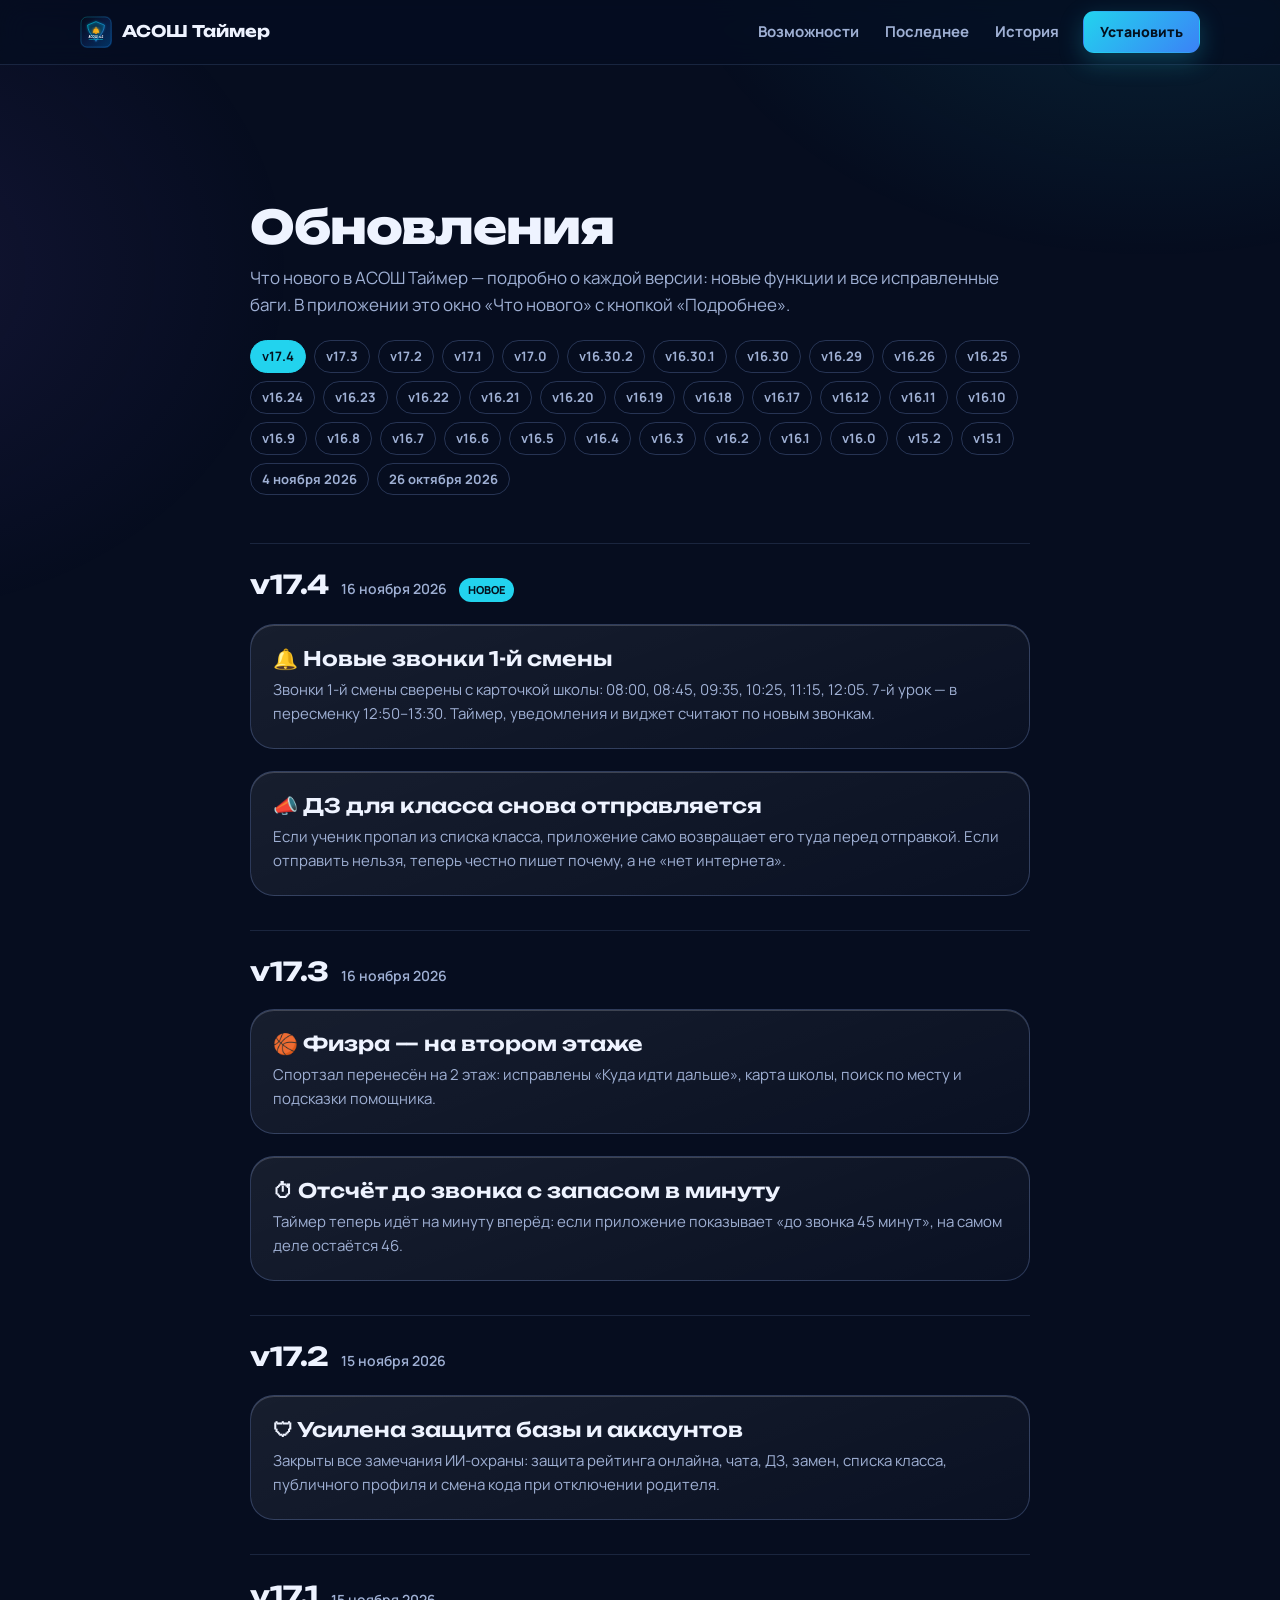
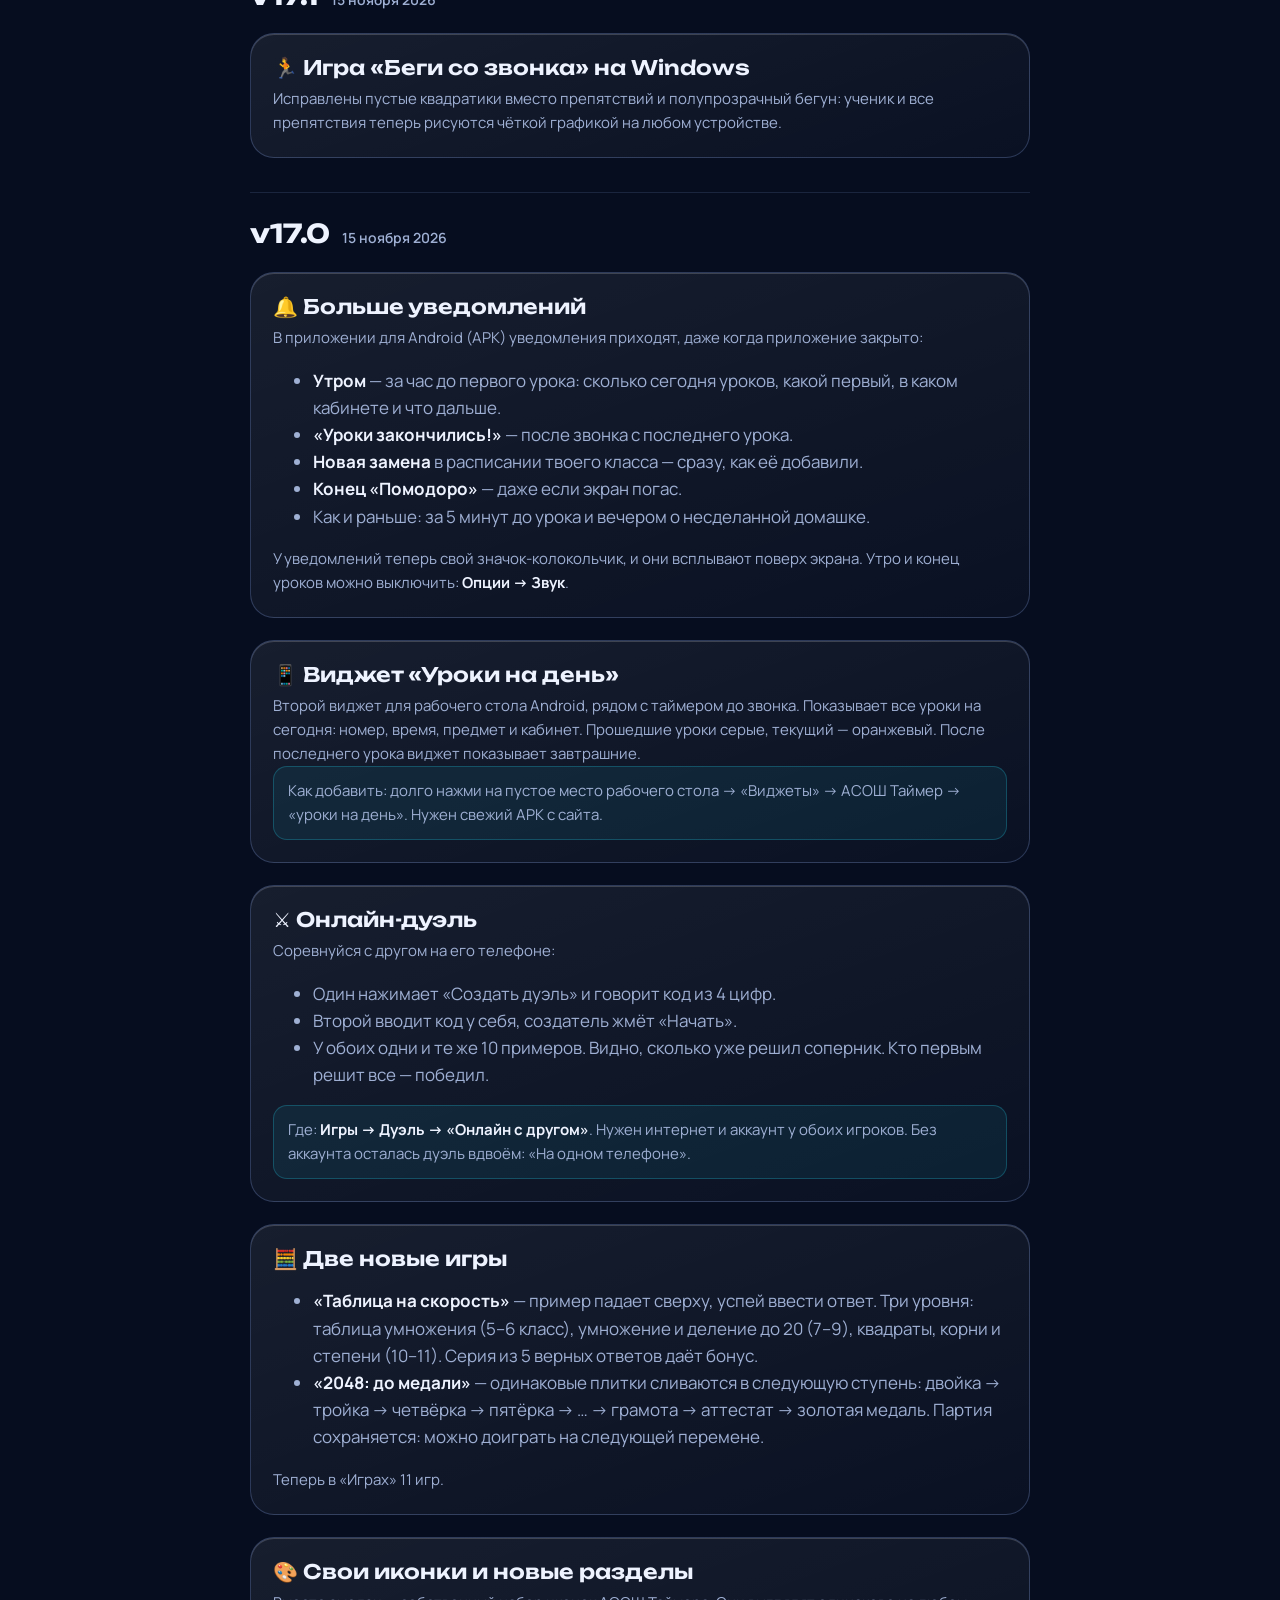
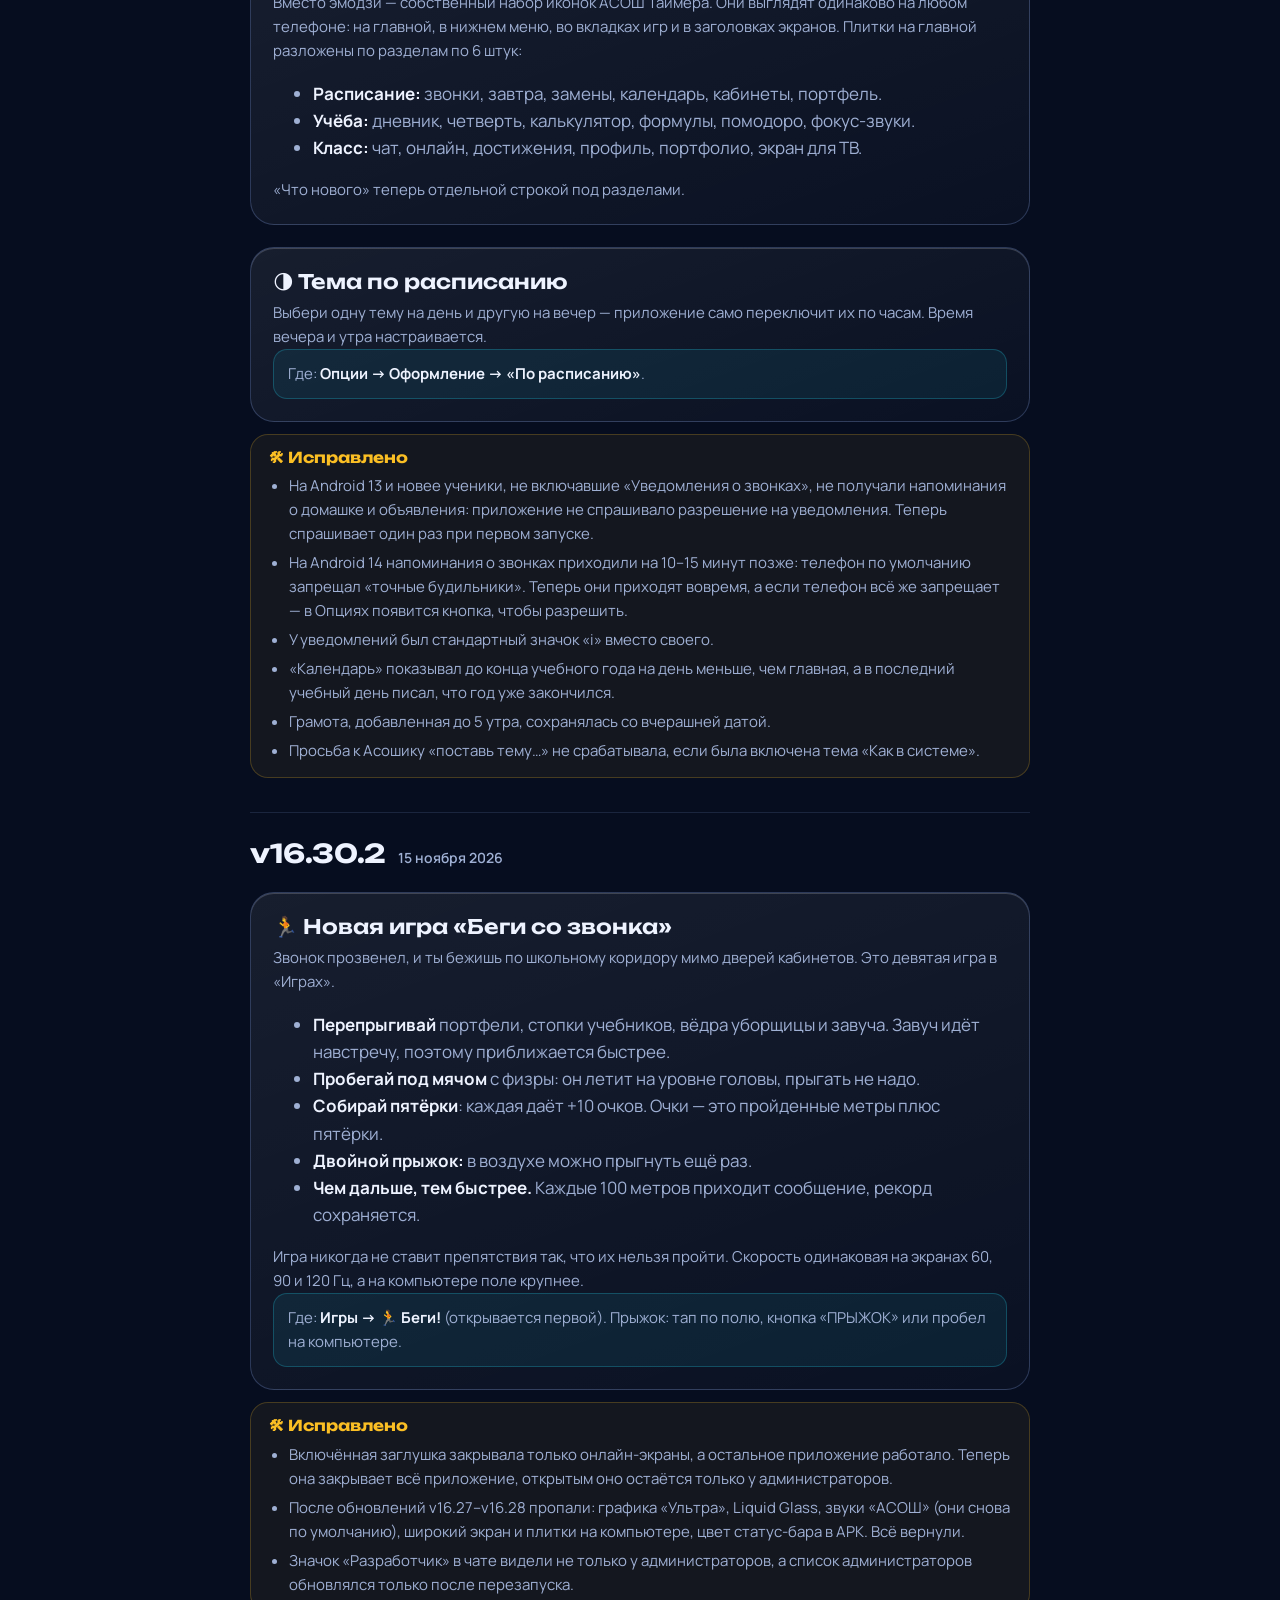
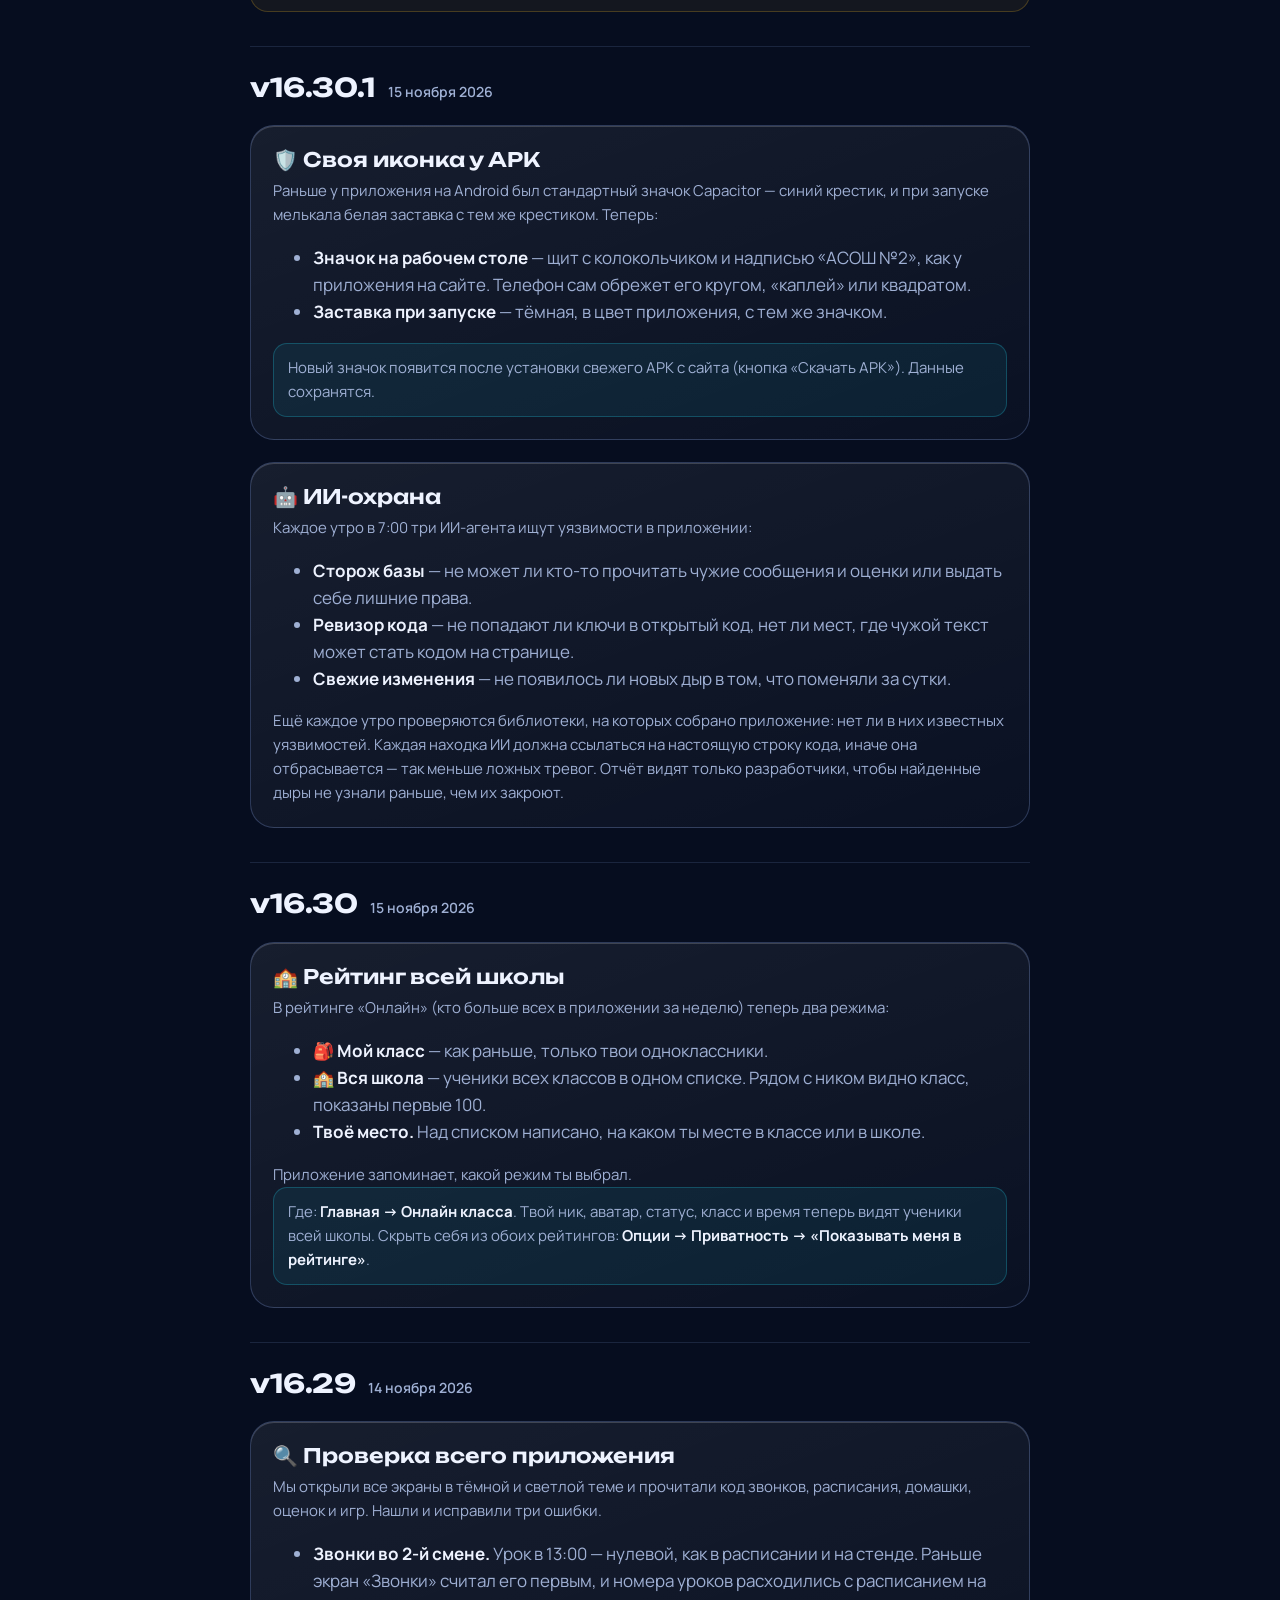
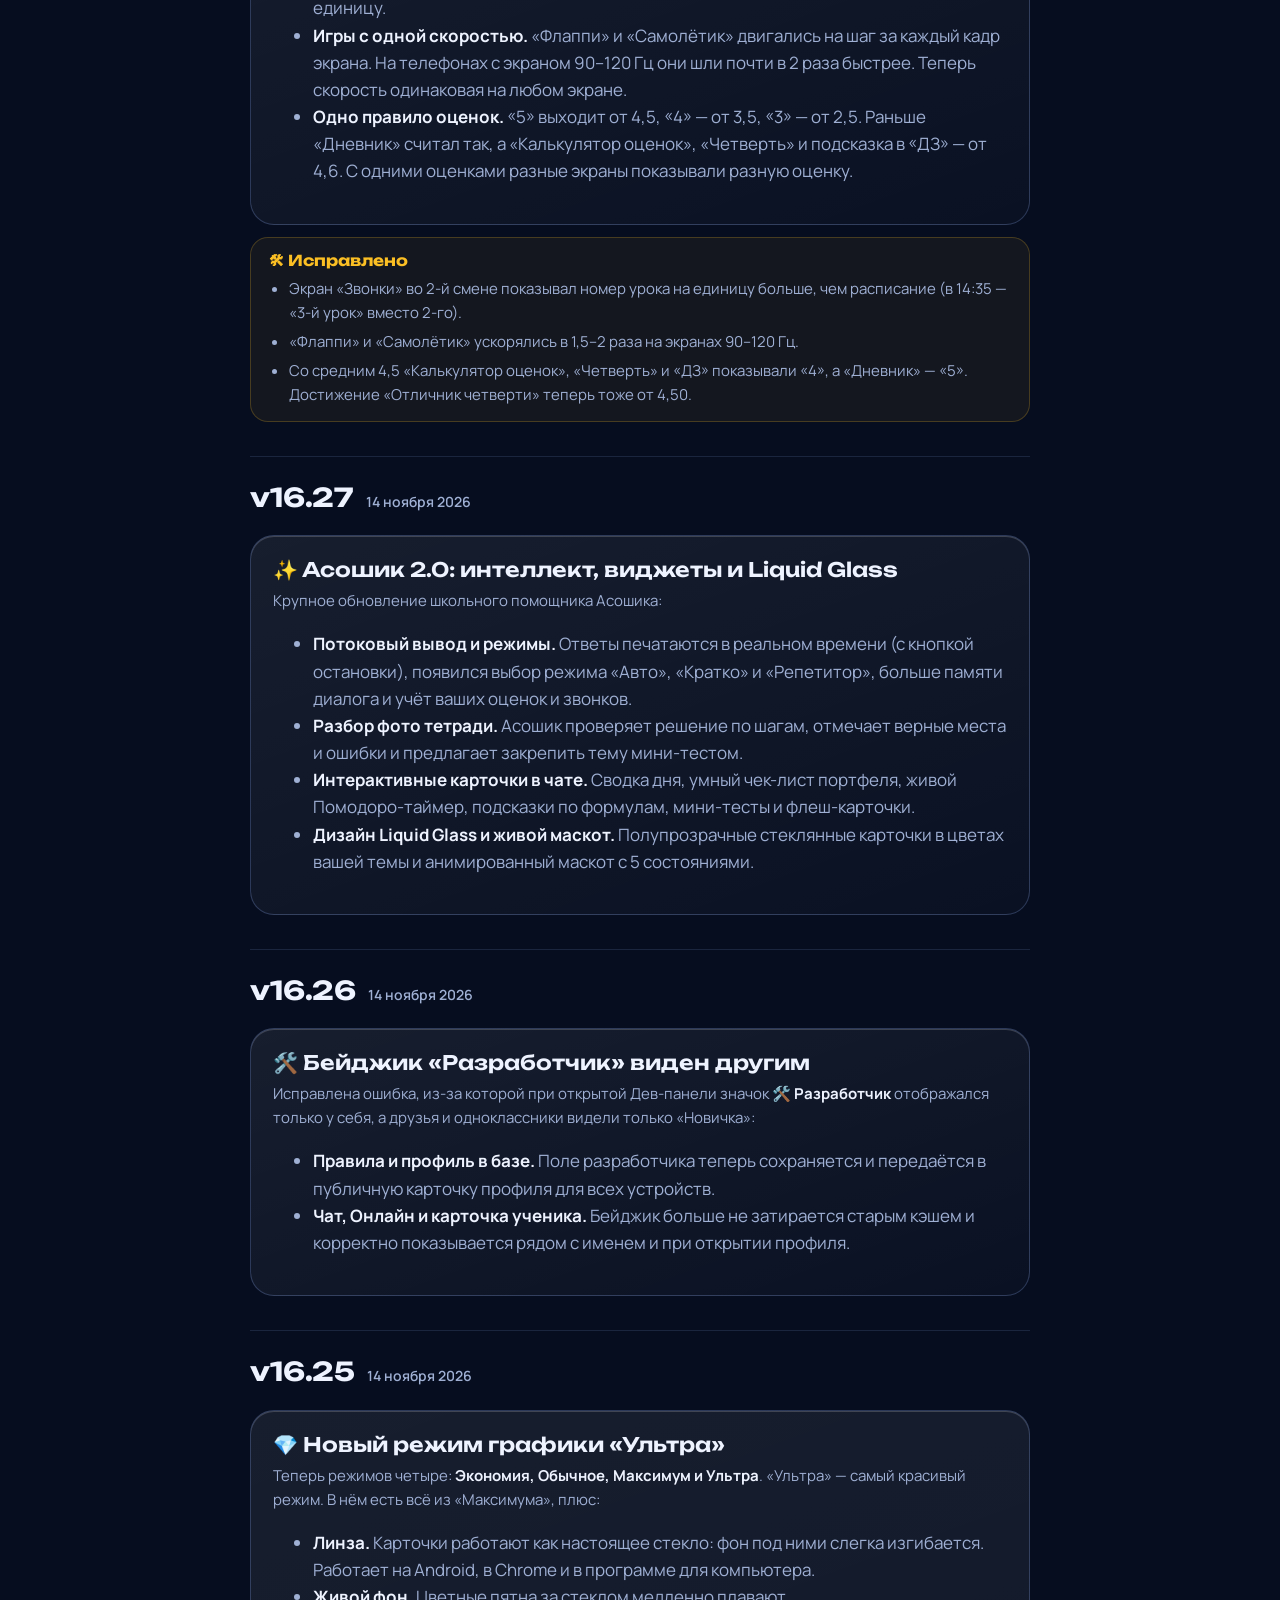
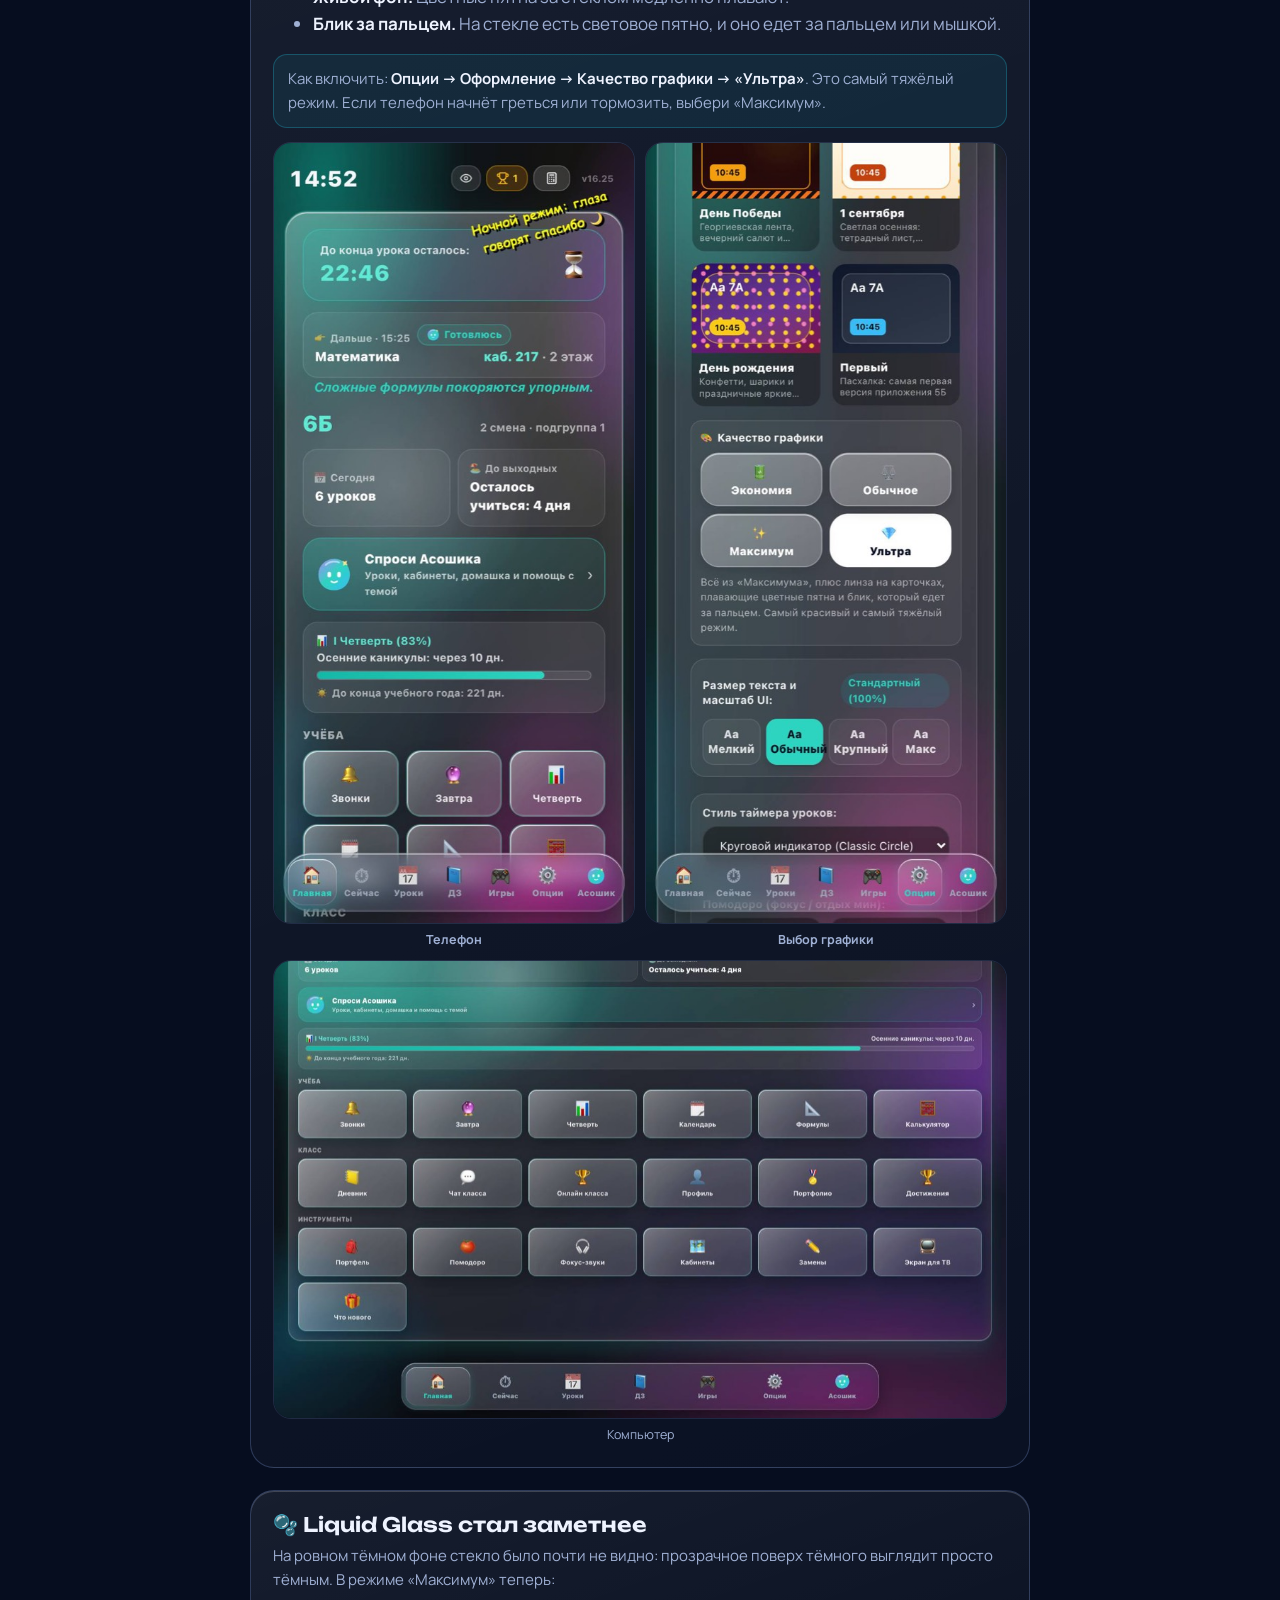
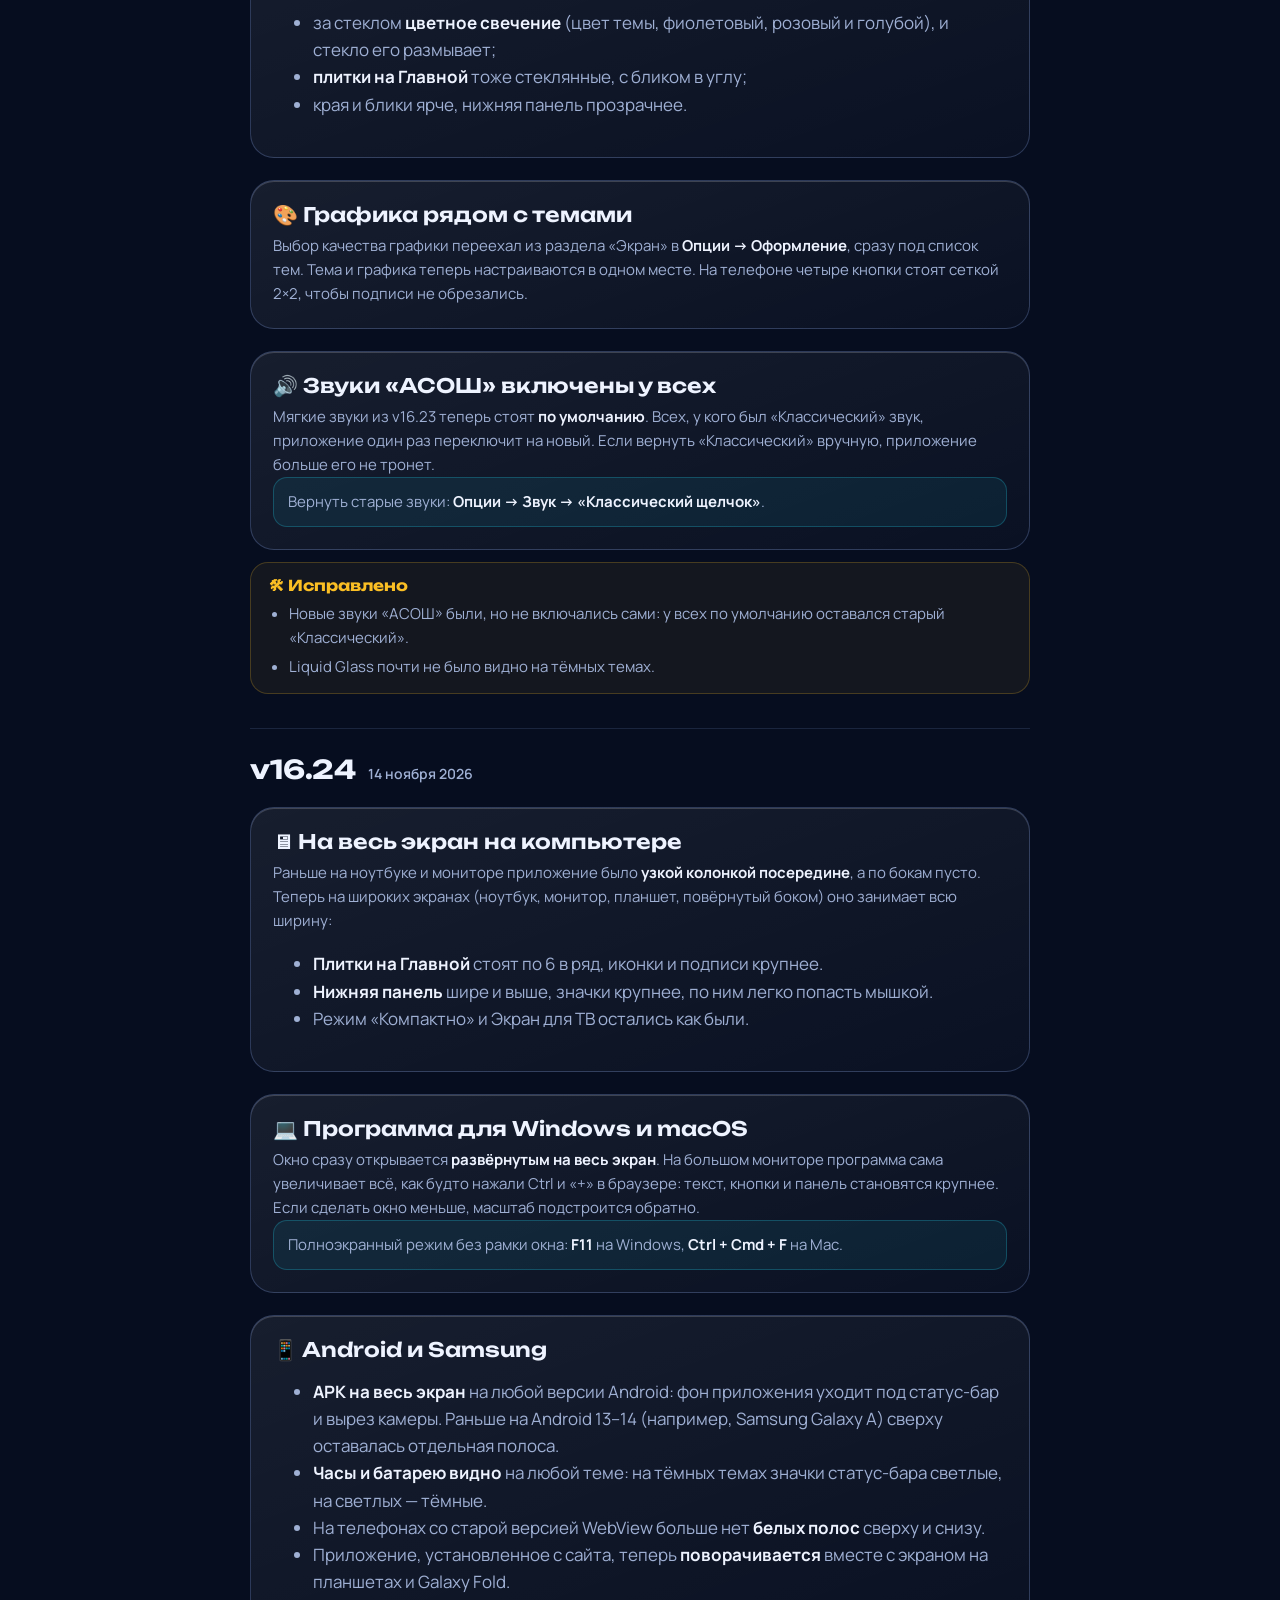
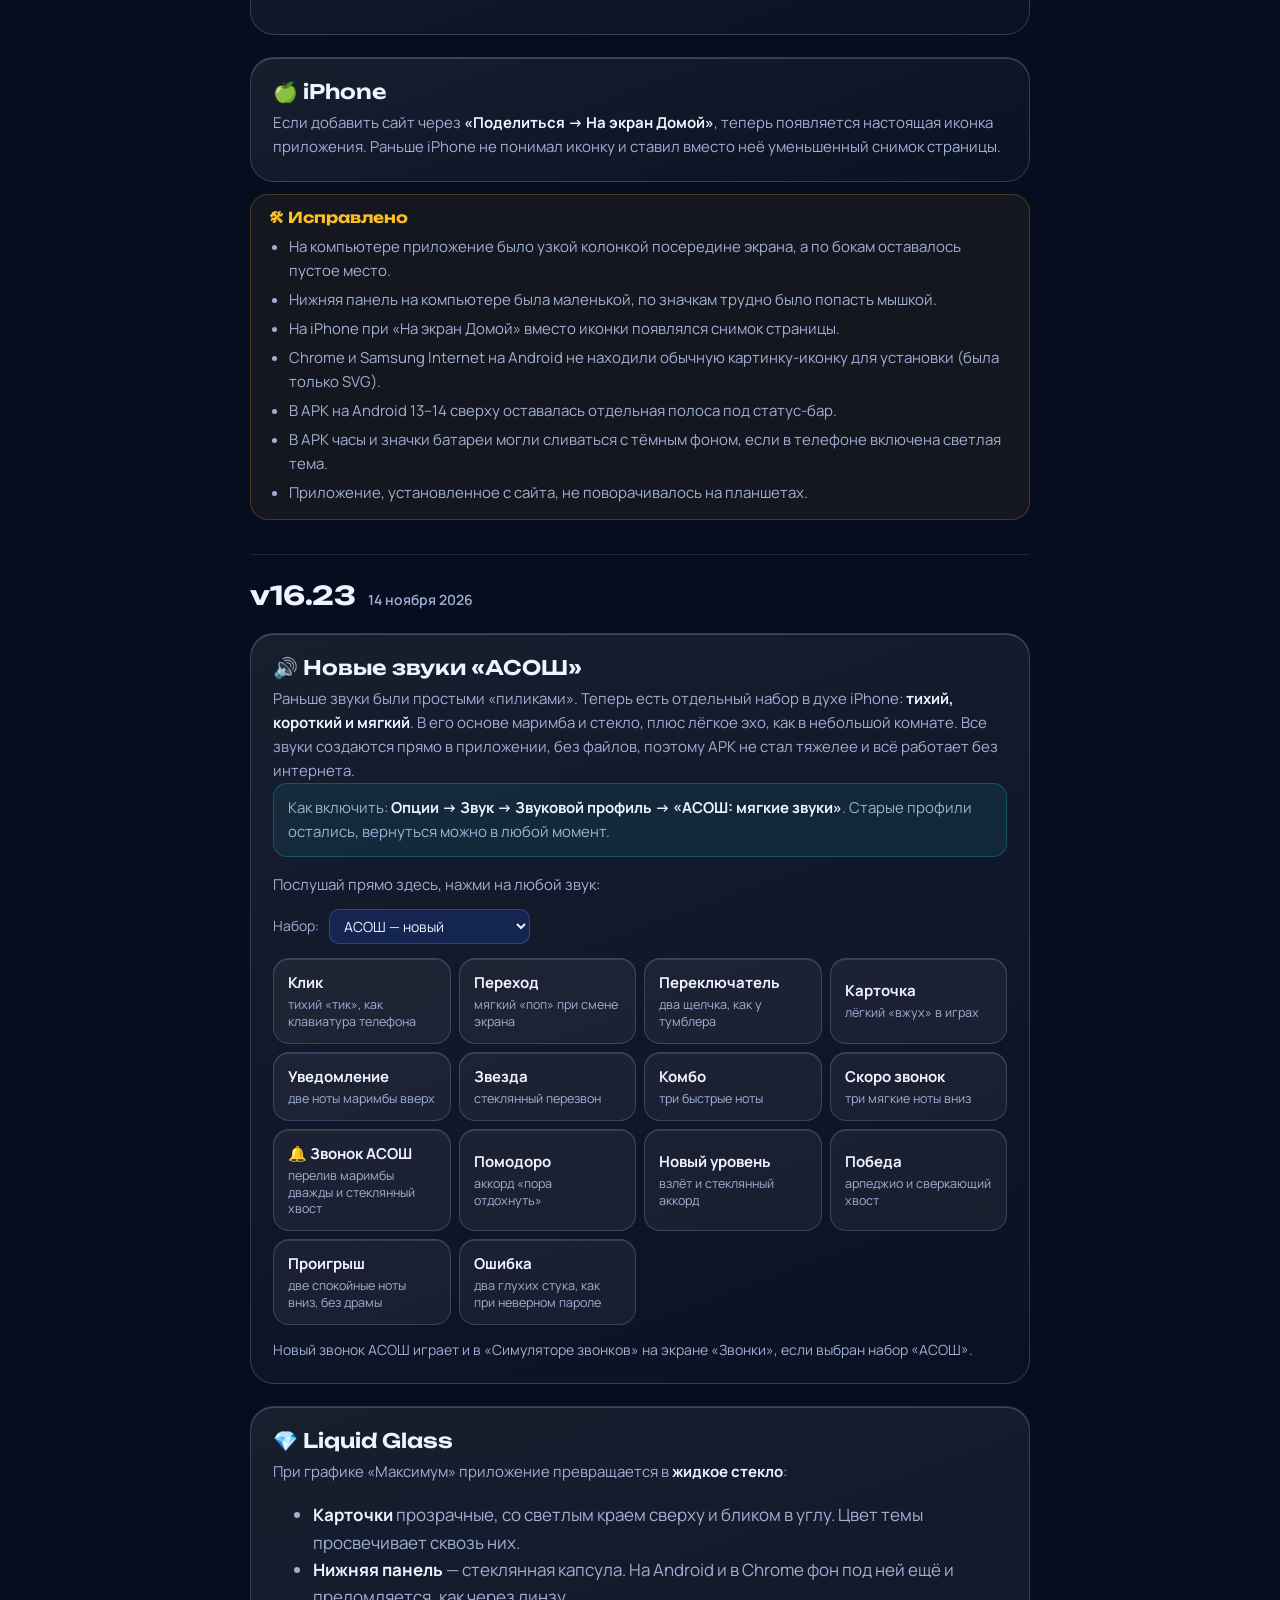
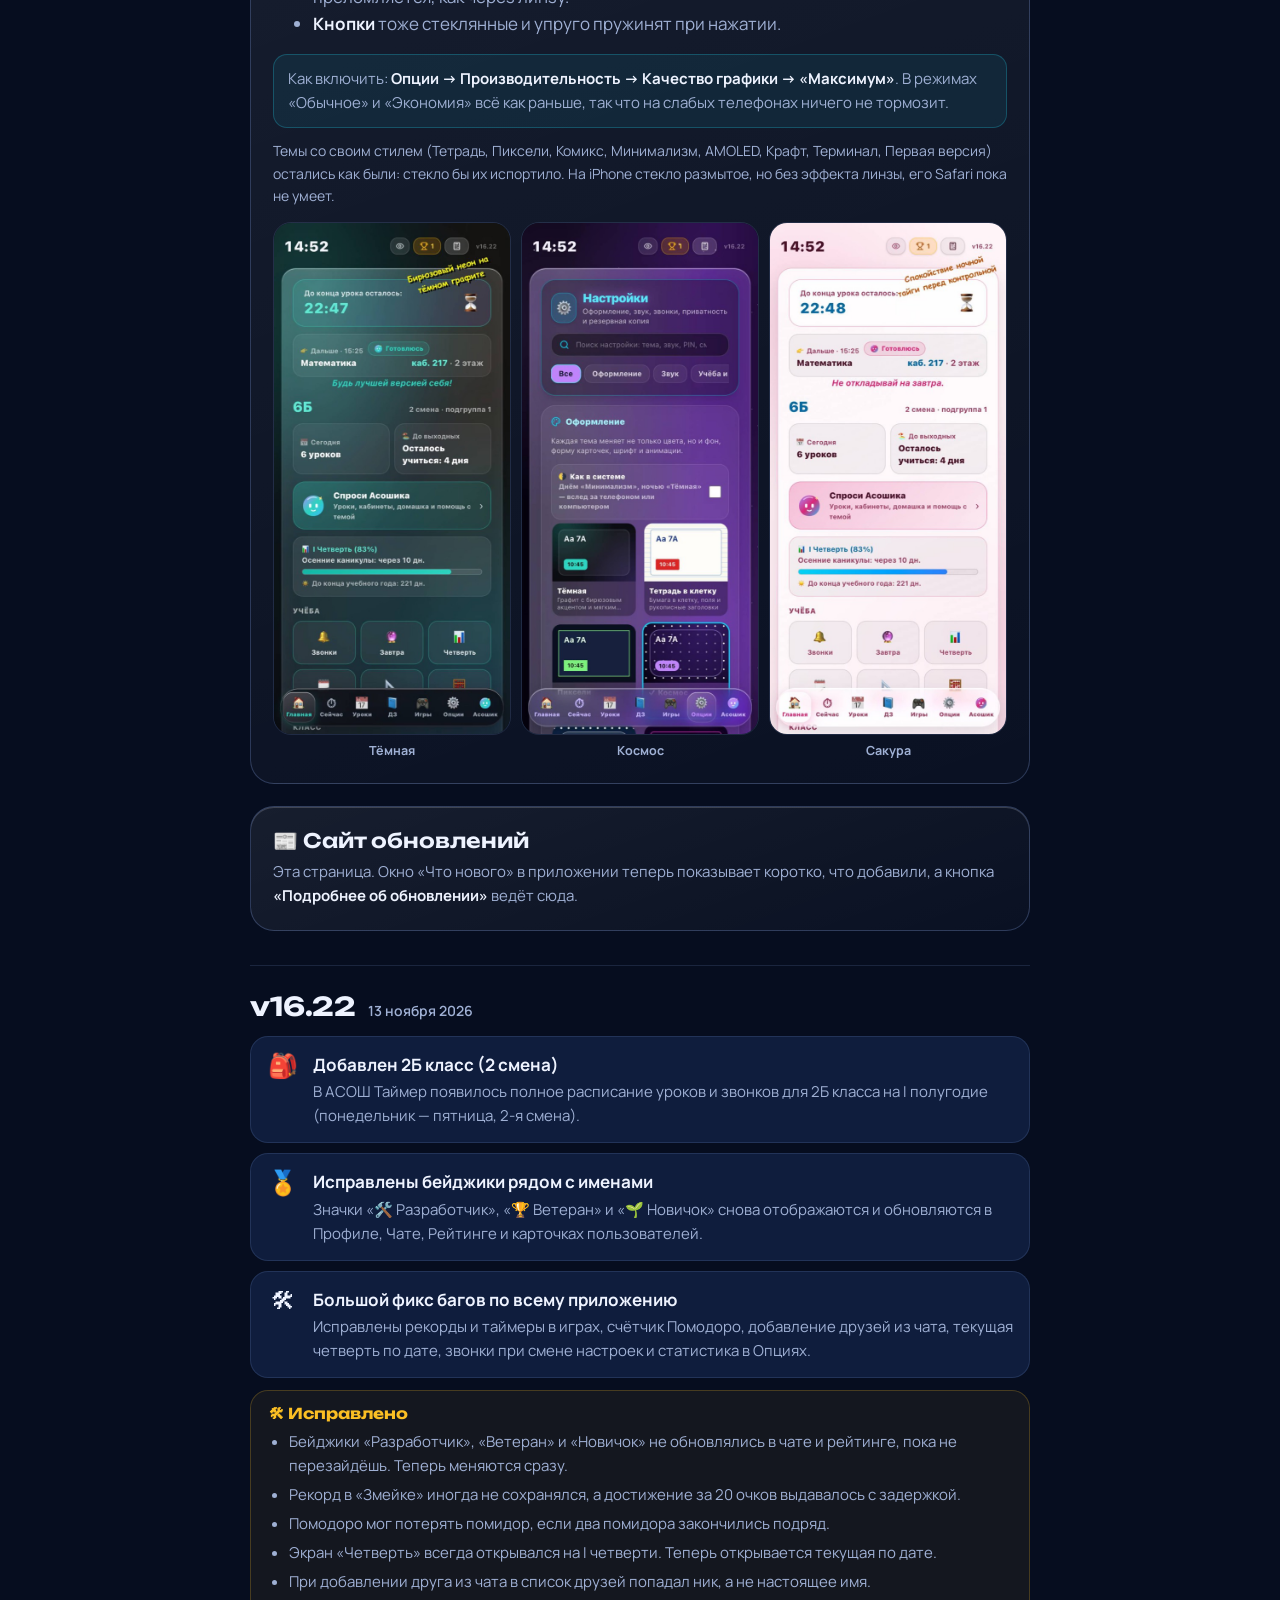
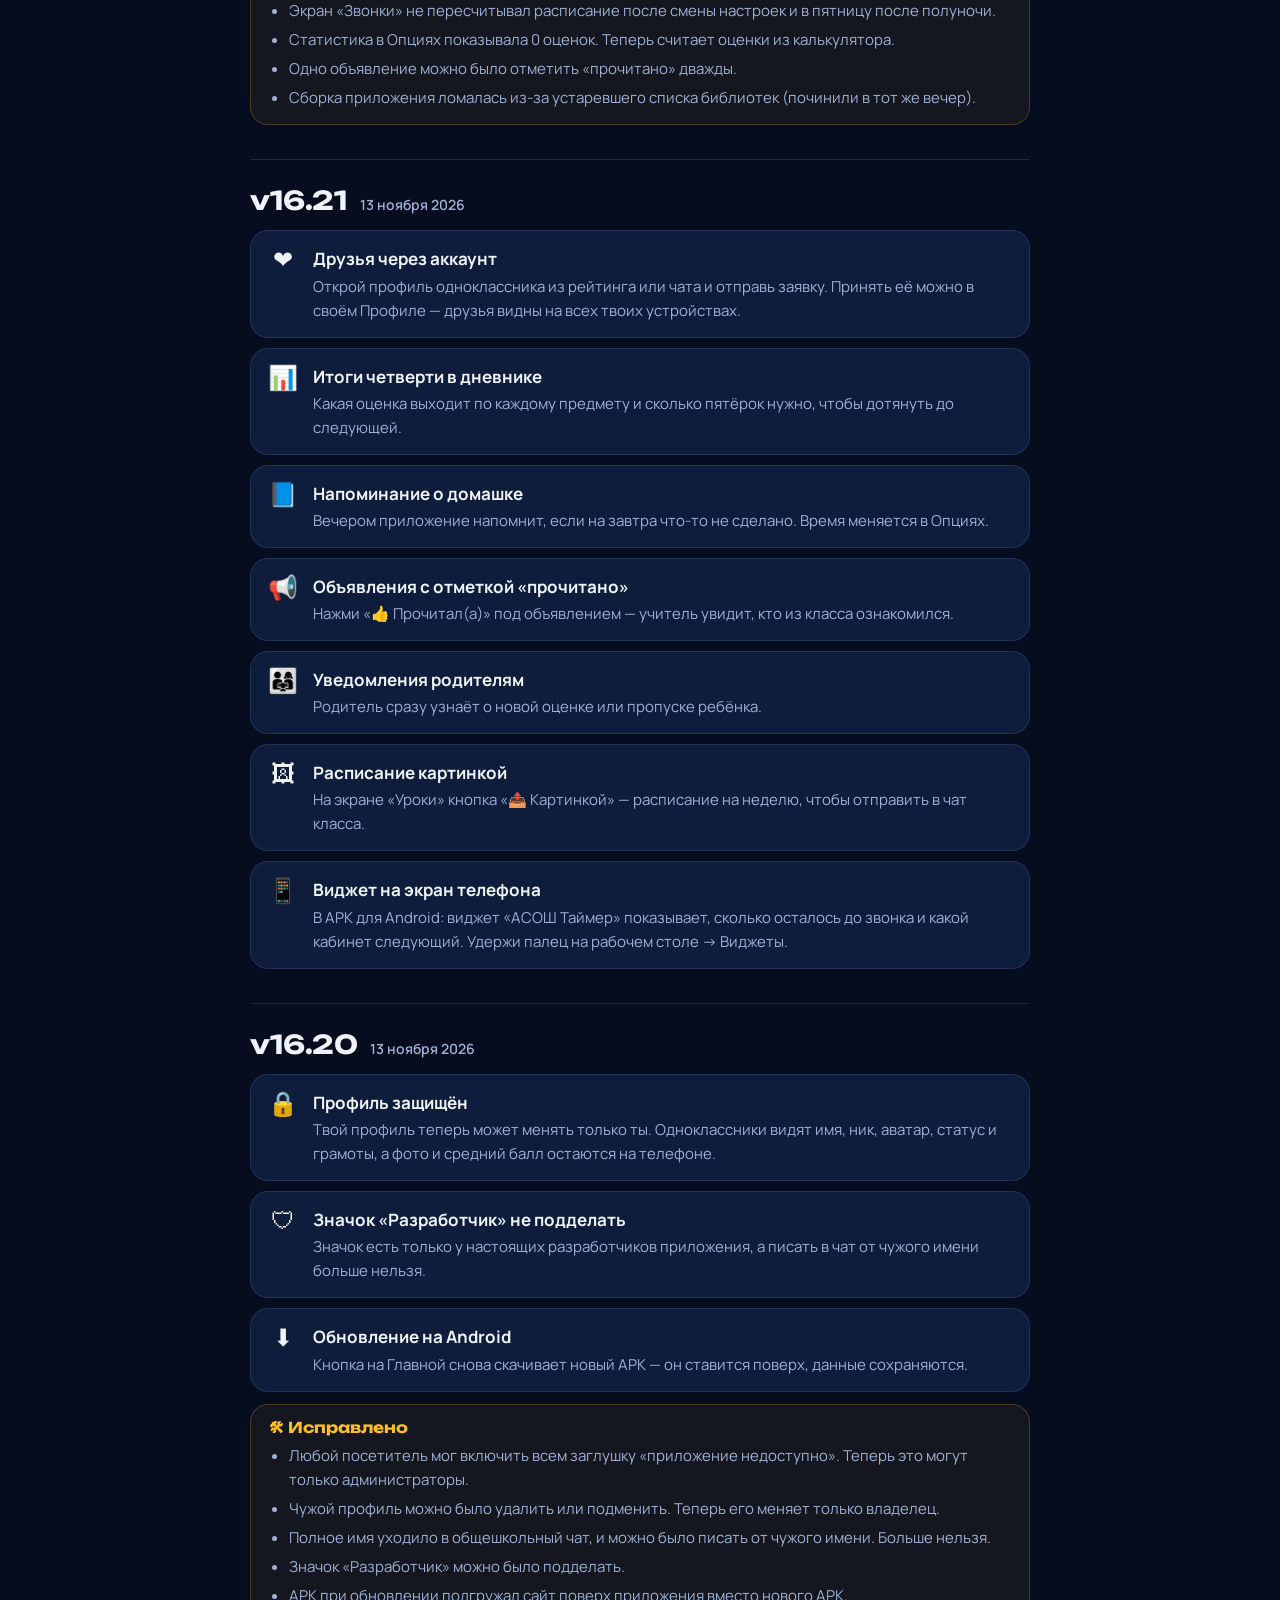
==== commit 6c713f1e: "Обновления: v17.4 — ДЗ для класса Co-Authored-By: Claude Opus 5.5 <noreply@anthropic.com> Claude-Ses" ====
--- a/updates/index.html
+++ b/updates/index.html
@@ -85,6 +85,10 @@
           <h3>🔔 Новые звонки 1-й смены</h3>
           <p>Звонки 1-й смены сверены с карточкой школы: 08:00, 08:45, 09:35, 10:25, 11:15, 12:05. 7-й урок — в пересменку 12:50–13:30. Таймер, уведомления и виджет считают по новым звонкам.</p>
         </div>
+        <div class="feature">
+          <h3>📣 ДЗ для класса снова отправляется</h3>
+          <p>Если ученик пропал из списка класса, приложение само возвращает его туда перед отправкой. Если отправить нельзя, теперь честно пишет почему, а не «нет интернета».</p>
+        </div>
       </section>
 
       <section class="rel" id="v17-3">
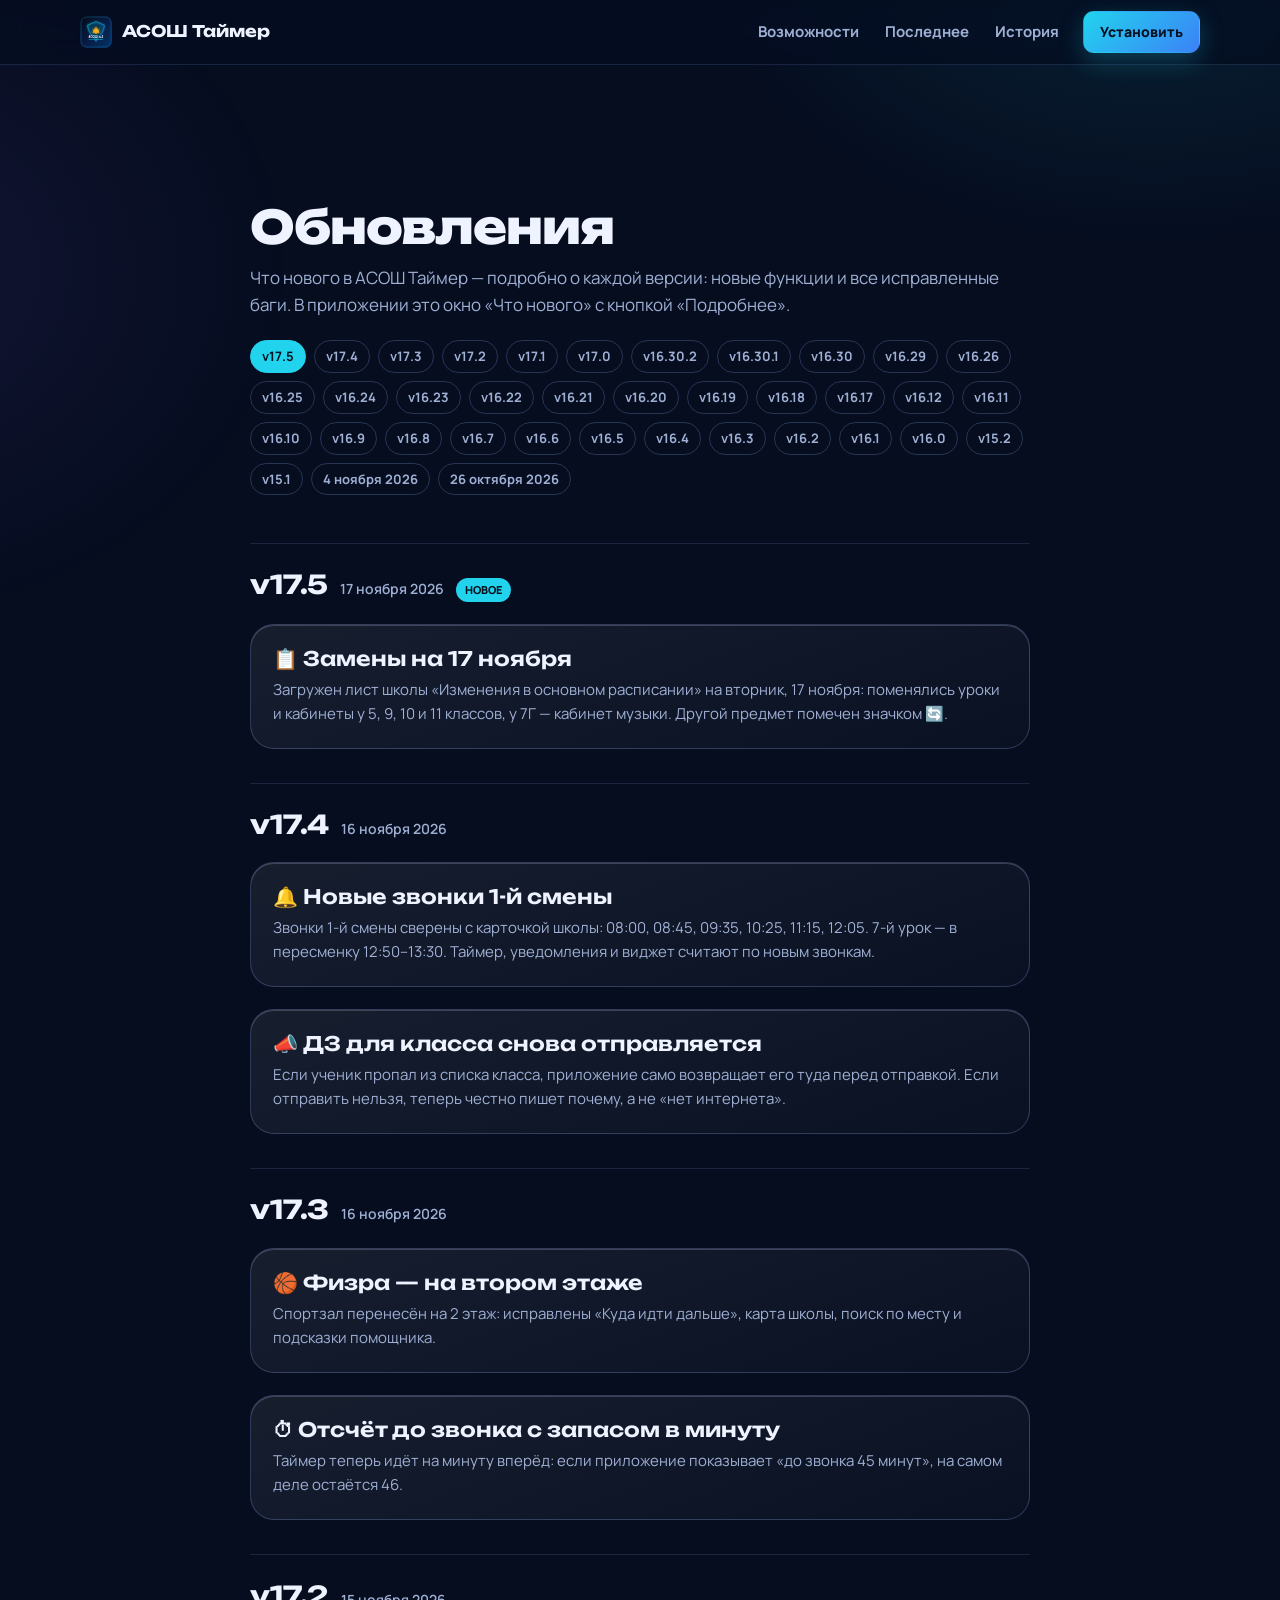
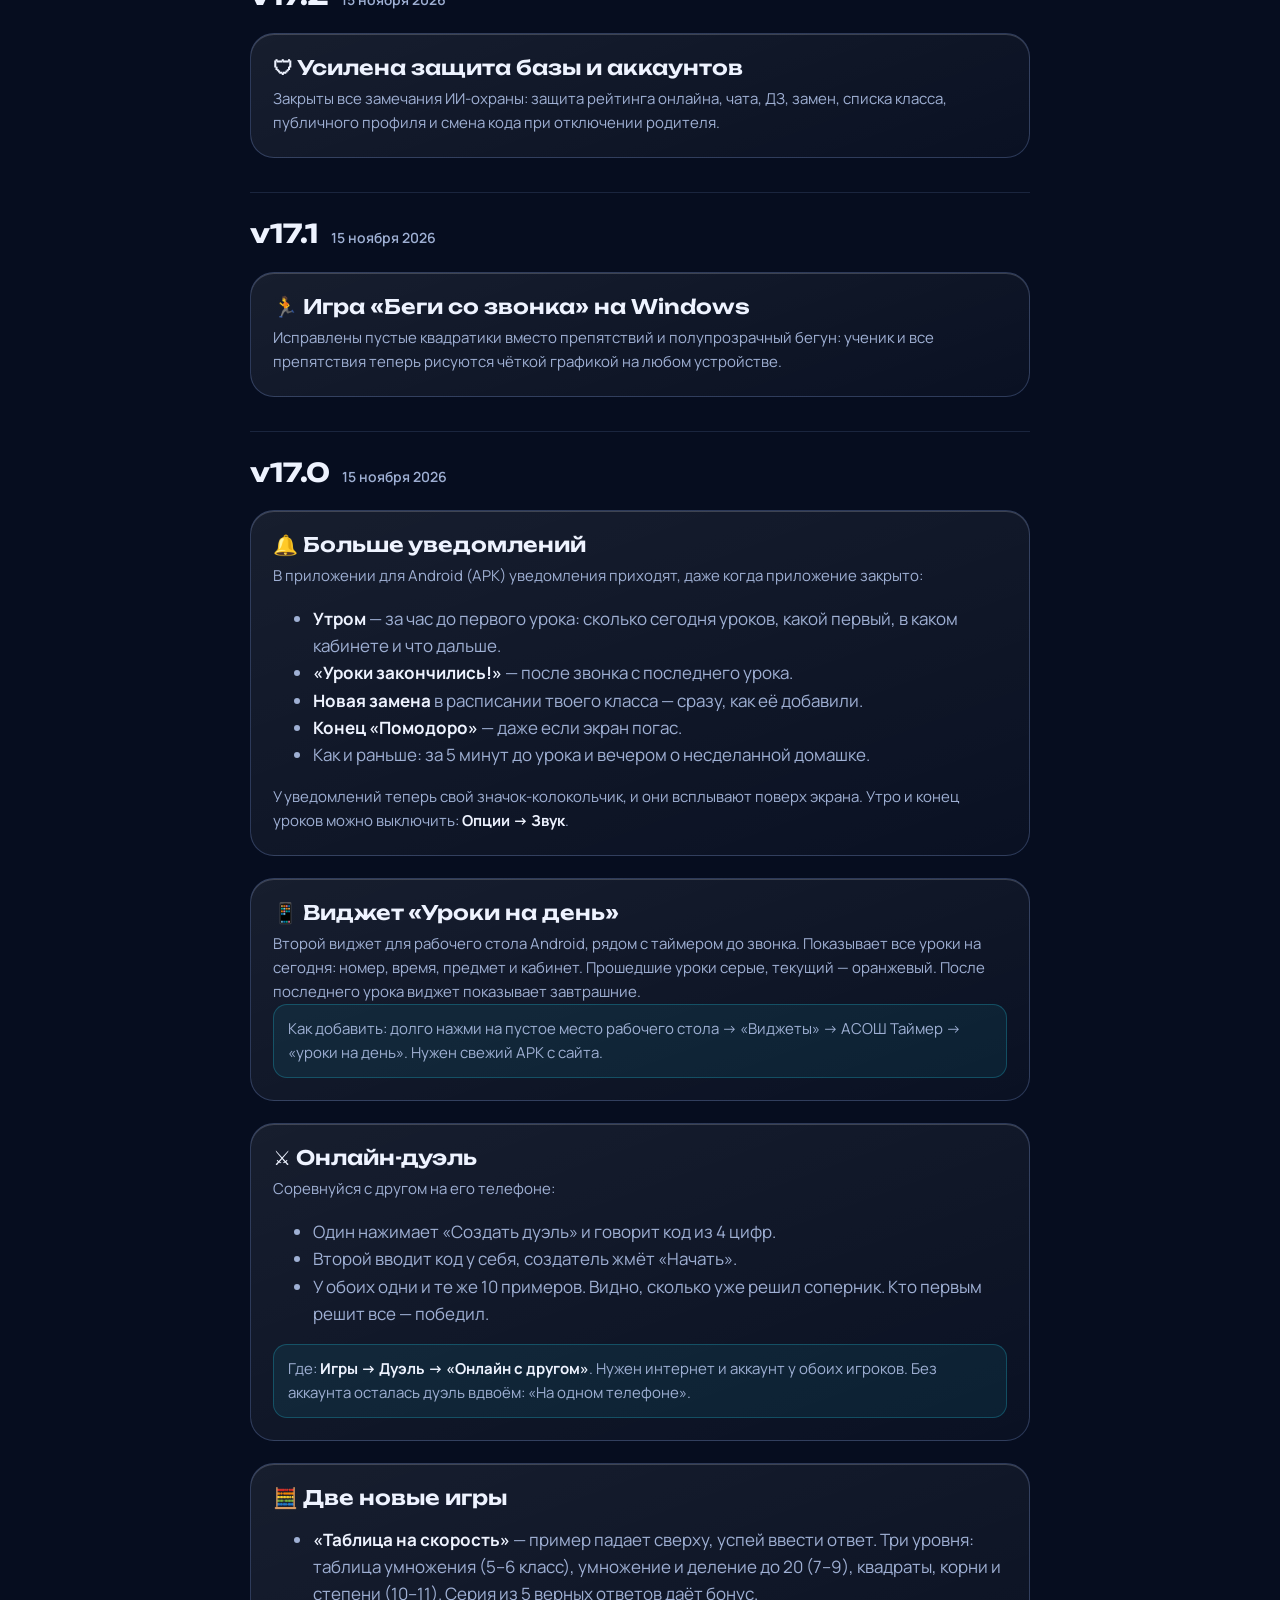
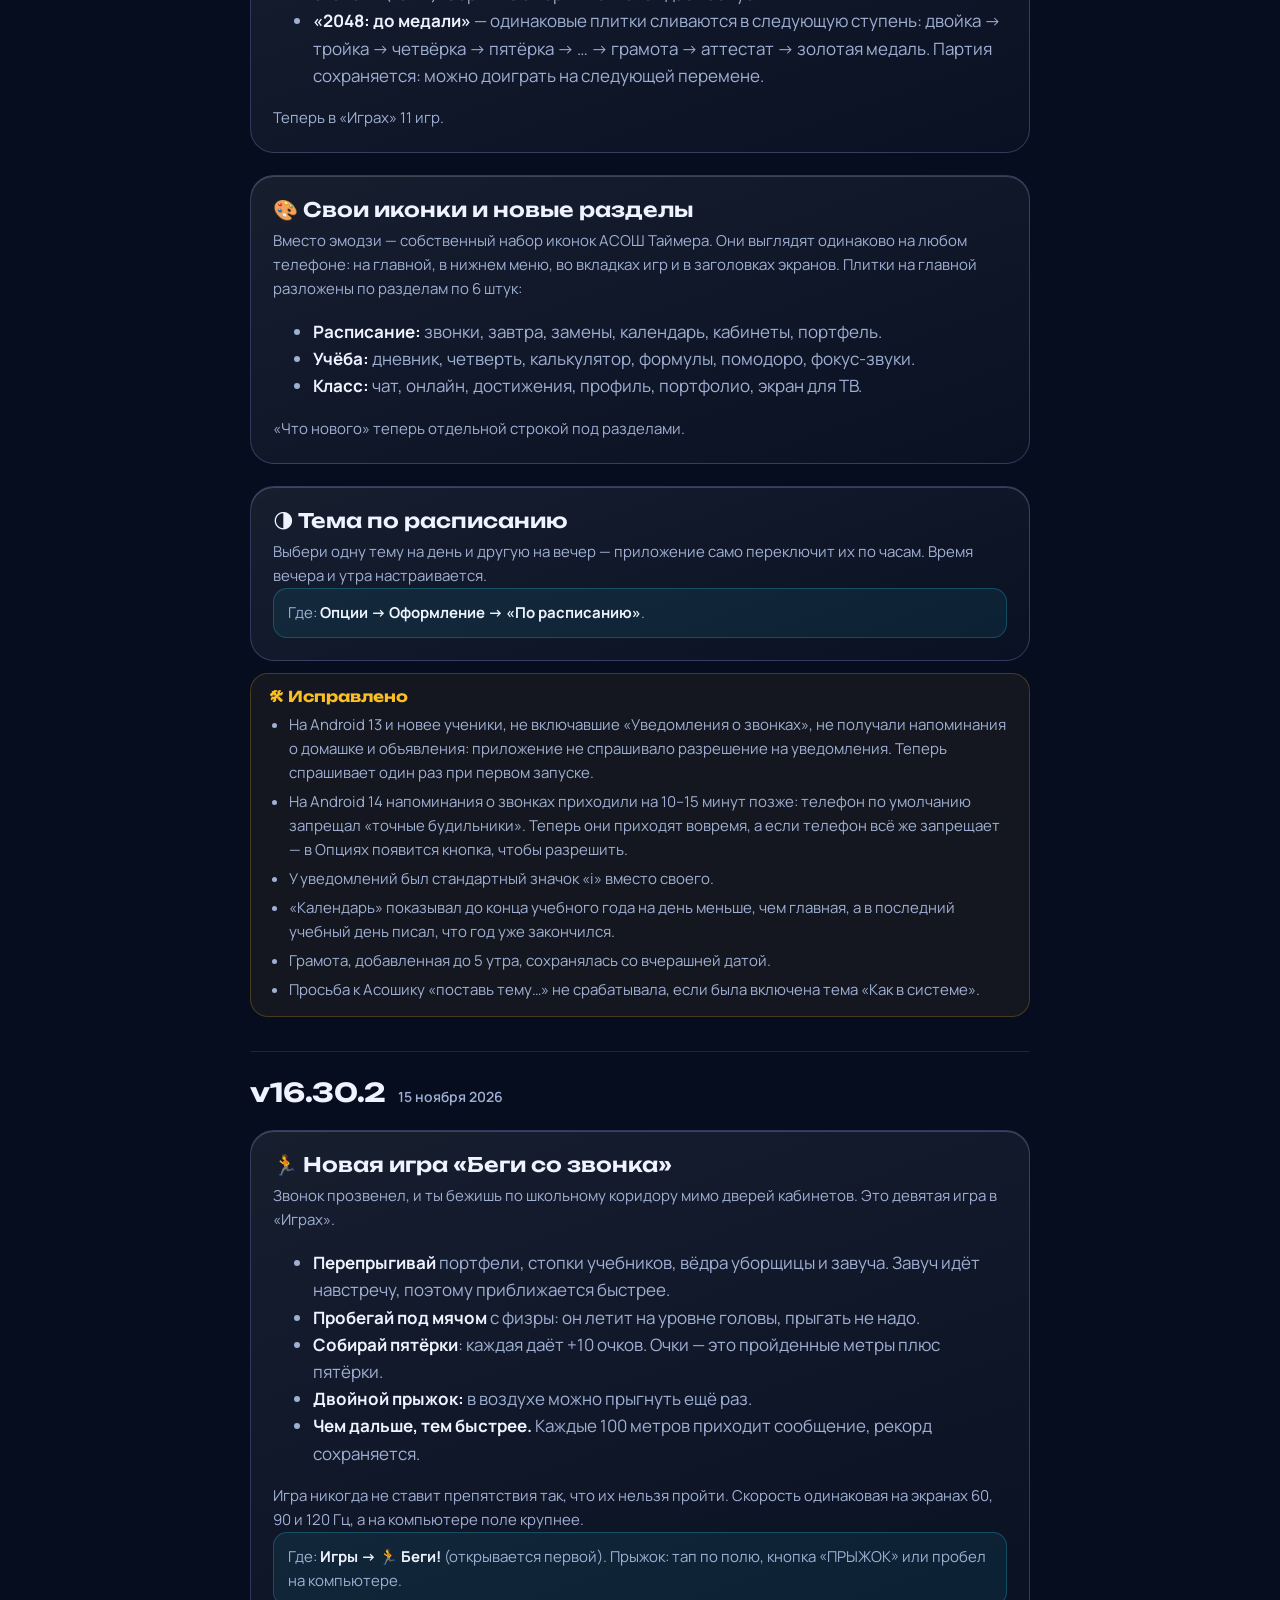
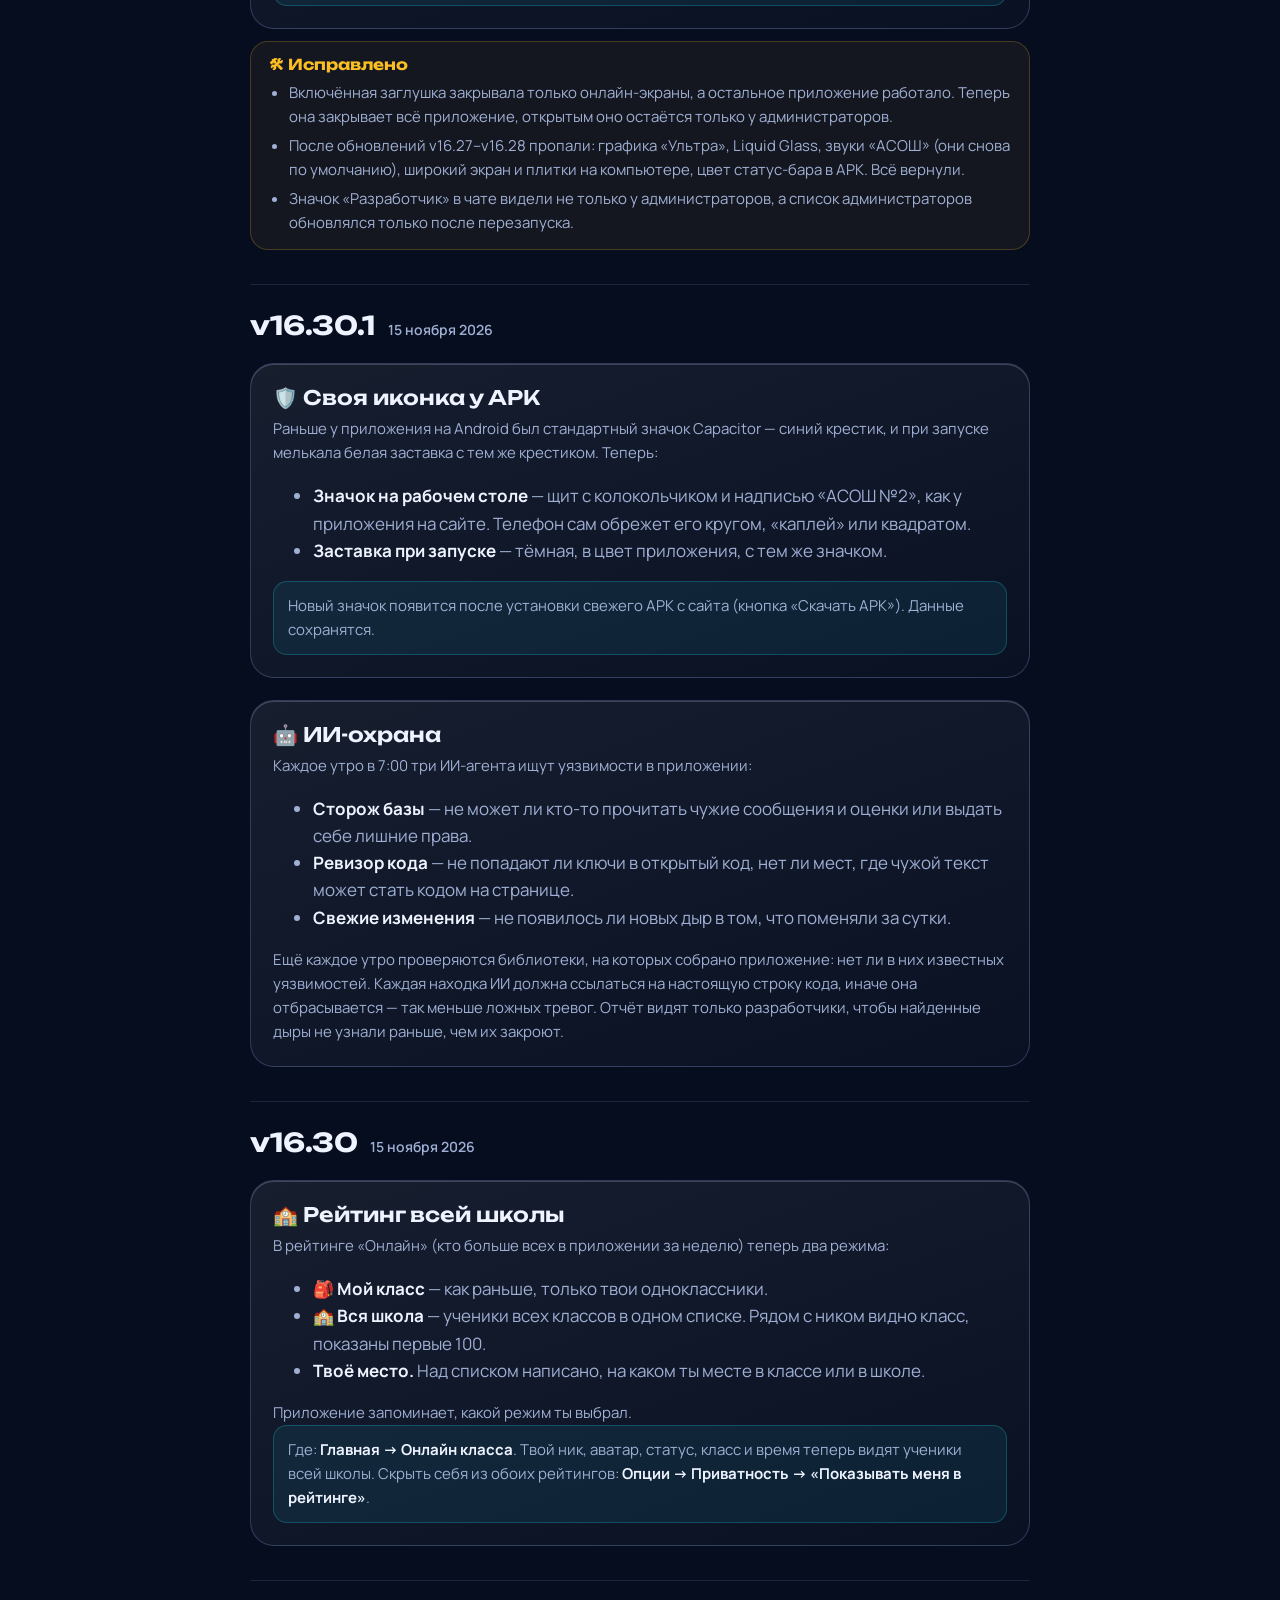
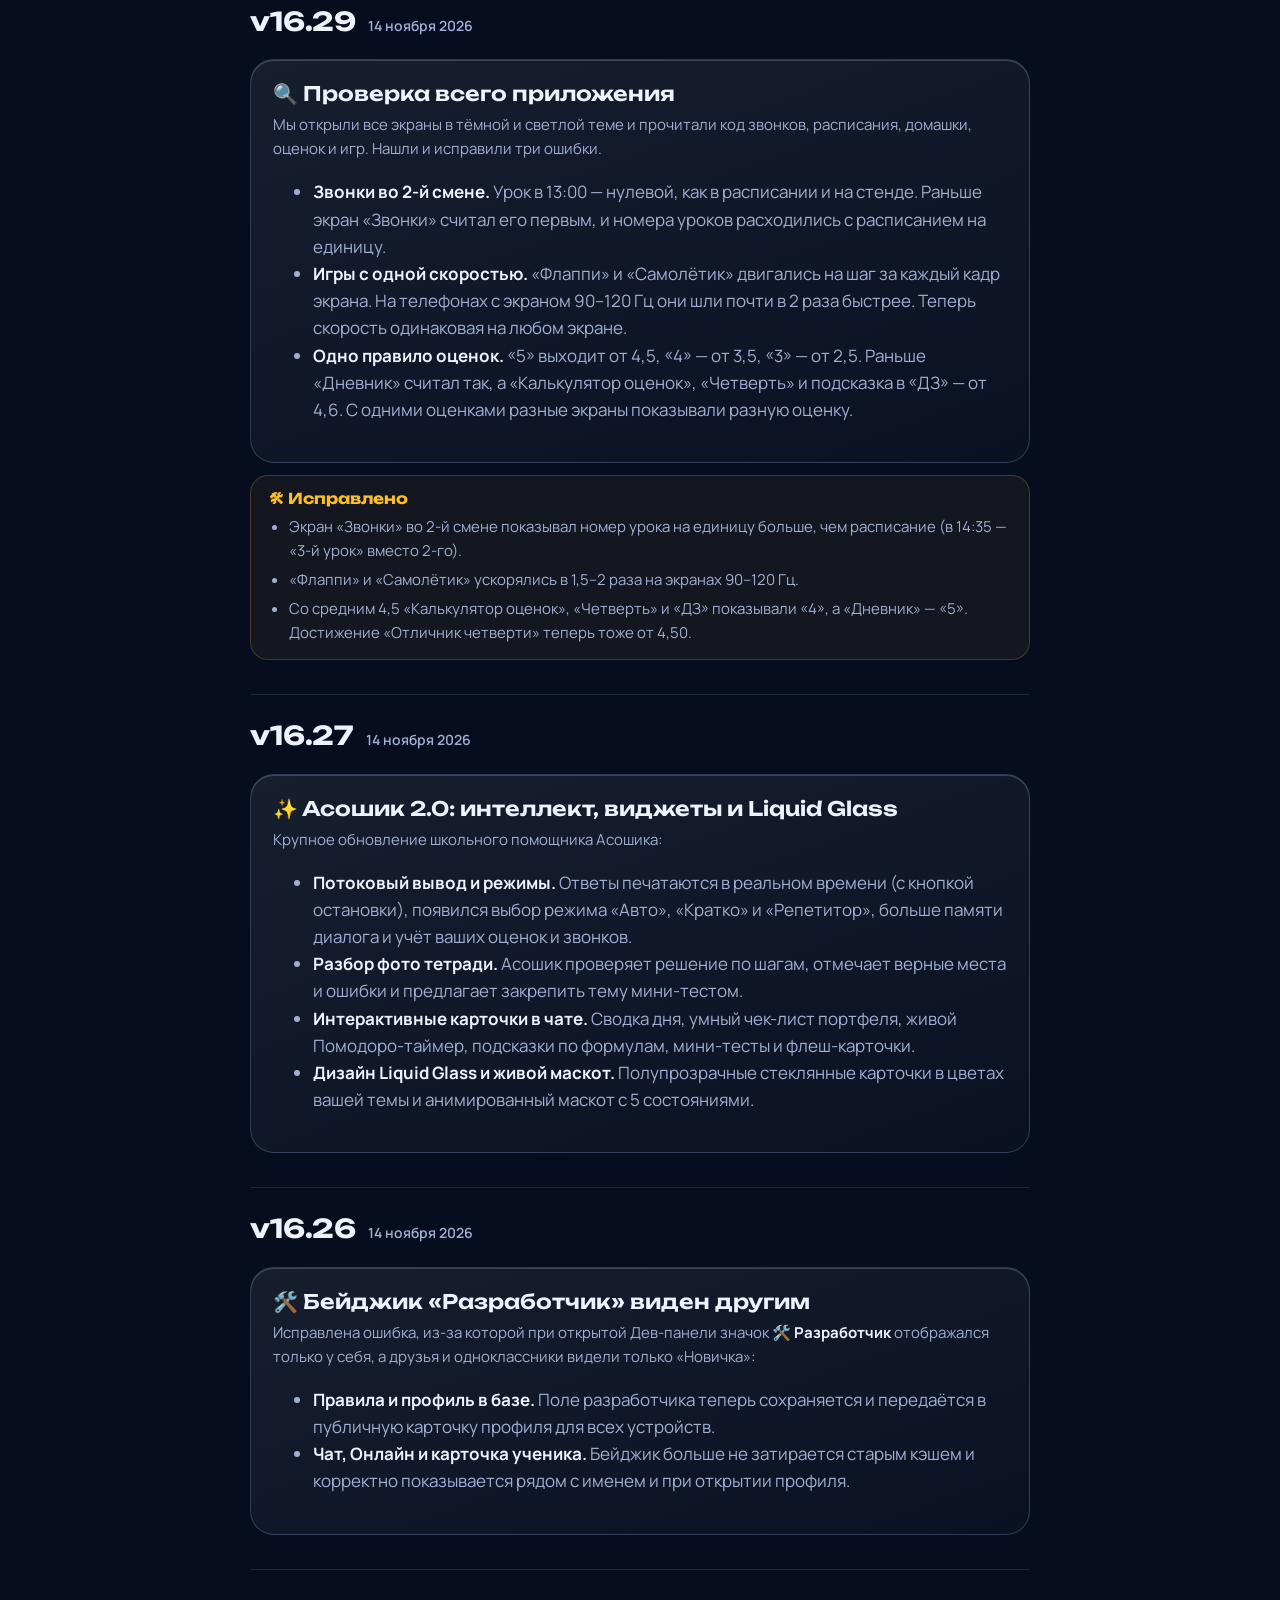
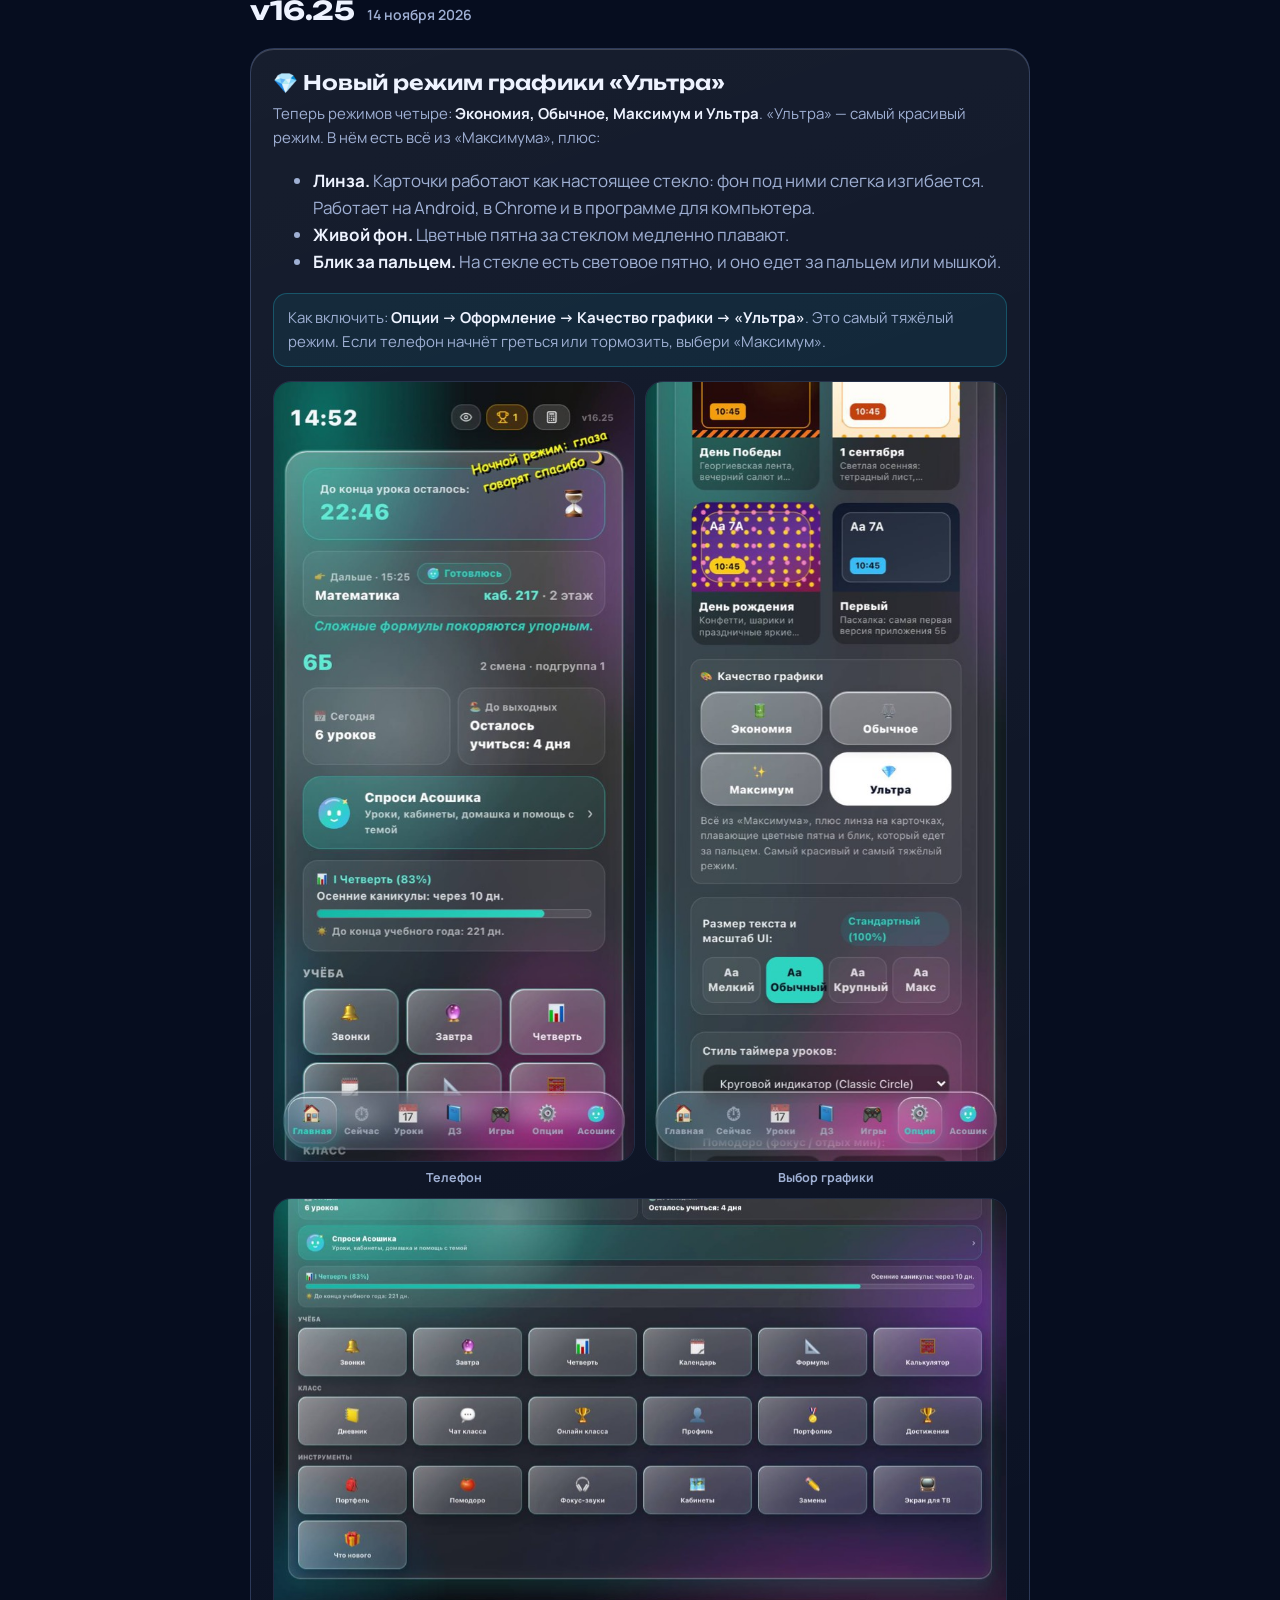
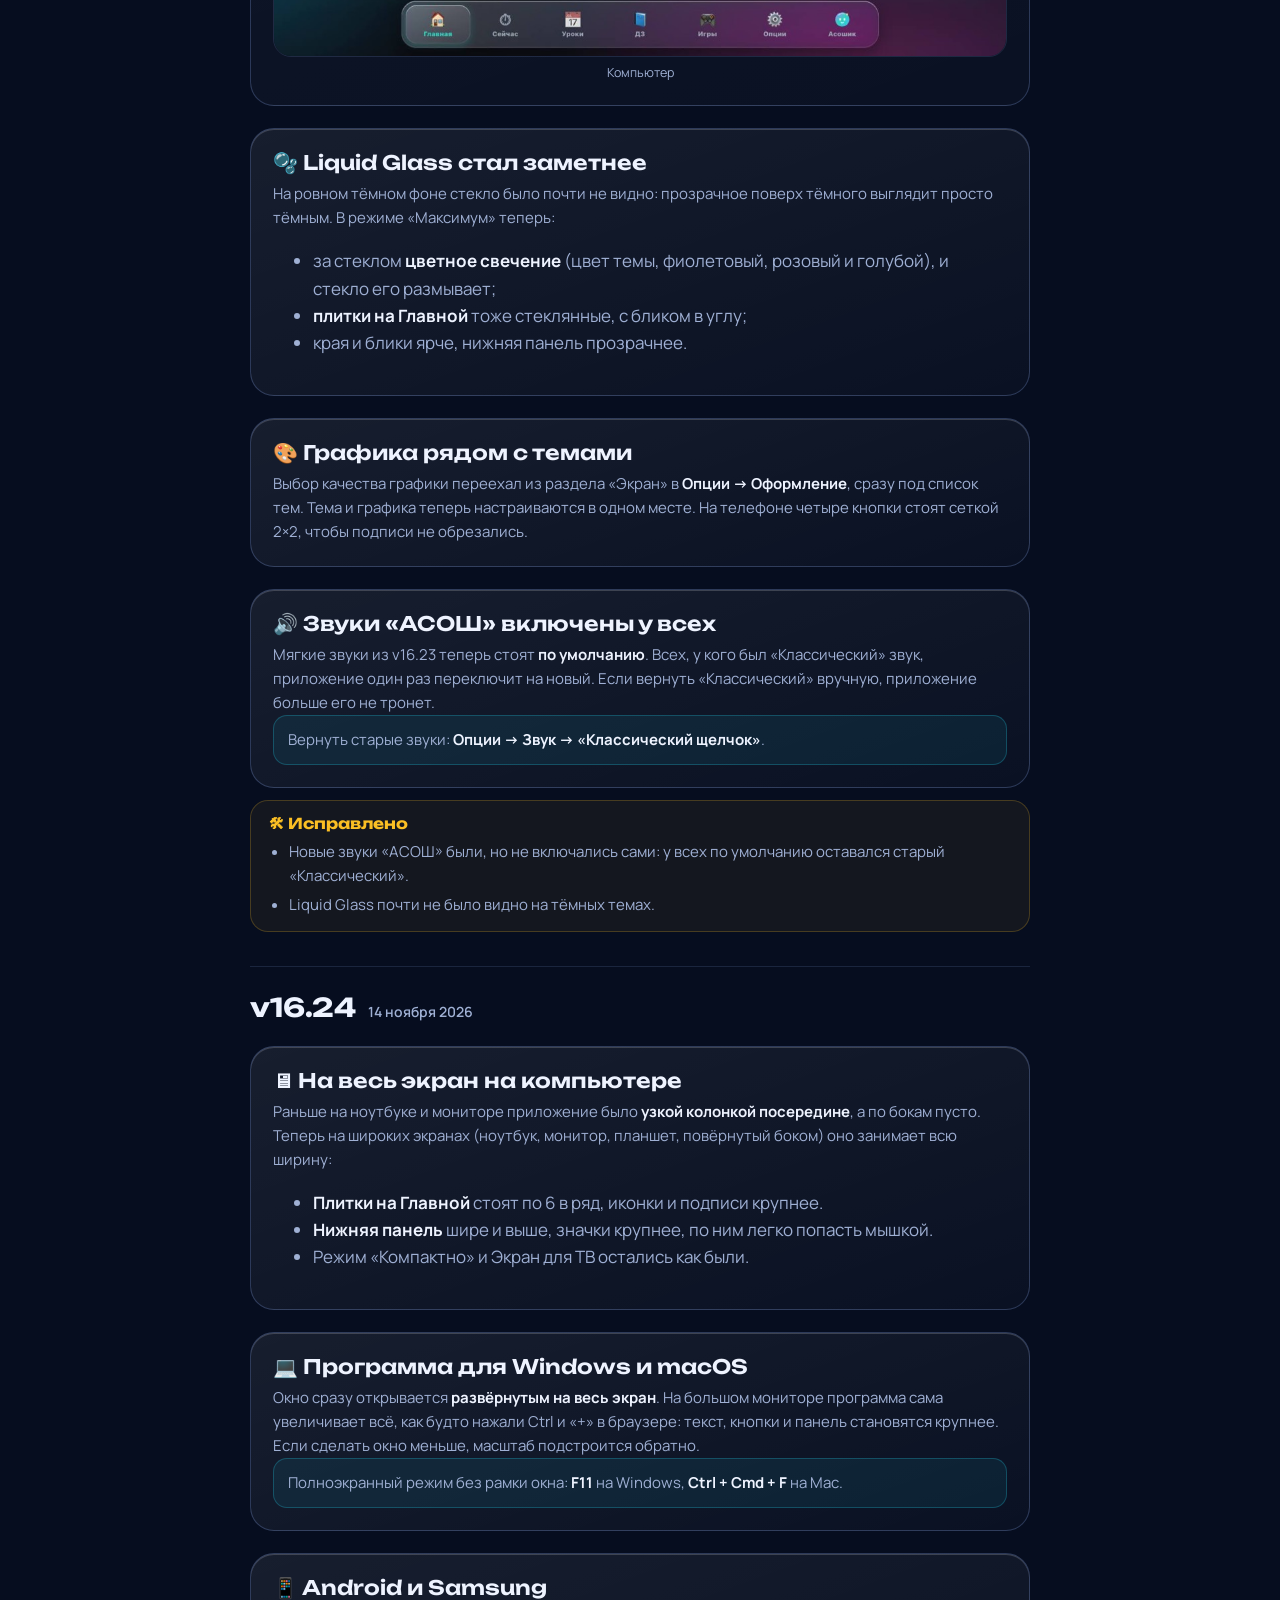
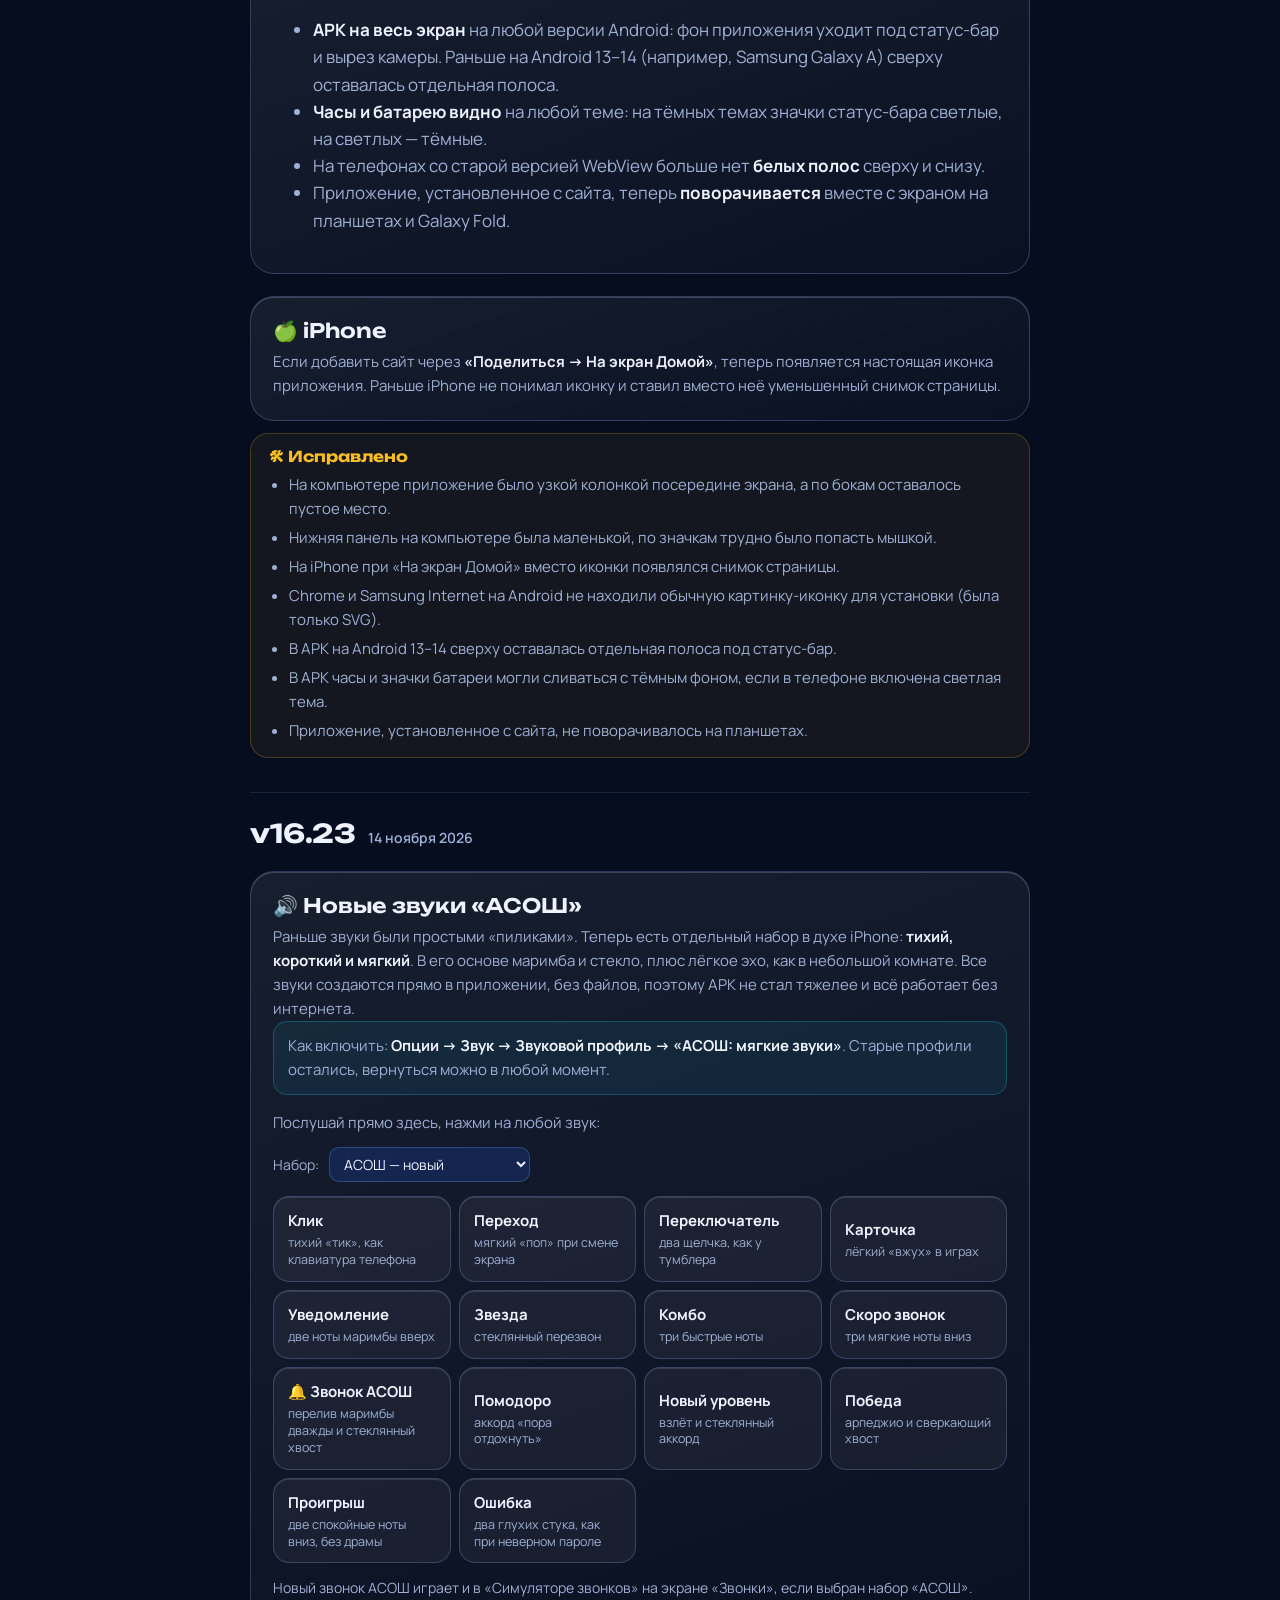
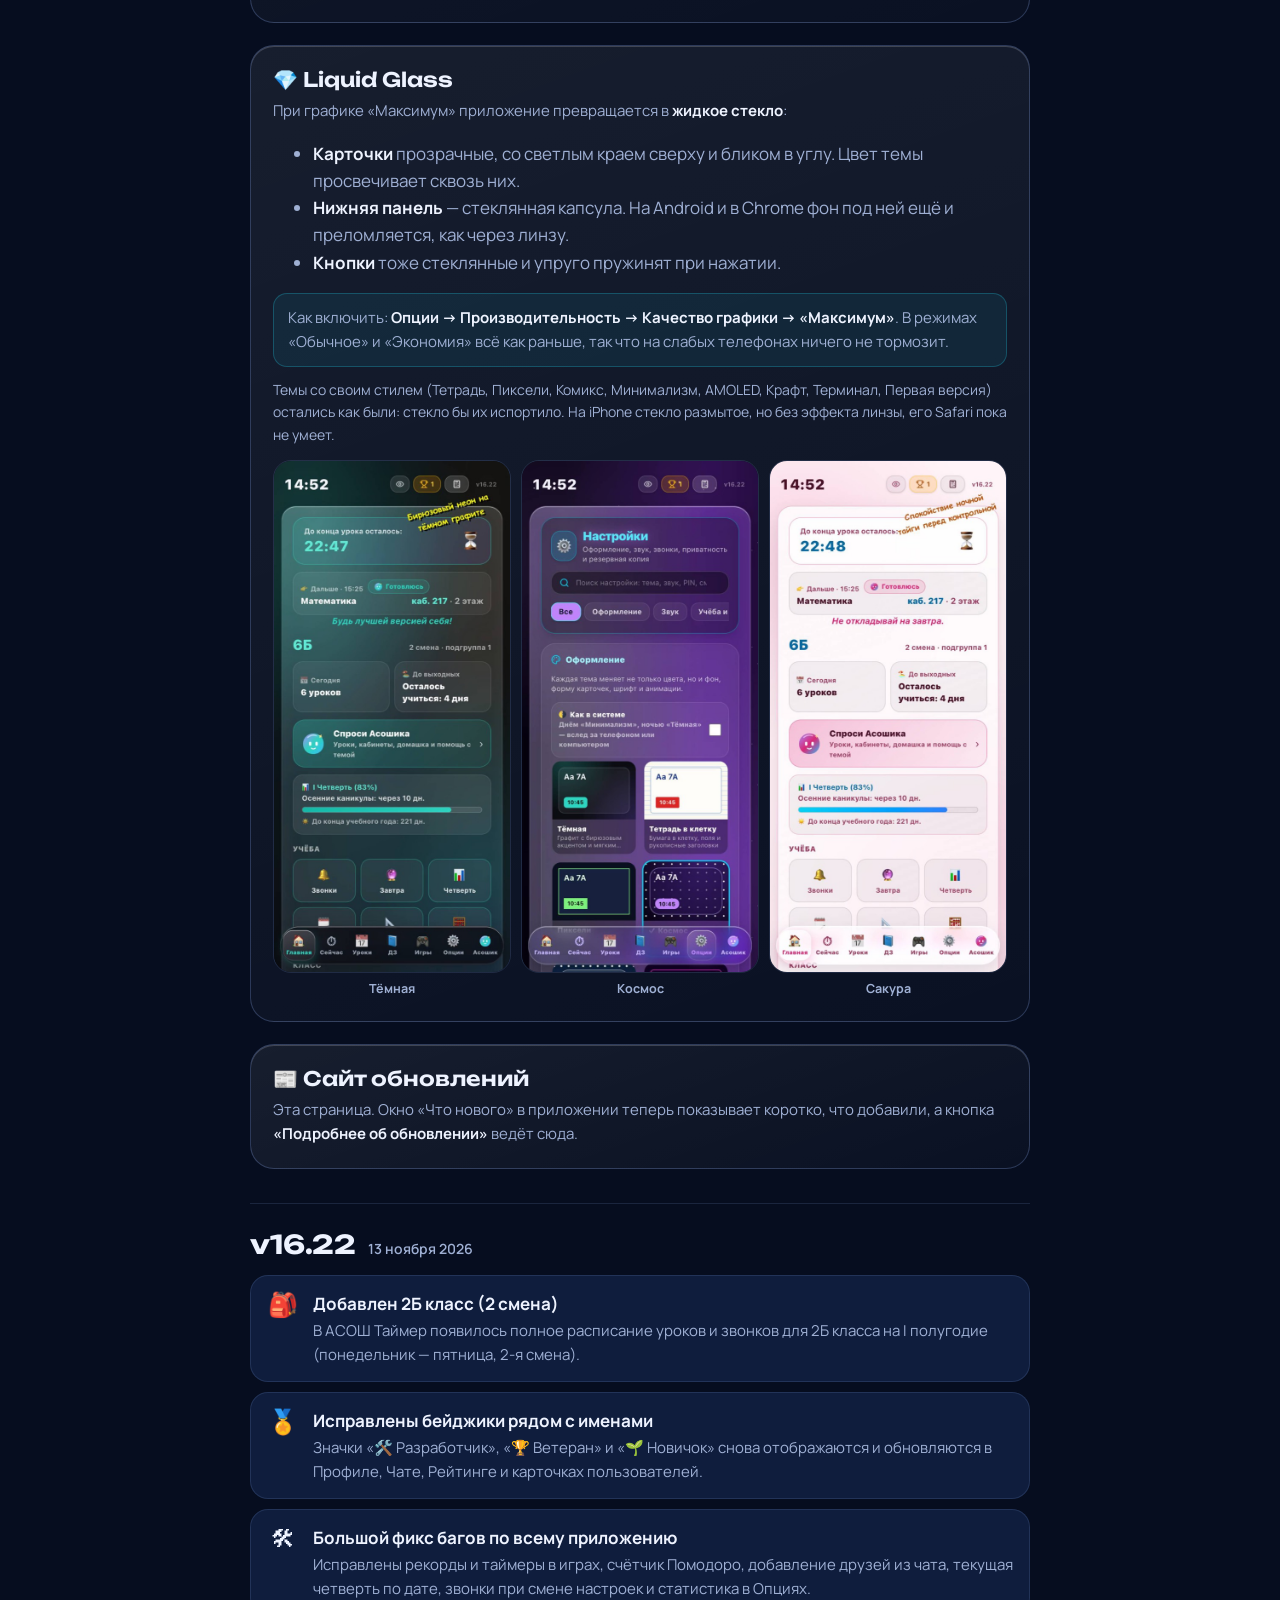
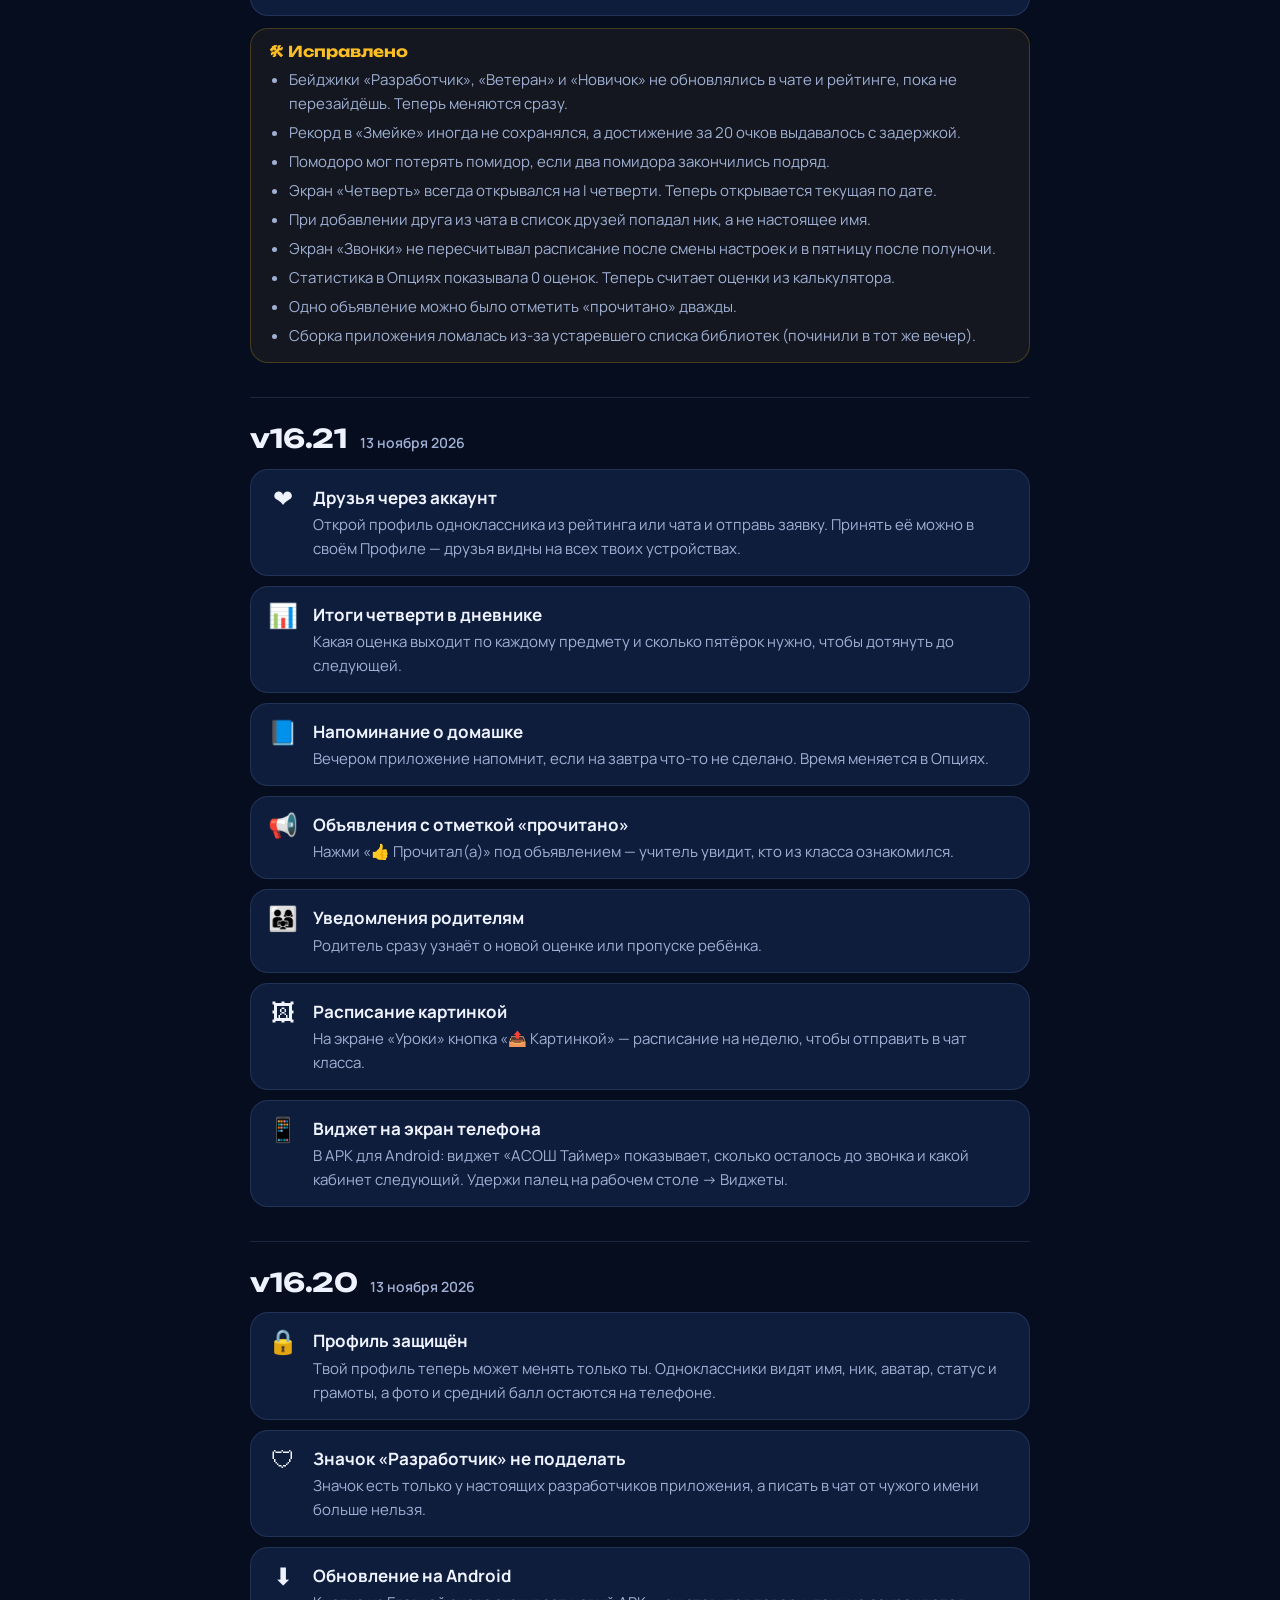
==== commit 28e05e3d: "Обновления: v17.5 Co-Authored-By: Claude Sonnet 5.5 <noreply@anthropic.com> Claude-Session: https://" ====
--- a/updates/index.html
+++ b/updates/index.html
@@ -65,7 +65,7 @@
       </a>
       <nav class="nav-links" aria-label="Разделы">
         <a href="../#features">Возможности</a>
-        <a href="#v17-4">Последнее</a>
+        <a href="#v17-5">Последнее</a>
         <a href="#history">История</a>
       </nav>
       <a class="btn btn-small" href="../#download">Установить</a>
@@ -77,10 +77,18 @@
       <div class="upd-hero">
         <h1>Обновления</h1>
         <p>Что нового в АСОШ Таймер — подробно о каждой версии: новые функции и все исправленные баги. В приложении это окно «Что нового» с кнопкой «Подробнее».</p>
-        <nav class="toc" aria-label="Версии"><a href="#v17-4">v17.4</a><a href="#v17-3">v17.3</a><a href="#v17-2">v17.2</a><a href="#v17-1">v17.1</a><a href="#v17-0">v17.0</a><a href="#v16-30.2">v16.30.2</a><a href="#v16-30.1">v16.30.1</a><a href="#v16-30">v16.30</a><a href="#v16-29">v16.29</a><a href="#v16-26">v16.26</a><a href="#v16-25">v16.25</a><a href="#v16-24">v16.24</a><a href="#v16-23">v16.23</a><a href="#v16-22">v16.22</a><a href="#v16-21">v16.21</a><a href="#v16-20">v16.20</a><a href="#v16-19">v16.19</a><a href="#v16-18">v16.18</a><a href="#v16-17">v16.17</a><a href="#v16-12">v16.12</a><a href="#v16-11">v16.11</a><a href="#v16-10">v16.10</a><a href="#v16-9">v16.9</a><a href="#v16-8">v16.8</a><a href="#v16-7">v16.7</a><a href="#v16-6">v16.6</a><a href="#v16-5">v16.5</a><a href="#v16-4">v16.4</a><a href="#v16-3">v16.3</a><a href="#v16-2">v16.2</a><a href="#v16-1">v16.1</a><a href="#v16-0">v16.0</a><a href="#v15-2">v15.2</a><a href="#v15-1">v15.1</a><a href="#4-ноября-2026">4 ноября 2026</a><a href="#26-октября-2026">26 октября 2026</a></nav>
+        <nav class="toc" aria-label="Версии"><a href="#v17-5">v17.5</a><a href="#v17-4">v17.4</a><a href="#v17-3">v17.3</a><a href="#v17-2">v17.2</a><a href="#v17-1">v17.1</a><a href="#v17-0">v17.0</a><a href="#v16-30.2">v16.30.2</a><a href="#v16-30.1">v16.30.1</a><a href="#v16-30">v16.30</a><a href="#v16-29">v16.29</a><a href="#v16-26">v16.26</a><a href="#v16-25">v16.25</a><a href="#v16-24">v16.24</a><a href="#v16-23">v16.23</a><a href="#v16-22">v16.22</a><a href="#v16-21">v16.21</a><a href="#v16-20">v16.20</a><a href="#v16-19">v16.19</a><a href="#v16-18">v16.18</a><a href="#v16-17">v16.17</a><a href="#v16-12">v16.12</a><a href="#v16-11">v16.11</a><a href="#v16-10">v16.10</a><a href="#v16-9">v16.9</a><a href="#v16-8">v16.8</a><a href="#v16-7">v16.7</a><a href="#v16-6">v16.6</a><a href="#v16-5">v16.5</a><a href="#v16-4">v16.4</a><a href="#v16-3">v16.3</a><a href="#v16-2">v16.2</a><a href="#v16-1">v16.1</a><a href="#v16-0">v16.0</a><a href="#v15-2">v15.2</a><a href="#v15-1">v15.1</a><a href="#4-ноября-2026">4 ноября 2026</a><a href="#26-октября-2026">26 октября 2026</a></nav>
       </div>
-<section class="rel" id="v17-4">
-        <div class="rel-head"><h2>v17.4</h2><span class="date">16 ноября 2026</span><span class="badge">НОВОЕ</span></div>
+<section class="rel" id="v17-5">
+        <div class="rel-head"><h2>v17.5</h2><span class="date">17 ноября 2026</span><span class="badge">НОВОЕ</span></div>
+        <div class="feature">
+          <h3>📋 Замены на 17 ноября</h3>
+          <p>Загружен лист школы «Изменения в основном расписании» на вторник, 17 ноября: поменялись уроки и кабинеты у 5, 9, 10 и 11 классов, у 7Г — кабинет музыки. Другой предмет помечен значком 🔄.</p>
+        </div>
+      </section>
+
+      <section class="rel" id="v17-4">
+        <div class="rel-head"><h2>v17.4</h2><span class="date">16 ноября 2026</span></div>
         <div class="feature">
           <h3>🔔 Новые звонки 1-й смены</h3>
           <p>Звонки 1-й смены сверены с карточкой школы: 08:00, 08:45, 09:35, 10:25, 11:15, 12:05. 7-й урок — в пересменку 12:50–13:30. Таймер, уведомления и виджет считают по новым звонкам.</p>
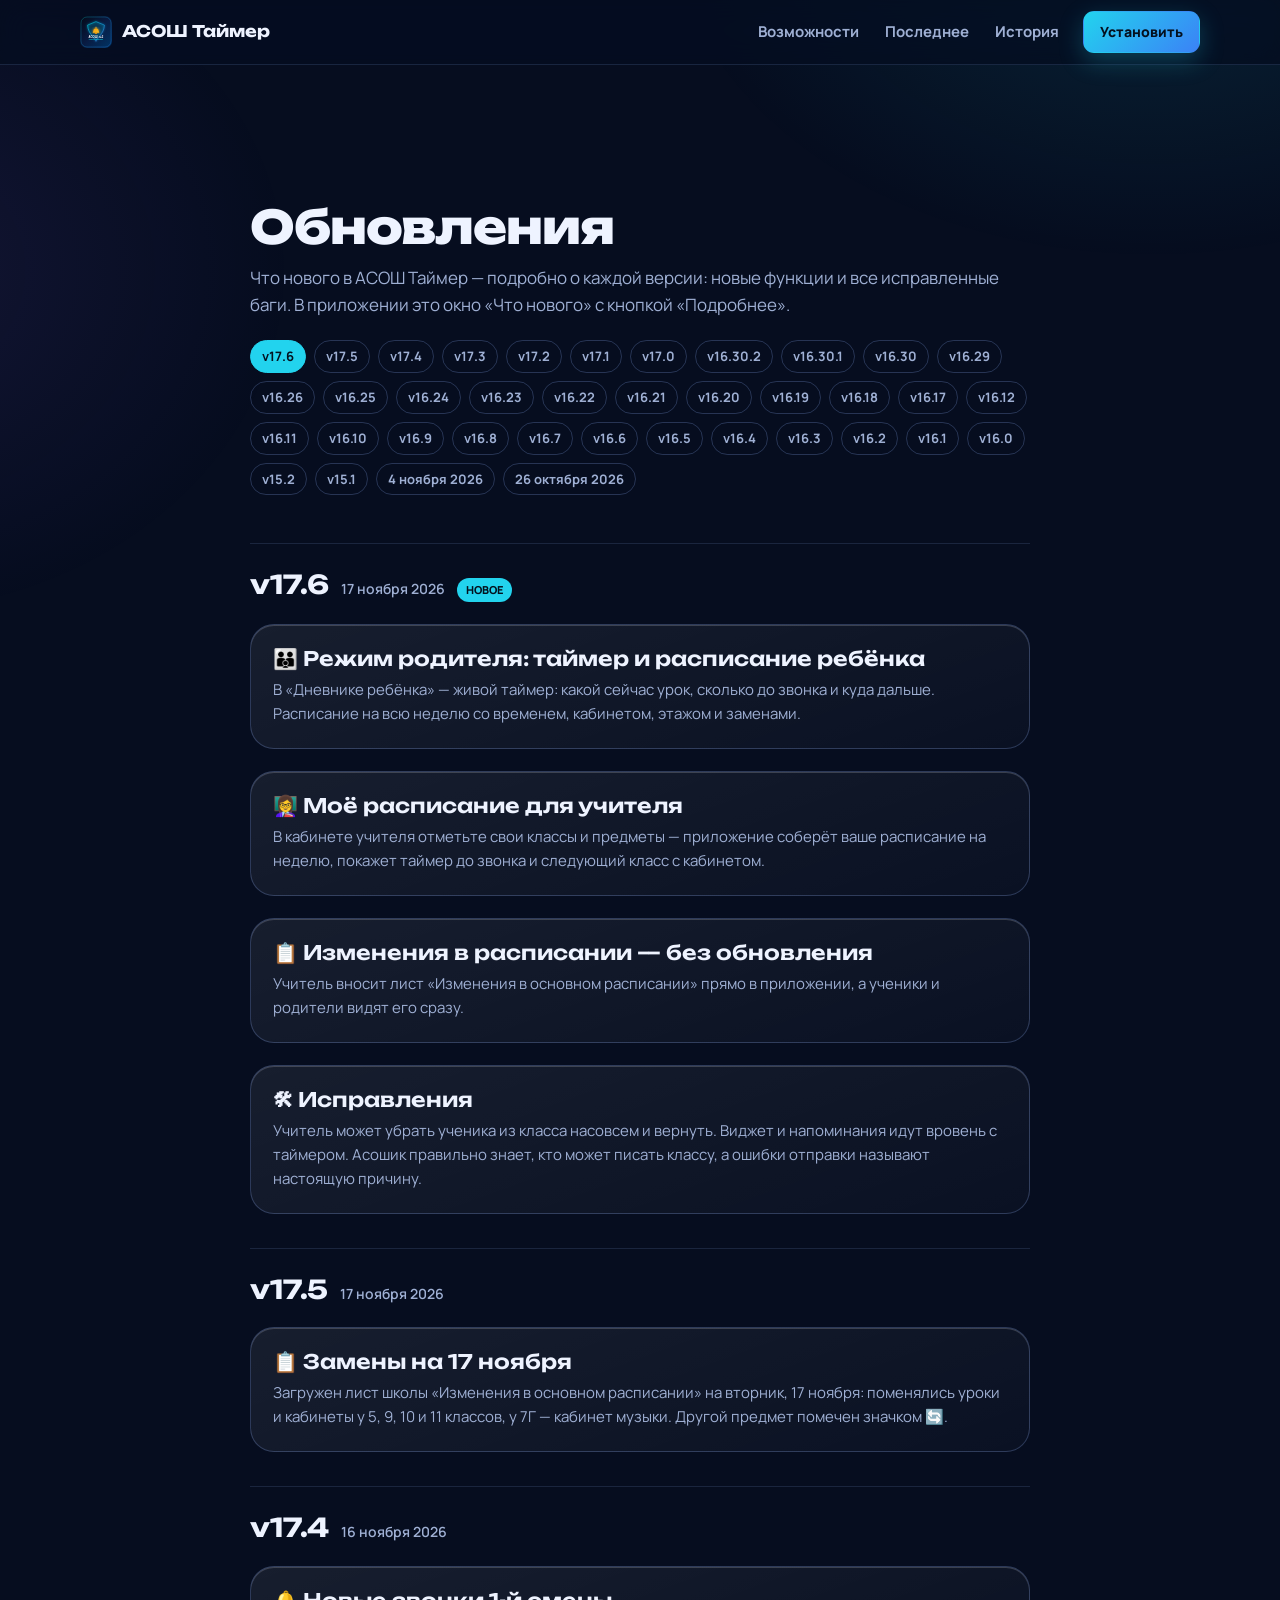
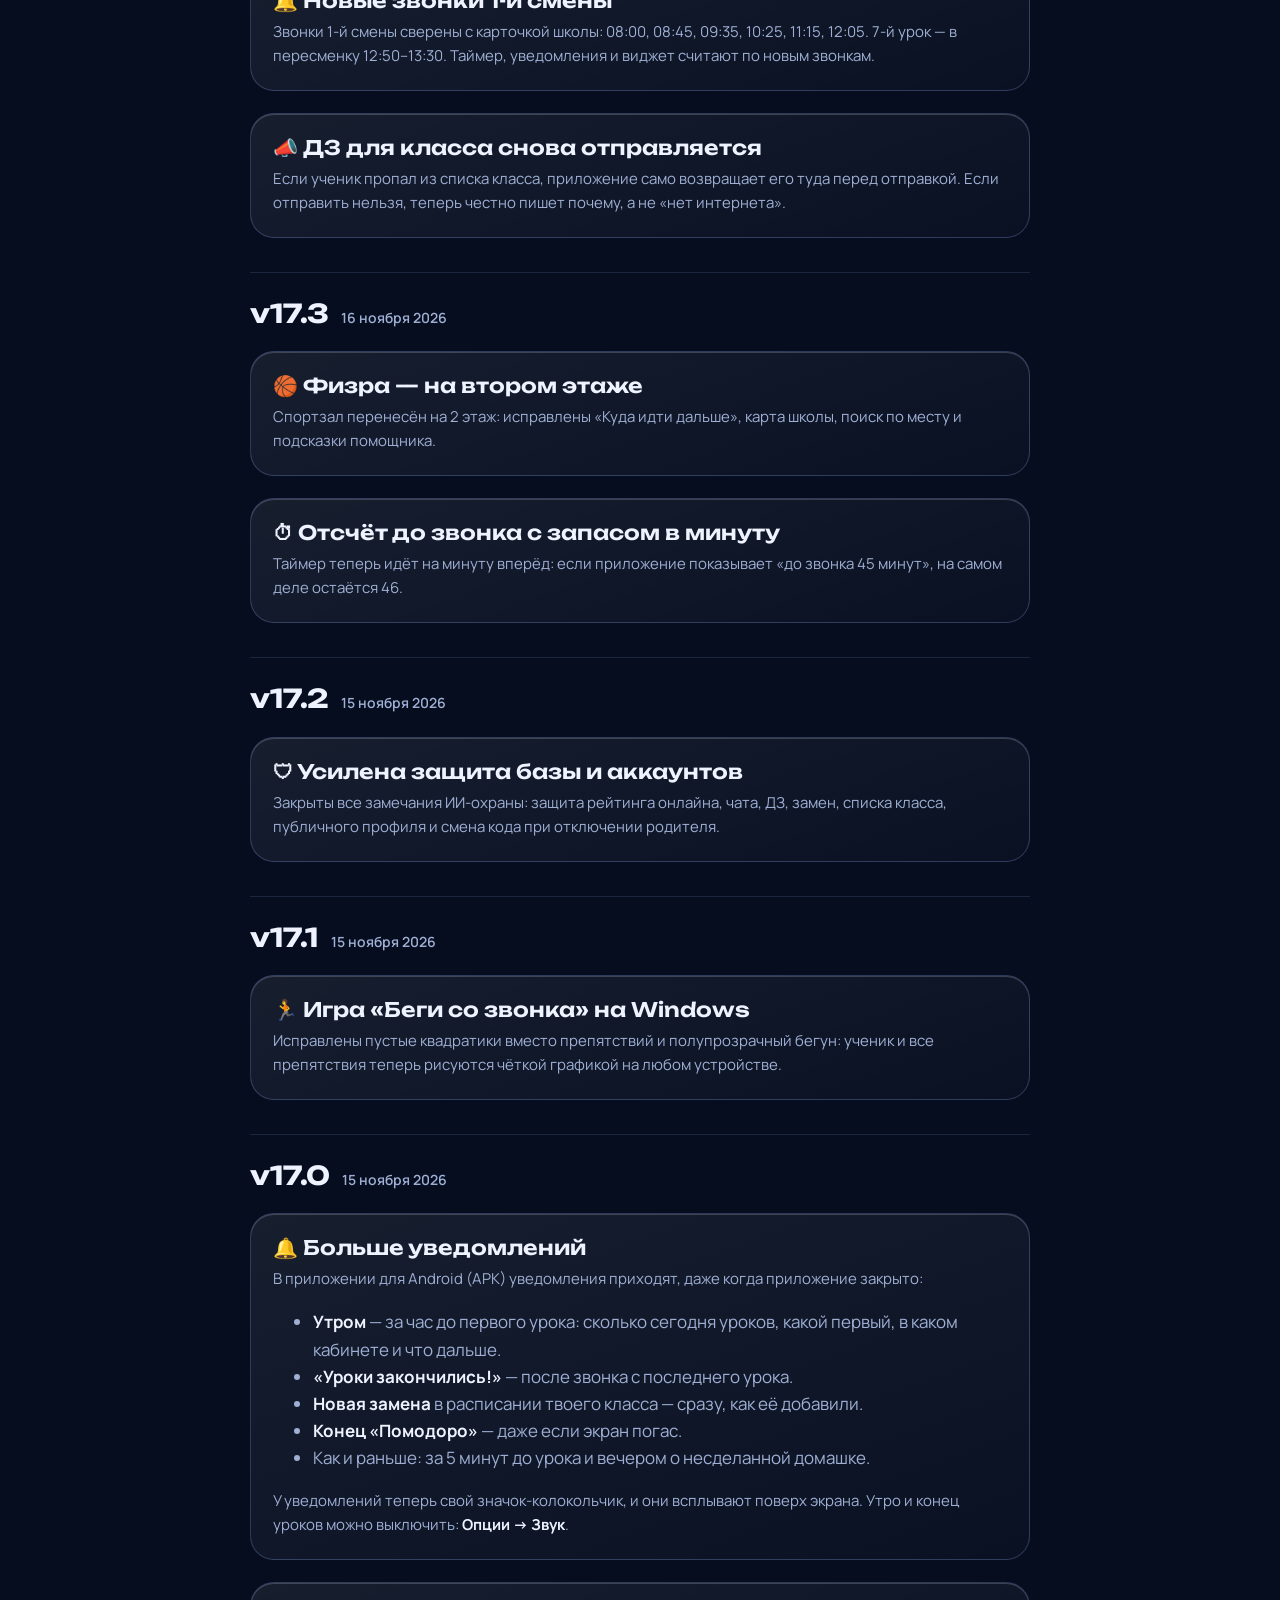
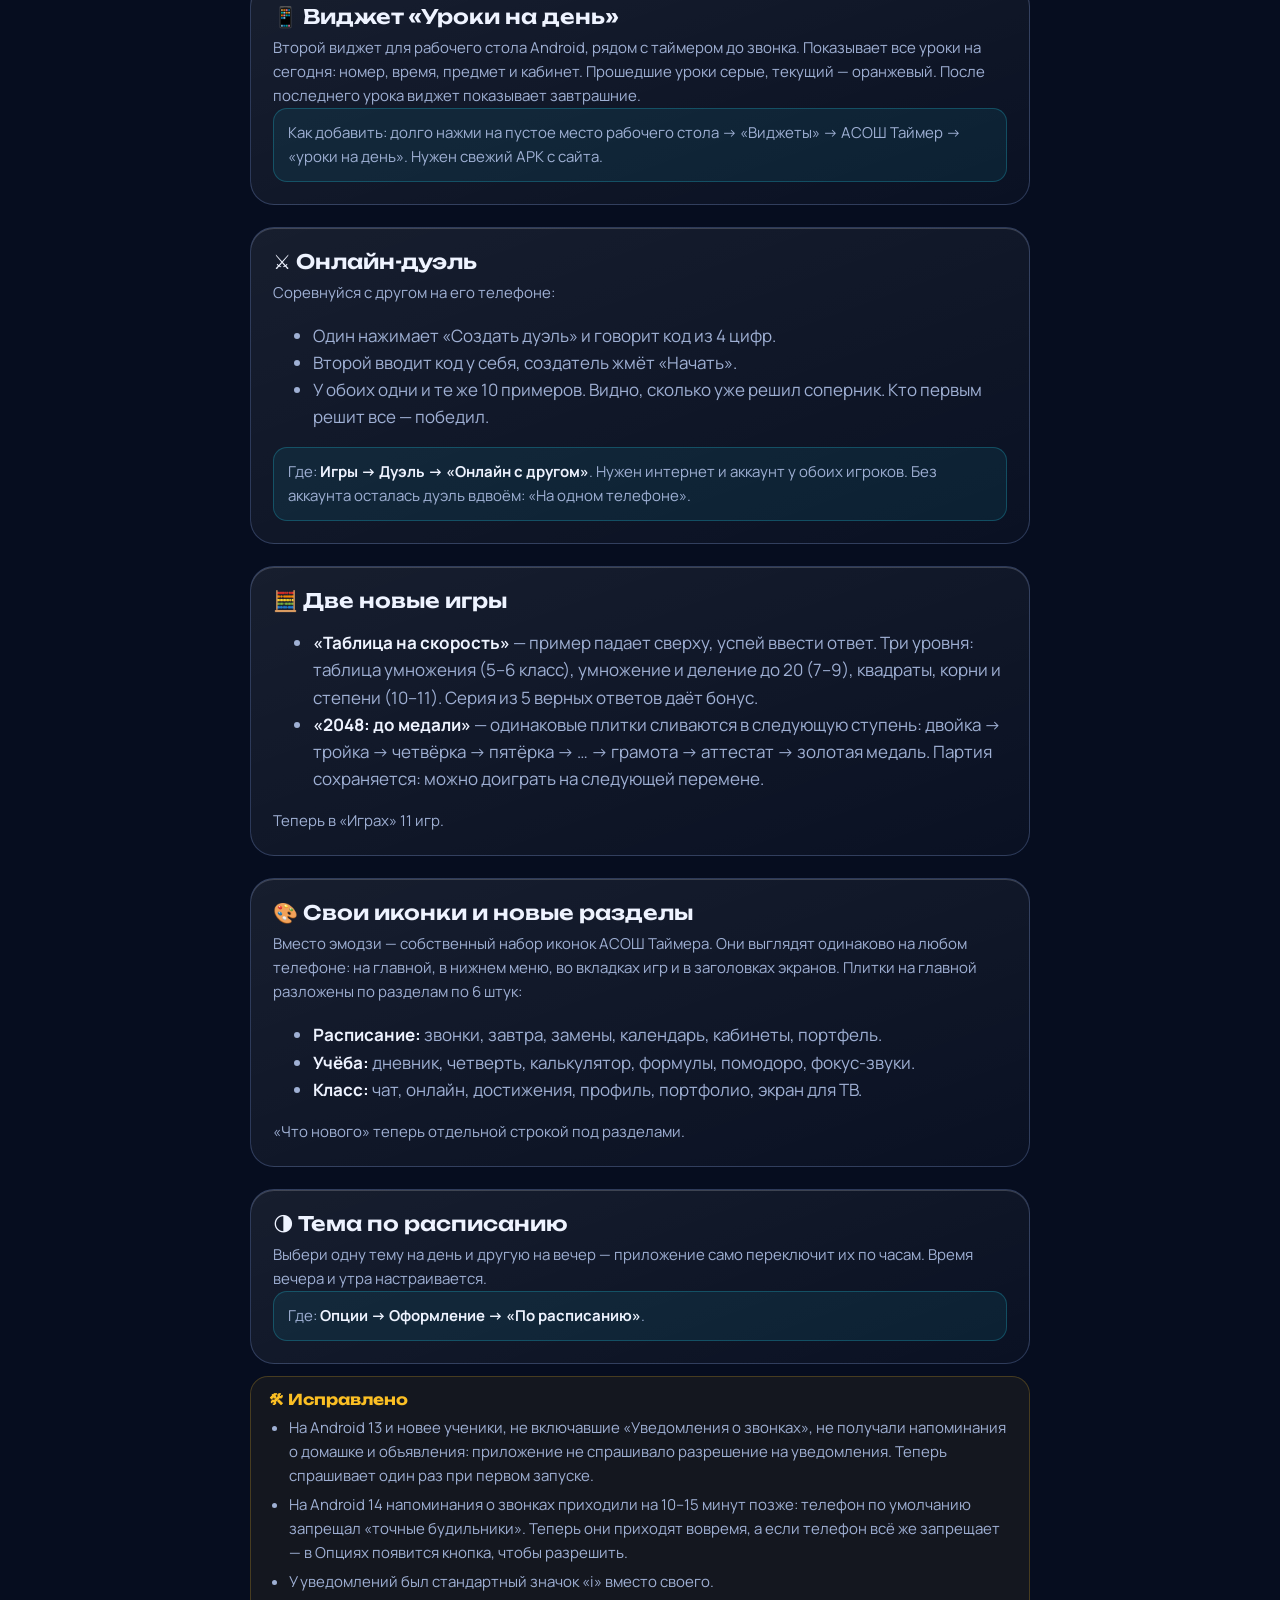
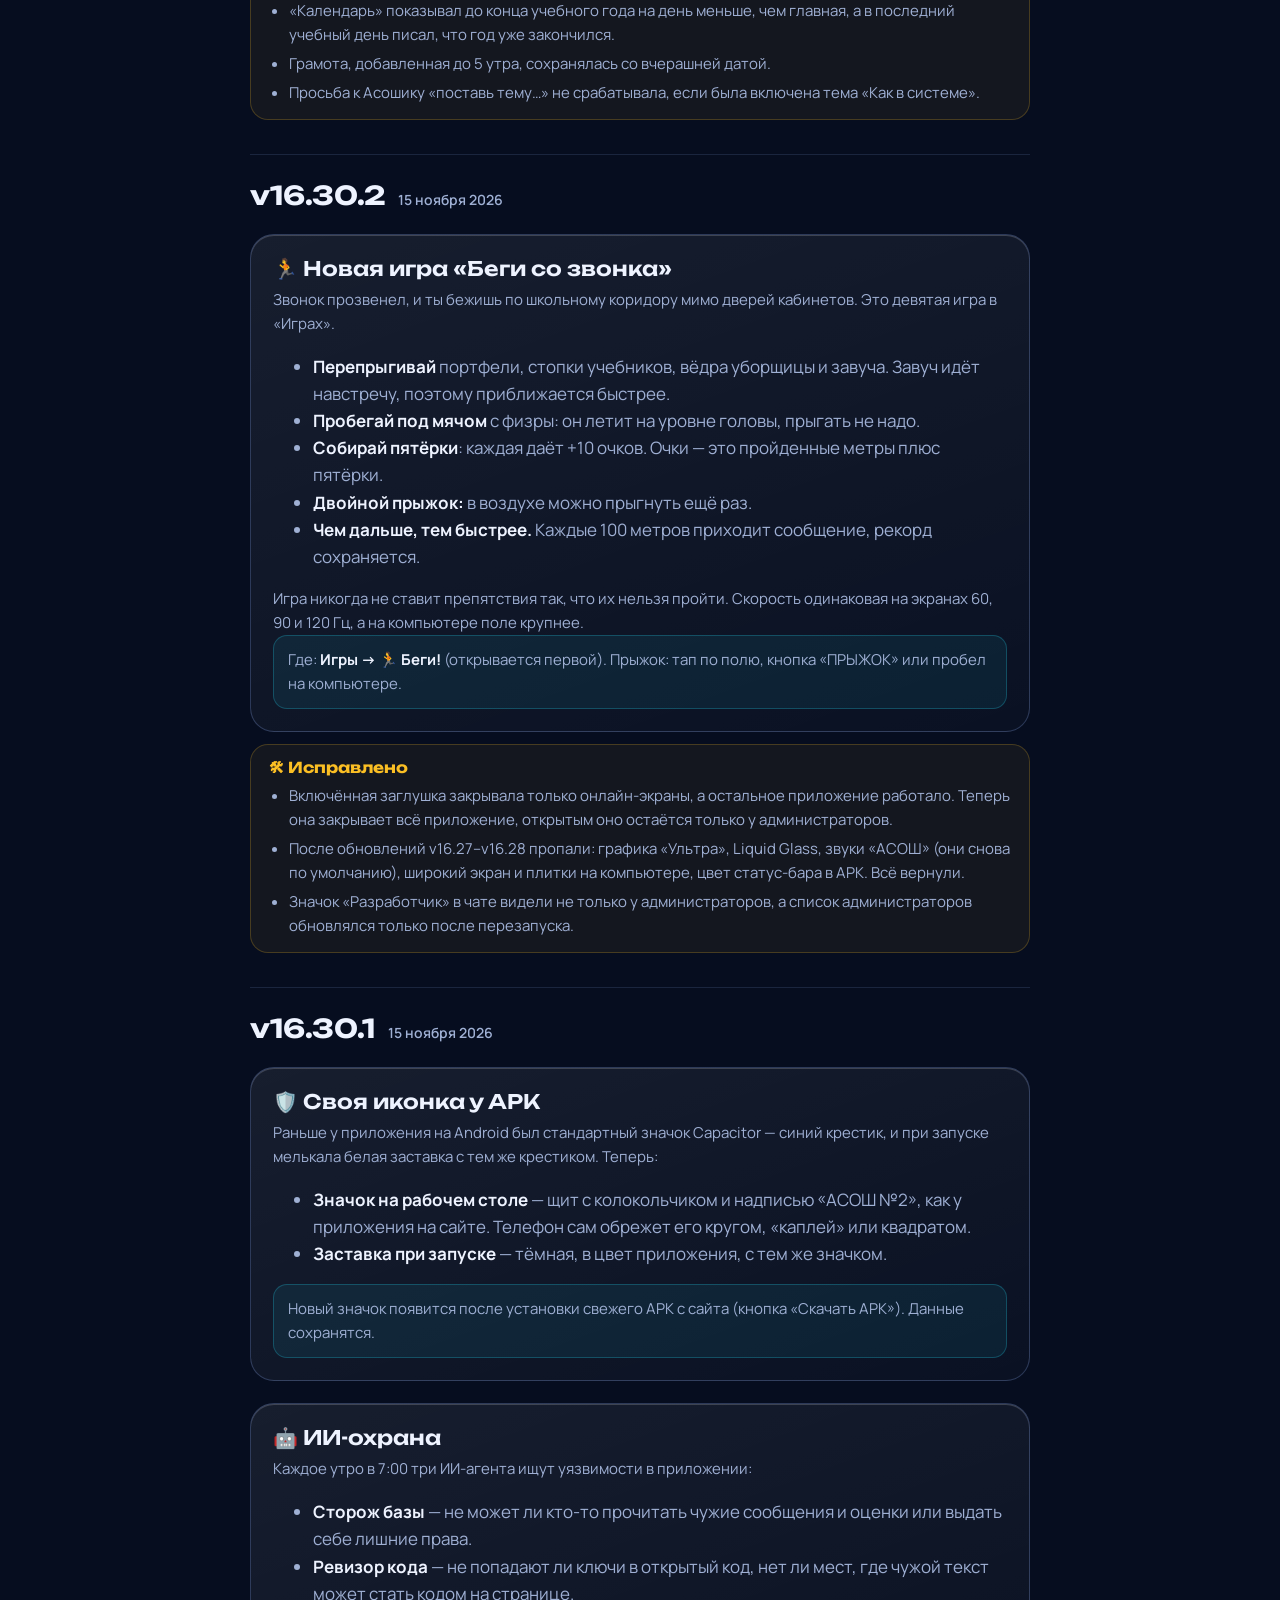
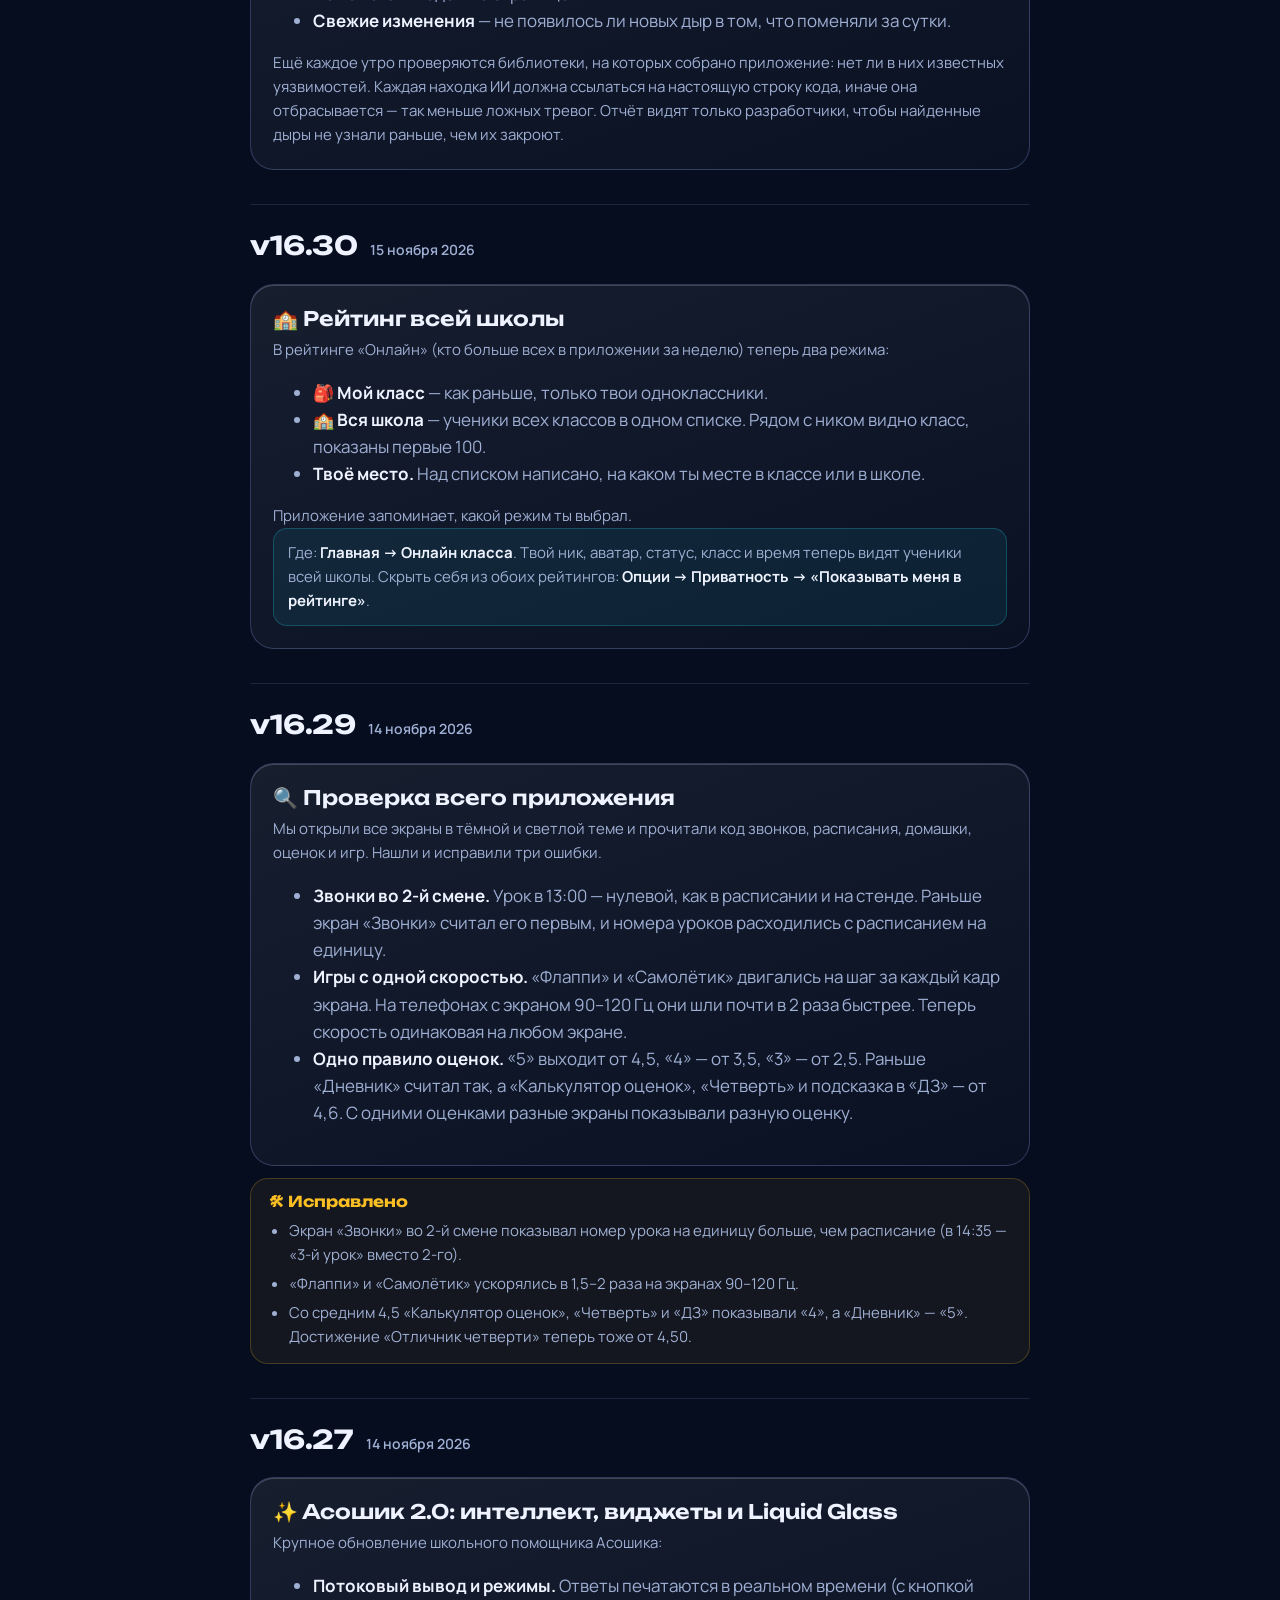
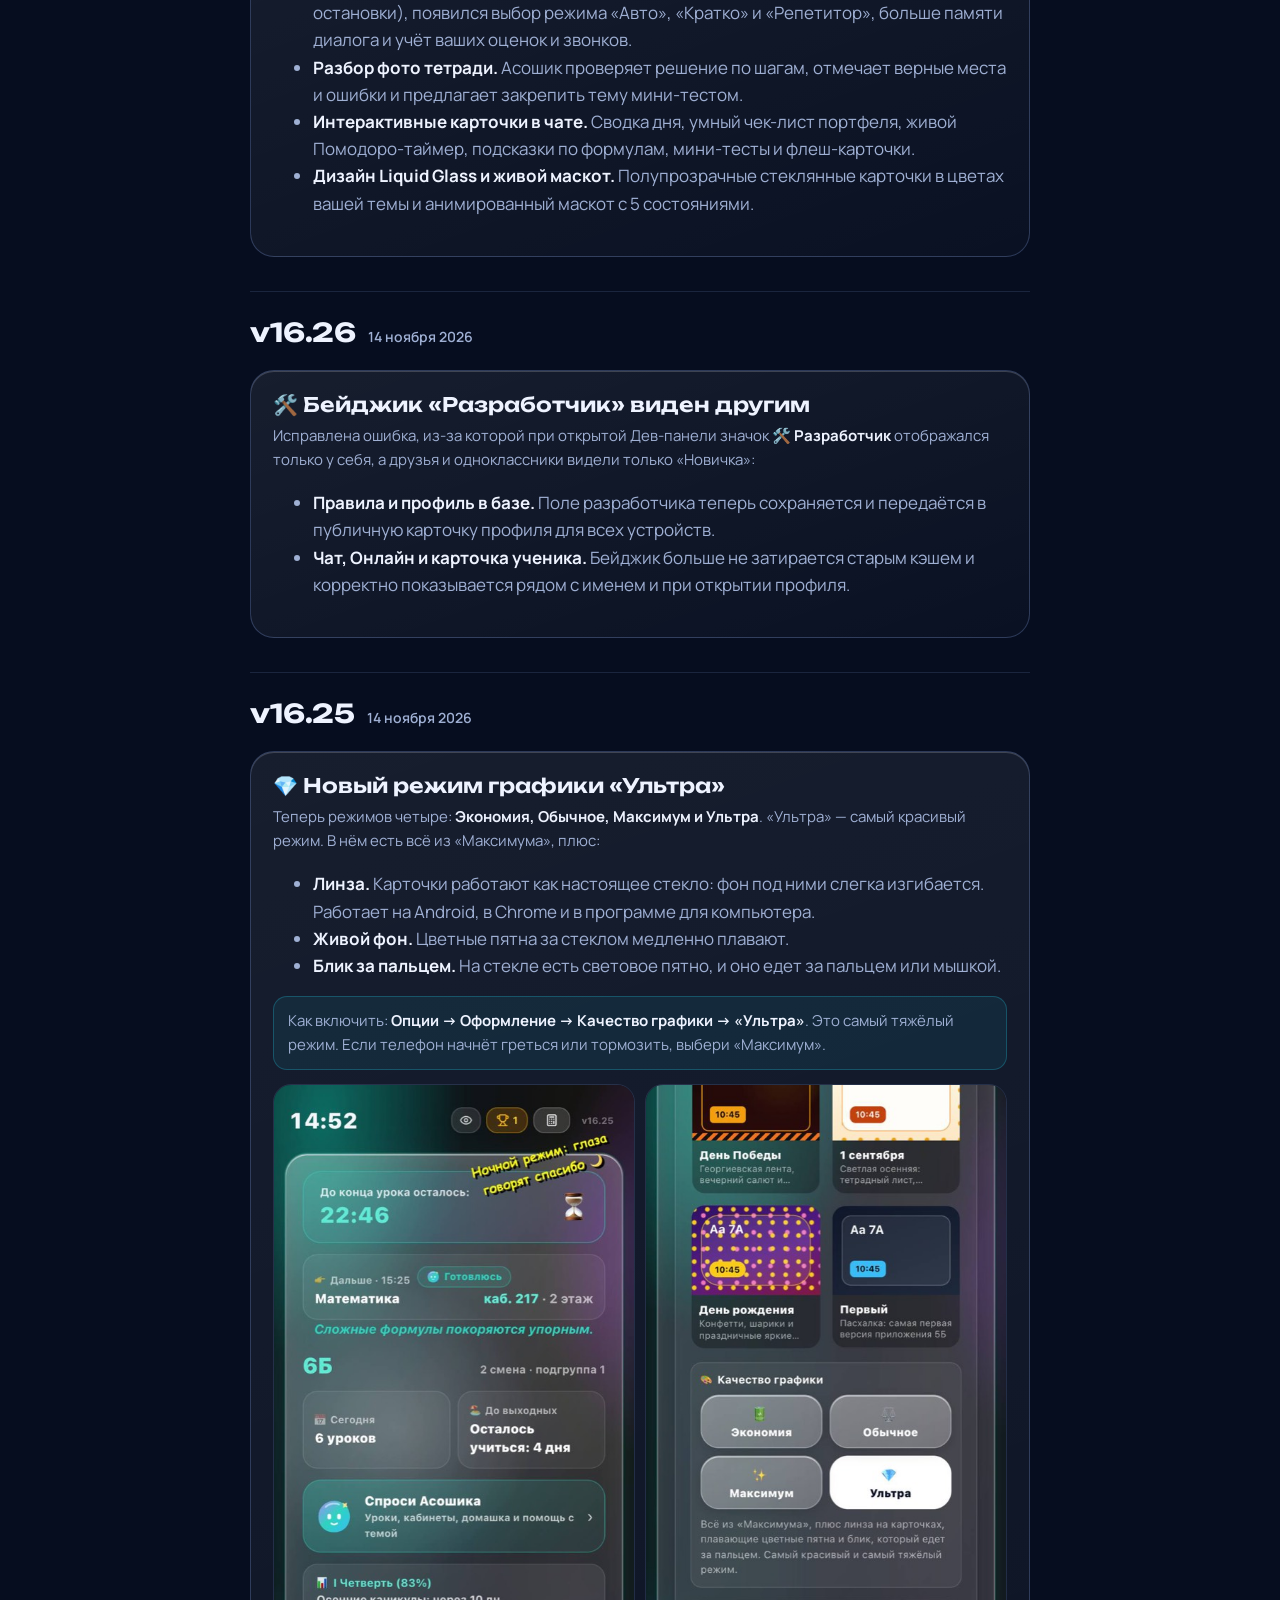
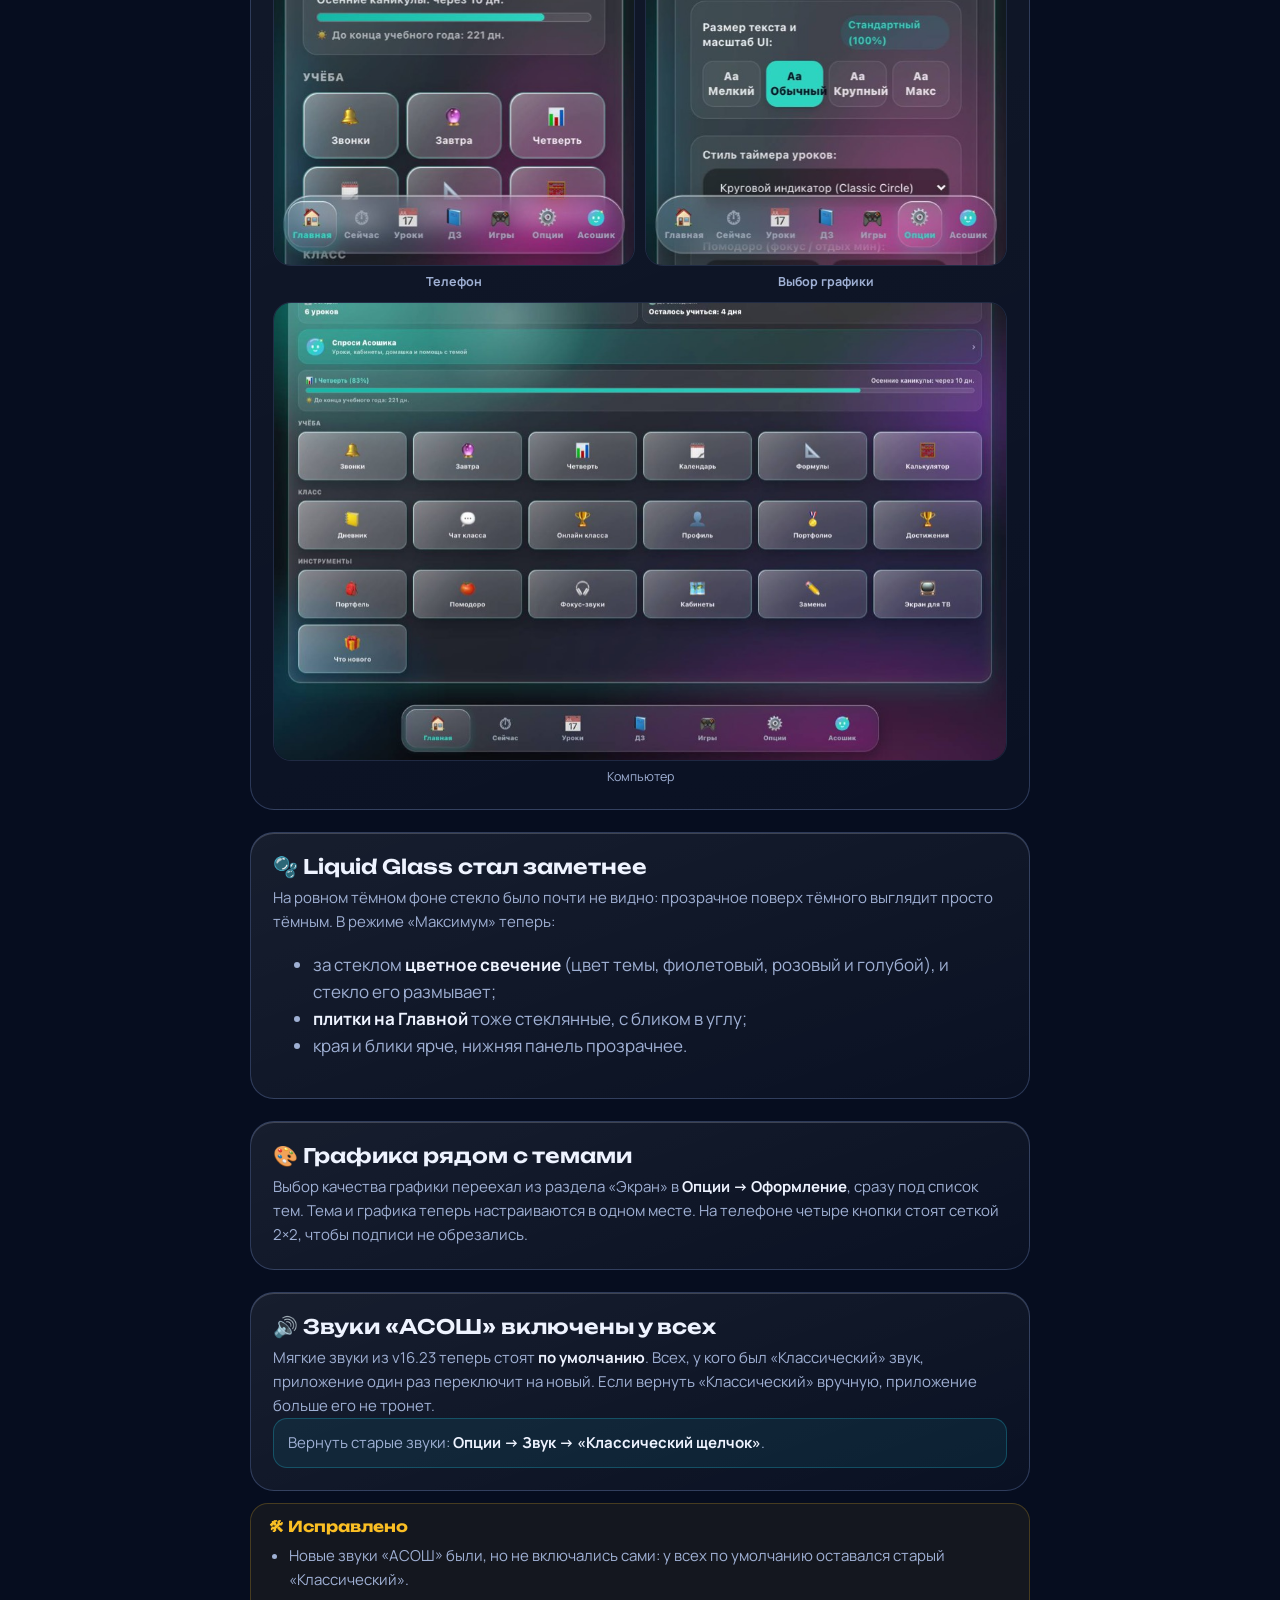
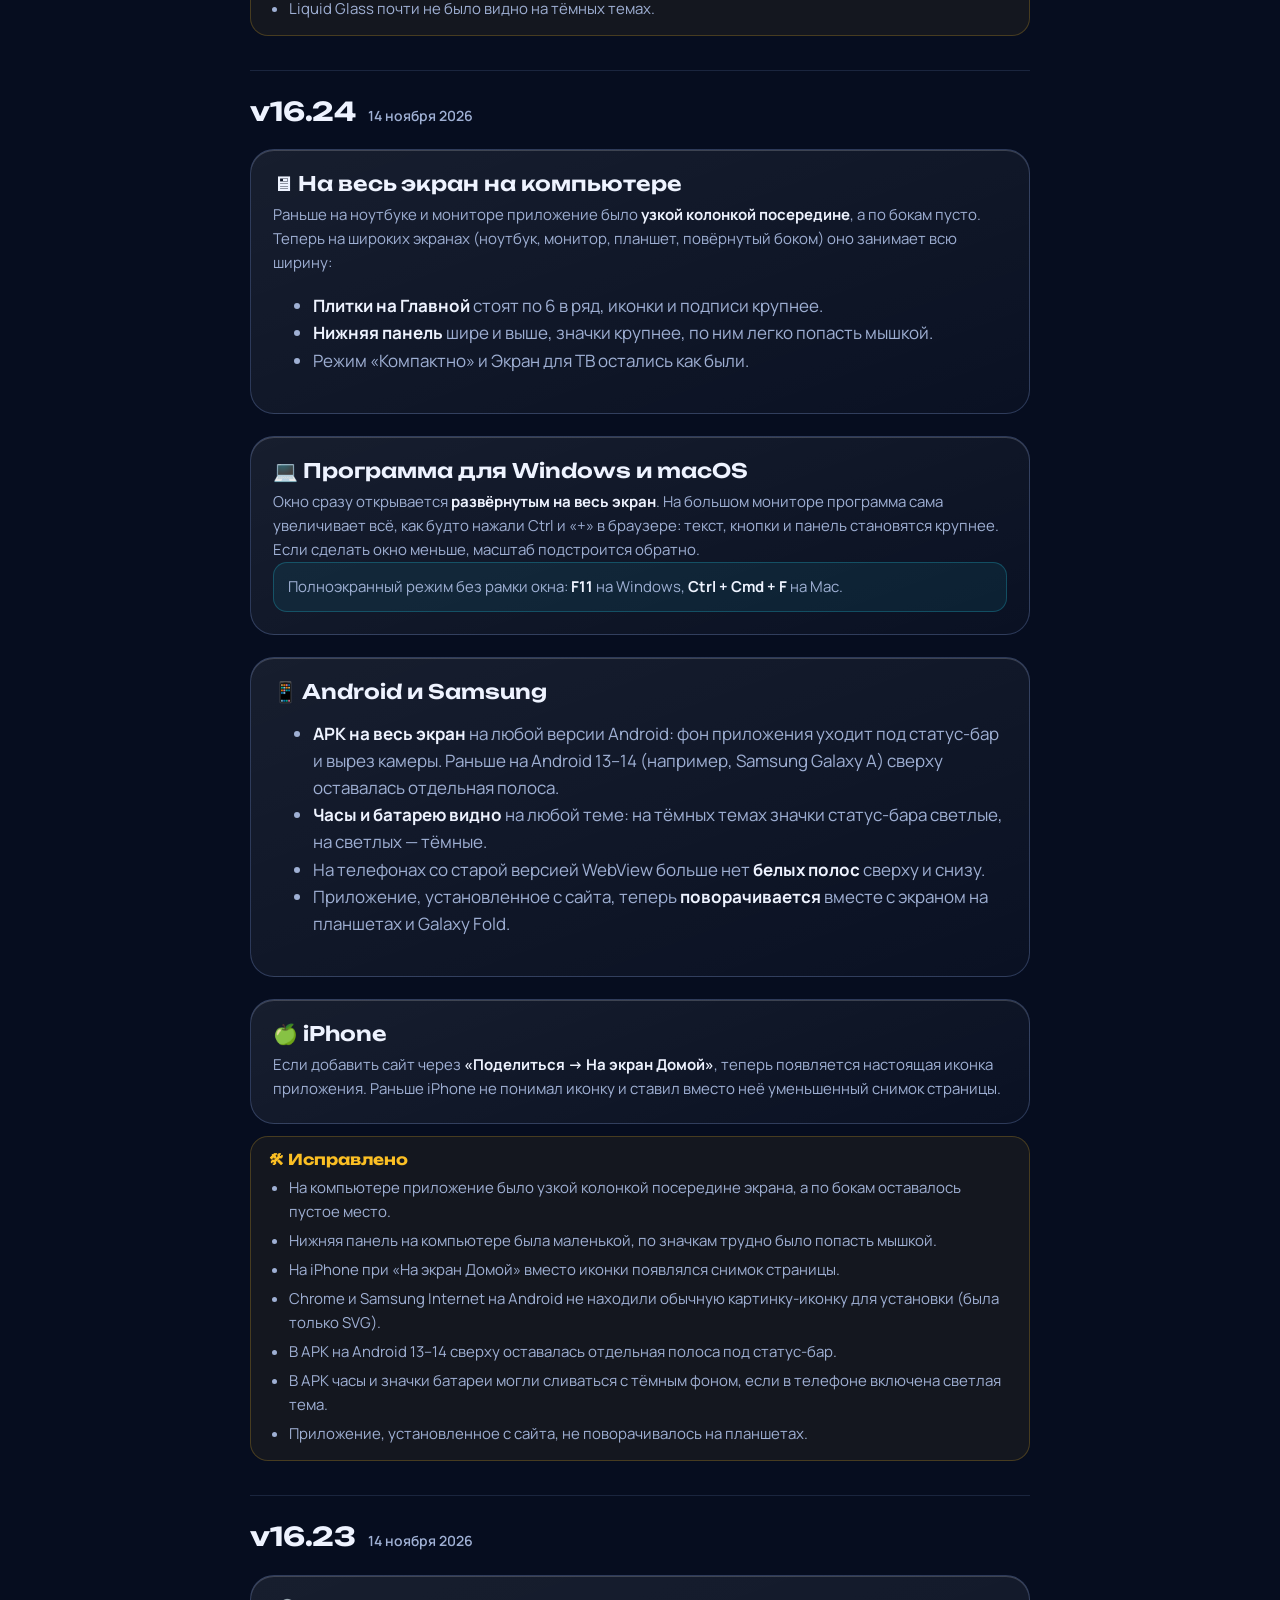
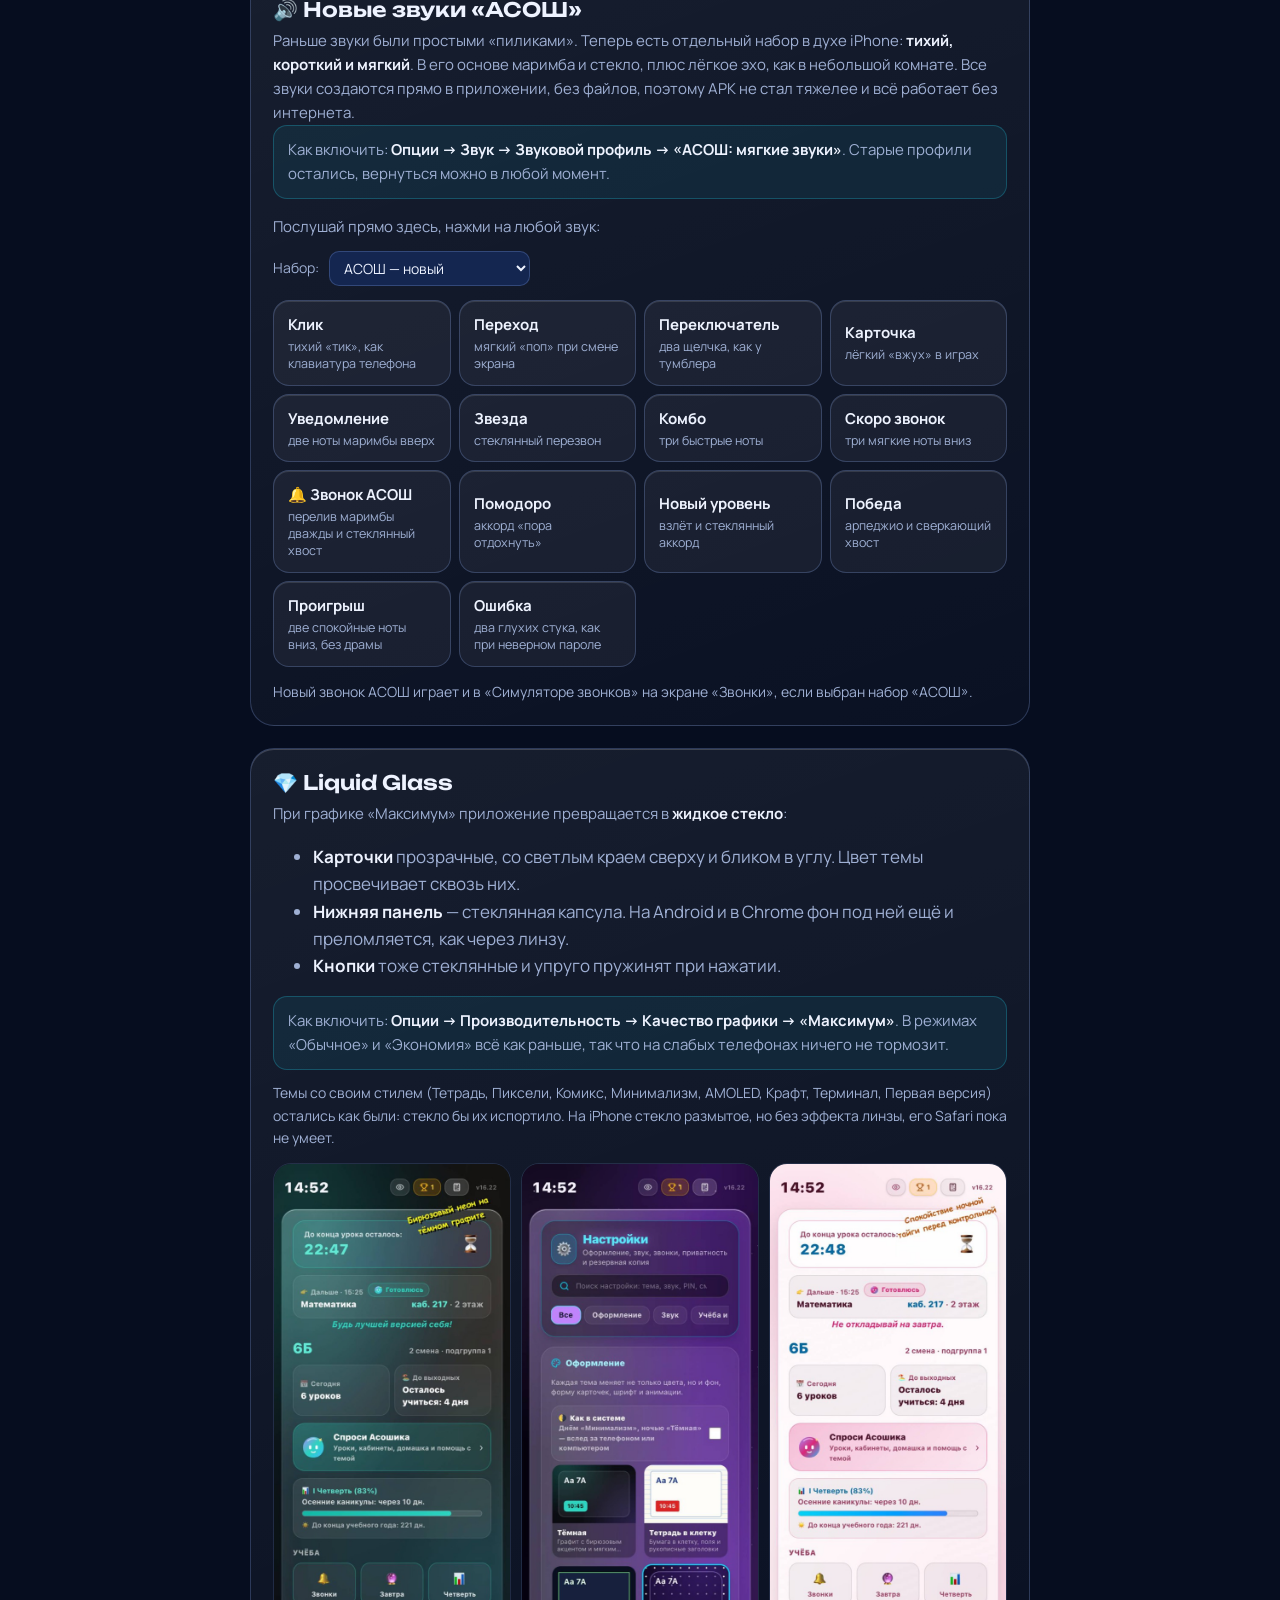
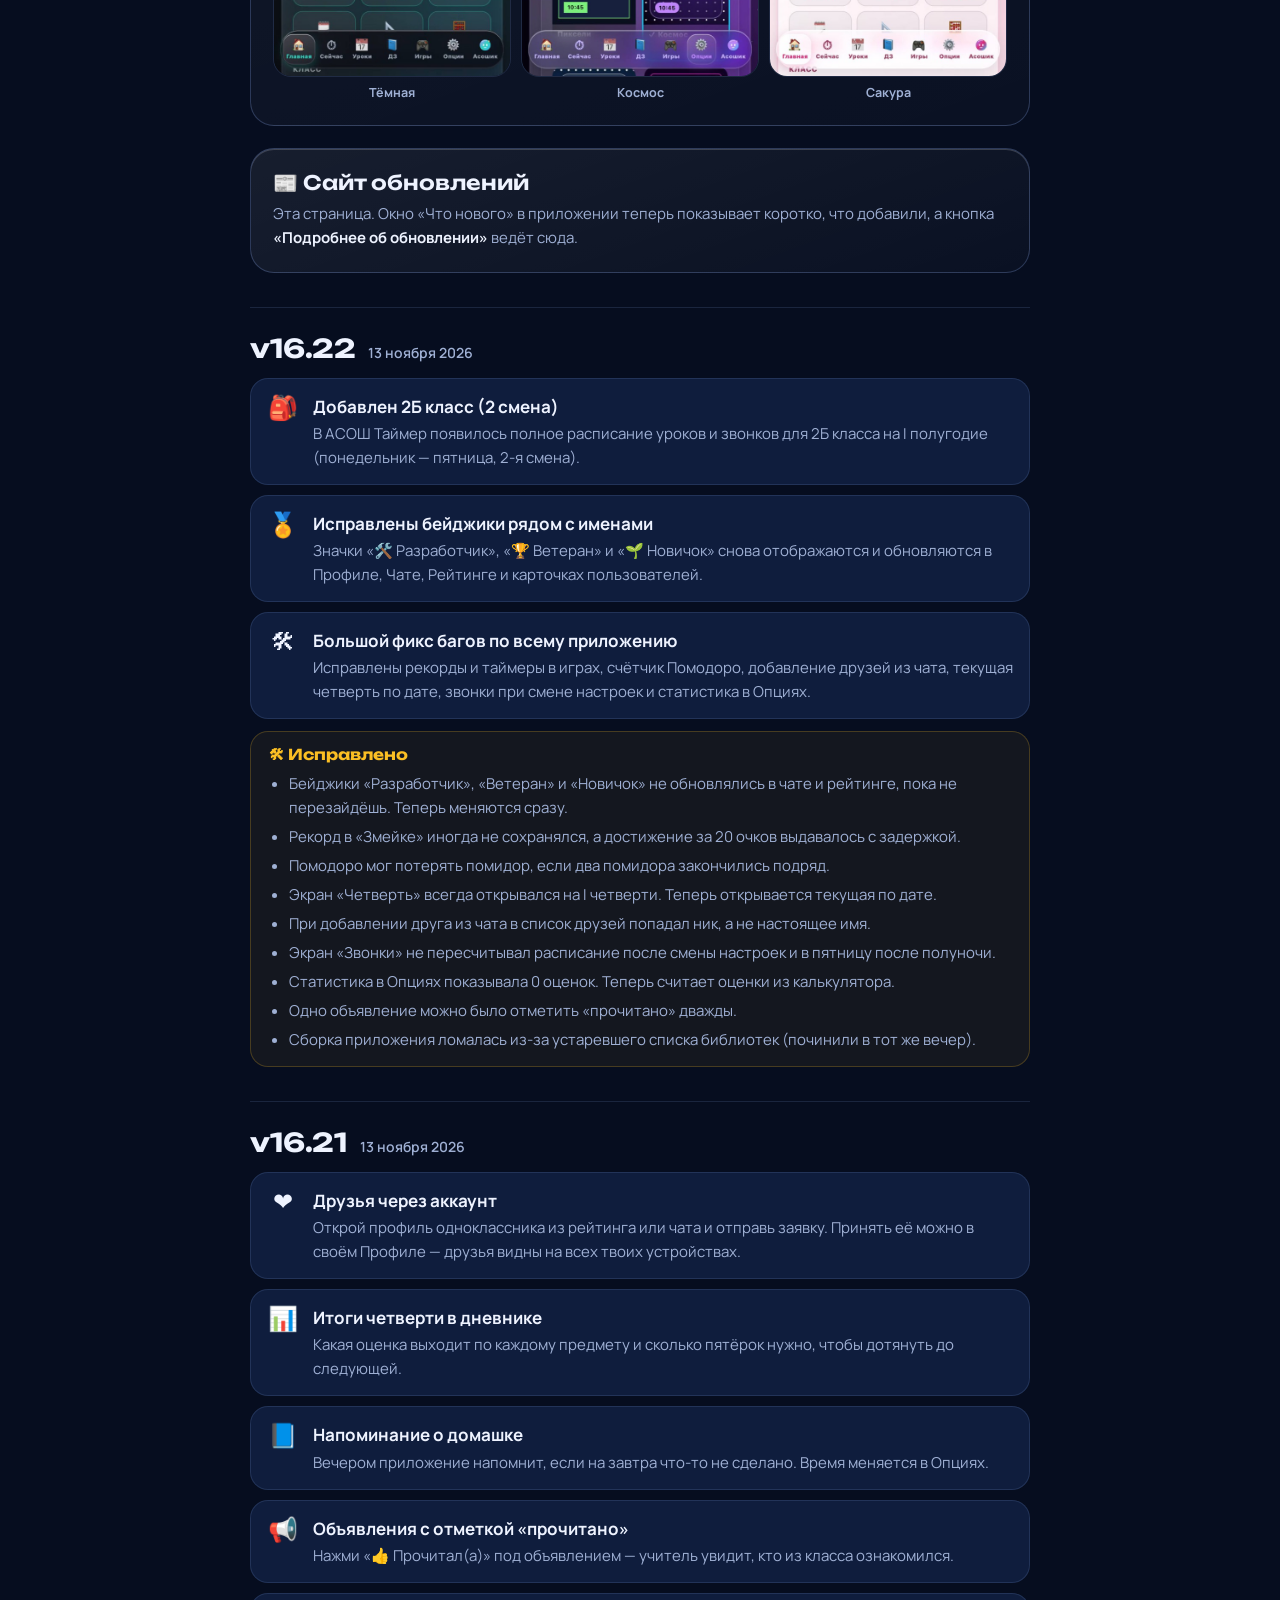
==== commit f583edf6: "Обновления: v17.6 Co-Authored-By: Claude Opus 5.5 <noreply@anthropic.com> Claude-Session: https://cl" ====
--- a/updates/index.html
+++ b/updates/index.html
@@ -65,7 +65,7 @@
       </a>
       <nav class="nav-links" aria-label="Разделы">
         <a href="../#features">Возможности</a>
-        <a href="#v17-5">Последнее</a>
+        <a href="#v17-6">Последнее</a>
         <a href="#history">История</a>
       </nav>
       <a class="btn btn-small" href="../#download">Установить</a>
@@ -77,10 +77,30 @@
       <div class="upd-hero">
         <h1>Обновления</h1>
         <p>Что нового в АСОШ Таймер — подробно о каждой версии: новые функции и все исправленные баги. В приложении это окно «Что нового» с кнопкой «Подробнее».</p>
-        <nav class="toc" aria-label="Версии"><a href="#v17-5">v17.5</a><a href="#v17-4">v17.4</a><a href="#v17-3">v17.3</a><a href="#v17-2">v17.2</a><a href="#v17-1">v17.1</a><a href="#v17-0">v17.0</a><a href="#v16-30.2">v16.30.2</a><a href="#v16-30.1">v16.30.1</a><a href="#v16-30">v16.30</a><a href="#v16-29">v16.29</a><a href="#v16-26">v16.26</a><a href="#v16-25">v16.25</a><a href="#v16-24">v16.24</a><a href="#v16-23">v16.23</a><a href="#v16-22">v16.22</a><a href="#v16-21">v16.21</a><a href="#v16-20">v16.20</a><a href="#v16-19">v16.19</a><a href="#v16-18">v16.18</a><a href="#v16-17">v16.17</a><a href="#v16-12">v16.12</a><a href="#v16-11">v16.11</a><a href="#v16-10">v16.10</a><a href="#v16-9">v16.9</a><a href="#v16-8">v16.8</a><a href="#v16-7">v16.7</a><a href="#v16-6">v16.6</a><a href="#v16-5">v16.5</a><a href="#v16-4">v16.4</a><a href="#v16-3">v16.3</a><a href="#v16-2">v16.2</a><a href="#v16-1">v16.1</a><a href="#v16-0">v16.0</a><a href="#v15-2">v15.2</a><a href="#v15-1">v15.1</a><a href="#4-ноября-2026">4 ноября 2026</a><a href="#26-октября-2026">26 октября 2026</a></nav>
+        <nav class="toc" aria-label="Версии"><a href="#v17-6">v17.6</a><a href="#v17-5">v17.5</a><a href="#v17-4">v17.4</a><a href="#v17-3">v17.3</a><a href="#v17-2">v17.2</a><a href="#v17-1">v17.1</a><a href="#v17-0">v17.0</a><a href="#v16-30.2">v16.30.2</a><a href="#v16-30.1">v16.30.1</a><a href="#v16-30">v16.30</a><a href="#v16-29">v16.29</a><a href="#v16-26">v16.26</a><a href="#v16-25">v16.25</a><a href="#v16-24">v16.24</a><a href="#v16-23">v16.23</a><a href="#v16-22">v16.22</a><a href="#v16-21">v16.21</a><a href="#v16-20">v16.20</a><a href="#v16-19">v16.19</a><a href="#v16-18">v16.18</a><a href="#v16-17">v16.17</a><a href="#v16-12">v16.12</a><a href="#v16-11">v16.11</a><a href="#v16-10">v16.10</a><a href="#v16-9">v16.9</a><a href="#v16-8">v16.8</a><a href="#v16-7">v16.7</a><a href="#v16-6">v16.6</a><a href="#v16-5">v16.5</a><a href="#v16-4">v16.4</a><a href="#v16-3">v16.3</a><a href="#v16-2">v16.2</a><a href="#v16-1">v16.1</a><a href="#v16-0">v16.0</a><a href="#v15-2">v15.2</a><a href="#v15-1">v15.1</a><a href="#4-ноября-2026">4 ноября 2026</a><a href="#26-октября-2026">26 октября 2026</a></nav>
       </div>
-<section class="rel" id="v17-5">
-        <div class="rel-head"><h2>v17.5</h2><span class="date">17 ноября 2026</span><span class="badge">НОВОЕ</span></div>
+<section class="rel" id="v17-6">
+        <div class="rel-head"><h2>v17.6</h2><span class="date">17 ноября 2026</span><span class="badge">НОВОЕ</span></div>
+        <div class="feature">
+          <h3>👪 Режим родителя: таймер и расписание ребёнка</h3>
+          <p>В «Дневнике ребёнка» — живой таймер: какой сейчас урок, сколько до звонка и куда дальше. Расписание на всю неделю со временем, кабинетом, этажом и заменами.</p>
+        </div>
+        <div class="feature">
+          <h3>👩‍🏫 Моё расписание для учителя</h3>
+          <p>В кабинете учителя отметьте свои классы и предметы — приложение соберёт ваше расписание на неделю, покажет таймер до звонка и следующий класс с кабинетом.</p>
+        </div>
+        <div class="feature">
+          <h3>📋 Изменения в расписании — без обновления</h3>
+          <p>Учитель вносит лист «Изменения в основном расписании» прямо в приложении, а ученики и родители видят его сразу.</p>
+        </div>
+        <div class="feature">
+          <h3>🛠 Исправления</h3>
+          <p>Учитель может убрать ученика из класса насовсем и вернуть. Виджет и напоминания идут вровень с таймером. Асошик правильно знает, кто может писать классу, а ошибки отправки называют настоящую причину.</p>
+        </div>
+      </section>
+
+      <section class="rel" id="v17-5">
+        <div class="rel-head"><h2>v17.5</h2><span class="date">17 ноября 2026</span></div>
         <div class="feature">
           <h3>📋 Замены на 17 ноября</h3>
           <p>Загружен лист школы «Изменения в основном расписании» на вторник, 17 ноября: поменялись уроки и кабинеты у 5, 9, 10 и 11 классов, у 7Г — кабинет музыки. Другой предмет помечен значком 🔄.</p>
